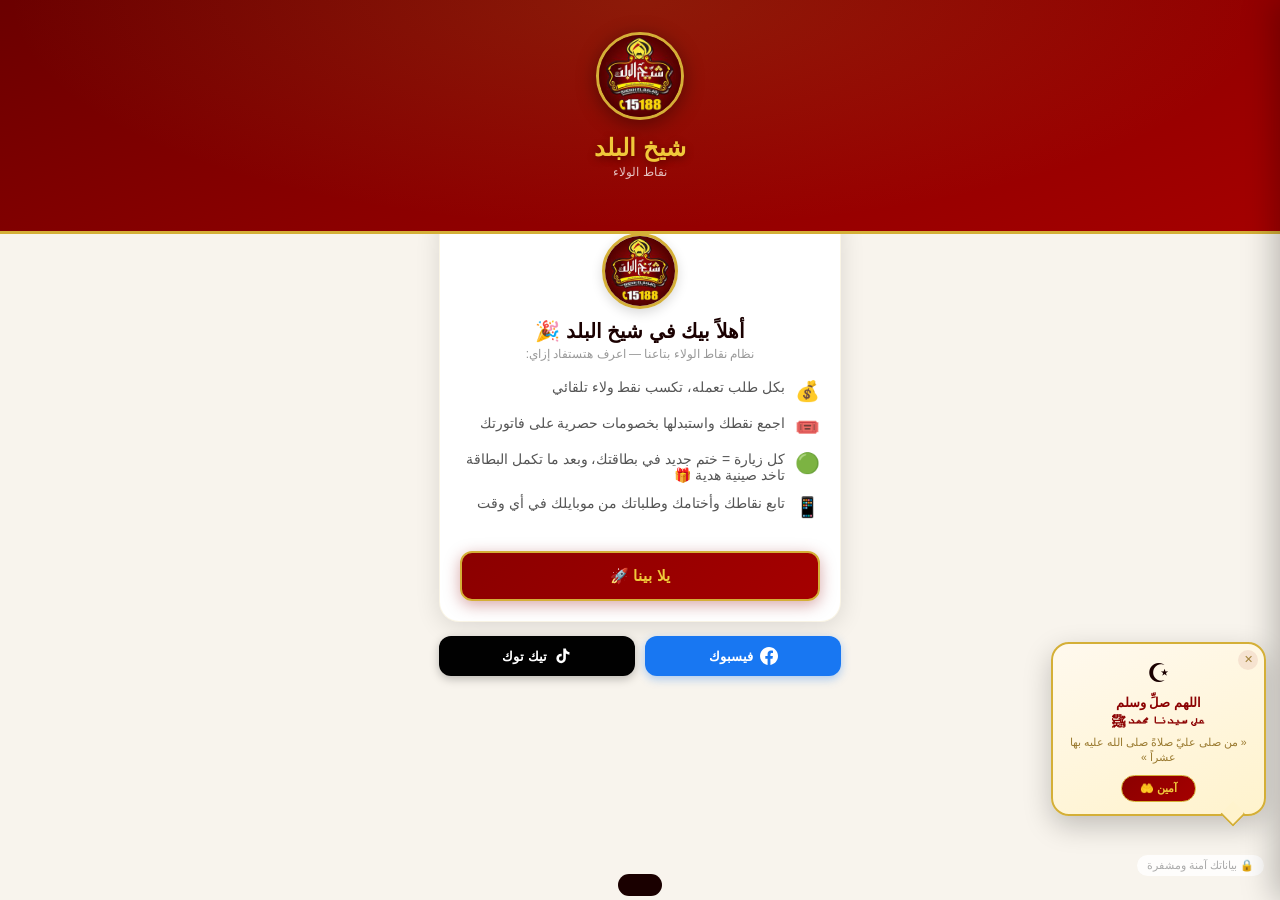
==== index.html @ 35f4decd "Add files via upload" ====
<!DOCTYPE html>
<html lang="ar" dir="rtl">
<head>
  <meta charset="UTF-8">
  <meta name="viewport" content="width=device-width, initial-scale=1.0">
  <meta http-equiv="Content-Security-Policy" content="default-src 'self'; connect-src 'self' https://script.google.com https://script.googleusercontent.com; img-src 'self' data: blob:; style-src 'self' 'unsafe-inline' https://fonts.googleapis.com; font-src 'self' https://fonts.gstatic.com; script-src 'self'; form-action 'none'">
  <meta http-equiv="X-Content-Type-Options" content="nosniff">
  <meta name="referrer" content="strict-origin-when-cross-origin">
  <title id="pageTitle">شيخ البلد - نقاط الولاء</title>
  <link rel="manifest" href="manifest.json">
  <meta name="theme-color" id="themeColorMeta" content="#8B0000">
  <meta name="apple-mobile-web-app-capable" content="yes">
  <meta name="apple-mobile-web-app-status-bar-style" content="black-translucent">
  <meta name="apple-mobile-web-app-title" id="appleTitleMeta" content="شيخ البلد">
  <link rel="apple-touch-icon" href="icon-192x192.png">
  <link href="https://fonts.googleapis.com/css2?family=Cairo:wght@400;600;700;900&display=swap" rel="stylesheet">
  <style>
    :root {
      --red: #8B0000; --red2: #A50000; --gold: #D4AF37; --gold2: #F0C93A;
      --cream: #F8F4ED; --dark: #1a0000; --green: #27AE60; --shadow: 0 4px 24px rgba(0,0,0,0.12);
    }
    * { margin:0; padding:0; box-sizing:border-box; }
    body { font-family:'Cairo',sans-serif; background:var(--cream); color:var(--dark); min-height:100vh; }

    header {
      background: linear-gradient(160deg, #6B0000 0%, #8B0000 50%, #A50000 100%);
      padding: 32px 20px 52px;
      text-align: center; position: relative; overflow: hidden;
      border-bottom: 3px solid var(--gold);
    }
    header::before {
      content:''; position:absolute; inset:0;
      background: radial-gradient(ellipse at 50% 0%, rgba(212,175,55,0.15) 0%, transparent 70%);
    }
    .header-logo {
      width:88px; height:88px; border-radius:50%;
      border:3px solid var(--gold); object-fit:cover;
      margin-bottom:10px; box-shadow:0 4px 20px rgba(0,0,0,0.4);
      position:relative;
    }
    header h1 { color:var(--gold2); font-size:24px; font-weight:900; position:relative; text-shadow:0 2px 8px rgba(0,0,0,0.4); }
    header p { color:rgba(255,255,255,0.75); font-size:12px; margin-top:3px; position:relative; }

    main { max-width:430px; margin:-22px auto 0; padding:0 14px 96px; }

    .card {
      background:#fff; border-radius:20px; box-shadow:var(--shadow);
      padding:20px; margin-bottom:14px;
      border:1px solid rgba(212,175,55,0.12);
    }
    .card-title {
      font-size:14px; font-weight:700; color:var(--dark);
      margin-bottom:14px; display:flex; align-items:center; gap:7px;
    }

    .logo-img {
      width:76px; height:76px; border-radius:50%; object-fit:cover;
      display:block; margin:0 auto 10px;
      border:3px solid var(--gold); box-shadow:0 4px 12px rgba(0,0,0,0.15);
    }
    .login-title { text-align:center; font-size:20px; font-weight:900; color:var(--dark); margin-bottom:4px; }
    .login-sub { text-align:center; color:#999; font-size:12px; margin-bottom:20px; }

    input[type="text"], input[type="file"] {
      width:100%; border:2px solid #eee; border-radius:12px;
      padding:13px 16px; font-size:15px; font-family:'Cairo',sans-serif;
      text-align:center; transition:border-color 0.2s; outline:none; color:var(--dark);
    }
    input:focus { border-color:var(--gold); }
    input.error { border-color:#e74c3c; background:#fdf2f2; }
    .field-error { color:#e74c3c; font-size:12px; margin-top:4px; text-align:center; display:none; }

    .btn-primary {
      width:100%; background:linear-gradient(135deg, var(--red), var(--red2));
      color:var(--gold2); border:2px solid var(--gold); border-radius:12px;
      padding:14px; font-size:15px; font-weight:700; font-family:'Cairo',sans-serif;
      cursor:pointer; margin-top:10px; transition:transform 0.15s, box-shadow 0.15s;
      box-shadow:0 4px 16px rgba(139,0,0,0.35);
    }
    .btn-primary:hover { transform:translateY(-1px); }
    .btn-primary:active { transform:translateY(0); }
    .btn-primary:disabled { opacity:0.6; cursor:not-allowed; transform:none; }

    .points-hero {
      background:linear-gradient(150deg, #6B0000 0%, #8B0000 50%, #A50000 100%);
      border-radius:20px; padding:24px 20px; text-align:center; color:#fff;
      margin-bottom:14px; position:relative; overflow:hidden;
      border:2px solid rgba(212,175,55,0.6);
      box-shadow:0 8px 32px rgba(139,0,0,0.35);
    }
    .points-hero::before {
      content:''; position:absolute; inset:0;
      background:radial-gradient(ellipse at 50% -20%, rgba(212,175,55,0.2) 0%, transparent 65%);
    }
    .points-name { font-size:15px; font-weight:600; opacity:0.9; margin-bottom:6px; position:relative; }
    .points-number {
      font-size:72px; font-weight:900; line-height:1;
      margin-bottom:2px; color:var(--gold2); position:relative;
      text-shadow:0 2px 12px rgba(0,0,0,0.3);
    }
    .points-label { font-size:13px; opacity:0.8; position:relative; }
    .level-badge {
      display:inline-flex; align-items:center; gap:5px;
      padding:5px 14px; border-radius:99px; font-size:12px; font-weight:700;
      margin:8px auto 0; position:relative;
    }
    .level-bronze { background:rgba(205,133,63,0.25); color:#FFD89A; border:1.5px solid #CD853F; }
    .level-silver  { background:rgba(192,192,192,0.2); color:#ddd; border:1.5px solid #aaa; }
    .level-gold    { background:rgba(212,175,55,0.25); color:var(--gold2); border:1.5px solid var(--gold); }
    .level-plat    { background:rgba(52,152,219,0.2); color:#a8d8f0; border:1.5px solid #3498DB; }

    .progress-section { margin-top:14px; position:relative; }
    .progress-label {
      display:flex; justify-content:space-between;
      font-size:12px; margin-bottom:6px; color:rgba(255,255,255,0.85); position:relative;
    }
    .progress-track { height:9px; background:rgba(255,255,255,0.18); border-radius:99px; overflow:hidden; }
    .progress-fill {
      height:100%; background:linear-gradient(90deg,var(--gold),var(--gold2));
      border-radius:99px; transition:width 1.2s cubic-bezier(.4,0,.2,1);
    }
    .last-visit { font-size:11px; color:rgba(255,255,255,0.6); margin-top:5px; position:relative; }

    .reward-ready {
      background:linear-gradient(135deg,#27AE60,#2ECC71);
      color:#fff; border-radius:18px; padding:18px 16px; text-align:center;
      margin-bottom:14px; animation:pulse 2s infinite;
    }
    @keyframes pulse {
      0%,100% { box-shadow:0 0 0 0 rgba(39,174,96,0.4); }
      50%      { box-shadow:0 0 0 10px rgba(39,174,96,0); }
    }
    .reward-ready .icon { font-size:32px; margin-bottom:6px; }
    .reward-ready h3 { font-size:16px; font-weight:900; margin-bottom:3px; }
    .reward-ready p  { font-size:12px; opacity:0.9; margin-bottom:10px; }
    .btn-green {
      width:100%; background:#fff; color:#27AE60;
      border:none; border-radius:10px; padding:12px;
      font-size:14px; font-weight:700; font-family:'Cairo',sans-serif;
      cursor:pointer; box-shadow:0 3px 10px rgba(0,0,0,0.15);
    }
    .btn-green:disabled { opacity:0.6; cursor:not-allowed; }
    .pending-badge {
      background:#FFF8E1; border:2px solid var(--gold); border-radius:16px;
      padding:14px 16px; text-align:center; margin-bottom:14px;
    }
    .pending-badge .icon { font-size:26px; margin-bottom:4px; }
    .pending-badge p { font-size:12px; color:#856404; }

    .stamp-card {
      background:linear-gradient(135deg,#fffdf5,#fff8e7);
      border:2px solid var(--gold); border-radius:20px;
      padding:18px; margin-bottom:14px;
      box-shadow:0 4px 20px rgba(212,175,55,0.18);
    }
    .stamp-card-title { text-align:center; font-size:15px; font-weight:900; color:var(--dark); margin-bottom:3px; }
    .stamp-card-sub { text-align:center; font-size:11px; color:#aaa; margin-bottom:14px; }
    .stamps-grid {
      display:grid; grid-template-columns:repeat(5,1fr);
      gap:8px; margin-bottom:12px;
    }
    .stamp {
      aspect-ratio:1; border-radius:10px; border:2px dashed #ddd;
      display:flex; align-items:center; justify-content:center;
      font-size:22px; background:#f7f7f7; transition:all 0.3s;
    }
    .stamp.filled {
      border:2px solid var(--gold);
      background:linear-gradient(135deg,#fff3cd,#fff8e7);
      box-shadow:0 2px 8px rgba(212,175,55,0.3);
      animation:stampPop 0.4s ease;
    }
    @keyframes stampPop {
      0% { transform:scale(0.5); opacity:0; }
      70% { transform:scale(1.15); }
      100% { transform:scale(1); opacity:1; }
    }
    .stamp-count { text-align:center; font-size:12px; color:#999; margin-bottom:10px; }
    .stamp-count strong { color:var(--red); font-size:14px; }
    .btn-stamp {
      width:100%; background:linear-gradient(135deg,var(--gold),var(--gold2));
      color:var(--dark); border:none; border-radius:12px;
      padding:12px; font-size:14px; font-weight:700;
      font-family:'Cairo',sans-serif; cursor:pointer;
      box-shadow:0 4px 14px rgba(212,175,55,0.4); transition:transform 0.15s;
    }
    .btn-stamp:hover { transform:translateY(-1px); }
    .btn-stamp:disabled { opacity:0.6; cursor:not-allowed; transform:none; }
    .stamp-reward {
      background:linear-gradient(135deg,var(--gold),var(--gold2));
      color:var(--dark); border-radius:14px; padding:14px;
      text-align:center; margin-top:10px; font-weight:700; font-size:14px; display:none;
    }
    .stamp-pending-msg {
      background:#fff3cd; color:#856404; border-radius:10px; padding:10px;
      text-align:center; font-size:12px; margin-top:8px; display:none;
    }
    .btn-claim-reward {
      width:100%; background:linear-gradient(135deg,var(--green),#2ECC71);
      color:#fff; border:none; border-radius:12px;
      padding:13px; font-size:14px; font-weight:700;
      font-family:'Cairo',sans-serif; cursor:pointer; margin-top:10px;
      box-shadow:0 4px 14px rgba(39,174,96,0.35); transition:transform 0.15s;
      display:none;
    }
    .btn-claim-reward:hover { transform:translateY(-1px); }
    .btn-claim-reward:disabled { opacity:0.6; cursor:not-allowed; transform:none; }

    .completed-card {
      background:linear-gradient(135deg,#fffdf5,#fff3cd);
      border:3px solid var(--gold); border-radius:22px;
      padding:24px; text-align:center; position:relative; overflow:hidden;
      box-shadow:0 8px 28px rgba(212,175,55,0.3);
    }
    .completed-card .stamps-grid { margin-top:16px; }
    .completed-seal {
      position:absolute; top:50%; left:50%;
      transform:translate(-50%,-50%) rotate(-18deg);
      border:6px solid var(--red); color:var(--red);
      border-radius:16px; padding:10px 24px;
      font-size:28px; font-weight:900; letter-spacing:2px;
      opacity:0.85; pointer-events:none;
      text-shadow:0 2px 4px rgba(0,0,0,0.1);
      box-shadow:0 0 0 4px rgba(139,0,0,0.08);
      font-family:'Cairo',sans-serif;
      animation:sealPop 0.5s cubic-bezier(.34,1.56,.64,1);
    }
    @keyframes sealPop {
      0% { transform:translate(-50%,-50%) rotate(-18deg) scale(0); opacity:0; }
      70% { transform:translate(-50%,-50%) rotate(-18deg) scale(1.15); }
      100% { transform:translate(-50%,-50%) rotate(-18deg) scale(1); opacity:0.85; }
    }
    .completed-title { font-size:17px; font-weight:900; color:var(--dark); margin-bottom:4px; }
    .completed-sub { font-size:12px; color:#999; margin-bottom:4px; }

    .tx-item { display:flex; align-items:center; gap:10px; padding:10px 0; border-bottom:1px solid #f0f0f0; }
    .tx-item:last-child { border-bottom:none; }
    .tx-icon { font-size:22px; flex-shrink:0; }
    .tx-info { flex:1; }
    .tx-type { font-size:12px; font-weight:600; color:var(--dark); }
    .tx-date { font-size:10px; color:#bbb; margin-top:1px; }
    .tx-points { font-size:14px; font-weight:900; }
    .tx-points.earn   { color:var(--green); }
    .tx-points.redeem { color:var(--red); }

    .leader-item { display:flex; align-items:center; gap:10px; padding:9px 0; border-bottom:1px solid #f5f5f5; }
    .leader-item:last-child { border-bottom:none; }
    .leader-rank {
      width:30px; height:30px; border-radius:50%;
      display:flex; align-items:center; justify-content:center;
      font-weight:900; font-size:13px; flex-shrink:0;
    }
    .rank-1 { background:#FFD700; color:#8B4513; }
    .rank-2 { background:#C0C0C0; color:#333; }
    .rank-3 { background:#CD853F; color:#fff; }
    .rank-other { background:#f0f0f0; color:#888; }
    .leader-name { flex:1; font-weight:600; font-size:13px; }
    .leader-pts  { font-weight:900; color:var(--red); font-size:13px; }

    .warning-80 {
      background:#fffbeb; border:2px solid var(--gold); border-radius:14px;
      padding:12px; text-align:center; margin-bottom:14px;
      font-size:12px; color:#856404; font-weight:600;
    }

    .btn-share {
      width:100%; background:#25D366; color:#fff; border:none;
      border-radius:12px; padding:12px; font-size:14px; font-weight:700;
      font-family:'Cairo',sans-serif; cursor:pointer; margin-top:6px;
      display:flex; align-items:center; justify-content:center; gap:7px;
    }

    .logout-btn {
      display:block; margin:4px auto 0;
      background:transparent; border:2px solid #e0e0e0; color:#ccc;
      font-family:'Cairo',sans-serif; font-size:12px;
      padding:9px 24px; border-radius:99px; cursor:pointer;
    }

    #toast {
      position:fixed; bottom:84px; left:50%;
      transform:translateX(-50%) translateY(80px);
      background:var(--dark); color:#fff;
      padding:11px 22px; border-radius:99px; font-size:13px; font-weight:600;
      transition:transform 0.3s; z-index:999; white-space:nowrap;
    }
    #toast.show    { transform:translateX(-50%) translateY(0); }
    #toast.success { background:var(--green); }
    #toast.error   { background:#c0392b; }

    .confetti-piece {
      position:fixed; width:10px; height:10px; top:-20px;
      border-radius:2px; animation:confettiFall linear forwards;
      pointer-events:none; z-index:9999;
    }
    @keyframes confettiFall {
      0%   { transform:translateY(0) rotate(0deg); opacity:1; }
      100% { transform:translateY(110vh) rotate(720deg); opacity:0; }
    }

    body.dark { background:#1a0a0a; color:#f0e6d3; }
    body.dark .card { background:#2a1010; border-color:rgba(212,175,55,0.15); }
    body.dark .stat-card { background:#2a1010; }
    body.dark input[type="text"] { background:#2a1010; border-color:#444; color:#f0e6d3; }
    body.dark .tx-item { border-color:#333; }
    body.dark .tx-type { color:#f0e6d3; }
    body.dark .leader-item { border-color:#2a2a2a; }
    body.dark .stamp-card { background:#1e1208; border-color:rgba(212,175,55,0.4); }
    body.dark .stamp { background:#2a2a2a; border-color:#444; }
    body.dark .stamp.filled { background:#2a1e00; }
    body.dark .invoice-card { background:#0a1e2a; border-color:#3498DB; }

    #installBanner {
      display:none; background:linear-gradient(135deg,var(--red),var(--red2));
      color:#fff; padding:10px 14px; text-align:center; font-size:12px;
      border-bottom:2px solid var(--gold); gap:8px;
      align-items:center; justify-content:center;
    }
    #installBanner.show { display:flex; }
    #installBanner button {
      background:var(--gold2); color:var(--dark); border:none; border-radius:7px;
      padding:5px 12px; font-size:11px; font-weight:700;
      font-family:'Cairo',sans-serif; cursor:pointer;
    }

    .dark-toggle {
      position:fixed; bottom:84px; left:16px;
      width:38px; height:38px; border-radius:50%;
      background:var(--red); border:2px solid var(--gold);
      color:#fff; font-size:16px; cursor:pointer;
      display:flex; align-items:center; justify-content:center;
      box-shadow:0 4px 16px rgba(0,0,0,0.3); z-index:100;
    }

    .tab-page { display:none; }
    .tab-page.active { display:block; }

    .menu-btn {
      position:fixed; top:18px; right:14px; z-index:300;
      width:44px; height:44px; border-radius:50%;
      background:rgba(0,0,0,0.25); border:2px solid var(--gold);
      color:#fff; font-size:20px; cursor:pointer;
      display:flex; align-items:center; justify-content:center;
      box-shadow:0 4px 14px rgba(0,0,0,0.25);
    }
    body.dark .menu-btn { background:rgba(0,0,0,0.4); }

    /* BOTTOM TAB BAR */
    .bottom-nav {
      position:fixed; bottom:0; left:0; right:0; z-index:300;
      background:#fff; border-top:1px solid #eee;
      display:flex; padding:6px 4px calc(6px + env(safe-area-inset-bottom));
      box-shadow:0 -4px 16px rgba(0,0,0,0.06);
    }
    body.dark .bottom-nav { background:#1e1208; border-color:#2a2a2a; }
    .bn-item {
      flex:1; display:flex; flex-direction:column; align-items:center; gap:3px;
      background:none; border:none; font-family:'Cairo',sans-serif;
      padding:6px 2px; cursor:pointer; color:#aaa;
    }
    .bn-item .bn-icon { display:flex; align-items:center; justify-content:center; width:22px; height:22px; }
    .bn-item .bn-icon svg { width:22px; height:22px; display:block; }
    .bn-item .bn-label { font-size:10px; font-weight:600; }
    .bn-item.active { color:var(--red); }
    body.dark .bn-item.active { color:var(--gold2); }
    .bn-item .bn-dot {
      position:absolute; top:2px; inset-inline-end:22%;
      width:8px; height:8px; border-radius:50%; background:#e74c3c;
      border:1.5px solid #fff; display:none;
    }
    .bn-item { position:relative; }
    .bn-item.has-badge .bn-dot { display:block; }

    .drawer-overlay {
      position:fixed; inset:0; background:rgba(0,0,0,0.5);
      z-index:400; opacity:0; pointer-events:none; transition:opacity 0.3s;
    }
    .drawer-overlay.show { opacity:1; pointer-events:auto; }

    .drawer {
      position:fixed; top:0; right:0; height:100%; width:78%; max-width:300px;
      background:#fff; z-index:401; padding:24px 18px;
      transform:translateX(100%); transition:transform 0.3s cubic-bezier(.4,0,.2,1);
      box-shadow:-6px 0 30px rgba(0,0,0,0.25);
      display:flex; flex-direction:column; gap:6px;
    }
    .drawer.open { transform:translateX(0); }
    body.dark .drawer { background:#1e1208; }
    .drawer-header {
      font-size:17px; font-weight:900; color:var(--red);
      margin-bottom:6px; padding-bottom:14px;
      border-bottom:1px solid #eee;
    }
    body.dark .drawer-header { color:var(--gold2); border-color:#333; }
    .drawer-item {
      display:flex; align-items:center; justify-content:space-between; gap:12px;
      background:none; border:none; border-bottom:1px solid #f2f2f2; cursor:pointer;
      font-family:'Cairo',sans-serif; font-size:14px; font-weight:600;
      color:var(--dark); padding:15px 2px; border-radius:0;
      text-align:right; transition:opacity 0.15s;
    }
    .drawer-item .d-left { display:flex; align-items:center; gap:12px; }
    .drawer-item .d-chevron { color:#ccc; font-size:13px; }
    body.dark .drawer-item { color:#f0e6d3; border-color:#2a2a2a; }
    .drawer-item .d-icon {
      font-size:16px; width:34px; height:34px; border-radius:50%;
      background:rgba(212,175,55,0.12); display:flex; align-items:center; justify-content:center;
      flex-shrink:0;
    }
    .drawer-item:active { opacity:0.6; }
    .drawer-item.active .d-icon { background:var(--red); }
    .drawer-item.active { color:var(--red); }
    body.dark .drawer-item.active { color:var(--gold2); }
    .drawer-logout {
      margin-top:10px; color:#c0392b !important; border-bottom:none;
    }
    .drawer-dev { color:#1aa64c !important; }

    .spinner {
      display:inline-block; width:18px; height:18px;
      border:2.5px solid rgba(255,255,255,0.3);
      border-top-color:#fff; border-radius:50%;
      animation:spin 0.7s linear infinite;
      vertical-align:middle; margin-left:5px;
    }
    @keyframes spin { to { transform:rotate(360deg); } }
    .hidden { display:none !important; }

    /* SALAH — floating bubble, non-blocking */
    #salahOverlay {
      position:fixed; bottom:84px; right:14px; z-index:500;
      max-width:215px; display:none; pointer-events:none;
    }
    #salahOverlay.show { display:block; }
    #salahBox {
      position:relative; pointer-events:auto;
      background:linear-gradient(160deg,#fff9ee 0%,#fff3cd 100%);
      border:2px solid var(--gold); border-radius:18px;
      padding:14px 14px 12px; text-align:center;
      box-shadow:0 10px 28px rgba(0,0,0,0.22);
      animation:bubbleIn 0.45s cubic-bezier(0.34,1.56,0.64,1);
    }
    #salahBox::after {
      content:''; position:absolute; bottom:-9px; right:22px;
      width:16px; height:16px;
      background:#fff3cd; border-left:2px solid var(--gold); border-bottom:2px solid var(--gold);
      transform:rotate(-45deg); border-radius:0 0 3px 0;
    }
    @keyframes bubbleIn { from { transform:translateY(16px) scale(0.85); opacity:0 } to { transform:translateY(0) scale(1); opacity:1 } }
    #salahBox .s-close {
      position:absolute; top:6px; right:6px;
      width:20px; height:20px; border-radius:50%; border:none;
      background:rgba(139,0,0,0.08); color:#a3833a; font-size:11px;
      display:flex; align-items:center; justify-content:center; cursor:pointer;
    }
    #salahBox .s-icon { font-size:26px; margin-bottom:4px; display:block; }
    #salahBox .s-main { font-size:13px; font-weight:800; color:var(--red); line-height:1.5; margin-bottom:3px; }
    #salahBox .s-sub  { font-size:10.5px; color:#9a7a30; margin-bottom:9px; line-height:1.5; }
    #salahBox .s-btn  {
      background:linear-gradient(135deg,var(--red),var(--red2));
      color:var(--gold2); border:1.5px solid var(--gold);
      border-radius:99px; padding:6px 18px;
      font-size:11px; font-weight:700; font-family:'Cairo',sans-serif;
      cursor:pointer; transition:transform 0.15s;
    }
    #salahBox .s-btn:hover { transform:translateY(-1px); }
    body.dark #salahBox { background:linear-gradient(160deg,#241808,#1e1208); }
    body.dark #salahBox::after { background:#1e1208; }

    .lockout-msg {
      background:#fde8e8; color:#c0392b; border-radius:10px;
      padding:10px; text-align:center; font-size:13px; margin-top:8px;
      display:none;
    }
    .security-badge {
      position:fixed; bottom:24px; right:16px;
      font-size:11px; color:#aaa; z-index:100;
      background:rgba(255,255,255,0.8); padding:4px 10px;
      border-radius:99px; backdrop-filter:blur(4px);
    }
    body.dark .security-badge { background:rgba(0,0,0,0.5); color:#888; }

    /* ── Multi Cards Tab ── */
    .cards-list { display:flex; flex-direction:column; gap:14px; }
    .multi-card {
      background:#fff;
      border:1.5px solid rgba(139,0,0,0.15);
      border-radius:18px;
      padding:16px;
      box-shadow:0 2px 10px rgba(139,0,0,0.07);
    }
    .multi-card-header {
      display:flex; justify-content:space-between; align-items:center;
      margin-bottom:10px;
    }
    .multi-card-name { font-size:15px; font-weight:900; color:var(--dark); }
    .multi-card-reward {
      font-size:11px; color:#fff;
      background:var(--red); border-radius:20px;
      padding:3px 10px; font-weight:700;
    }
    .multi-stamps-grid {
      display:flex; flex-wrap:wrap; gap:6px;
      justify-content:center; margin:10px 0;
    }
    .multi-stamp {
      width:32px; height:32px; border-radius:50%;
      border:2px solid #ddd;
      background:#f5f5f5;
      display:flex; align-items:center; justify-content:center;
      font-size:14px; transition:all 0.3s;
    }
    .multi-stamp.filled {
      background:linear-gradient(135deg,#8B0000,#D4AF37);
      border-color:var(--gold);
      animation:stampPop 0.4s ease;
    }
    .multi-card-count { text-align:center; font-size:12px; color:#999; margin-bottom:8px; }
    .multi-card-count strong { color:var(--red); }
    .btn-card-reward {
      width:100%; padding:10px; border:none; border-radius:12px;
      background:linear-gradient(135deg,var(--red),var(--gold));
      color:#fff; font-weight:800; font-size:13px;
      cursor:pointer; margin-top:4px;
    }
    .btn-card-reward:disabled { opacity:0.5; cursor:not-allowed; }
    .card-pending-msg {
      text-align:center; font-size:12px; color:#F59E0B;
      background:#FFFBEB; border-radius:8px; padding:8px; margin-top:6px;
    }
    .cards-mini-summary {
      display:flex; gap:8px; margin-bottom:16px; overflow-x:auto;
      padding-bottom:4px;
    }
    .card-mini {
      flex-shrink:0; background:#fff; border:1.5px solid rgba(139,0,0,0.15);
      border-radius:14px; padding:10px 14px; text-align:center;
      min-width:90px; cursor:pointer;
    }
    .card-mini-name { font-size:11px; font-weight:700; color:var(--dark); }
    .card-mini-progress { font-size:13px; font-weight:900; color:var(--red); margin-top:2px; }
    body.dark .multi-card { background:#1e1208; border-color:rgba(212,175,55,0.2); }
    body.dark .multi-stamp { background:#2a2a2a; border-color:#444; }
    body.dark .card-mini { background:#1e1208; border-color:rgba(212,175,55,0.2); }
  </style>
</head>
<body>

<!-- SALAH FLOATING BUBBLE -->
<div id="salahOverlay">
  <div id="salahBox">
    <button class="s-close" id="salahCloseX" aria-label="إغلاق">&#x2715;</button>
    <span class="s-icon">&#x262A;</span>
    <div class="s-main">اللهم صلِّ وسلم<br>على سيدنا محمد ﷺ</div>
    <div class="s-sub">&laquo; من صلى عليّ صلاةً صلى الله عليه بها عشراً &raquo;</div>
    <button class="s-btn" id="salahCloseBtn">آمين &#x1F932;</button>
  </div>
</div>

<div id="installBanner">
  <span>حمّل التطبيق على موبايلك!</span>
  <button id="installBtn">تثبيت</button>
  <button id="dismissInstallBtn" style="background:rgba(255,255,255,0.2);color:#fff;">&#x2715;</button>
</div>

<header>
  <img src="icon-192x192.png" class="header-logo" alt="شيخ البلد" onerror="this.style.display='none'">
  <h1>شيخ البلد</h1>
  <p>نقاط الولاء</p>
</header>

<main>

  <!-- SPLASH / INTRO SCREEN -->
  <div id="splashScreen" class="card">
    <img src="icon-192x192.png" class="logo-img" alt="شيخ البلد" onerror="this.style.display='none'">
    <div class="login-title">أهلاً بيك في شيخ البلد 🎉</div>
    <div class="login-sub" style="margin-bottom:18px;">نظام نقاط الولاء بتاعنا — اعرف هتستفاد إزاي:</div>

    <div style="text-align:right;display:flex;flex-direction:column;gap:12px;margin-bottom:22px;">
      <div style="display:flex;align-items:flex-start;gap:10px;">
        <span style="font-size:20px;">💰</span>
        <span style="font-size:14px;color:#555;">بكل طلب تعمله، تكسب نقط ولاء تلقائي</span>
      </div>
      <div style="display:flex;align-items:flex-start;gap:10px;">
        <span style="font-size:20px;">🎟️</span>
        <span style="font-size:14px;color:#555;">اجمع نقطك واستبدلها بخصومات حصرية على فاتورتك</span>
      </div>
      <div style="display:flex;align-items:flex-start;gap:10px;">
        <span style="font-size:20px;">🟢</span>
        <span style="font-size:14px;color:#555;">كل زيارة = ختم جديد في بطاقتك، وبعد ما تكمل البطاقة تاخد صينية هدية 🎁</span>
      </div>
      <div style="display:flex;align-items:flex-start;gap:10px;">
        <span style="font-size:20px;">📱</span>
        <span style="font-size:14px;color:#555;">تابع نقاطك وأختامك وطلباتك من موبايلك في أي وقت</span>
      </div>
    </div>

    <button class="btn-primary" id="splashStartBtn">
      <span>يلا بينا 🚀</span>
    </button>
  </div>

  <!-- LOGIN CARD -->
  <div id="loginCard" class="card hidden">
    <img src="icon-192x192.png" class="logo-img" alt="شيخ البلد" onerror="this.style.display='none'">
    <div class="login-title">أهلاً بك!</div>
    <div class="login-sub">ادخل رقم تليفونك عشان تشوف نقاطك</div>
    <input type="text" id="phoneInput" placeholder="01XXXXXXXXX" maxlength="11" inputmode="numeric" autocomplete="off" autocorrect="off" autocapitalize="off" spellcheck="false">
    <div class="field-error" id="phoneError">ادخل رقم مصري صحيح (11 رقم يبدأ بـ 01)</div>
    <button class="btn-primary" id="lookupBtn">
      <span id="loginBtnText">عرض نقاطي</span>
    </button>
    <div class="lockout-msg" id="lockoutMsg">تم تأمين الحساب مؤقتاً بسبب محاولات كثيرة. انتظر <span id="lockoutTimer">15</span> دقيقة.</div>

    <div class="hidden" id="registerPrompt" style="margin-top:16px;padding-top:16px;border-top:1px dashed #eee;">
      <div class="login-sub" style="margin-bottom:10px;">الرقم ده مش مسجل عندنا، اكتب اسمك وسجل دلوقتي 👇</div>
      <input type="text" id="registerNameInput" placeholder="اسمك بالكامل" maxlength="50" autocomplete="off" autocorrect="off" spellcheck="false">
      <div class="field-error" id="registerNameError">اكتب اسم صحيح (حرفين على الأقل)</div>
      <button class="btn-primary" id="registerBtn">
        <span id="registerBtnText">سجلني دلوقتي 🎉</span>
      </button>
    </div>
  </div>

  <div style="display:flex;gap:10px;margin-top:4px;margin-bottom:10px;">
    <a href="https://www.facebook.com/share/1DhbKDUUra/" target="_blank" rel="noopener noreferrer"
       style="display:flex;align-items:center;gap:7px;background:#1877F2;color:#fff;border-radius:12px;padding:11px 16px;font-size:13px;font-weight:700;font-family:'Cairo',sans-serif;text-decoration:none;flex:1;justify-content:center;box-shadow:0 3px 10px rgba(24,119,242,0.35);">
      <svg width="18" height="18" viewBox="0 0 24 24" fill="white"><path d="M24 12.073c0-6.627-5.373-12-12-12s-12 5.373-12 12c0 5.99 4.388 10.954 10.125 11.854v-8.385H7.078v-3.47h3.047V9.43c0-3.007 1.792-4.669 4.533-4.669 1.312 0 2.686.235 2.686.235v2.953H15.83c-1.491 0-1.956.925-1.956 1.874v2.25h3.328l-.532 3.47h-2.796v8.385C19.612 23.027 24 18.062 24 12.073z"/></svg>
      فيسبوك
    </a>
    <a href="https://www.tiktok.com/@skeikh.el.balad" target="_blank" rel="noopener noreferrer"
       style="display:flex;align-items:center;gap:7px;background:#010101;color:#fff;border-radius:12px;padding:11px 16px;font-size:13px;font-weight:700;font-family:'Cairo',sans-serif;text-decoration:none;flex:1;justify-content:center;box-shadow:0 3px 10px rgba(0,0,0,0.25);">
      <svg width="18" height="18" viewBox="0 0 24 24" fill="white"><path d="M19.59 6.69a4.83 4.83 0 01-3.77-4.25V2h-3.45v13.67a2.89 2.89 0 01-2.88 2.5 2.89 2.89 0 01-2.89-2.89 2.89 2.89 0 012.89-2.89c.28 0 .54.04.79.1V9.01a6.33 6.33 0 00-.79-.05 6.34 6.34 0 00-6.34 6.34 6.34 6.34 0 006.34 6.34 6.34 6.34 0 006.33-6.34V8.69a8.18 8.18 0 004.78 1.52V6.76a4.85 4.85 0 01-1.02-.07z"/></svg>
      تيك توك
    </a>
  </div>

  <!-- DASHBOARD -->
  <div id="dashboard" class="hidden">

    <div id="tab-home" class="tab-page active">
      <!-- POINTS HERO -->
      <div class="points-hero">
        <div class="points-name" id="custName">—</div>
        <div class="points-number" id="custPoints">0</div>
        <div class="points-label">نقطة مجمّعة</div>
        <div id="levelBadge" style="margin-top:8px;"></div>
        <div class="last-visit" id="lastVisitTxt"></div>
        <div class="progress-section">
          <div class="progress-label">
            <span>نحو مكافأتك</span>
            <span id="progressText">0 / 100</span>
          </div>
          <div class="progress-track">
            <div class="progress-fill" id="progressBar" style="width:0%"></div>
          </div>
        </div>
        <div style="display:flex;gap:8px;margin-top:12px;position:relative;">
          <div style="flex:1;background:rgba(255,255,255,0.12);border-radius:10px;padding:8px 6px;text-align:center;">
            <div style="font-size:10px;opacity:0.7;margin-bottom:2px;">المرحلة</div>
            <div style="font-size:12px;font-weight:700;" id="statLevel">مشترك جديد</div>
          </div>
          <div style="flex:1;background:rgba(255,255,255,0.12);border-radius:10px;padding:8px 6px;text-align:center;">
            <div style="font-size:10px;opacity:0.7;margin-bottom:2px;">التقدم</div>
            <div style="font-size:12px;font-weight:700;" id="statProgress">0%</div>
          </div>
          <div style="flex:1;background:rgba(255,255,255,0.12);border-radius:10px;padding:8px 6px;text-align:center;">
            <div style="font-size:10px;opacity:0.7;margin-bottom:2px;">الأختام</div>
            <div style="font-size:12px;font-weight:700;" id="statStamps">0/10</div>
          </div>
        </div>
      </div>

      <!-- REWARD READY -->
      <div id="rewardReady" class="reward-ready hidden">
        <div class="icon">&#x1F389;</div>
        <h3>مبروك! معاك خصم جاهز</h3>
        <p>اضغط واطلب خصم <span id="discountPercent">15</span>% على طلبك</p>
        <button class="btn-green" id="redeemBtn">استخدم الخصم &#x1F381;</button>
      </div>

      <!-- PENDING REDEMPTION -->
      <div id="pendingBadge" class="pending-badge hidden">
        <div class="icon">&#x23F3;</div>
        <p>طلب الخصم بيتراجع دلوقتي.. انتظر الموافقة من الكاشير</p>
      </div>

      <!-- WARNING 80% -->
      <div id="warning80" class="warning-80 hidden">
        &#x26A0; اقتربت! بعدك بس <strong id="warning80pts"></strong> نقطة للمكافأة
      </div>

      <!-- CARDS MINI (اختصار) -->
      <div id="homeMiniCards" style="margin-bottom:8px;"></div>

      <!-- STAMP CARD -->
      <div class="stamp-card">
        <div class="stamp-card-title">&#x1F37D; بطاقة الصواني</div>
        <div class="stamp-card-sub">اجمع 10 أختام واحصل على صينية هدية!</div>
        <div class="stamps-grid" id="stampsGrid"></div>
        <div class="stamp-count">عندك <strong id="stampCount">0</strong> من 10 أختام</div>
        <button class="btn-stamp" id="stampRequestBtn">&#x1FA84; طلب ختم جديد</button>
        <div class="stamp-reward" id="stampRewardReady">
          &#x1F389; مبروك! اكتملت البطاقة — صينية هدية في انتظارك!<br>
          <small style="font-weight:400;font-size:11px;">أبلّغ الكاشير عشان تاخد هديتك &#x1F381;</small>
        </div>
        <div class="stamp-pending-msg" id="stampPending">
          &#x23F3; طلب الختم بيتراجع من الأدمن...
        </div>
        <button class="btn-claim-reward" id="claimRewardBtn">&#x1F3C6; المطالبة بالمكافأة</button>
        <div class="stamp-pending-msg" id="rewardClaimPending">
          &#x23F3; طلب المكافأة بيتراجع من الأدمن...
        </div>
      </div>

      <!-- HOW IT WORKS -->
      <div class="card">
        <div class="card-title">&#x2B50; كيف يشتغل النظام؟</div>
        <div style="font-size:12px;color:#777;line-height:2.2;" id="howItWorks">
          <div style="display:flex;align-items:flex-start;gap:10px;margin-bottom:10px;">
            <span style="font-size:18px;flex-shrink:0;">&#x1F4B3;</span>
            <span>ادفع فاتورتك عادي في أي فرع من فروع شيخ البلد</span>
          </div>
          <div style="display:flex;align-items:flex-start;gap:10px;margin-bottom:10px;">
            <span style="font-size:18px;flex-shrink:0;">&#x2B50;</span>
            <span>الكاشير هيضيفلك نقاط على كل مشترياتك (10% من قيمة الفاتورة)</span>
          </div>
          <div style="display:flex;align-items:flex-start;gap:10px;margin-bottom:10px;">
            <span style="font-size:18px;flex-shrink:0;">&#x1F37D;</span>
            <span>اجمع 10 أختام على بطاقة الصواني وخد صينية هدية مجاناً!</span>
          </div>
          <div style="display:flex;align-items:flex-start;gap:10px;margin-bottom:10px;">
            <span style="font-size:18px;flex-shrink:0;">&#x1F381;</span>
            <span>لما توصل <strong id="howItWorksThreshold">100</strong> نقطة، تقدر تطلب خصم <strong id="howItWorksDiscount">15</strong>% على طلبك</span>
          </div>
          <div style="display:flex;align-items:flex-start;gap:10px;">
            <span style="font-size:18px;flex-shrink:0;">&#x1F3C6;</span>
            <span>كل ما تزود نقاطك، تطلع مراحل أعلى: برونزي &#x2192; فضي &#x2192; ذهبي &#x2192; بلاتيني</span>
          </div>
        </div>
      </div>

      <button class="logout-btn" id="logoutBtn">&#x21A9; تسجيل خروج</button>
    </div>
    <!-- END tab-home -->

    <div id="tab-history" class="tab-page">
      <div class="card">
        <div class="card-title">&#x1F4CB; آخر المعاملات</div>
        <div id="txList">
          <p style="text-align:center;color:#ccc;font-size:12px;padding:14px;">جاري التحميل...</p>
        </div>
      </div>
    </div>
    <!-- END tab-history -->

    <div id="tab-leader" class="tab-page">
      <div class="card">
        <div class="card-title">&#x1F3C5; أكثر العملاء ولاءً</div>
        <div id="leaderboardList">
          <p style="text-align:center;color:#ccc;font-size:12px;padding:14px;">جاري التحميل...</p>
        </div>
      </div>

      <!-- SHARE -->
      <div class="card" id="shareCard" style="display:none;">
        <div class="card-title">&#x1F4F2; شارك نقاطك</div>
        <button class="btn-share" id="shareBtn">
          <svg width="18" height="18" viewBox="0 0 24 24" fill="white"><path d="M17.472 14.382c-.297-.149-1.758-.867-2.03-.967-.273-.099-.471-.148-.67.15-.197.297-.767.966-.94 1.164-.173.199-.347.223-.644.075-.297-.15-1.255-.463-2.39-1.475-.883-.788-1.48-1.761-1.653-2.059-.173-.297-.018-.458.13-.606.134-.133.298-.347.446-.52.149-.174.198-.298.298-.497.099-.198.05-.371-.025-.52-.075-.149-.669-1.612-.916-2.207-.242-.579-.487-.5-.669-.51-.173-.008-.371-.01-.57-.01-.198 0-.52.074-.792.372-.272.297-1.04 1.016-1.04 2.479 0 1.462 1.065 2.875 1.213 3.074.149.198 2.096 3.2 5.077 4.487.709.306 1.262.489 1.694.625.712.227 1.36.195 1.871.118.571-.085 1.758-.719 2.006-1.413.248-.694.248-1.289.173-1.413-.074-.124-.272-.198-.57-.347m-5.421 7.403h-.004a9.87 9.87 0 01-5.031-1.378l-.361-.214-3.741.982.998-3.648-.235-.374a9.86 9.86 0 01-1.51-5.26c.001-5.45 4.436-9.884 9.888-9.884 2.64 0 5.122 1.03 6.988 2.898a9.825 9.825 0 012.893 6.994c-.003 5.45-4.437 9.884-9.885 9.884m8.413-18.297A11.815 11.815 0 0012.05 0C5.495 0 .16 5.335.157 11.892c0 2.096.547 4.142 1.588 5.945L.057 24l6.305-1.654a11.882 11.882 0 005.683 1.448h.005c6.554 0 11.89-5.335 11.893-11.893a11.821 11.821 0 00-3.48-8.413z"/></svg>
          شارك على واتساب
        </button>
      </div>
    </div>
    <!-- END tab-leader -->


    <div id="tab-cards" class="tab-page">
      <!-- ملخص سريع -->
      <div class="cards-mini-summary" id="cardsMiniSummary"></div>

      <!-- البطاقات -->
      <div class="cards-list" id="cardsList">
        <div style="text-align:center;padding:30px;color:#ccc;font-size:13px;">
          جاري تحميل البطاقات...
        </div>
      </div>
    </div>
    <!-- END tab-cards -->

    <div id="tab-completed" class="tab-page">
      <div class="completed-card">
        <div class="completed-seal">مكتمل &#x2705;</div>
        <div class="completed-title">&#x1F37D; بطاقة الصواني — مكتملة</div>
        <div class="completed-sub">تهانينا! استلمت صينية الهدية &#x1F381;</div>
        <div class="stamps-grid" id="completedStampsGrid"></div>
      </div>
    </div>
    <!-- END tab-completed -->

  </div>

</main>

<!-- HAMBURGER MENU (legacy, kept hidden) -->
<button class="menu-btn hidden" id="menuBtn">&#x2630;</button>

<div class="drawer-overlay" id="drawerOverlay"></div>
<div class="drawer" id="drawer">
  <div class="drawer-header">المزيد &#x1F37D;</div>
  <button class="drawer-item hidden" id="drawerCompletedBtn" data-tab="tab-completed">
    <span class="d-left"><span class="d-icon">&#x1F3C6;</span><span>بطاقة مكتملة</span></span>
    <span class="d-chevron">&#x276E;</span>
  </button>
  <button class="drawer-item" id="nav-darkmode">
    <span class="d-left"><span class="d-icon" id="darkIconSpan">&#x1F319;</span><span id="darkLabelSpan">المظهر الليلي</span></span>
    <span class="d-chevron">&#x276E;</span>
  </button>
  <button class="drawer-item drawer-dev" id="nav-contact">
    <span class="d-left"><span class="d-icon">&#x1F4AC;</span><span>اتصل بالمطور</span></span>
    <span class="d-chevron">&#x276E;</span>
  </button>
  <button class="drawer-item drawer-logout" id="nav-logout">
    <span class="d-left"><span class="d-icon">&#x21A9;</span><span>تسجيل خروج</span></span>
    <span class="d-chevron">&#x276E;</span>
  </button>
</div>

<!-- BOTTOM TAB BAR -->
<nav class="bottom-nav hidden" id="bottomNav">
  <button class="bn-item active" data-tab="tab-home" id="bn-home">
    <span class="bn-icon"><svg viewBox="0 0 24 24" fill="none" stroke="currentColor" stroke-width="1.8" stroke-linecap="round" stroke-linejoin="round"><path d="M3 10.5 12 3l9 7.5"/><path d="M5.5 9.5V20a1 1 0 0 0 1 1h11a1 1 0 0 0 1-1V9.5"/><path d="M9.5 21v-6h5v6"/></svg></span><span class="bn-label">الرئيسية</span>
  </button>
  <button class="bn-item" data-tab="tab-history" id="bn-history">
    <span class="bn-icon"><svg viewBox="0 0 24 24" fill="none" stroke="currentColor" stroke-width="1.8" stroke-linecap="round" stroke-linejoin="round"><rect x="5" y="4" width="14" height="17" rx="2"/><path d="M9 3h6v3H9z"/><path d="M8.5 11h7M8.5 15h7M8.5 19h4"/></svg></span><span class="bn-label">السجل</span>
  </button>
  <button class="bn-item" data-tab="tab-leader" id="bn-leader">
    <span class="bn-icon"><svg viewBox="0 0 24 24" fill="none" stroke="currentColor" stroke-width="1.8" stroke-linecap="round" stroke-linejoin="round"><circle cx="12" cy="15" r="6"/><path d="M9 9.5 7 3M15 9.5l2-6.5"/><path d="M12 12v6M9.5 15h5"/></svg></span><span class="bn-label">الترتيب</span>
  </button>
  <button class="bn-item" data-tab="tab-cards" id="bn-cards">
    <span class="bn-icon"><svg viewBox="0 0 24 24" fill="none" stroke="currentColor" stroke-width="1.8" stroke-linecap="round" stroke-linejoin="round"><rect x="3" y="7" width="14" height="10" rx="2"/><path d="M7 4.5h11a2 2 0 0 1 2 2V14"/></svg></span><span class="bn-label">البطاقات</span>
  </button>
  <button class="bn-item" id="bn-more">
    <span class="bn-icon"><svg viewBox="0 0 24 24" fill="currentColor"><circle cx="5" cy="12" r="1.8"/><circle cx="12" cy="12" r="1.8"/><circle cx="19" cy="12" r="1.8"/></svg></span><span class="bn-label">المزيد</span>
    <span class="bn-dot" id="bnMoreDot"></span>
  </button>
</nav>

<div id="toast"></div>
<div id="confettiContainer"></div>
<div class="security-badge">&#x1F512; TLS Secured</div>

<script src="config.js"></script>
<script src="app.js"></script>
</body>
</html>
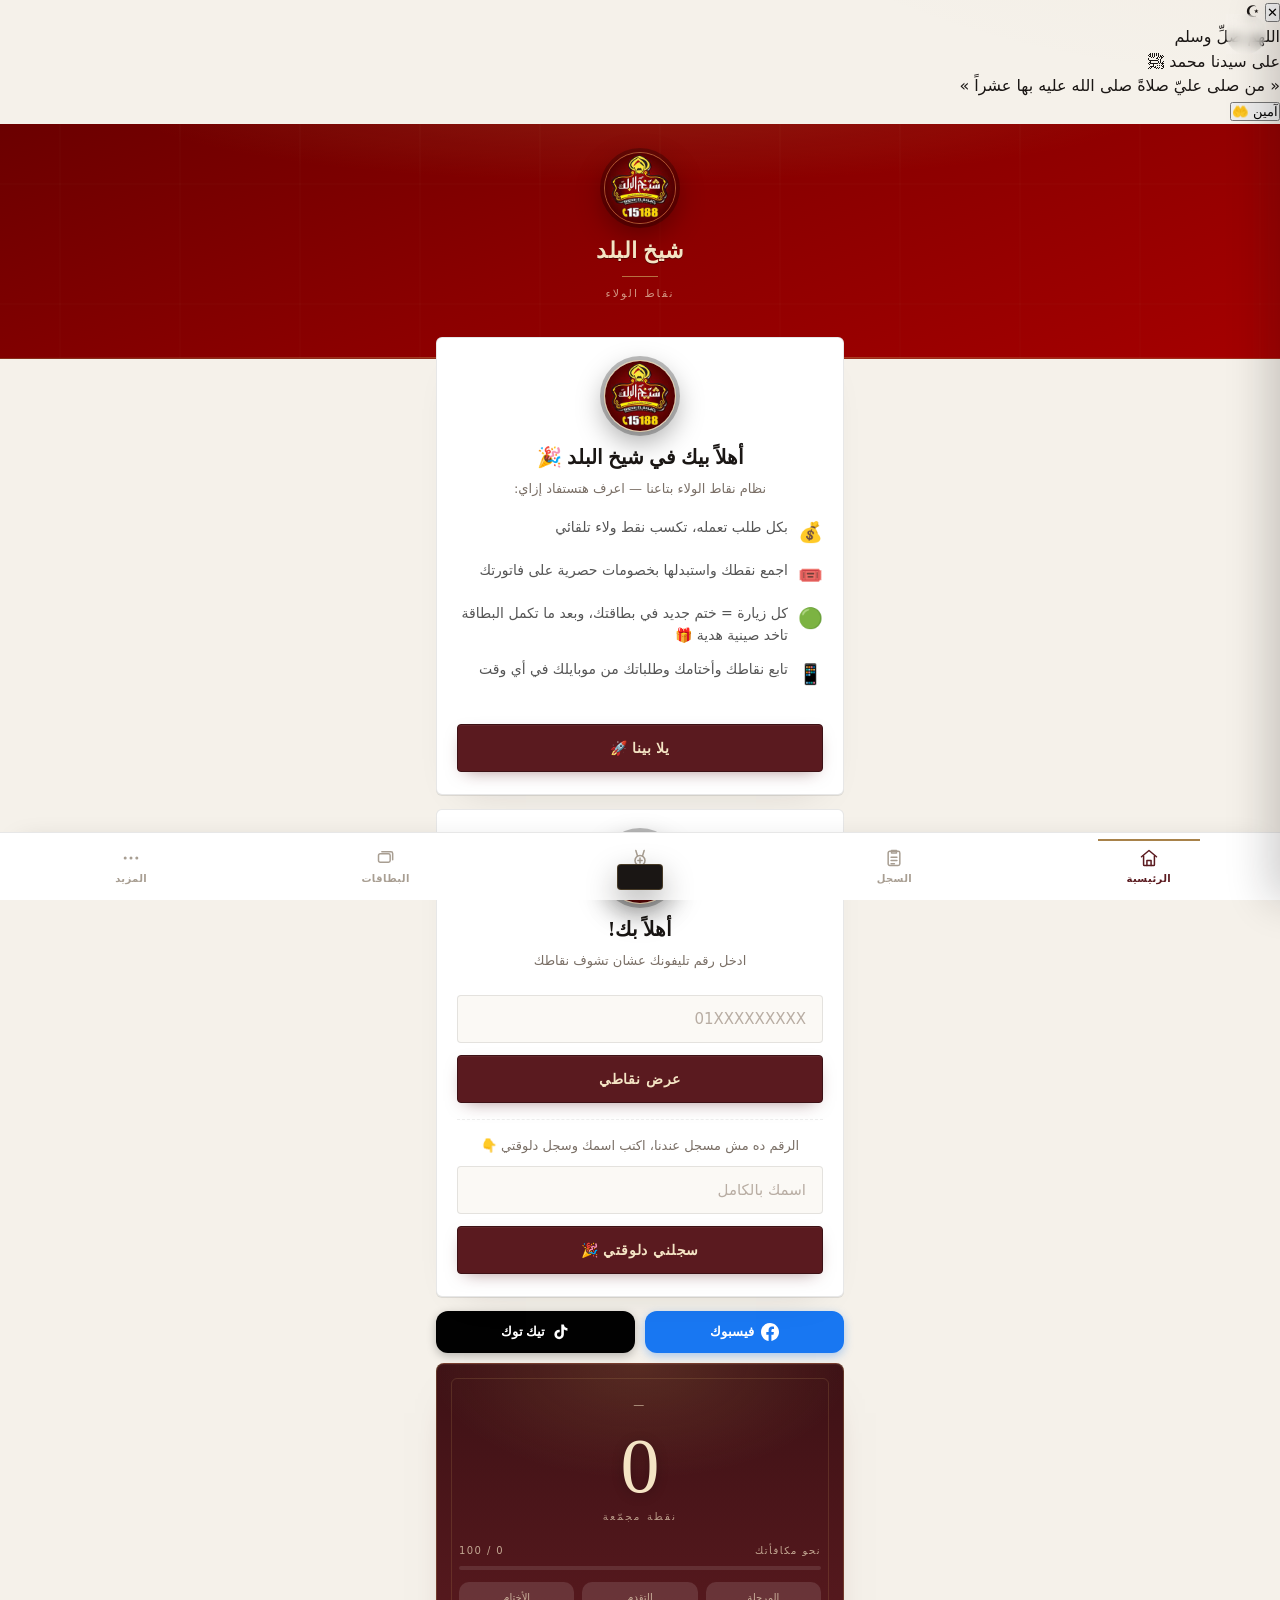
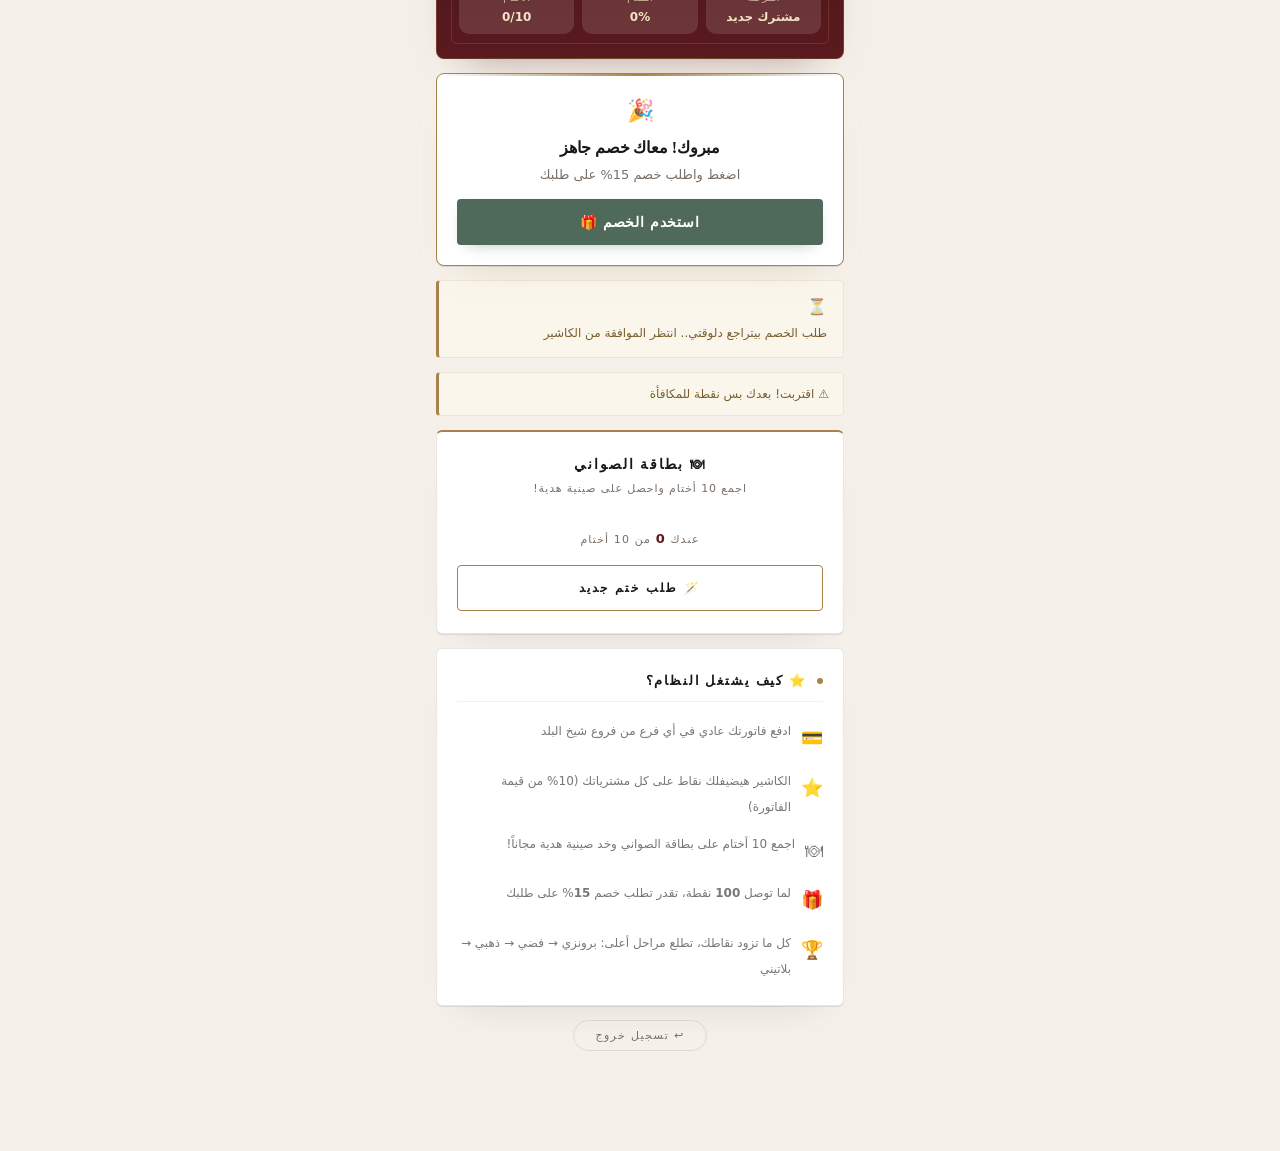
==== commit 8b9d9482: "Add files via upload" ====
--- a/index.html
+++ b/index.html
@@ -8,541 +8,876 @@
   <meta name="referrer" content="strict-origin-when-cross-origin">
   <title id="pageTitle">شيخ البلد - نقاط الولاء</title>
   <link rel="manifest" href="manifest.json">
-  <meta name="theme-color" id="themeColorMeta" content="#8B0000">
+  <meta name="theme-color" id="themeColorMeta" content="#1a1614">
   <meta name="apple-mobile-web-app-capable" content="yes">
   <meta name="apple-mobile-web-app-status-bar-style" content="black-translucent">
   <meta name="apple-mobile-web-app-title" id="appleTitleMeta" content="شيخ البلد">
   <link rel="apple-touch-icon" href="icon-192x192.png">
-  <link href="https://fonts.googleapis.com/css2?family=Cairo:wght@400;600;700;900&display=swap" rel="stylesheet">
+  <link rel="preconnect" href="https://fonts.googleapis.com"><link rel="preconnect" href="https://fonts.gstatic.com" crossorigin><link href="https://fonts.googleapis.com/css2?family=Reem+Kufi:wght@400;500;600;700&family=IBM+Plex+Sans+Arabic:wght@300;400;500;600;700&display=swap" rel="stylesheet">
   <style>
-    :root {
-      --red: #8B0000; --red2: #A50000; --gold: #D4AF37; --gold2: #F0C93A;
-      --cream: #F8F4ED; --dark: #1a0000; --green: #27AE60; --shadow: 0 4px 24px rgba(0,0,0,0.12);
-    }
-    * { margin:0; padding:0; box-sizing:border-box; }
-    body { font-family:'Cairo',sans-serif; background:var(--cream); color:var(--dark); min-height:100vh; }
-
-    header {
-      background: linear-gradient(160deg, #6B0000 0%, #8B0000 50%, #A50000 100%);
-      padding: 32px 20px 52px;
-      text-align: center; position: relative; overflow: hidden;
-      border-bottom: 3px solid var(--gold);
-    }
-    header::before {
-      content:''; position:absolute; inset:0;
-      background: radial-gradient(ellipse at 50% 0%, rgba(212,175,55,0.15) 0%, transparent 70%);
-    }
-    .header-logo {
-      width:88px; height:88px; border-radius:50%;
-      border:3px solid var(--gold); object-fit:cover;
-      margin-bottom:10px; box-shadow:0 4px 20px rgba(0,0,0,0.4);
-      position:relative;
-    }
-    header h1 { color:var(--gold2); font-size:24px; font-weight:900; position:relative; text-shadow:0 2px 8px rgba(0,0,0,0.4); }
-    header p { color:rgba(255,255,255,0.75); font-size:12px; margin-top:3px; position:relative; }
-
-    main { max-width:430px; margin:-22px auto 0; padding:0 14px 96px; }
-
-    .card {
-      background:#fff; border-radius:20px; box-shadow:var(--shadow);
-      padding:20px; margin-bottom:14px;
-      border:1px solid rgba(212,175,55,0.12);
-    }
-    .card-title {
-      font-size:14px; font-weight:700; color:var(--dark);
-      margin-bottom:14px; display:flex; align-items:center; gap:7px;
-    }
-
-    .logo-img {
-      width:76px; height:76px; border-radius:50%; object-fit:cover;
-      display:block; margin:0 auto 10px;
-      border:3px solid var(--gold); box-shadow:0 4px 12px rgba(0,0,0,0.15);
-    }
-    .login-title { text-align:center; font-size:20px; font-weight:900; color:var(--dark); margin-bottom:4px; }
-    .login-sub { text-align:center; color:#999; font-size:12px; margin-bottom:20px; }
-
-    input[type="text"], input[type="file"] {
-      width:100%; border:2px solid #eee; border-radius:12px;
-      padding:13px 16px; font-size:15px; font-family:'Cairo',sans-serif;
-      text-align:center; transition:border-color 0.2s; outline:none; color:var(--dark);
-    }
-    input:focus { border-color:var(--gold); }
-    input.error { border-color:#e74c3c; background:#fdf2f2; }
-    .field-error { color:#e74c3c; font-size:12px; margin-top:4px; text-align:center; display:none; }
-
-    .btn-primary {
-      width:100%; background:linear-gradient(135deg, var(--red), var(--red2));
-      color:var(--gold2); border:2px solid var(--gold); border-radius:12px;
-      padding:14px; font-size:15px; font-weight:700; font-family:'Cairo',sans-serif;
-      cursor:pointer; margin-top:10px; transition:transform 0.15s, box-shadow 0.15s;
-      box-shadow:0 4px 16px rgba(139,0,0,0.35);
-    }
-    .btn-primary:hover { transform:translateY(-1px); }
-    .btn-primary:active { transform:translateY(0); }
-    .btn-primary:disabled { opacity:0.6; cursor:not-allowed; transform:none; }
-
-    .points-hero {
-      background:linear-gradient(150deg, #6B0000 0%, #8B0000 50%, #A50000 100%);
-      border-radius:20px; padding:24px 20px; text-align:center; color:#fff;
-      margin-bottom:14px; position:relative; overflow:hidden;
-      border:2px solid rgba(212,175,55,0.6);
-      box-shadow:0 8px 32px rgba(139,0,0,0.35);
-    }
-    .points-hero::before {
-      content:''; position:absolute; inset:0;
-      background:radial-gradient(ellipse at 50% -20%, rgba(212,175,55,0.2) 0%, transparent 65%);
-    }
-    .points-name { font-size:15px; font-weight:600; opacity:0.9; margin-bottom:6px; position:relative; }
-    .points-number {
-      font-size:72px; font-weight:900; line-height:1;
-      margin-bottom:2px; color:var(--gold2); position:relative;
-      text-shadow:0 2px 12px rgba(0,0,0,0.3);
-    }
-    .points-label { font-size:13px; opacity:0.8; position:relative; }
-    .level-badge {
-      display:inline-flex; align-items:center; gap:5px;
-      padding:5px 14px; border-radius:99px; font-size:12px; font-weight:700;
-      margin:8px auto 0; position:relative;
-    }
-    .level-bronze { background:rgba(205,133,63,0.25); color:#FFD89A; border:1.5px solid #CD853F; }
-    .level-silver  { background:rgba(192,192,192,0.2); color:#ddd; border:1.5px solid #aaa; }
-    .level-gold    { background:rgba(212,175,55,0.25); color:var(--gold2); border:1.5px solid var(--gold); }
-    .level-plat    { background:rgba(52,152,219,0.2); color:#a8d8f0; border:1.5px solid #3498DB; }
-
-    .progress-section { margin-top:14px; position:relative; }
-    .progress-label {
-      display:flex; justify-content:space-between;
-      font-size:12px; margin-bottom:6px; color:rgba(255,255,255,0.85); position:relative;
-    }
-    .progress-track { height:9px; background:rgba(255,255,255,0.18); border-radius:99px; overflow:hidden; }
-    .progress-fill {
-      height:100%; background:linear-gradient(90deg,var(--gold),var(--gold2));
-      border-radius:99px; transition:width 1.2s cubic-bezier(.4,0,.2,1);
-    }
-    .last-visit { font-size:11px; color:rgba(255,255,255,0.6); margin-top:5px; position:relative; }
-
-    .reward-ready {
-      background:linear-gradient(135deg,#27AE60,#2ECC71);
-      color:#fff; border-radius:18px; padding:18px 16px; text-align:center;
-      margin-bottom:14px; animation:pulse 2s infinite;
-    }
-    @keyframes pulse {
-      0%,100% { box-shadow:0 0 0 0 rgba(39,174,96,0.4); }
-      50%      { box-shadow:0 0 0 10px rgba(39,174,96,0); }
-    }
-    .reward-ready .icon { font-size:32px; margin-bottom:6px; }
-    .reward-ready h3 { font-size:16px; font-weight:900; margin-bottom:3px; }
-    .reward-ready p  { font-size:12px; opacity:0.9; margin-bottom:10px; }
-    .btn-green {
-      width:100%; background:#fff; color:#27AE60;
-      border:none; border-radius:10px; padding:12px;
-      font-size:14px; font-weight:700; font-family:'Cairo',sans-serif;
-      cursor:pointer; box-shadow:0 3px 10px rgba(0,0,0,0.15);
-    }
-    .btn-green:disabled { opacity:0.6; cursor:not-allowed; }
-    .pending-badge {
-      background:#FFF8E1; border:2px solid var(--gold); border-radius:16px;
-      padding:14px 16px; text-align:center; margin-bottom:14px;
-    }
-    .pending-badge .icon { font-size:26px; margin-bottom:4px; }
-    .pending-badge p { font-size:12px; color:#856404; }
-
-    .stamp-card {
-      background:linear-gradient(135deg,#fffdf5,#fff8e7);
-      border:2px solid var(--gold); border-radius:20px;
-      padding:18px; margin-bottom:14px;
-      box-shadow:0 4px 20px rgba(212,175,55,0.18);
-    }
-    .stamp-card-title { text-align:center; font-size:15px; font-weight:900; color:var(--dark); margin-bottom:3px; }
-    .stamp-card-sub { text-align:center; font-size:11px; color:#aaa; margin-bottom:14px; }
-    .stamps-grid {
-      display:grid; grid-template-columns:repeat(5,1fr);
-      gap:8px; margin-bottom:12px;
-    }
-    .stamp {
-      aspect-ratio:1; border-radius:10px; border:2px dashed #ddd;
-      display:flex; align-items:center; justify-content:center;
-      font-size:22px; background:#f7f7f7; transition:all 0.3s;
-    }
-    .stamp.filled {
-      border:2px solid var(--gold);
-      background:linear-gradient(135deg,#fff3cd,#fff8e7);
-      box-shadow:0 2px 8px rgba(212,175,55,0.3);
-      animation:stampPop 0.4s ease;
-    }
-    @keyframes stampPop {
-      0% { transform:scale(0.5); opacity:0; }
-      70% { transform:scale(1.15); }
-      100% { transform:scale(1); opacity:1; }
-    }
-    .stamp-count { text-align:center; font-size:12px; color:#999; margin-bottom:10px; }
-    .stamp-count strong { color:var(--red); font-size:14px; }
-    .btn-stamp {
-      width:100%; background:linear-gradient(135deg,var(--gold),var(--gold2));
-      color:var(--dark); border:none; border-radius:12px;
-      padding:12px; font-size:14px; font-weight:700;
-      font-family:'Cairo',sans-serif; cursor:pointer;
-      box-shadow:0 4px 14px rgba(212,175,55,0.4); transition:transform 0.15s;
-    }
-    .btn-stamp:hover { transform:translateY(-1px); }
-    .btn-stamp:disabled { opacity:0.6; cursor:not-allowed; transform:none; }
-    .stamp-reward {
-      background:linear-gradient(135deg,var(--gold),var(--gold2));
-      color:var(--dark); border-radius:14px; padding:14px;
-      text-align:center; margin-top:10px; font-weight:700; font-size:14px; display:none;
-    }
-    .stamp-pending-msg {
-      background:#fff3cd; color:#856404; border-radius:10px; padding:10px;
-      text-align:center; font-size:12px; margin-top:8px; display:none;
-    }
-    .btn-claim-reward {
-      width:100%; background:linear-gradient(135deg,var(--green),#2ECC71);
-      color:#fff; border:none; border-radius:12px;
-      padding:13px; font-size:14px; font-weight:700;
-      font-family:'Cairo',sans-serif; cursor:pointer; margin-top:10px;
-      box-shadow:0 4px 14px rgba(39,174,96,0.35); transition:transform 0.15s;
-      display:none;
-    }
-    .btn-claim-reward:hover { transform:translateY(-1px); }
-    .btn-claim-reward:disabled { opacity:0.6; cursor:not-allowed; transform:none; }
-
-    .completed-card {
-      background:linear-gradient(135deg,#fffdf5,#fff3cd);
-      border:3px solid var(--gold); border-radius:22px;
-      padding:24px; text-align:center; position:relative; overflow:hidden;
-      box-shadow:0 8px 28px rgba(212,175,55,0.3);
-    }
-    .completed-card .stamps-grid { margin-top:16px; }
-    .completed-seal {
-      position:absolute; top:50%; left:50%;
-      transform:translate(-50%,-50%) rotate(-18deg);
-      border:6px solid var(--red); color:var(--red);
-      border-radius:16px; padding:10px 24px;
-      font-size:28px; font-weight:900; letter-spacing:2px;
-      opacity:0.85; pointer-events:none;
-      text-shadow:0 2px 4px rgba(0,0,0,0.1);
-      box-shadow:0 0 0 4px rgba(139,0,0,0.08);
-      font-family:'Cairo',sans-serif;
-      animation:sealPop 0.5s cubic-bezier(.34,1.56,.64,1);
-    }
-    @keyframes sealPop {
-      0% { transform:translate(-50%,-50%) rotate(-18deg) scale(0); opacity:0; }
-      70% { transform:translate(-50%,-50%) rotate(-18deg) scale(1.15); }
-      100% { transform:translate(-50%,-50%) rotate(-18deg) scale(1); opacity:0.85; }
-    }
-    .completed-title { font-size:17px; font-weight:900; color:var(--dark); margin-bottom:4px; }
-    .completed-sub { font-size:12px; color:#999; margin-bottom:4px; }
-
-    .tx-item { display:flex; align-items:center; gap:10px; padding:10px 0; border-bottom:1px solid #f0f0f0; }
-    .tx-item:last-child { border-bottom:none; }
-    .tx-icon { font-size:22px; flex-shrink:0; }
-    .tx-info { flex:1; }
-    .tx-type { font-size:12px; font-weight:600; color:var(--dark); }
-    .tx-date { font-size:10px; color:#bbb; margin-top:1px; }
-    .tx-points { font-size:14px; font-weight:900; }
-    .tx-points.earn   { color:var(--green); }
-    .tx-points.redeem { color:var(--red); }
-
-    .leader-item { display:flex; align-items:center; gap:10px; padding:9px 0; border-bottom:1px solid #f5f5f5; }
-    .leader-item:last-child { border-bottom:none; }
-    .leader-rank {
-      width:30px; height:30px; border-radius:50%;
-      display:flex; align-items:center; justify-content:center;
-      font-weight:900; font-size:13px; flex-shrink:0;
-    }
-    .rank-1 { background:#FFD700; color:#8B4513; }
-    .rank-2 { background:#C0C0C0; color:#333; }
-    .rank-3 { background:#CD853F; color:#fff; }
-    .rank-other { background:#f0f0f0; color:#888; }
-    .leader-name { flex:1; font-weight:600; font-size:13px; }
-    .leader-pts  { font-weight:900; color:var(--red); font-size:13px; }
-
-    .warning-80 {
-      background:#fffbeb; border:2px solid var(--gold); border-radius:14px;
-      padding:12px; text-align:center; margin-bottom:14px;
-      font-size:12px; color:#856404; font-weight:600;
-    }
-
-    .btn-share {
-      width:100%; background:#25D366; color:#fff; border:none;
-      border-radius:12px; padding:12px; font-size:14px; font-weight:700;
-      font-family:'Cairo',sans-serif; cursor:pointer; margin-top:6px;
-      display:flex; align-items:center; justify-content:center; gap:7px;
-    }
-
-    .logout-btn {
-      display:block; margin:4px auto 0;
-      background:transparent; border:2px solid #e0e0e0; color:#ccc;
-      font-family:'Cairo',sans-serif; font-size:12px;
-      padding:9px 24px; border-radius:99px; cursor:pointer;
-    }
-
-    #toast {
-      position:fixed; bottom:84px; left:50%;
-      transform:translateX(-50%) translateY(80px);
-      background:var(--dark); color:#fff;
-      padding:11px 22px; border-radius:99px; font-size:13px; font-weight:600;
-      transition:transform 0.3s; z-index:999; white-space:nowrap;
-    }
-    #toast.show    { transform:translateX(-50%) translateY(0); }
-    #toast.success { background:var(--green); }
-    #toast.error   { background:#c0392b; }
-
-    .confetti-piece {
-      position:fixed; width:10px; height:10px; top:-20px;
-      border-radius:2px; animation:confettiFall linear forwards;
-      pointer-events:none; z-index:9999;
-    }
-    @keyframes confettiFall {
-      0%   { transform:translateY(0) rotate(0deg); opacity:1; }
-      100% { transform:translateY(110vh) rotate(720deg); opacity:0; }
-    }
-
-    body.dark { background:#1a0a0a; color:#f0e6d3; }
-    body.dark .card { background:#2a1010; border-color:rgba(212,175,55,0.15); }
-    body.dark .stat-card { background:#2a1010; }
-    body.dark input[type="text"] { background:#2a1010; border-color:#444; color:#f0e6d3; }
-    body.dark .tx-item { border-color:#333; }
-    body.dark .tx-type { color:#f0e6d3; }
-    body.dark .leader-item { border-color:#2a2a2a; }
-    body.dark .stamp-card { background:#1e1208; border-color:rgba(212,175,55,0.4); }
-    body.dark .stamp { background:#2a2a2a; border-color:#444; }
-    body.dark .stamp.filled { background:#2a1e00; }
-    body.dark .invoice-card { background:#0a1e2a; border-color:#3498DB; }
-
-    #installBanner {
-      display:none; background:linear-gradient(135deg,var(--red),var(--red2));
-      color:#fff; padding:10px 14px; text-align:center; font-size:12px;
-      border-bottom:2px solid var(--gold); gap:8px;
-      align-items:center; justify-content:center;
-    }
-    #installBanner.show { display:flex; }
-    #installBanner button {
-      background:var(--gold2); color:var(--dark); border:none; border-radius:7px;
-      padding:5px 12px; font-size:11px; font-weight:700;
-      font-family:'Cairo',sans-serif; cursor:pointer;
-    }
-
-    .dark-toggle {
-      position:fixed; bottom:84px; left:16px;
-      width:38px; height:38px; border-radius:50%;
-      background:var(--red); border:2px solid var(--gold);
-      color:#fff; font-size:16px; cursor:pointer;
-      display:flex; align-items:center; justify-content:center;
-      box-shadow:0 4px 16px rgba(0,0,0,0.3); z-index:100;
-    }
-
-    .tab-page { display:none; }
-    .tab-page.active { display:block; }
-
-    .menu-btn {
-      position:fixed; top:18px; right:14px; z-index:300;
-      width:44px; height:44px; border-radius:50%;
-      background:rgba(0,0,0,0.25); border:2px solid var(--gold);
-      color:#fff; font-size:20px; cursor:pointer;
-      display:flex; align-items:center; justify-content:center;
-      box-shadow:0 4px 14px rgba(0,0,0,0.25);
-    }
-    body.dark .menu-btn { background:rgba(0,0,0,0.4); }
-
-    /* BOTTOM TAB BAR */
-    .bottom-nav {
-      position:fixed; bottom:0; left:0; right:0; z-index:300;
-      background:#fff; border-top:1px solid #eee;
-      display:flex; padding:6px 4px calc(6px + env(safe-area-inset-bottom));
-      box-shadow:0 -4px 16px rgba(0,0,0,0.06);
-    }
-    body.dark .bottom-nav { background:#1e1208; border-color:#2a2a2a; }
-    .bn-item {
-      flex:1; display:flex; flex-direction:column; align-items:center; gap:3px;
-      background:none; border:none; font-family:'Cairo',sans-serif;
-      padding:6px 2px; cursor:pointer; color:#aaa;
-    }
-    .bn-item .bn-icon { display:flex; align-items:center; justify-content:center; width:22px; height:22px; }
-    .bn-item .bn-icon svg { width:22px; height:22px; display:block; }
-    .bn-item .bn-label { font-size:10px; font-weight:600; }
-    .bn-item.active { color:var(--red); }
-    body.dark .bn-item.active { color:var(--gold2); }
-    .bn-item .bn-dot {
-      position:absolute; top:2px; inset-inline-end:22%;
-      width:8px; height:8px; border-radius:50%; background:#e74c3c;
-      border:1.5px solid #fff; display:none;
-    }
-    .bn-item { position:relative; }
-    .bn-item.has-badge .bn-dot { display:block; }
-
-    .drawer-overlay {
-      position:fixed; inset:0; background:rgba(0,0,0,0.5);
-      z-index:400; opacity:0; pointer-events:none; transition:opacity 0.3s;
-    }
-    .drawer-overlay.show { opacity:1; pointer-events:auto; }
-
-    .drawer {
-      position:fixed; top:0; right:0; height:100%; width:78%; max-width:300px;
-      background:#fff; z-index:401; padding:24px 18px;
-      transform:translateX(100%); transition:transform 0.3s cubic-bezier(.4,0,.2,1);
-      box-shadow:-6px 0 30px rgba(0,0,0,0.25);
-      display:flex; flex-direction:column; gap:6px;
-    }
-    .drawer.open { transform:translateX(0); }
-    body.dark .drawer { background:#1e1208; }
-    .drawer-header {
-      font-size:17px; font-weight:900; color:var(--red);
-      margin-bottom:6px; padding-bottom:14px;
-      border-bottom:1px solid #eee;
-    }
-    body.dark .drawer-header { color:var(--gold2); border-color:#333; }
-    .drawer-item {
-      display:flex; align-items:center; justify-content:space-between; gap:12px;
-      background:none; border:none; border-bottom:1px solid #f2f2f2; cursor:pointer;
-      font-family:'Cairo',sans-serif; font-size:14px; font-weight:600;
-      color:var(--dark); padding:15px 2px; border-radius:0;
-      text-align:right; transition:opacity 0.15s;
-    }
-    .drawer-item .d-left { display:flex; align-items:center; gap:12px; }
-    .drawer-item .d-chevron { color:#ccc; font-size:13px; }
-    body.dark .drawer-item { color:#f0e6d3; border-color:#2a2a2a; }
-    .drawer-item .d-icon {
-      font-size:16px; width:34px; height:34px; border-radius:50%;
-      background:rgba(212,175,55,0.12); display:flex; align-items:center; justify-content:center;
-      flex-shrink:0;
-    }
-    .drawer-item:active { opacity:0.6; }
-    .drawer-item.active .d-icon { background:var(--red); }
-    .drawer-item.active { color:var(--red); }
-    body.dark .drawer-item.active { color:var(--gold2); }
-    .drawer-logout {
-      margin-top:10px; color:#c0392b !important; border-bottom:none;
-    }
-    .drawer-dev { color:#1aa64c !important; }
-
-    .spinner {
-      display:inline-block; width:18px; height:18px;
-      border:2.5px solid rgba(255,255,255,0.3);
-      border-top-color:#fff; border-radius:50%;
-      animation:spin 0.7s linear infinite;
-      vertical-align:middle; margin-left:5px;
-    }
-    @keyframes spin { to { transform:rotate(360deg); } }
-    .hidden { display:none !important; }
-
-    /* SALAH — floating bubble, non-blocking */
-    #salahOverlay {
-      position:fixed; bottom:84px; right:14px; z-index:500;
-      max-width:215px; display:none; pointer-events:none;
-    }
-    #salahOverlay.show { display:block; }
-    #salahBox {
-      position:relative; pointer-events:auto;
-      background:linear-gradient(160deg,#fff9ee 0%,#fff3cd 100%);
-      border:2px solid var(--gold); border-radius:18px;
-      padding:14px 14px 12px; text-align:center;
-      box-shadow:0 10px 28px rgba(0,0,0,0.22);
-      animation:bubbleIn 0.45s cubic-bezier(0.34,1.56,0.64,1);
-    }
-    #salahBox::after {
-      content:''; position:absolute; bottom:-9px; right:22px;
-      width:16px; height:16px;
-      background:#fff3cd; border-left:2px solid var(--gold); border-bottom:2px solid var(--gold);
-      transform:rotate(-45deg); border-radius:0 0 3px 0;
-    }
-    @keyframes bubbleIn { from { transform:translateY(16px) scale(0.85); opacity:0 } to { transform:translateY(0) scale(1); opacity:1 } }
-    #salahBox .s-close {
-      position:absolute; top:6px; right:6px;
-      width:20px; height:20px; border-radius:50%; border:none;
-      background:rgba(139,0,0,0.08); color:#a3833a; font-size:11px;
-      display:flex; align-items:center; justify-content:center; cursor:pointer;
-    }
-    #salahBox .s-icon { font-size:26px; margin-bottom:4px; display:block; }
-    #salahBox .s-main { font-size:13px; font-weight:800; color:var(--red); line-height:1.5; margin-bottom:3px; }
-    #salahBox .s-sub  { font-size:10.5px; color:#9a7a30; margin-bottom:9px; line-height:1.5; }
-    #salahBox .s-btn  {
-      background:linear-gradient(135deg,var(--red),var(--red2));
-      color:var(--gold2); border:1.5px solid var(--gold);
-      border-radius:99px; padding:6px 18px;
-      font-size:11px; font-weight:700; font-family:'Cairo',sans-serif;
-      cursor:pointer; transition:transform 0.15s;
-    }
-    #salahBox .s-btn:hover { transform:translateY(-1px); }
-    body.dark #salahBox { background:linear-gradient(160deg,#241808,#1e1208); }
-    body.dark #salahBox::after { background:#1e1208; }
-
-    .lockout-msg {
-      background:#fde8e8; color:#c0392b; border-radius:10px;
-      padding:10px; text-align:center; font-size:13px; margin-top:8px;
-      display:none;
-    }
-    .security-badge {
-      position:fixed; bottom:24px; right:16px;
-      font-size:11px; color:#aaa; z-index:100;
-      background:rgba(255,255,255,0.8); padding:4px 10px;
-      border-radius:99px; backdrop-filter:blur(4px);
-    }
-    body.dark .security-badge { background:rgba(0,0,0,0.5); color:#888; }
-
-    /* ── Multi Cards Tab ── */
-    .cards-list { display:flex; flex-direction:column; gap:14px; }
-    .multi-card {
-      background:#fff;
-      border:1.5px solid rgba(139,0,0,0.15);
-      border-radius:18px;
-      padding:16px;
-      box-shadow:0 2px 10px rgba(139,0,0,0.07);
-    }
-    .multi-card-header {
-      display:flex; justify-content:space-between; align-items:center;
-      margin-bottom:10px;
-    }
-    .multi-card-name { font-size:15px; font-weight:900; color:var(--dark); }
-    .multi-card-reward {
-      font-size:11px; color:#fff;
-      background:var(--red); border-radius:20px;
-      padding:3px 10px; font-weight:700;
-    }
-    .multi-stamps-grid {
-      display:flex; flex-wrap:wrap; gap:6px;
-      justify-content:center; margin:10px 0;
-    }
-    .multi-stamp {
-      width:32px; height:32px; border-radius:50%;
-      border:2px solid #ddd;
-      background:#f5f5f5;
-      display:flex; align-items:center; justify-content:center;
-      font-size:14px; transition:all 0.3s;
-    }
-    .multi-stamp.filled {
-      background:linear-gradient(135deg,#8B0000,#D4AF37);
-      border-color:var(--gold);
-      animation:stampPop 0.4s ease;
-    }
-    .multi-card-count { text-align:center; font-size:12px; color:#999; margin-bottom:8px; }
-    .multi-card-count strong { color:var(--red); }
-    .btn-card-reward {
-      width:100%; padding:10px; border:none; border-radius:12px;
-      background:linear-gradient(135deg,var(--red),var(--gold));
-      color:#fff; font-weight:800; font-size:13px;
-      cursor:pointer; margin-top:4px;
-    }
-    .btn-card-reward:disabled { opacity:0.5; cursor:not-allowed; }
-    .card-pending-msg {
-      text-align:center; font-size:12px; color:#F59E0B;
-      background:#FFFBEB; border-radius:8px; padding:8px; margin-top:6px;
-    }
-    .cards-mini-summary {
-      display:flex; gap:8px; margin-bottom:16px; overflow-x:auto;
-      padding-bottom:4px;
-    }
-    .card-mini {
-      flex-shrink:0; background:#fff; border:1.5px solid rgba(139,0,0,0.15);
-      border-radius:14px; padding:10px 14px; text-align:center;
-      min-width:90px; cursor:pointer;
-    }
-    .card-mini-name { font-size:11px; font-weight:700; color:var(--dark); }
-    .card-mini-progress { font-size:13px; font-weight:900; color:var(--red); margin-top:2px; }
-    body.dark .multi-card { background:#1e1208; border-color:rgba(212,175,55,0.2); }
-    body.dark .multi-stamp { background:#2a2a2a; border-color:#444; }
-    body.dark .card-mini { background:#1e1208; border-color:rgba(212,175,55,0.2); }
-  </style>
+
+/* ============================================================
+   شيخ البلد — Editorial restaurant design system
+   Bordeaux ink · warm parchment · brushed brass
+   ============================================================ */
+:root{
+  --ink:#1a1614;
+  --ink-2:#3a322d;
+  --muted:#7a6f66;
+  --line:rgba(26,22,20,0.10);
+  --line-2:rgba(26,22,20,0.06);
+  --paper:#f5f1ea;
+  --paper-2:#ebe5d9;
+  --surface:#ffffff;
+  --bordeaux:#5a1a1f;
+  --bordeaux-2:#3d1115;
+  --bordeaux-3:#7a2630;
+  --brass:#a8824a;
+  --brass-2:#c9a25e;
+  --brass-soft:rgba(168,130,74,0.14);
+  --sage:#4f6a5a;
+  --sage-2:#3d5447;
+  --rust:#a14a32;
+  --error:#a83232;
+
+  /* legacy aliases kept so existing class names keep working */
+  --red:var(--bordeaux);
+  --red2:var(--bordeaux-2);
+  --gold:var(--brass);
+  --gold2:var(--brass-2);
+  --cream:var(--paper);
+  --dark:var(--ink);
+  --green:var(--sage);
+  --blue:#3a5a7a;
+  --shadow:0 1px 0 var(--line), 0 12px 32px -20px rgba(26,22,20,0.18);
+}
+
+*{margin:0;padding:0;box-sizing:border-box;-webkit-tap-highlight-color:transparent}
+html,body{background:var(--paper);color:var(--ink)}
+body{
+  font-family:'IBM Plex Sans Arabic','Reem Kufi',system-ui,sans-serif;
+  font-weight:400; font-feature-settings:"kern","liga","calt";
+  min-height:100vh; line-height:1.55;
+  background:
+    radial-gradient(1100px 600px at 100% -10%, rgba(168,130,74,0.06), transparent 60%),
+    radial-gradient(900px 500px at -10% 110%, rgba(90,26,31,0.04), transparent 60%),
+    var(--paper);
+}
+h1,h2,h3,h4,.display{font-family:'Reem Kufi','IBM Plex Sans Arabic',serif;font-weight:600;letter-spacing:-.01em}
+a{color:inherit}
+
+/* ============================================================
+   HEADER (used by index + login)
+   ============================================================ */
+header,.header{
+  background:linear-gradient(180deg,#2a0f12 0%,var(--bordeaux-2) 55%,var(--bordeaux) 100%);
+  padding:28px 20px 56px; text-align:center; position:relative; overflow:hidden;
+  border-bottom:1px solid rgba(201,162,94,0.28);
+}
+header::before,.header::before{
+  content:''; position:absolute; inset:0; pointer-events:none;
+  background:
+    radial-gradient(ellipse 70% 60% at 50% -10%, rgba(201,162,94,0.18), transparent 60%),
+    url("data:image/svg+xml;utf8,<svg xmlns='http://www.w3.org/2000/svg' width='120' height='120'><g fill='none' stroke='rgba(201,162,94,0.05)' stroke-width='1'><path d='M0 60 H120 M60 0 V120'/></g></svg>");
+  background-size:auto, 120px 120px; opacity:.9;
+}
+header::after,.header::after{
+  content:''; position:absolute; left:0; right:0; bottom:0; height:1px;
+  background:linear-gradient(90deg,transparent,rgba(201,162,94,0.55),transparent);
+}
+.header-logo,.logo-img{
+  width:72px; height:72px; border-radius:50%; object-fit:cover;
+  display:block; margin:0 auto 10px;
+  border:1px solid rgba(201,162,94,0.55);
+  box-shadow:0 0 0 4px rgba(0,0,0,0.25), 0 10px 28px rgba(0,0,0,0.35);
+  position:relative;
+}
+.logo-container{display:inline-block;position:relative;margin-bottom:8px}
+.logo-ring{display:none} /* drop pulsing AI ring */
+
+header h1,.header h1{
+  color:#f4e4c4; font-size:22px; font-weight:600;
+  font-family:'Reem Kufi',serif; letter-spacing:.02em;
+  position:relative; text-shadow:0 1px 0 rgba(0,0,0,0.4);
+}
+header h1::after,.header h1::after{
+  content:''; display:block; width:36px; height:1px; margin:8px auto 0;
+  background:rgba(201,162,94,0.7);
+}
+header p,.header p{
+  color:rgba(244,228,196,0.65); font-size:11px; margin-top:8px; position:relative;
+  letter-spacing:.18em; text-transform:uppercase;
+}
+
+main,.main-content{max-width:440px; margin:-22px auto 0; padding:0 16px 100px; position:relative; z-index:2}
+.page-wrapper{position:relative; z-index:1; min-height:100vh; display:flex; flex-direction:column}
+
+/* Kill noisy background animations from login.html */
+.bg-animation,.particles{display:none !important}
+
+/* ============================================================
+   CARDS
+   ============================================================ */
+.card{
+  background:var(--surface); border-radius:6px;
+  padding:22px 20px; margin-bottom:14px;
+  border:1px solid var(--line);
+  box-shadow:0 1px 0 var(--line), 0 18px 40px -28px rgba(26,22,20,0.18);
+  position:relative;
+}
+.card-title{
+  font-family:'Reem Kufi',serif; font-size:13px; font-weight:600;
+  color:var(--ink); margin-bottom:16px;
+  display:flex; align-items:center; gap:10px;
+  text-transform:uppercase; letter-spacing:.14em;
+  padding-bottom:10px; border-bottom:1px solid var(--line-2);
+}
+.card-title::before{
+  content:''; width:6px; height:6px; background:var(--brass); border-radius:50%;
+}
+
+/* ============================================================
+   LOGIN CARD (login.html)
+   ============================================================ */
+.login-card{
+  background:var(--surface); border-radius:8px;
+  padding:36px 28px; border:1px solid var(--line);
+  box-shadow:0 1px 0 var(--line), 0 30px 60px -36px rgba(26,22,20,0.25);
+  position:relative; overflow:hidden;
+}
+.login-card::before{
+  content:''; position:absolute; top:0; left:0; right:0; height:2px;
+  background:linear-gradient(90deg,transparent,var(--brass),transparent);
+}
+.login-title,.login-box h2{
+  text-align:center; font-family:'Reem Kufi',serif;
+  font-size:20px; font-weight:600; color:var(--ink); margin-bottom:6px;
+}
+.login-sub,.login-box p{
+  text-align:center; color:var(--muted); font-size:13px;
+  margin-bottom:24px; font-weight:300;
+}
+
+/* ============================================================
+   FORM CONTROLS
+   ============================================================ */
+input[type="text"],input[type="password"],input[type="number"],input[type="tel"],input[type="file"],select,textarea{
+  width:100%; border:1px solid var(--line);
+  background:#fbf9f5; border-radius:4px;
+  padding:14px 16px; font-size:15px;
+  font-family:inherit; color:var(--ink);
+  text-align:right; outline:none;
+  transition:border-color .2s, background .2s, box-shadow .2s;
+}
+input::placeholder,textarea::placeholder{color:#b8ada3; font-weight:300}
+input:focus,select:focus,textarea:focus{
+  border-color:var(--brass); background:#fff;
+  box-shadow:0 0 0 3px rgba(168,130,74,0.12);
+}
+input.error{border-color:var(--error); background:#fbf2f2}
+.field-error{
+  color:var(--error); font-size:12px; margin-top:6px;
+  text-align:right; display:none; font-weight:500;
+}
+
+.input-group{position:relative; margin-bottom:8px}
+.input-icon{
+  position:absolute; right:14px; top:50%; transform:translateY(-50%);
+  font-size:16px; color:#c4b9ad; pointer-events:none; transition:color .2s;
+}
+.input-group:focus-within .input-icon{color:var(--brass)}
+/* drop the phone emoji feel: monochrome */
+.input-icon{filter:grayscale(1) opacity(.7)}
+
+/* ============================================================
+   BUTTONS
+   ============================================================ */
+.btn,.btn-primary,.btn-red,.btn-green,.btn-blue,.btn-danger,.btn-outline,.btn-stamp,.btn-claim-reward,.btn-share{
+  width:100%; border:none; border-radius:4px;
+  padding:15px 18px; font-size:14px; font-weight:600;
+  font-family:'Reem Kufi','IBM Plex Sans Arabic',sans-serif;
+  letter-spacing:.06em; cursor:pointer;
+  transition:transform .15s, box-shadow .2s, background .2s, opacity .2s;
+}
+.btn:hover,.btn-primary:hover,.btn-red:hover,.btn-green:hover,.btn-blue:hover,.btn-stamp:hover,.btn-claim-reward:hover{
+  transform:translateY(-1px);
+}
+.btn:active,.btn-primary:active{transform:translateY(0)}
+.btn:disabled,.btn-primary:disabled{opacity:.5; cursor:not-allowed; transform:none}
+
+.btn-primary,.btn-red{
+  background:var(--bordeaux); color:#f4e4c4;
+  border:1px solid var(--bordeaux-2);
+  box-shadow:0 1px 0 rgba(255,255,255,0.05) inset, 0 6px 18px -8px rgba(90,26,31,0.55);
+  margin-top:12px;
+}
+.btn-primary:hover,.btn-red:hover{background:var(--bordeaux-3)}
+
+.btn-green{
+  background:var(--sage); color:#fff;
+  box-shadow:0 6px 18px -10px rgba(79,106,90,0.6);
+}
+.btn-green:hover{background:var(--sage-2)}
+
+.btn-blue{
+  background:#3a5a7a; color:#fff;
+  box-shadow:0 6px 18px -10px rgba(58,90,122,0.5);
+}
+
+.btn-danger{background:var(--error); color:#fff}
+.btn-outline{background:transparent; border:1px solid var(--bordeaux); color:var(--bordeaux)}
+.btn-outline:hover{background:rgba(90,26,31,0.06)}
+
+.btn-stamp{
+  background:transparent; color:var(--ink);
+  border:1px solid var(--brass);
+  letter-spacing:.18em; text-transform:uppercase; font-size:12px;
+  margin-top:4px;
+}
+.btn-stamp:hover{background:var(--brass-soft)}
+
+.btn-claim-reward{
+  display:none; background:var(--sage); color:#fff; margin-top:10px;
+  box-shadow:0 6px 18px -10px rgba(79,106,90,0.6);
+}
+
+.btn-share{
+  background:#25652f; color:#fff; margin-top:8px;
+  display:flex; align-items:center; justify-content:center; gap:8px;
+  font-weight:600;
+}
+
+.btn-sm{width:auto; padding:8px 14px; font-size:12px; letter-spacing:.04em}
+
+/* shimmer removed */
+.btn-primary::before{display:none !important}
+
+/* ============================================================
+   POINTS HERO (index)
+   ============================================================ */
+.points-hero{
+  background:
+    radial-gradient(ellipse 80% 60% at 50% 0%, rgba(201,162,94,0.18), transparent 65%),
+    linear-gradient(180deg, var(--bordeaux-2) 0%, var(--bordeaux) 100%);
+  border-radius:8px; padding:32px 22px 24px; text-align:center; color:#f4e4c4;
+  margin-bottom:14px; position:relative; overflow:hidden;
+  border:1px solid rgba(201,162,94,0.25);
+  box-shadow:0 1px 0 rgba(255,255,255,0.04) inset, 0 22px 40px -28px rgba(90,26,31,0.5);
+}
+.points-hero::before{
+  content:''; position:absolute; inset:14px;
+  border:1px solid rgba(201,162,94,0.18); border-radius:6px; pointer-events:none;
+}
+.points-name{
+  font-size:11px; font-weight:500; opacity:.7;
+  letter-spacing:.22em; text-transform:uppercase; margin-bottom:14px; position:relative;
+}
+.points-number{
+  font-family:'Reem Kufi',serif;
+  font-size:78px; font-weight:500; line-height:1;
+  margin:6px 0 4px; color:#f4e4c4; position:relative;
+  text-shadow:0 2px 12px rgba(0,0,0,0.25);
+}
+.points-label{
+  font-size:10px; opacity:.65; position:relative;
+  letter-spacing:.22em; text-transform:uppercase;
+}
+
+.level-badge{
+  display:inline-flex; align-items:center; gap:6px;
+  padding:5px 14px; border-radius:99px; font-size:11px; font-weight:600;
+  margin:14px auto 0; position:relative;
+  letter-spacing:.14em; text-transform:uppercase;
+}
+.level-bronze{background:rgba(161,74,50,0.18); color:#f0c4a8; border:1px solid rgba(161,74,50,0.55)}
+.level-silver{background:rgba(200,200,200,0.12); color:#e2e2e2; border:1px solid rgba(200,200,200,0.45)}
+.level-gold  {background:rgba(201,162,94,0.18); color:#f0d398; border:1px solid rgba(201,162,94,0.6)}
+.level-plat  {background:rgba(58,90,122,0.22); color:#a8c0d4; border:1px solid rgba(58,90,122,0.6)}
+
+.progress-section{margin-top:18px; position:relative}
+.progress-label{
+  display:flex; justify-content:space-between;
+  font-size:10px; margin-bottom:8px; color:rgba(244,228,196,0.7);
+  letter-spacing:.14em; text-transform:uppercase; position:relative;
+}
+.progress-track{height:4px; background:rgba(255,255,255,0.10); border-radius:99px; overflow:hidden}
+.progress-fill{height:100%; background:var(--brass-2); border-radius:99px; transition:width 1.2s cubic-bezier(.4,0,.2,1)}
+.last-visit{font-size:10px; color:rgba(244,228,196,0.5); margin-top:8px; letter-spacing:.08em; position:relative}
+
+/* ============================================================
+   REWARD READY (calm, no pulse)
+   ============================================================ */
+.reward-ready{
+  background:#fff; color:var(--ink); border:1px solid var(--brass);
+  border-radius:8px; padding:20px; text-align:center; margin-bottom:14px;
+  box-shadow:0 1px 0 var(--line), 0 18px 40px -28px rgba(168,130,74,0.4);
+  animation:none;
+  position:relative;
+}
+.reward-ready::before{
+  content:''; position:absolute; top:0; left:0; right:0; height:2px;
+  background:linear-gradient(90deg,transparent,var(--brass),transparent);
+}
+.reward-ready .icon{font-size:22px; margin-bottom:8px; opacity:.85}
+.reward-ready h3{font-family:'Reem Kufi',serif; font-size:16px; font-weight:600; margin-bottom:4px}
+.reward-ready p{font-size:13px; color:var(--muted); margin-bottom:14px; font-weight:300}
+@keyframes pulse{0%,100%{box-shadow:none}50%{box-shadow:none}}
+
+.pending-badge{
+  background:#fbf6ec; border:1px solid var(--brass-soft); border-left:3px solid var(--brass);
+  border-radius:4px; padding:14px 16px; text-align:right; margin-bottom:14px;
+}
+.pending-badge .icon{font-size:16px; margin-bottom:4px; opacity:.7; display:block}
+.pending-badge p{font-size:12px; color:#7a5f2e; font-weight:500}
+
+/* ============================================================
+   STAMP CARD
+   ============================================================ */
+.stamp-card{
+  background:var(--surface);
+  border:1px solid var(--line); border-top:2px solid var(--brass);
+  border-radius:6px; padding:22px 20px; margin-bottom:14px;
+  box-shadow:0 1px 0 var(--line), 0 18px 40px -28px rgba(26,22,20,0.18);
+}
+.stamp-card-title{
+  text-align:center; font-family:'Reem Kufi',serif;
+  font-size:14px; font-weight:600; color:var(--ink); margin-bottom:4px;
+  letter-spacing:.14em; text-transform:uppercase;
+}
+.stamp-card-sub{
+  text-align:center; font-size:11px; color:var(--muted); margin-bottom:18px;
+  letter-spacing:.08em;
+}
+.stamps-grid{display:grid; grid-template-columns:repeat(5,1fr); gap:8px; margin-bottom:14px}
+.stamp{
+  aspect-ratio:1; border-radius:4px; border:1px solid var(--line);
+  display:flex; align-items:center; justify-content:center;
+  font-size:18px; background:#fbf9f5;
+  color:#cdc4b8; transition:all .25s;
+}
+.stamp.filled{
+  border:1px solid var(--brass);
+  background:linear-gradient(180deg,#fbf3df,#f3e6c3);
+  color:var(--bordeaux);
+  box-shadow:inset 0 0 0 2px #fff, 0 2px 6px rgba(168,130,74,0.2);
+  animation:stampPop .35s ease;
+}
+@keyframes stampPop{0%{transform:scale(.7);opacity:0}70%{transform:scale(1.08)}100%{transform:scale(1);opacity:1}}
+.stamp-count{text-align:center; font-size:11px; color:var(--muted); margin-bottom:12px; letter-spacing:.1em}
+.stamp-count strong{color:var(--bordeaux); font-size:13px; font-weight:600}
+.stamp-reward{
+  background:#fbf6ec; color:var(--ink);
+  border:1px solid var(--brass);
+  border-radius:4px; padding:14px; text-align:center; margin-top:10px;
+  font-family:'Reem Kufi',serif; font-weight:600; font-size:14px; display:none;
+}
+.stamp-pending-msg{
+  background:#fbf6ec; color:#7a5f2e; border:1px solid var(--brass-soft);
+  border-radius:4px; padding:10px; text-align:center; font-size:12px; margin-top:8px; display:none;
+}
+
+.completed-card{
+  background:linear-gradient(180deg,#fff,#fbf3df);
+  border:1px solid var(--brass); border-radius:8px;
+  padding:26px 22px; text-align:center; position:relative; overflow:hidden;
+  box-shadow:0 1px 0 var(--line), 0 22px 40px -28px rgba(168,130,74,0.35);
+}
+.completed-card .stamps-grid{margin-top:16px}
+.completed-seal{
+  position:absolute; top:50%; left:50%;
+  transform:translate(-50%,-50%) rotate(-14deg);
+  border:3px solid var(--bordeaux); color:var(--bordeaux);
+  border-radius:4px; padding:8px 22px;
+  font-family:'Reem Kufi',serif;
+  font-size:22px; font-weight:700; letter-spacing:.18em;
+  opacity:.7; pointer-events:none;
+  background:rgba(255,255,255,0.4);
+  animation:sealPop .45s cubic-bezier(.34,1.56,.64,1);
+}
+@keyframes sealPop{0%{transform:translate(-50%,-50%) rotate(-14deg) scale(0);opacity:0}70%{transform:translate(-50%,-50%) rotate(-14deg) scale(1.1)}100%{transform:translate(-50%,-50%) rotate(-14deg) scale(1);opacity:.7}}
+.completed-title{font-family:'Reem Kufi',serif; font-size:16px; font-weight:600; margin-bottom:4px}
+.completed-sub{font-size:11px; color:var(--muted); letter-spacing:.08em}
+
+/* ============================================================
+   TRANSACTIONS / LEADERBOARD
+   ============================================================ */
+.tx-item{display:flex; align-items:center; gap:12px; padding:12px 0; border-bottom:1px solid var(--line-2)}
+.tx-item:last-child{border-bottom:none}
+.tx-icon{font-size:18px; flex-shrink:0; opacity:.65; width:32px; height:32px; display:flex; align-items:center; justify-content:center; background:var(--paper-2); border-radius:50%}
+.tx-info{flex:1}
+.tx-type{font-size:13px; font-weight:600; color:var(--ink)}
+.tx-date{font-size:10px; color:#b0a59a; margin-top:2px; letter-spacing:.06em}
+.tx-points{font-family:'Reem Kufi',serif; font-size:15px; font-weight:600}
+.tx-points.earn{color:var(--sage)}
+.tx-points.redeem{color:var(--bordeaux)}
+
+.leader-item{display:flex; align-items:center; gap:12px; padding:11px 0; border-bottom:1px solid var(--line-2)}
+.leader-item:last-child{border-bottom:none}
+.leader-rank{
+  width:26px; height:26px; border-radius:50%;
+  display:flex; align-items:center; justify-content:center;
+  font-family:'Reem Kufi',serif; font-weight:600; font-size:12px;
+  flex-shrink:0; border:1px solid var(--line);
+}
+.rank-1{background:var(--brass); color:#fff; border-color:var(--brass)}
+.rank-2{background:#d9d2c7; color:var(--ink)}
+.rank-3{background:#c4937a; color:#fff; border-color:#a87760}
+.rank-other{background:transparent; color:var(--muted)}
+.leader-name{flex:1; font-weight:500; font-size:13px}
+.leader-pts{font-family:'Reem Kufi',serif; font-weight:600; color:var(--bordeaux); font-size:13px}
+
+.warning-80{
+  background:#fbf6ec; border:1px solid var(--brass-soft); border-left:3px solid var(--brass);
+  border-radius:4px; padding:12px 14px; text-align:right; margin-bottom:14px;
+  font-size:12px; color:#7a5f2e; font-weight:500;
+}
+
+.logout-btn{
+  display:block; margin:8px auto 0;
+  background:transparent; border:1px solid var(--line); color:var(--muted);
+  font-family:inherit; font-size:11px;
+  padding:8px 22px; border-radius:99px; cursor:pointer;
+  letter-spacing:.12em; text-transform:uppercase;
+  transition:color .2s, border-color .2s;
+}
+.logout-btn:hover{color:var(--bordeaux); border-color:var(--bordeaux)}
+
+/* ============================================================
+   TOAST
+   ============================================================ */
+#toast{
+  position:fixed; bottom:90px; left:50%;
+  transform:translateX(-50%) translateY(80px);
+  background:var(--ink); color:#f4e4c4;
+  padding:12px 22px; border-radius:4px; font-size:13px; font-weight:500;
+  transition:transform .3s; z-index:9999; white-space:nowrap;
+  box-shadow:0 12px 30px rgba(26,22,20,0.35); border:1px solid rgba(201,162,94,0.25);
+  letter-spacing:.04em;
+}
+#toast.show{transform:translateX(-50%) translateY(0)}
+#toast.success{background:var(--sage-2); color:#fff}
+#toast.error{background:var(--error); color:#fff}
+
+/* Confetti tone-down */
+.confetti-piece{
+  position:fixed; width:6px; height:10px; top:-20px;
+  animation:confettiFall linear forwards;
+  pointer-events:none; z-index:9999;
+}
+@keyframes confettiFall{0%{transform:translateY(0) rotate(0)}100%{transform:translateY(110vh) rotate(720deg);opacity:0}}
+
+/* ============================================================
+   INSTALL BANNER + DARK TOGGLE
+   ============================================================ */
+#installBanner{
+  display:none; background:var(--ink); color:#f4e4c4;
+  padding:10px 14px; text-align:center; font-size:12px;
+  border-bottom:1px solid rgba(201,162,94,0.3); gap:10px;
+  align-items:center; justify-content:center; letter-spacing:.04em;
+}
+#installBanner.show{display:flex}
+#installBanner button{
+  background:var(--brass); color:var(--ink); border:none; border-radius:3px;
+  padding:5px 14px; font-size:11px; font-weight:600;
+  font-family:inherit; cursor:pointer; letter-spacing:.08em;
+}
+
+.dark-toggle{
+  position:fixed; bottom:90px; left:16px;
+  width:38px; height:38px; border-radius:50%;
+  background:var(--surface); border:1px solid var(--line);
+  color:var(--ink); font-size:14px; cursor:pointer;
+  display:flex; align-items:center; justify-content:center;
+  box-shadow:0 8px 20px -10px rgba(26,22,20,0.3); z-index:100;
+}
+
+/* ============================================================
+   TABS / NAV (index)
+   ============================================================ */
+.tab-page{display:none}
+.tab-page.active{display:block}
+
+.menu-btn{
+  position:fixed; top:14px; right:14px; z-index:300;
+  width:40px; height:40px; border-radius:50%;
+  background:rgba(255,255,255,0.10); border:1px solid rgba(201,162,94,0.45);
+  color:#f4e4c4; font-size:18px; cursor:pointer;
+  display:flex; align-items:center; justify-content:center;
+  backdrop-filter:blur(6px);
+}
+.bottom-nav{
+  position:fixed; bottom:0; left:0; right:0; z-index:300;
+  background:var(--surface); border-top:1px solid var(--line);
+  display:flex; padding:6px 4px calc(8px + env(safe-area-inset-bottom));
+  box-shadow:0 -8px 28px -20px rgba(26,22,20,0.18);
+}
+.bn-item{
+  flex:1; display:flex; flex-direction:column; align-items:center; gap:4px;
+  background:none; border:none; font-family:inherit;
+  padding:8px 2px; cursor:pointer; color:#a89e92; position:relative;
+  transition:color .2s;
+}
+.bn-item .bn-icon{display:flex; align-items:center; justify-content:center; width:22px; height:22px}
+.bn-item .bn-icon svg{width:20px; height:20px; display:block}
+.bn-item .bn-label{font-size:10px; font-weight:600; letter-spacing:.04em}
+.bn-item.active{color:var(--bordeaux)}
+.bn-item.active::before{
+  content:''; position:absolute; top:0; left:30%; right:30%; height:2px; background:var(--brass);
+}
+.bn-item .bn-dot{
+  position:absolute; top:4px; inset-inline-end:22%;
+  width:7px; height:7px; border-radius:50%; background:var(--bordeaux);
+  border:1.5px solid var(--surface); display:none;
+}
+.bn-item.has-badge .bn-dot{display:block}
+
+/* ============================================================
+   DRAWER
+   ============================================================ */
+.drawer-overlay{
+  position:fixed; inset:0; background:rgba(26,22,20,0.5);
+  z-index:400; opacity:0; pointer-events:none; transition:opacity .3s;
+  backdrop-filter:blur(2px);
+}
+.drawer-overlay.show{opacity:1; pointer-events:auto}
+.drawer{
+  position:fixed; top:0; right:0; height:100%; width:80%; max-width:320px;
+  background:var(--surface); z-index:401; padding:28px 22px;
+  transform:translateX(100%); transition:transform .35s cubic-bezier(.4,0,.2,1);
+  box-shadow:-12px 0 40px rgba(26,22,20,0.2);
+  display:flex; flex-direction:column; gap:4px; overflow-y:auto;
+  border-left:1px solid var(--line);
+}
+.drawer.open{transform:translateX(0)}
+.drawer-header{
+  font-family:'Reem Kufi',serif;
+  font-size:16px; font-weight:600; color:var(--bordeaux);
+  margin-bottom:14px; padding-bottom:14px;
+  border-bottom:1px solid var(--line);
+  letter-spacing:.14em; text-transform:uppercase;
+}
+.drawer-item{
+  display:flex; align-items:center; gap:14px;
+  background:none; border:none; cursor:pointer;
+  font-family:inherit; font-size:14px; font-weight:500;
+  color:var(--ink); padding:13px 12px; border-radius:4px;
+  text-align:right; transition:background .15s, color .15s;
+}
+.drawer-item .d-icon{font-size:16px; opacity:.7; width:22px}
+.drawer-item:hover{background:var(--paper)}
+.drawer-item.active{background:var(--paper); color:var(--bordeaux)}
+.drawer-item.active .d-icon{opacity:1}
+.drawer-logout{color:var(--error) !important}
+.drawer-dev{color:var(--sage-2) !important}
+
+/* ============================================================
+   LOGIN.HTML extras (social, divider, footer)
+   ============================================================ */
+.divider{
+  display:flex; align-items:center; gap:14px;
+  margin:26px 0 18px; color:#b8ada3; font-size:10px; font-weight:600;
+  letter-spacing:.22em; text-transform:uppercase;
+}
+.divider::before,.divider::after{
+  content:''; flex:1; height:1px;
+  background:linear-gradient(90deg,transparent,var(--line),transparent);
+}
+.social-title{
+  text-align:center; font-size:11px; color:var(--muted);
+  margin-bottom:14px; letter-spacing:.16em; text-transform:uppercase;
+}
+.social-grid{display:grid; grid-template-columns:1fr 1fr; gap:10px}
+.social-btn{
+  display:flex; align-items:center; justify-content:center; gap:8px;
+  padding:13px 14px; border-radius:4px;
+  font-size:13px; font-weight:600; font-family:inherit;
+  text-decoration:none; transition:transform .15s, background .2s, color .2s;
+  border:1px solid var(--line); background:#fff; color:var(--ink); cursor:pointer;
+}
+.social-btn:hover{transform:translateY(-1px)}
+.btn-facebook{background:#fff; color:#1877F2; border-color:rgba(24,119,242,0.25)}
+.btn-facebook:hover{background:#1877F2; color:#fff}
+.btn-facebook svg{fill:currentColor}
+.btn-tiktok{background:#fff; color:var(--ink); border-color:var(--line)}
+.btn-tiktok:hover{background:var(--ink); color:#fff}
+.btn-tiktok svg{fill:currentColor}
+
+.footer{
+  text-align:center; padding:24px 20px;
+  font-size:10px; color:#b0a59a;
+  letter-spacing:.14em; text-transform:uppercase;
+  position:relative; z-index:1;
+}
+.footer a{color:var(--bordeaux); text-decoration:none; font-weight:600}
+
+.lockout-msg,.lockout-banner{
+  background:#fbf2f2; color:var(--error);
+  border:1px solid rgba(168,50,50,0.25); border-left:3px solid var(--error);
+  border-radius:4px; padding:12px; text-align:right; font-size:12px;
+  margin-top:12px; display:none; font-weight:500;
+}
+
+/* Spinner */
+.spinner{
+  display:inline-block; width:16px; height:16px;
+  border:2px solid rgba(244,228,196,0.3);
+  border-top-color:#f4e4c4;
+  border-radius:50%; animation:spin .7s linear infinite;
+  vertical-align:middle; margin-inline-start:6px;
+}
+@keyframes spin{to{transform:rotate(360deg)}}
+
+/* Entrance */
+.fade-in-up{animation:fadeInUp .6s ease forwards; opacity:0}
+@keyframes fadeInUp{from{opacity:0; transform:translateY(16px)}to{opacity:1; transform:translateY(0)}}
+.delay-1{animation-delay:.08s}.delay-2{animation-delay:.16s}.delay-3{animation-delay:.24s}.delay-4{animation-delay:.32s}
+
+/* ============================================================
+   ADMIN — login screen
+   ============================================================ */
+#loginScreen{
+  min-height:100vh; display:flex; align-items:center; justify-content:center;
+  background:
+    radial-gradient(ellipse 80% 60% at 50% 0%, rgba(201,162,94,0.10), transparent 60%),
+    linear-gradient(180deg, #1a0a0c 0%, var(--bordeaux-2) 100%);
+  padding:24px;
+}
+.login-box{
+  background:var(--surface); border-radius:8px;
+  padding:40px 30px; width:100%; max-width:380px; text-align:center;
+  box-shadow:0 30px 80px rgba(0,0,0,0.4);
+  border:1px solid var(--line); border-top:2px solid var(--brass);
+}
+.login-box .logo-emoji{
+  display:inline-flex; width:48px; height:48px;
+  align-items:center; justify-content:center;
+  font-size:24px; margin-bottom:14px;
+  border:1px solid var(--brass); border-radius:50%;
+  color:var(--bordeaux); background:var(--paper);
+}
+.security-hint{
+  font-size:10px; color:#b0a59a; margin-top:18px; line-height:1.7;
+  letter-spacing:.08em;
+}
+
+#adminScreen{display:none}
+
+/* Admin topbar */
+.topbar{
+  background:var(--ink); color:#f4e4c4;
+  padding:14px 22px; display:flex; justify-content:space-between; align-items:center;
+  position:sticky; top:0; z-index:100;
+  border-bottom:1px solid rgba(201,162,94,0.25);
+}
+.topbar h1{
+  font-family:'Reem Kufi',serif; font-size:15px; font-weight:600;
+  color:#f4e4c4; letter-spacing:.14em; text-transform:uppercase;
+}
+.topbar-right{display:flex; align-items:center; gap:12px}
+.topbar .logout-btn{
+  background:transparent; border:1px solid rgba(201,162,94,0.4);
+  color:#f4e4c4; font-size:11px; padding:6px 14px;
+}
+.topbar .logout-btn:hover{background:rgba(201,162,94,0.1)}
+
+/* Tabs */
+.tabs{
+  background:var(--surface); display:flex; border-bottom:1px solid var(--line);
+  position:sticky; top:51px; z-index:99; overflow-x:auto;
+}
+.tab{
+  flex:1; min-width:90px; padding:14px 10px;
+  text-align:center; font-size:12px; font-weight:600;
+  color:var(--muted); cursor:pointer;
+  border-bottom:2px solid transparent; transition:color .2s, border-color .2s;
+  white-space:nowrap; letter-spacing:.1em; text-transform:uppercase;
+  font-family:inherit;
+}
+.tab.active{color:var(--bordeaux); border-bottom-color:var(--bordeaux)}
+.tab:hover{color:var(--ink)}
+.tab-content{display:none; padding:20px 16px; max-width:680px; margin:0 auto}
+.tab-content.active{display:block}
+
+/* Admin stats */
+.stats-grid{display:grid; grid-template-columns:1fr 1fr; gap:12px; margin-bottom:16px}
+.stat-card{
+  background:var(--surface); border-radius:6px; padding:20px 16px;
+  text-align:center; border:1px solid var(--line); border-top:2px solid var(--brass);
+  box-shadow:0 1px 0 var(--line);
+}
+.stat-icon{font-size:18px; margin-bottom:10px; opacity:.6; display:block}
+.stat-num{font-family:'Reem Kufi',serif; font-size:28px; font-weight:600; color:var(--bordeaux); line-height:1}
+.stat-lbl{font-size:10px; color:var(--muted); margin-top:8px; letter-spacing:.16em; text-transform:uppercase}
+
+/* Tables */
+.table-wrap{overflow-x:auto; border:1px solid var(--line); border-radius:4px}
+table{width:100%; border-collapse:collapse; font-size:13px}
+th{
+  background:var(--paper); padding:11px 12px; text-align:right;
+  font-weight:600; color:var(--ink); font-size:11px;
+  letter-spacing:.12em; text-transform:uppercase;
+  border-bottom:1px solid var(--line);
+}
+td{padding:13px 12px; border-bottom:1px solid var(--line-2)}
+tr:last-child td{border-bottom:none}
+tr:hover td{background:var(--paper)}
+
+.badge{
+  display:inline-block; padding:3px 10px; border-radius:99px;
+  font-size:10px; font-weight:600;
+  letter-spacing:.1em; text-transform:uppercase;
+}
+.badge-green{background:rgba(79,106,90,0.12); color:var(--sage-2); border:1px solid rgba(79,106,90,0.3)}
+.badge-gold{background:var(--brass-soft); color:#7a5f2e; border:1px solid rgba(168,130,74,0.35)}
+.badge-active{background:rgba(79,106,90,0.12); color:var(--sage-2); border:1px solid rgba(79,106,90,0.3)}
+
+.pending-item{
+  display:flex; justify-content:space-between; align-items:center;
+  padding:14px 0; border-bottom:1px solid var(--line-2); gap:12px;
+}
+.pending-item:last-child{border-bottom:none}
+.pending-info .name{font-weight:600; font-size:14px; color:var(--ink)}
+.pending-info .phone{font-size:11px; color:var(--muted); letter-spacing:.04em}
+.pending-info .pts{font-family:'Reem Kufi',serif; font-size:13px; color:var(--bordeaux); font-weight:600; margin-top:2px}
+.pending-actions{display:flex; gap:8px; flex-shrink:0}
+
+.adj-cell{display:flex; align-items:center; gap:8px; justify-content:center; white-space:nowrap}
+.adj-btn{
+  width:26px; height:26px; border:1px solid var(--line); border-radius:4px;
+  font-size:14px; font-weight:600; cursor:pointer; line-height:1;
+  background:var(--surface); transition:background .15s;
+}
+.adj-btn.plus{color:var(--sage-2); border-color:rgba(79,106,90,0.3)}
+.adj-btn.plus:hover{background:rgba(79,106,90,0.08)}
+.adj-btn.minus{color:var(--error); border-color:rgba(168,50,50,0.3)}
+.adj-btn.minus:hover{background:rgba(168,50,50,0.06)}
+.adj-val{min-width:28px; text-align:center; font-weight:600; font-family:'Reem Kufi',serif}
+
+/* Admin stamp mini */
+.stamp-mini{display:inline-flex; gap:3px; flex-wrap:wrap; margin-top:4px}
+.stamp-dot{
+  width:13px; height:13px; border-radius:3px;
+  border:1px solid var(--line); background:#fbf9f5;
+  font-size:9px; display:flex; align-items:center; justify-content:center; color:#cdc4b8;
+}
+.stamp-dot.filled{background:#fbf3df; border-color:var(--brass); color:var(--bordeaux)}
+
+.empty-state{text-align:center; padding:36px 20px; color:#b8ada3; font-size:13px}
+.empty-state .icon{font-size:32px; margin-bottom:10px; opacity:.4; display:block}
+
+/* Chart */
+.chart-bar-wrap{display:flex; align-items:flex-end; gap:10px; height:130px; margin-top:14px}
+.chart-bar-item{flex:1; display:flex; flex-direction:column; align-items:center; gap:6px; height:100%; justify-content:flex-end}
+.chart-bar{width:100%; background:linear-gradient(180deg,var(--bordeaux-3),var(--bordeaux)); border-radius:2px 2px 0 0; min-height:3px; transition:height .8s}
+.chart-bar-lbl{font-size:10px; color:var(--muted); letter-spacing:.06em}
+.chart-bar-val{font-family:'Reem Kufi',serif; font-size:11px; font-weight:600; color:var(--bordeaux)}
+
+/* Log */
+.log-item{display:flex; gap:12px; padding:11px 0; border-bottom:1px solid var(--line-2); font-size:13px}
+.log-item:last-child{border-bottom:none}
+.log-time{color:#b0a59a; font-size:10px; flex-shrink:0; letter-spacing:.06em}
+.log-user{font-weight:600; color:var(--bordeaux)}
+
+/* Users */
+.user-item{display:flex; justify-content:space-between; align-items:center; padding:13px 0; border-bottom:1px solid var(--line-2)}
+.user-item:last-child{border-bottom:none}
+.user-role{font-size:10px; padding:3px 10px; border-radius:99px; font-weight:600; letter-spacing:.1em; text-transform:uppercase}
+.role-super{background:var(--brass-soft); color:#7a5f2e; border:1px solid rgba(168,130,74,0.35)}
+.role-cashier{background:rgba(79,106,90,0.12); color:var(--sage-2); border:1px solid rgba(79,106,90,0.3)}
+.perm-check{display:flex; gap:8px; flex-wrap:wrap; margin-top:8px}
+.perm-tag{background:var(--paper); border:1px solid var(--line); border-radius:3px; padding:4px 10px; font-size:11px; color:var(--ink-2)}
+
+/* Modal */
+#changePassModal{display:none; position:fixed; inset:0; background:rgba(26,22,20,0.6); z-index:9999; align-items:center; justify-content:center; padding:20px; backdrop-filter:blur(3px)}
+.modal-box{background:var(--surface); border-radius:8px; padding:32px 28px; width:100%; max-width:360px; border:1px solid var(--line); border-top:2px solid var(--brass); box-shadow:0 30px 80px rgba(0,0,0,0.3)}
+.modal-title{font-family:'Reem Kufi',serif; font-size:20px; font-weight:600; text-align:center; margin-bottom:6px; color:var(--ink)}
+.modal-sub{text-align:center; color:var(--muted); font-size:12px; margin-bottom:22px}
+
+/* Card items */
+.card-item{
+  border:1px solid var(--line); border-radius:6px; padding:16px;
+  margin-bottom:12px; background:var(--surface);
+  display:flex; flex-direction:column; gap:10px;
+  border-right:3px solid var(--brass);
+}
+.card-item-header{display:flex; justify-content:space-between; align-items:center}
+.card-item-name{font-family:'Reem Kufi',serif; font-weight:600; font-size:14px; color:var(--ink)}
+.card-item-badge{font-size:10px; padding:3px 10px; border-radius:20px; font-weight:600; letter-spacing:.1em; text-transform:uppercase}
+
+/* Salah bubble */
+#salahOverlay2{position:fixed; bottom:22px; right:14px; z-index:500; max-width:230px; display:none; pointer-events:none}
+#salahOverlay2.show{display:block}
+#salahBox2{
+  position:relative; pointer-events:auto;
+  background:var(--surface); border:1px solid var(--line); border-top:2px solid var(--brass);
+  border-radius:8px; padding:16px 14px 14px; text-align:center;
+  box-shadow:0 18px 40px -16px rgba(26,22,20,0.25);
+  animation:bubbleIn2 .4s cubic-bezier(.34,1.56,.64,1);
+}
+@keyframes bubbleIn2{from{transform:translateY(12px) scale(.9);opacity:0}to{transform:translateY(0) scale(1);opacity:1}}
+#salahBox2 .salah-close{
+  position:absolute; top:6px; left:6px;
+  width:22px; height:22px; border-radius:50%; border:none;
+  background:var(--paper); color:var(--muted); font-size:12px;
+  display:flex; align-items:center; justify-content:center; cursor:pointer;
+}
+#salahBox2 .salah-icon{font-size:20px; margin-bottom:6px; display:block; opacity:.7}
+#salahBox2 .salah-main{font-family:'Reem Kufi',serif; font-size:13px; font-weight:600; color:var(--bordeaux); line-height:1.5; margin-bottom:4px}
+#salahBox2 .salah-sub{font-size:10px; color:var(--muted); margin-bottom:10px; line-height:1.5; letter-spacing:.04em}
+#salahBox2 .salah-btn{
+  background:var(--bordeaux); color:#f4e4c4; border:none;
+  border-radius:99px; padding:6px 18px;
+  font-size:11px; font-weight:600; font-family:inherit; cursor:pointer;
+  letter-spacing:.08em;
+}
+
+.security-badge{
+  position:fixed; bottom:22px; left:68px;
+  font-size:10px; color:var(--muted); z-index:100;
+  background:rgba(255,255,255,0.85); padding:4px 12px;
+  border-radius:99px; backdrop-filter:blur(6px);
+  border:1px solid var(--line); letter-spacing:.08em;
+}
+
+/* ============================================================
+   DARK MODE
+   ============================================================ */
+body.dark{
+  --ink:#f0e6d3; --ink-2:#d8ccb6; --muted:#9c907f;
+  --line:rgba(244,228,196,0.10); --line-2:rgba(244,228,196,0.06);
+  --paper:#15110f; --paper-2:#1f1916; --surface:#1d1715;
+  --bordeaux:#7a2630; --bordeaux-2:#5a1a1f; --bordeaux-3:#9a3340;
+  background:var(--paper); color:var(--ink);
+}
+body.dark .stamp{background:var(--paper-2); border-color:var(--line); color:#5a5046}
+body.dark .stamp.filled{background:linear-gradient(180deg,#3a2f1a,#2a2014); color:var(--brass-2)}
+body.dark th{background:var(--paper-2)}
+body.dark tr:hover td{background:var(--paper-2)}
+body.dark .stat-card{background:var(--surface)}
+body.dark .tabs{background:var(--surface)}
+body.dark input,body.dark select,body.dark textarea{background:var(--paper-2); color:var(--ink)}
+body.dark .menu-btn{background:rgba(0,0,0,0.4)}
+body.dark .completed-card{background:linear-gradient(180deg,var(--surface),#2a2014)}
+body.dark .reward-ready{background:var(--surface)}
+body.dark .login-box{background:var(--surface)}
+body.dark #salahBox2{background:var(--surface)}
+body.dark #salahBox2 .salah-close{background:var(--paper-2)}
+body.dark .drawer{background:var(--surface)}
+body.dark .modal-box{background:var(--surface)}
+body.dark .security-badge{background:rgba(0,0,0,0.5); color:var(--muted)}
+
+/* ============================================================
+   Responsive
+   ============================================================ */
+@media (max-width:480px){
+  header,.header{padding:24px 16px 56px}
+  header h1,.header h1{font-size:20px}
+  .main-content,main{padding:0 12px 90px}
+  .login-card{padding:28px 20px}
+  .points-number{font-size:64px}
+}
+
+</style>
 </head>
 <body>
 
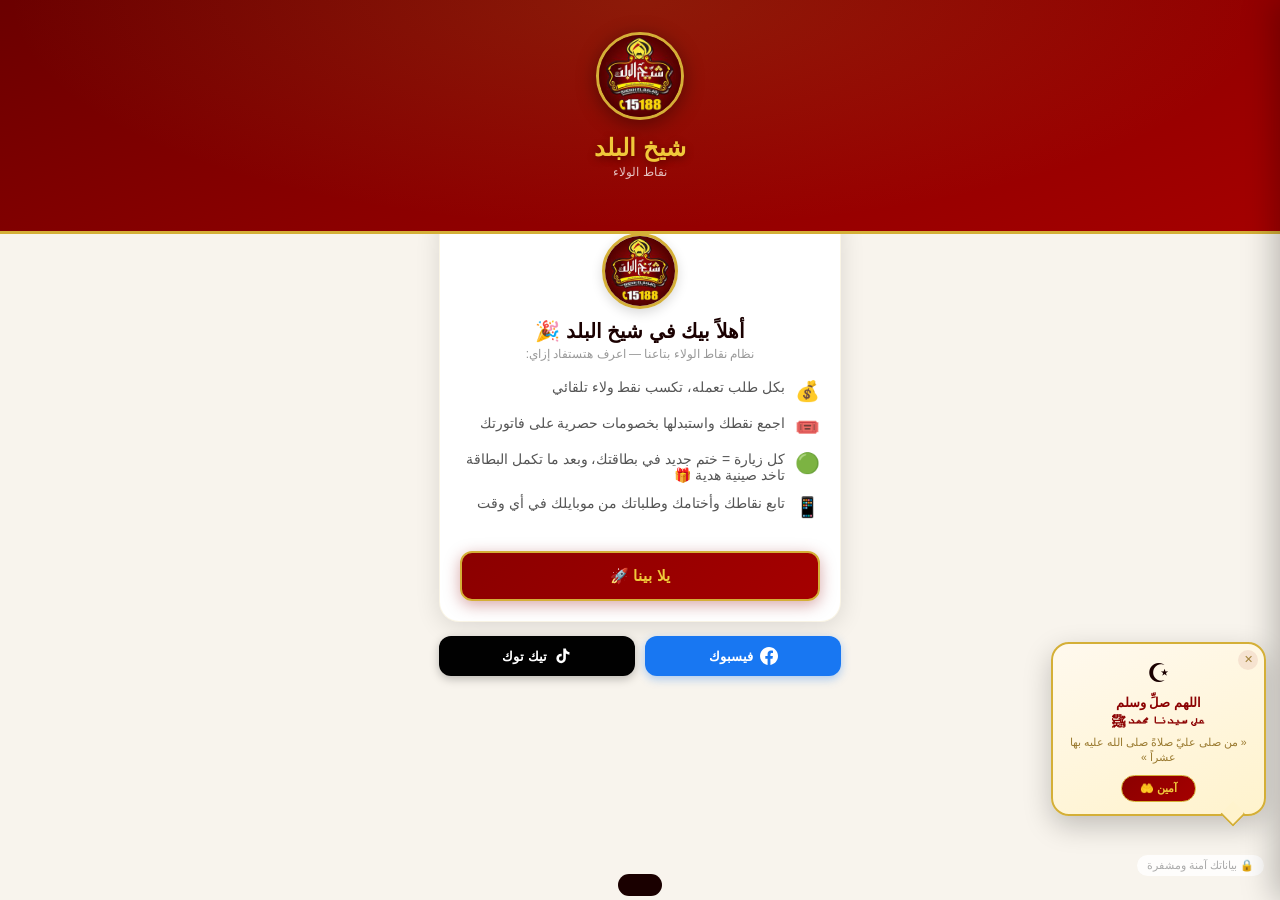
==== commit d772689f: "Add files via upload" ====
--- a/index.html
+++ b/index.html
@@ -8,876 +8,541 @@
   <meta name="referrer" content="strict-origin-when-cross-origin">
   <title id="pageTitle">شيخ البلد - نقاط الولاء</title>
   <link rel="manifest" href="manifest.json">
-  <meta name="theme-color" id="themeColorMeta" content="#1a1614">
+  <meta name="theme-color" id="themeColorMeta" content="#8B0000">
   <meta name="apple-mobile-web-app-capable" content="yes">
   <meta name="apple-mobile-web-app-status-bar-style" content="black-translucent">
   <meta name="apple-mobile-web-app-title" id="appleTitleMeta" content="شيخ البلد">
   <link rel="apple-touch-icon" href="icon-192x192.png">
-  <link rel="preconnect" href="https://fonts.googleapis.com"><link rel="preconnect" href="https://fonts.gstatic.com" crossorigin><link href="https://fonts.googleapis.com/css2?family=Reem+Kufi:wght@400;500;600;700&family=IBM+Plex+Sans+Arabic:wght@300;400;500;600;700&display=swap" rel="stylesheet">
+  <link href="https://fonts.googleapis.com/css2?family=Cairo:wght@400;600;700;900&display=swap" rel="stylesheet">
   <style>
-
-/* ============================================================
-   شيخ البلد — Editorial restaurant design system
-   Bordeaux ink · warm parchment · brushed brass
-   ============================================================ */
-:root{
-  --ink:#1a1614;
-  --ink-2:#3a322d;
-  --muted:#7a6f66;
-  --line:rgba(26,22,20,0.10);
-  --line-2:rgba(26,22,20,0.06);
-  --paper:#f5f1ea;
-  --paper-2:#ebe5d9;
-  --surface:#ffffff;
-  --bordeaux:#5a1a1f;
-  --bordeaux-2:#3d1115;
-  --bordeaux-3:#7a2630;
-  --brass:#a8824a;
-  --brass-2:#c9a25e;
-  --brass-soft:rgba(168,130,74,0.14);
-  --sage:#4f6a5a;
-  --sage-2:#3d5447;
-  --rust:#a14a32;
-  --error:#a83232;
-
-  /* legacy aliases kept so existing class names keep working */
-  --red:var(--bordeaux);
-  --red2:var(--bordeaux-2);
-  --gold:var(--brass);
-  --gold2:var(--brass-2);
-  --cream:var(--paper);
-  --dark:var(--ink);
-  --green:var(--sage);
-  --blue:#3a5a7a;
-  --shadow:0 1px 0 var(--line), 0 12px 32px -20px rgba(26,22,20,0.18);
-}
-
-*{margin:0;padding:0;box-sizing:border-box;-webkit-tap-highlight-color:transparent}
-html,body{background:var(--paper);color:var(--ink)}
-body{
-  font-family:'IBM Plex Sans Arabic','Reem Kufi',system-ui,sans-serif;
-  font-weight:400; font-feature-settings:"kern","liga","calt";
-  min-height:100vh; line-height:1.55;
-  background:
-    radial-gradient(1100px 600px at 100% -10%, rgba(168,130,74,0.06), transparent 60%),
-    radial-gradient(900px 500px at -10% 110%, rgba(90,26,31,0.04), transparent 60%),
-    var(--paper);
-}
-h1,h2,h3,h4,.display{font-family:'Reem Kufi','IBM Plex Sans Arabic',serif;font-weight:600;letter-spacing:-.01em}
-a{color:inherit}
-
-/* ============================================================
-   HEADER (used by index + login)
-   ============================================================ */
-header,.header{
-  background:linear-gradient(180deg,#2a0f12 0%,var(--bordeaux-2) 55%,var(--bordeaux) 100%);
-  padding:28px 20px 56px; text-align:center; position:relative; overflow:hidden;
-  border-bottom:1px solid rgba(201,162,94,0.28);
-}
-header::before,.header::before{
-  content:''; position:absolute; inset:0; pointer-events:none;
-  background:
-    radial-gradient(ellipse 70% 60% at 50% -10%, rgba(201,162,94,0.18), transparent 60%),
-    url("data:image/svg+xml;utf8,<svg xmlns='http://www.w3.org/2000/svg' width='120' height='120'><g fill='none' stroke='rgba(201,162,94,0.05)' stroke-width='1'><path d='M0 60 H120 M60 0 V120'/></g></svg>");
-  background-size:auto, 120px 120px; opacity:.9;
-}
-header::after,.header::after{
-  content:''; position:absolute; left:0; right:0; bottom:0; height:1px;
-  background:linear-gradient(90deg,transparent,rgba(201,162,94,0.55),transparent);
-}
-.header-logo,.logo-img{
-  width:72px; height:72px; border-radius:50%; object-fit:cover;
-  display:block; margin:0 auto 10px;
-  border:1px solid rgba(201,162,94,0.55);
-  box-shadow:0 0 0 4px rgba(0,0,0,0.25), 0 10px 28px rgba(0,0,0,0.35);
-  position:relative;
-}
-.logo-container{display:inline-block;position:relative;margin-bottom:8px}
-.logo-ring{display:none} /* drop pulsing AI ring */
-
-header h1,.header h1{
-  color:#f4e4c4; font-size:22px; font-weight:600;
-  font-family:'Reem Kufi',serif; letter-spacing:.02em;
-  position:relative; text-shadow:0 1px 0 rgba(0,0,0,0.4);
-}
-header h1::after,.header h1::after{
-  content:''; display:block; width:36px; height:1px; margin:8px auto 0;
-  background:rgba(201,162,94,0.7);
-}
-header p,.header p{
-  color:rgba(244,228,196,0.65); font-size:11px; margin-top:8px; position:relative;
-  letter-spacing:.18em; text-transform:uppercase;
-}
-
-main,.main-content{max-width:440px; margin:-22px auto 0; padding:0 16px 100px; position:relative; z-index:2}
-.page-wrapper{position:relative; z-index:1; min-height:100vh; display:flex; flex-direction:column}
-
-/* Kill noisy background animations from login.html */
-.bg-animation,.particles{display:none !important}
-
-/* ============================================================
-   CARDS
-   ============================================================ */
-.card{
-  background:var(--surface); border-radius:6px;
-  padding:22px 20px; margin-bottom:14px;
-  border:1px solid var(--line);
-  box-shadow:0 1px 0 var(--line), 0 18px 40px -28px rgba(26,22,20,0.18);
-  position:relative;
-}
-.card-title{
-  font-family:'Reem Kufi',serif; font-size:13px; font-weight:600;
-  color:var(--ink); margin-bottom:16px;
-  display:flex; align-items:center; gap:10px;
-  text-transform:uppercase; letter-spacing:.14em;
-  padding-bottom:10px; border-bottom:1px solid var(--line-2);
-}
-.card-title::before{
-  content:''; width:6px; height:6px; background:var(--brass); border-radius:50%;
-}
-
-/* ============================================================
-   LOGIN CARD (login.html)
-   ============================================================ */
-.login-card{
-  background:var(--surface); border-radius:8px;
-  padding:36px 28px; border:1px solid var(--line);
-  box-shadow:0 1px 0 var(--line), 0 30px 60px -36px rgba(26,22,20,0.25);
-  position:relative; overflow:hidden;
-}
-.login-card::before{
-  content:''; position:absolute; top:0; left:0; right:0; height:2px;
-  background:linear-gradient(90deg,transparent,var(--brass),transparent);
-}
-.login-title,.login-box h2{
-  text-align:center; font-family:'Reem Kufi',serif;
-  font-size:20px; font-weight:600; color:var(--ink); margin-bottom:6px;
-}
-.login-sub,.login-box p{
-  text-align:center; color:var(--muted); font-size:13px;
-  margin-bottom:24px; font-weight:300;
-}
-
-/* ============================================================
-   FORM CONTROLS
-   ============================================================ */
-input[type="text"],input[type="password"],input[type="number"],input[type="tel"],input[type="file"],select,textarea{
-  width:100%; border:1px solid var(--line);
-  background:#fbf9f5; border-radius:4px;
-  padding:14px 16px; font-size:15px;
-  font-family:inherit; color:var(--ink);
-  text-align:right; outline:none;
-  transition:border-color .2s, background .2s, box-shadow .2s;
-}
-input::placeholder,textarea::placeholder{color:#b8ada3; font-weight:300}
-input:focus,select:focus,textarea:focus{
-  border-color:var(--brass); background:#fff;
-  box-shadow:0 0 0 3px rgba(168,130,74,0.12);
-}
-input.error{border-color:var(--error); background:#fbf2f2}
-.field-error{
-  color:var(--error); font-size:12px; margin-top:6px;
-  text-align:right; display:none; font-weight:500;
-}
-
-.input-group{position:relative; margin-bottom:8px}
-.input-icon{
-  position:absolute; right:14px; top:50%; transform:translateY(-50%);
-  font-size:16px; color:#c4b9ad; pointer-events:none; transition:color .2s;
-}
-.input-group:focus-within .input-icon{color:var(--brass)}
-/* drop the phone emoji feel: monochrome */
-.input-icon{filter:grayscale(1) opacity(.7)}
-
-/* ============================================================
-   BUTTONS
-   ============================================================ */
-.btn,.btn-primary,.btn-red,.btn-green,.btn-blue,.btn-danger,.btn-outline,.btn-stamp,.btn-claim-reward,.btn-share{
-  width:100%; border:none; border-radius:4px;
-  padding:15px 18px; font-size:14px; font-weight:600;
-  font-family:'Reem Kufi','IBM Plex Sans Arabic',sans-serif;
-  letter-spacing:.06em; cursor:pointer;
-  transition:transform .15s, box-shadow .2s, background .2s, opacity .2s;
-}
-.btn:hover,.btn-primary:hover,.btn-red:hover,.btn-green:hover,.btn-blue:hover,.btn-stamp:hover,.btn-claim-reward:hover{
-  transform:translateY(-1px);
-}
-.btn:active,.btn-primary:active{transform:translateY(0)}
-.btn:disabled,.btn-primary:disabled{opacity:.5; cursor:not-allowed; transform:none}
-
-.btn-primary,.btn-red{
-  background:var(--bordeaux); color:#f4e4c4;
-  border:1px solid var(--bordeaux-2);
-  box-shadow:0 1px 0 rgba(255,255,255,0.05) inset, 0 6px 18px -8px rgba(90,26,31,0.55);
-  margin-top:12px;
-}
-.btn-primary:hover,.btn-red:hover{background:var(--bordeaux-3)}
-
-.btn-green{
-  background:var(--sage); color:#fff;
-  box-shadow:0 6px 18px -10px rgba(79,106,90,0.6);
-}
-.btn-green:hover{background:var(--sage-2)}
-
-.btn-blue{
-  background:#3a5a7a; color:#fff;
-  box-shadow:0 6px 18px -10px rgba(58,90,122,0.5);
-}
-
-.btn-danger{background:var(--error); color:#fff}
-.btn-outline{background:transparent; border:1px solid var(--bordeaux); color:var(--bordeaux)}
-.btn-outline:hover{background:rgba(90,26,31,0.06)}
-
-.btn-stamp{
-  background:transparent; color:var(--ink);
-  border:1px solid var(--brass);
-  letter-spacing:.18em; text-transform:uppercase; font-size:12px;
-  margin-top:4px;
-}
-.btn-stamp:hover{background:var(--brass-soft)}
-
-.btn-claim-reward{
-  display:none; background:var(--sage); color:#fff; margin-top:10px;
-  box-shadow:0 6px 18px -10px rgba(79,106,90,0.6);
-}
-
-.btn-share{
-  background:#25652f; color:#fff; margin-top:8px;
-  display:flex; align-items:center; justify-content:center; gap:8px;
-  font-weight:600;
-}
-
-.btn-sm{width:auto; padding:8px 14px; font-size:12px; letter-spacing:.04em}
-
-/* shimmer removed */
-.btn-primary::before{display:none !important}
-
-/* ============================================================
-   POINTS HERO (index)
-   ============================================================ */
-.points-hero{
-  background:
-    radial-gradient(ellipse 80% 60% at 50% 0%, rgba(201,162,94,0.18), transparent 65%),
-    linear-gradient(180deg, var(--bordeaux-2) 0%, var(--bordeaux) 100%);
-  border-radius:8px; padding:32px 22px 24px; text-align:center; color:#f4e4c4;
-  margin-bottom:14px; position:relative; overflow:hidden;
-  border:1px solid rgba(201,162,94,0.25);
-  box-shadow:0 1px 0 rgba(255,255,255,0.04) inset, 0 22px 40px -28px rgba(90,26,31,0.5);
-}
-.points-hero::before{
-  content:''; position:absolute; inset:14px;
-  border:1px solid rgba(201,162,94,0.18); border-radius:6px; pointer-events:none;
-}
-.points-name{
-  font-size:11px; font-weight:500; opacity:.7;
-  letter-spacing:.22em; text-transform:uppercase; margin-bottom:14px; position:relative;
-}
-.points-number{
-  font-family:'Reem Kufi',serif;
-  font-size:78px; font-weight:500; line-height:1;
-  margin:6px 0 4px; color:#f4e4c4; position:relative;
-  text-shadow:0 2px 12px rgba(0,0,0,0.25);
-}
-.points-label{
-  font-size:10px; opacity:.65; position:relative;
-  letter-spacing:.22em; text-transform:uppercase;
-}
-
-.level-badge{
-  display:inline-flex; align-items:center; gap:6px;
-  padding:5px 14px; border-radius:99px; font-size:11px; font-weight:600;
-  margin:14px auto 0; position:relative;
-  letter-spacing:.14em; text-transform:uppercase;
-}
-.level-bronze{background:rgba(161,74,50,0.18); color:#f0c4a8; border:1px solid rgba(161,74,50,0.55)}
-.level-silver{background:rgba(200,200,200,0.12); color:#e2e2e2; border:1px solid rgba(200,200,200,0.45)}
-.level-gold  {background:rgba(201,162,94,0.18); color:#f0d398; border:1px solid rgba(201,162,94,0.6)}
-.level-plat  {background:rgba(58,90,122,0.22); color:#a8c0d4; border:1px solid rgba(58,90,122,0.6)}
-
-.progress-section{margin-top:18px; position:relative}
-.progress-label{
-  display:flex; justify-content:space-between;
-  font-size:10px; margin-bottom:8px; color:rgba(244,228,196,0.7);
-  letter-spacing:.14em; text-transform:uppercase; position:relative;
-}
-.progress-track{height:4px; background:rgba(255,255,255,0.10); border-radius:99px; overflow:hidden}
-.progress-fill{height:100%; background:var(--brass-2); border-radius:99px; transition:width 1.2s cubic-bezier(.4,0,.2,1)}
-.last-visit{font-size:10px; color:rgba(244,228,196,0.5); margin-top:8px; letter-spacing:.08em; position:relative}
-
-/* ============================================================
-   REWARD READY (calm, no pulse)
-   ============================================================ */
-.reward-ready{
-  background:#fff; color:var(--ink); border:1px solid var(--brass);
-  border-radius:8px; padding:20px; text-align:center; margin-bottom:14px;
-  box-shadow:0 1px 0 var(--line), 0 18px 40px -28px rgba(168,130,74,0.4);
-  animation:none;
-  position:relative;
-}
-.reward-ready::before{
-  content:''; position:absolute; top:0; left:0; right:0; height:2px;
-  background:linear-gradient(90deg,transparent,var(--brass),transparent);
-}
-.reward-ready .icon{font-size:22px; margin-bottom:8px; opacity:.85}
-.reward-ready h3{font-family:'Reem Kufi',serif; font-size:16px; font-weight:600; margin-bottom:4px}
-.reward-ready p{font-size:13px; color:var(--muted); margin-bottom:14px; font-weight:300}
-@keyframes pulse{0%,100%{box-shadow:none}50%{box-shadow:none}}
-
-.pending-badge{
-  background:#fbf6ec; border:1px solid var(--brass-soft); border-left:3px solid var(--brass);
-  border-radius:4px; padding:14px 16px; text-align:right; margin-bottom:14px;
-}
-.pending-badge .icon{font-size:16px; margin-bottom:4px; opacity:.7; display:block}
-.pending-badge p{font-size:12px; color:#7a5f2e; font-weight:500}
-
-/* ============================================================
-   STAMP CARD
-   ============================================================ */
-.stamp-card{
-  background:var(--surface);
-  border:1px solid var(--line); border-top:2px solid var(--brass);
-  border-radius:6px; padding:22px 20px; margin-bottom:14px;
-  box-shadow:0 1px 0 var(--line), 0 18px 40px -28px rgba(26,22,20,0.18);
-}
-.stamp-card-title{
-  text-align:center; font-family:'Reem Kufi',serif;
-  font-size:14px; font-weight:600; color:var(--ink); margin-bottom:4px;
-  letter-spacing:.14em; text-transform:uppercase;
-}
-.stamp-card-sub{
-  text-align:center; font-size:11px; color:var(--muted); margin-bottom:18px;
-  letter-spacing:.08em;
-}
-.stamps-grid{display:grid; grid-template-columns:repeat(5,1fr); gap:8px; margin-bottom:14px}
-.stamp{
-  aspect-ratio:1; border-radius:4px; border:1px solid var(--line);
-  display:flex; align-items:center; justify-content:center;
-  font-size:18px; background:#fbf9f5;
-  color:#cdc4b8; transition:all .25s;
-}
-.stamp.filled{
-  border:1px solid var(--brass);
-  background:linear-gradient(180deg,#fbf3df,#f3e6c3);
-  color:var(--bordeaux);
-  box-shadow:inset 0 0 0 2px #fff, 0 2px 6px rgba(168,130,74,0.2);
-  animation:stampPop .35s ease;
-}
-@keyframes stampPop{0%{transform:scale(.7);opacity:0}70%{transform:scale(1.08)}100%{transform:scale(1);opacity:1}}
-.stamp-count{text-align:center; font-size:11px; color:var(--muted); margin-bottom:12px; letter-spacing:.1em}
-.stamp-count strong{color:var(--bordeaux); font-size:13px; font-weight:600}
-.stamp-reward{
-  background:#fbf6ec; color:var(--ink);
-  border:1px solid var(--brass);
-  border-radius:4px; padding:14px; text-align:center; margin-top:10px;
-  font-family:'Reem Kufi',serif; font-weight:600; font-size:14px; display:none;
-}
-.stamp-pending-msg{
-  background:#fbf6ec; color:#7a5f2e; border:1px solid var(--brass-soft);
-  border-radius:4px; padding:10px; text-align:center; font-size:12px; margin-top:8px; display:none;
-}
-
-.completed-card{
-  background:linear-gradient(180deg,#fff,#fbf3df);
-  border:1px solid var(--brass); border-radius:8px;
-  padding:26px 22px; text-align:center; position:relative; overflow:hidden;
-  box-shadow:0 1px 0 var(--line), 0 22px 40px -28px rgba(168,130,74,0.35);
-}
-.completed-card .stamps-grid{margin-top:16px}
-.completed-seal{
-  position:absolute; top:50%; left:50%;
-  transform:translate(-50%,-50%) rotate(-14deg);
-  border:3px solid var(--bordeaux); color:var(--bordeaux);
-  border-radius:4px; padding:8px 22px;
-  font-family:'Reem Kufi',serif;
-  font-size:22px; font-weight:700; letter-spacing:.18em;
-  opacity:.7; pointer-events:none;
-  background:rgba(255,255,255,0.4);
-  animation:sealPop .45s cubic-bezier(.34,1.56,.64,1);
-}
-@keyframes sealPop{0%{transform:translate(-50%,-50%) rotate(-14deg) scale(0);opacity:0}70%{transform:translate(-50%,-50%) rotate(-14deg) scale(1.1)}100%{transform:translate(-50%,-50%) rotate(-14deg) scale(1);opacity:.7}}
-.completed-title{font-family:'Reem Kufi',serif; font-size:16px; font-weight:600; margin-bottom:4px}
-.completed-sub{font-size:11px; color:var(--muted); letter-spacing:.08em}
-
-/* ============================================================
-   TRANSACTIONS / LEADERBOARD
-   ============================================================ */
-.tx-item{display:flex; align-items:center; gap:12px; padding:12px 0; border-bottom:1px solid var(--line-2)}
-.tx-item:last-child{border-bottom:none}
-.tx-icon{font-size:18px; flex-shrink:0; opacity:.65; width:32px; height:32px; display:flex; align-items:center; justify-content:center; background:var(--paper-2); border-radius:50%}
-.tx-info{flex:1}
-.tx-type{font-size:13px; font-weight:600; color:var(--ink)}
-.tx-date{font-size:10px; color:#b0a59a; margin-top:2px; letter-spacing:.06em}
-.tx-points{font-family:'Reem Kufi',serif; font-size:15px; font-weight:600}
-.tx-points.earn{color:var(--sage)}
-.tx-points.redeem{color:var(--bordeaux)}
-
-.leader-item{display:flex; align-items:center; gap:12px; padding:11px 0; border-bottom:1px solid var(--line-2)}
-.leader-item:last-child{border-bottom:none}
-.leader-rank{
-  width:26px; height:26px; border-radius:50%;
-  display:flex; align-items:center; justify-content:center;
-  font-family:'Reem Kufi',serif; font-weight:600; font-size:12px;
-  flex-shrink:0; border:1px solid var(--line);
-}
-.rank-1{background:var(--brass); color:#fff; border-color:var(--brass)}
-.rank-2{background:#d9d2c7; color:var(--ink)}
-.rank-3{background:#c4937a; color:#fff; border-color:#a87760}
-.rank-other{background:transparent; color:var(--muted)}
-.leader-name{flex:1; font-weight:500; font-size:13px}
-.leader-pts{font-family:'Reem Kufi',serif; font-weight:600; color:var(--bordeaux); font-size:13px}
-
-.warning-80{
-  background:#fbf6ec; border:1px solid var(--brass-soft); border-left:3px solid var(--brass);
-  border-radius:4px; padding:12px 14px; text-align:right; margin-bottom:14px;
-  font-size:12px; color:#7a5f2e; font-weight:500;
-}
-
-.logout-btn{
-  display:block; margin:8px auto 0;
-  background:transparent; border:1px solid var(--line); color:var(--muted);
-  font-family:inherit; font-size:11px;
-  padding:8px 22px; border-radius:99px; cursor:pointer;
-  letter-spacing:.12em; text-transform:uppercase;
-  transition:color .2s, border-color .2s;
-}
-.logout-btn:hover{color:var(--bordeaux); border-color:var(--bordeaux)}
-
-/* ============================================================
-   TOAST
-   ============================================================ */
-#toast{
-  position:fixed; bottom:90px; left:50%;
-  transform:translateX(-50%) translateY(80px);
-  background:var(--ink); color:#f4e4c4;
-  padding:12px 22px; border-radius:4px; font-size:13px; font-weight:500;
-  transition:transform .3s; z-index:9999; white-space:nowrap;
-  box-shadow:0 12px 30px rgba(26,22,20,0.35); border:1px solid rgba(201,162,94,0.25);
-  letter-spacing:.04em;
-}
-#toast.show{transform:translateX(-50%) translateY(0)}
-#toast.success{background:var(--sage-2); color:#fff}
-#toast.error{background:var(--error); color:#fff}
-
-/* Confetti tone-down */
-.confetti-piece{
-  position:fixed; width:6px; height:10px; top:-20px;
-  animation:confettiFall linear forwards;
-  pointer-events:none; z-index:9999;
-}
-@keyframes confettiFall{0%{transform:translateY(0) rotate(0)}100%{transform:translateY(110vh) rotate(720deg);opacity:0}}
-
-/* ============================================================
-   INSTALL BANNER + DARK TOGGLE
-   ============================================================ */
-#installBanner{
-  display:none; background:var(--ink); color:#f4e4c4;
-  padding:10px 14px; text-align:center; font-size:12px;
-  border-bottom:1px solid rgba(201,162,94,0.3); gap:10px;
-  align-items:center; justify-content:center; letter-spacing:.04em;
-}
-#installBanner.show{display:flex}
-#installBanner button{
-  background:var(--brass); color:var(--ink); border:none; border-radius:3px;
-  padding:5px 14px; font-size:11px; font-weight:600;
-  font-family:inherit; cursor:pointer; letter-spacing:.08em;
-}
-
-.dark-toggle{
-  position:fixed; bottom:90px; left:16px;
-  width:38px; height:38px; border-radius:50%;
-  background:var(--surface); border:1px solid var(--line);
-  color:var(--ink); font-size:14px; cursor:pointer;
-  display:flex; align-items:center; justify-content:center;
-  box-shadow:0 8px 20px -10px rgba(26,22,20,0.3); z-index:100;
-}
-
-/* ============================================================
-   TABS / NAV (index)
-   ============================================================ */
-.tab-page{display:none}
-.tab-page.active{display:block}
-
-.menu-btn{
-  position:fixed; top:14px; right:14px; z-index:300;
-  width:40px; height:40px; border-radius:50%;
-  background:rgba(255,255,255,0.10); border:1px solid rgba(201,162,94,0.45);
-  color:#f4e4c4; font-size:18px; cursor:pointer;
-  display:flex; align-items:center; justify-content:center;
-  backdrop-filter:blur(6px);
-}
-.bottom-nav{
-  position:fixed; bottom:0; left:0; right:0; z-index:300;
-  background:var(--surface); border-top:1px solid var(--line);
-  display:flex; padding:6px 4px calc(8px + env(safe-area-inset-bottom));
-  box-shadow:0 -8px 28px -20px rgba(26,22,20,0.18);
-}
-.bn-item{
-  flex:1; display:flex; flex-direction:column; align-items:center; gap:4px;
-  background:none; border:none; font-family:inherit;
-  padding:8px 2px; cursor:pointer; color:#a89e92; position:relative;
-  transition:color .2s;
-}
-.bn-item .bn-icon{display:flex; align-items:center; justify-content:center; width:22px; height:22px}
-.bn-item .bn-icon svg{width:20px; height:20px; display:block}
-.bn-item .bn-label{font-size:10px; font-weight:600; letter-spacing:.04em}
-.bn-item.active{color:var(--bordeaux)}
-.bn-item.active::before{
-  content:''; position:absolute; top:0; left:30%; right:30%; height:2px; background:var(--brass);
-}
-.bn-item .bn-dot{
-  position:absolute; top:4px; inset-inline-end:22%;
-  width:7px; height:7px; border-radius:50%; background:var(--bordeaux);
-  border:1.5px solid var(--surface); display:none;
-}
-.bn-item.has-badge .bn-dot{display:block}
-
-/* ============================================================
-   DRAWER
-   ============================================================ */
-.drawer-overlay{
-  position:fixed; inset:0; background:rgba(26,22,20,0.5);
-  z-index:400; opacity:0; pointer-events:none; transition:opacity .3s;
-  backdrop-filter:blur(2px);
-}
-.drawer-overlay.show{opacity:1; pointer-events:auto}
-.drawer{
-  position:fixed; top:0; right:0; height:100%; width:80%; max-width:320px;
-  background:var(--surface); z-index:401; padding:28px 22px;
-  transform:translateX(100%); transition:transform .35s cubic-bezier(.4,0,.2,1);
-  box-shadow:-12px 0 40px rgba(26,22,20,0.2);
-  display:flex; flex-direction:column; gap:4px; overflow-y:auto;
-  border-left:1px solid var(--line);
-}
-.drawer.open{transform:translateX(0)}
-.drawer-header{
-  font-family:'Reem Kufi',serif;
-  font-size:16px; font-weight:600; color:var(--bordeaux);
-  margin-bottom:14px; padding-bottom:14px;
-  border-bottom:1px solid var(--line);
-  letter-spacing:.14em; text-transform:uppercase;
-}
-.drawer-item{
-  display:flex; align-items:center; gap:14px;
-  background:none; border:none; cursor:pointer;
-  font-family:inherit; font-size:14px; font-weight:500;
-  color:var(--ink); padding:13px 12px; border-radius:4px;
-  text-align:right; transition:background .15s, color .15s;
-}
-.drawer-item .d-icon{font-size:16px; opacity:.7; width:22px}
-.drawer-item:hover{background:var(--paper)}
-.drawer-item.active{background:var(--paper); color:var(--bordeaux)}
-.drawer-item.active .d-icon{opacity:1}
-.drawer-logout{color:var(--error) !important}
-.drawer-dev{color:var(--sage-2) !important}
-
-/* ============================================================
-   LOGIN.HTML extras (social, divider, footer)
-   ============================================================ */
-.divider{
-  display:flex; align-items:center; gap:14px;
-  margin:26px 0 18px; color:#b8ada3; font-size:10px; font-weight:600;
-  letter-spacing:.22em; text-transform:uppercase;
-}
-.divider::before,.divider::after{
-  content:''; flex:1; height:1px;
-  background:linear-gradient(90deg,transparent,var(--line),transparent);
-}
-.social-title{
-  text-align:center; font-size:11px; color:var(--muted);
-  margin-bottom:14px; letter-spacing:.16em; text-transform:uppercase;
-}
-.social-grid{display:grid; grid-template-columns:1fr 1fr; gap:10px}
-.social-btn{
-  display:flex; align-items:center; justify-content:center; gap:8px;
-  padding:13px 14px; border-radius:4px;
-  font-size:13px; font-weight:600; font-family:inherit;
-  text-decoration:none; transition:transform .15s, background .2s, color .2s;
-  border:1px solid var(--line); background:#fff; color:var(--ink); cursor:pointer;
-}
-.social-btn:hover{transform:translateY(-1px)}
-.btn-facebook{background:#fff; color:#1877F2; border-color:rgba(24,119,242,0.25)}
-.btn-facebook:hover{background:#1877F2; color:#fff}
-.btn-facebook svg{fill:currentColor}
-.btn-tiktok{background:#fff; color:var(--ink); border-color:var(--line)}
-.btn-tiktok:hover{background:var(--ink); color:#fff}
-.btn-tiktok svg{fill:currentColor}
-
-.footer{
-  text-align:center; padding:24px 20px;
-  font-size:10px; color:#b0a59a;
-  letter-spacing:.14em; text-transform:uppercase;
-  position:relative; z-index:1;
-}
-.footer a{color:var(--bordeaux); text-decoration:none; font-weight:600}
-
-.lockout-msg,.lockout-banner{
-  background:#fbf2f2; color:var(--error);
-  border:1px solid rgba(168,50,50,0.25); border-left:3px solid var(--error);
-  border-radius:4px; padding:12px; text-align:right; font-size:12px;
-  margin-top:12px; display:none; font-weight:500;
-}
-
-/* Spinner */
-.spinner{
-  display:inline-block; width:16px; height:16px;
-  border:2px solid rgba(244,228,196,0.3);
-  border-top-color:#f4e4c4;
-  border-radius:50%; animation:spin .7s linear infinite;
-  vertical-align:middle; margin-inline-start:6px;
-}
-@keyframes spin{to{transform:rotate(360deg)}}
-
-/* Entrance */
-.fade-in-up{animation:fadeInUp .6s ease forwards; opacity:0}
-@keyframes fadeInUp{from{opacity:0; transform:translateY(16px)}to{opacity:1; transform:translateY(0)}}
-.delay-1{animation-delay:.08s}.delay-2{animation-delay:.16s}.delay-3{animation-delay:.24s}.delay-4{animation-delay:.32s}
-
-/* ============================================================
-   ADMIN — login screen
-   ============================================================ */
-#loginScreen{
-  min-height:100vh; display:flex; align-items:center; justify-content:center;
-  background:
-    radial-gradient(ellipse 80% 60% at 50% 0%, rgba(201,162,94,0.10), transparent 60%),
-    linear-gradient(180deg, #1a0a0c 0%, var(--bordeaux-2) 100%);
-  padding:24px;
-}
-.login-box{
-  background:var(--surface); border-radius:8px;
-  padding:40px 30px; width:100%; max-width:380px; text-align:center;
-  box-shadow:0 30px 80px rgba(0,0,0,0.4);
-  border:1px solid var(--line); border-top:2px solid var(--brass);
-}
-.login-box .logo-emoji{
-  display:inline-flex; width:48px; height:48px;
-  align-items:center; justify-content:center;
-  font-size:24px; margin-bottom:14px;
-  border:1px solid var(--brass); border-radius:50%;
-  color:var(--bordeaux); background:var(--paper);
-}
-.security-hint{
-  font-size:10px; color:#b0a59a; margin-top:18px; line-height:1.7;
-  letter-spacing:.08em;
-}
-
-#adminScreen{display:none}
-
-/* Admin topbar */
-.topbar{
-  background:var(--ink); color:#f4e4c4;
-  padding:14px 22px; display:flex; justify-content:space-between; align-items:center;
-  position:sticky; top:0; z-index:100;
-  border-bottom:1px solid rgba(201,162,94,0.25);
-}
-.topbar h1{
-  font-family:'Reem Kufi',serif; font-size:15px; font-weight:600;
-  color:#f4e4c4; letter-spacing:.14em; text-transform:uppercase;
-}
-.topbar-right{display:flex; align-items:center; gap:12px}
-.topbar .logout-btn{
-  background:transparent; border:1px solid rgba(201,162,94,0.4);
-  color:#f4e4c4; font-size:11px; padding:6px 14px;
-}
-.topbar .logout-btn:hover{background:rgba(201,162,94,0.1)}
-
-/* Tabs */
-.tabs{
-  background:var(--surface); display:flex; border-bottom:1px solid var(--line);
-  position:sticky; top:51px; z-index:99; overflow-x:auto;
-}
-.tab{
-  flex:1; min-width:90px; padding:14px 10px;
-  text-align:center; font-size:12px; font-weight:600;
-  color:var(--muted); cursor:pointer;
-  border-bottom:2px solid transparent; transition:color .2s, border-color .2s;
-  white-space:nowrap; letter-spacing:.1em; text-transform:uppercase;
-  font-family:inherit;
-}
-.tab.active{color:var(--bordeaux); border-bottom-color:var(--bordeaux)}
-.tab:hover{color:var(--ink)}
-.tab-content{display:none; padding:20px 16px; max-width:680px; margin:0 auto}
-.tab-content.active{display:block}
-
-/* Admin stats */
-.stats-grid{display:grid; grid-template-columns:1fr 1fr; gap:12px; margin-bottom:16px}
-.stat-card{
-  background:var(--surface); border-radius:6px; padding:20px 16px;
-  text-align:center; border:1px solid var(--line); border-top:2px solid var(--brass);
-  box-shadow:0 1px 0 var(--line);
-}
-.stat-icon{font-size:18px; margin-bottom:10px; opacity:.6; display:block}
-.stat-num{font-family:'Reem Kufi',serif; font-size:28px; font-weight:600; color:var(--bordeaux); line-height:1}
-.stat-lbl{font-size:10px; color:var(--muted); margin-top:8px; letter-spacing:.16em; text-transform:uppercase}
-
-/* Tables */
-.table-wrap{overflow-x:auto; border:1px solid var(--line); border-radius:4px}
-table{width:100%; border-collapse:collapse; font-size:13px}
-th{
-  background:var(--paper); padding:11px 12px; text-align:right;
-  font-weight:600; color:var(--ink); font-size:11px;
-  letter-spacing:.12em; text-transform:uppercase;
-  border-bottom:1px solid var(--line);
-}
-td{padding:13px 12px; border-bottom:1px solid var(--line-2)}
-tr:last-child td{border-bottom:none}
-tr:hover td{background:var(--paper)}
-
-.badge{
-  display:inline-block; padding:3px 10px; border-radius:99px;
-  font-size:10px; font-weight:600;
-  letter-spacing:.1em; text-transform:uppercase;
-}
-.badge-green{background:rgba(79,106,90,0.12); color:var(--sage-2); border:1px solid rgba(79,106,90,0.3)}
-.badge-gold{background:var(--brass-soft); color:#7a5f2e; border:1px solid rgba(168,130,74,0.35)}
-.badge-active{background:rgba(79,106,90,0.12); color:var(--sage-2); border:1px solid rgba(79,106,90,0.3)}
-
-.pending-item{
-  display:flex; justify-content:space-between; align-items:center;
-  padding:14px 0; border-bottom:1px solid var(--line-2); gap:12px;
-}
-.pending-item:last-child{border-bottom:none}
-.pending-info .name{font-weight:600; font-size:14px; color:var(--ink)}
-.pending-info .phone{font-size:11px; color:var(--muted); letter-spacing:.04em}
-.pending-info .pts{font-family:'Reem Kufi',serif; font-size:13px; color:var(--bordeaux); font-weight:600; margin-top:2px}
-.pending-actions{display:flex; gap:8px; flex-shrink:0}
-
-.adj-cell{display:flex; align-items:center; gap:8px; justify-content:center; white-space:nowrap}
-.adj-btn{
-  width:26px; height:26px; border:1px solid var(--line); border-radius:4px;
-  font-size:14px; font-weight:600; cursor:pointer; line-height:1;
-  background:var(--surface); transition:background .15s;
-}
-.adj-btn.plus{color:var(--sage-2); border-color:rgba(79,106,90,0.3)}
-.adj-btn.plus:hover{background:rgba(79,106,90,0.08)}
-.adj-btn.minus{color:var(--error); border-color:rgba(168,50,50,0.3)}
-.adj-btn.minus:hover{background:rgba(168,50,50,0.06)}
-.adj-val{min-width:28px; text-align:center; font-weight:600; font-family:'Reem Kufi',serif}
-
-/* Admin stamp mini */
-.stamp-mini{display:inline-flex; gap:3px; flex-wrap:wrap; margin-top:4px}
-.stamp-dot{
-  width:13px; height:13px; border-radius:3px;
-  border:1px solid var(--line); background:#fbf9f5;
-  font-size:9px; display:flex; align-items:center; justify-content:center; color:#cdc4b8;
-}
-.stamp-dot.filled{background:#fbf3df; border-color:var(--brass); color:var(--bordeaux)}
-
-.empty-state{text-align:center; padding:36px 20px; color:#b8ada3; font-size:13px}
-.empty-state .icon{font-size:32px; margin-bottom:10px; opacity:.4; display:block}
-
-/* Chart */
-.chart-bar-wrap{display:flex; align-items:flex-end; gap:10px; height:130px; margin-top:14px}
-.chart-bar-item{flex:1; display:flex; flex-direction:column; align-items:center; gap:6px; height:100%; justify-content:flex-end}
-.chart-bar{width:100%; background:linear-gradient(180deg,var(--bordeaux-3),var(--bordeaux)); border-radius:2px 2px 0 0; min-height:3px; transition:height .8s}
-.chart-bar-lbl{font-size:10px; color:var(--muted); letter-spacing:.06em}
-.chart-bar-val{font-family:'Reem Kufi',serif; font-size:11px; font-weight:600; color:var(--bordeaux)}
-
-/* Log */
-.log-item{display:flex; gap:12px; padding:11px 0; border-bottom:1px solid var(--line-2); font-size:13px}
-.log-item:last-child{border-bottom:none}
-.log-time{color:#b0a59a; font-size:10px; flex-shrink:0; letter-spacing:.06em}
-.log-user{font-weight:600; color:var(--bordeaux)}
-
-/* Users */
-.user-item{display:flex; justify-content:space-between; align-items:center; padding:13px 0; border-bottom:1px solid var(--line-2)}
-.user-item:last-child{border-bottom:none}
-.user-role{font-size:10px; padding:3px 10px; border-radius:99px; font-weight:600; letter-spacing:.1em; text-transform:uppercase}
-.role-super{background:var(--brass-soft); color:#7a5f2e; border:1px solid rgba(168,130,74,0.35)}
-.role-cashier{background:rgba(79,106,90,0.12); color:var(--sage-2); border:1px solid rgba(79,106,90,0.3)}
-.perm-check{display:flex; gap:8px; flex-wrap:wrap; margin-top:8px}
-.perm-tag{background:var(--paper); border:1px solid var(--line); border-radius:3px; padding:4px 10px; font-size:11px; color:var(--ink-2)}
-
-/* Modal */
-#changePassModal{display:none; position:fixed; inset:0; background:rgba(26,22,20,0.6); z-index:9999; align-items:center; justify-content:center; padding:20px; backdrop-filter:blur(3px)}
-.modal-box{background:var(--surface); border-radius:8px; padding:32px 28px; width:100%; max-width:360px; border:1px solid var(--line); border-top:2px solid var(--brass); box-shadow:0 30px 80px rgba(0,0,0,0.3)}
-.modal-title{font-family:'Reem Kufi',serif; font-size:20px; font-weight:600; text-align:center; margin-bottom:6px; color:var(--ink)}
-.modal-sub{text-align:center; color:var(--muted); font-size:12px; margin-bottom:22px}
-
-/* Card items */
-.card-item{
-  border:1px solid var(--line); border-radius:6px; padding:16px;
-  margin-bottom:12px; background:var(--surface);
-  display:flex; flex-direction:column; gap:10px;
-  border-right:3px solid var(--brass);
-}
-.card-item-header{display:flex; justify-content:space-between; align-items:center}
-.card-item-name{font-family:'Reem Kufi',serif; font-weight:600; font-size:14px; color:var(--ink)}
-.card-item-badge{font-size:10px; padding:3px 10px; border-radius:20px; font-weight:600; letter-spacing:.1em; text-transform:uppercase}
-
-/* Salah bubble */
-#salahOverlay2{position:fixed; bottom:22px; right:14px; z-index:500; max-width:230px; display:none; pointer-events:none}
-#salahOverlay2.show{display:block}
-#salahBox2{
-  position:relative; pointer-events:auto;
-  background:var(--surface); border:1px solid var(--line); border-top:2px solid var(--brass);
-  border-radius:8px; padding:16px 14px 14px; text-align:center;
-  box-shadow:0 18px 40px -16px rgba(26,22,20,0.25);
-  animation:bubbleIn2 .4s cubic-bezier(.34,1.56,.64,1);
-}
-@keyframes bubbleIn2{from{transform:translateY(12px) scale(.9);opacity:0}to{transform:translateY(0) scale(1);opacity:1}}
-#salahBox2 .salah-close{
-  position:absolute; top:6px; left:6px;
-  width:22px; height:22px; border-radius:50%; border:none;
-  background:var(--paper); color:var(--muted); font-size:12px;
-  display:flex; align-items:center; justify-content:center; cursor:pointer;
-}
-#salahBox2 .salah-icon{font-size:20px; margin-bottom:6px; display:block; opacity:.7}
-#salahBox2 .salah-main{font-family:'Reem Kufi',serif; font-size:13px; font-weight:600; color:var(--bordeaux); line-height:1.5; margin-bottom:4px}
-#salahBox2 .salah-sub{font-size:10px; color:var(--muted); margin-bottom:10px; line-height:1.5; letter-spacing:.04em}
-#salahBox2 .salah-btn{
-  background:var(--bordeaux); color:#f4e4c4; border:none;
-  border-radius:99px; padding:6px 18px;
-  font-size:11px; font-weight:600; font-family:inherit; cursor:pointer;
-  letter-spacing:.08em;
-}
-
-.security-badge{
-  position:fixed; bottom:22px; left:68px;
-  font-size:10px; color:var(--muted); z-index:100;
-  background:rgba(255,255,255,0.85); padding:4px 12px;
-  border-radius:99px; backdrop-filter:blur(6px);
-  border:1px solid var(--line); letter-spacing:.08em;
-}
-
-/* ============================================================
-   DARK MODE
-   ============================================================ */
-body.dark{
-  --ink:#f0e6d3; --ink-2:#d8ccb6; --muted:#9c907f;
-  --line:rgba(244,228,196,0.10); --line-2:rgba(244,228,196,0.06);
-  --paper:#15110f; --paper-2:#1f1916; --surface:#1d1715;
-  --bordeaux:#7a2630; --bordeaux-2:#5a1a1f; --bordeaux-3:#9a3340;
-  background:var(--paper); color:var(--ink);
-}
-body.dark .stamp{background:var(--paper-2); border-color:var(--line); color:#5a5046}
-body.dark .stamp.filled{background:linear-gradient(180deg,#3a2f1a,#2a2014); color:var(--brass-2)}
-body.dark th{background:var(--paper-2)}
-body.dark tr:hover td{background:var(--paper-2)}
-body.dark .stat-card{background:var(--surface)}
-body.dark .tabs{background:var(--surface)}
-body.dark input,body.dark select,body.dark textarea{background:var(--paper-2); color:var(--ink)}
-body.dark .menu-btn{background:rgba(0,0,0,0.4)}
-body.dark .completed-card{background:linear-gradient(180deg,var(--surface),#2a2014)}
-body.dark .reward-ready{background:var(--surface)}
-body.dark .login-box{background:var(--surface)}
-body.dark #salahBox2{background:var(--surface)}
-body.dark #salahBox2 .salah-close{background:var(--paper-2)}
-body.dark .drawer{background:var(--surface)}
-body.dark .modal-box{background:var(--surface)}
-body.dark .security-badge{background:rgba(0,0,0,0.5); color:var(--muted)}
-
-/* ============================================================
-   Responsive
-   ============================================================ */
-@media (max-width:480px){
-  header,.header{padding:24px 16px 56px}
-  header h1,.header h1{font-size:20px}
-  .main-content,main{padding:0 12px 90px}
-  .login-card{padding:28px 20px}
-  .points-number{font-size:64px}
-}
-
-</style>
+    :root {
+      --red: #8B0000; --red2: #A50000; --gold: #D4AF37; --gold2: #F0C93A;
+      --cream: #F8F4ED; --dark: #1a0000; --green: #27AE60; --shadow: 0 4px 24px rgba(0,0,0,0.12);
+    }
+    * { margin:0; padding:0; box-sizing:border-box; }
+    body { font-family:'Cairo',sans-serif; background:var(--cream); color:var(--dark); min-height:100vh; }
+
+    header {
+      background: linear-gradient(160deg, #6B0000 0%, #8B0000 50%, #A50000 100%);
+      padding: 32px 20px 52px;
+      text-align: center; position: relative; overflow: hidden;
+      border-bottom: 3px solid var(--gold);
+    }
+    header::before {
+      content:''; position:absolute; inset:0;
+      background: radial-gradient(ellipse at 50% 0%, rgba(212,175,55,0.15) 0%, transparent 70%);
+    }
+    .header-logo {
+      width:88px; height:88px; border-radius:50%;
+      border:3px solid var(--gold); object-fit:cover;
+      margin-bottom:10px; box-shadow:0 4px 20px rgba(0,0,0,0.4);
+      position:relative;
+    }
+    header h1 { color:var(--gold2); font-size:24px; font-weight:900; position:relative; text-shadow:0 2px 8px rgba(0,0,0,0.4); }
+    header p { color:rgba(255,255,255,0.75); font-size:12px; margin-top:3px; position:relative; }
+
+    main { max-width:430px; margin:-22px auto 0; padding:0 14px 96px; }
+
+    .card {
+      background:#fff; border-radius:20px; box-shadow:var(--shadow);
+      padding:20px; margin-bottom:14px;
+      border:1px solid rgba(212,175,55,0.12);
+    }
+    .card-title {
+      font-size:14px; font-weight:700; color:var(--dark);
+      margin-bottom:14px; display:flex; align-items:center; gap:7px;
+    }
+
+    .logo-img {
+      width:76px; height:76px; border-radius:50%; object-fit:cover;
+      display:block; margin:0 auto 10px;
+      border:3px solid var(--gold); box-shadow:0 4px 12px rgba(0,0,0,0.15);
+    }
+    .login-title { text-align:center; font-size:20px; font-weight:900; color:var(--dark); margin-bottom:4px; }
+    .login-sub { text-align:center; color:#999; font-size:12px; margin-bottom:20px; }
+
+    input[type="text"], input[type="file"] {
+      width:100%; border:2px solid #eee; border-radius:12px;
+      padding:13px 16px; font-size:15px; font-family:'Cairo',sans-serif;
+      text-align:center; transition:border-color 0.2s; outline:none; color:var(--dark);
+    }
+    input:focus { border-color:var(--gold); }
+    input.error { border-color:#e74c3c; background:#fdf2f2; }
+    .field-error { color:#e74c3c; font-size:12px; margin-top:4px; text-align:center; display:none; }
+
+    .btn-primary {
+      width:100%; background:linear-gradient(135deg, var(--red), var(--red2));
+      color:var(--gold2); border:2px solid var(--gold); border-radius:12px;
+      padding:14px; font-size:15px; font-weight:700; font-family:'Cairo',sans-serif;
+      cursor:pointer; margin-top:10px; transition:transform 0.15s, box-shadow 0.15s;
+      box-shadow:0 4px 16px rgba(139,0,0,0.35);
+    }
+    .btn-primary:hover { transform:translateY(-1px); }
+    .btn-primary:active { transform:translateY(0); }
+    .btn-primary:disabled { opacity:0.6; cursor:not-allowed; transform:none; }
+
+    .points-hero {
+      background:linear-gradient(150deg, #6B0000 0%, #8B0000 50%, #A50000 100%);
+      border-radius:20px; padding:24px 20px; text-align:center; color:#fff;
+      margin-bottom:14px; position:relative; overflow:hidden;
+      border:2px solid rgba(212,175,55,0.6);
+      box-shadow:0 8px 32px rgba(139,0,0,0.35);
+    }
+    .points-hero::before {
+      content:''; position:absolute; inset:0;
+      background:radial-gradient(ellipse at 50% -20%, rgba(212,175,55,0.2) 0%, transparent 65%);
+    }
+    .points-name { font-size:15px; font-weight:600; opacity:0.9; margin-bottom:6px; position:relative; }
+    .points-number {
+      font-size:72px; font-weight:900; line-height:1;
+      margin-bottom:2px; color:var(--gold2); position:relative;
+      text-shadow:0 2px 12px rgba(0,0,0,0.3);
+    }
+    .points-label { font-size:13px; opacity:0.8; position:relative; }
+    .level-badge {
+      display:inline-flex; align-items:center; gap:5px;
+      padding:5px 14px; border-radius:99px; font-size:12px; font-weight:700;
+      margin:8px auto 0; position:relative;
+    }
+    .level-bronze { background:rgba(205,133,63,0.25); color:#FFD89A; border:1.5px solid #CD853F; }
+    .level-silver  { background:rgba(192,192,192,0.2); color:#ddd; border:1.5px solid #aaa; }
+    .level-gold    { background:rgba(212,175,55,0.25); color:var(--gold2); border:1.5px solid var(--gold); }
+    .level-plat    { background:rgba(52,152,219,0.2); color:#a8d8f0; border:1.5px solid #3498DB; }
+
+    .progress-section { margin-top:14px; position:relative; }
+    .progress-label {
+      display:flex; justify-content:space-between;
+      font-size:12px; margin-bottom:6px; color:rgba(255,255,255,0.85); position:relative;
+    }
+    .progress-track { height:9px; background:rgba(255,255,255,0.18); border-radius:99px; overflow:hidden; }
+    .progress-fill {
+      height:100%; background:linear-gradient(90deg,var(--gold),var(--gold2));
+      border-radius:99px; transition:width 1.2s cubic-bezier(.4,0,.2,1);
+    }
+    .last-visit { font-size:11px; color:rgba(255,255,255,0.6); margin-top:5px; position:relative; }
+
+    .reward-ready {
+      background:linear-gradient(135deg,#27AE60,#2ECC71);
+      color:#fff; border-radius:18px; padding:18px 16px; text-align:center;
+      margin-bottom:14px; animation:pulse 2s infinite;
+    }
+    @keyframes pulse {
+      0%,100% { box-shadow:0 0 0 0 rgba(39,174,96,0.4); }
+      50%      { box-shadow:0 0 0 10px rgba(39,174,96,0); }
+    }
+    .reward-ready .icon { font-size:32px; margin-bottom:6px; }
+    .reward-ready h3 { font-size:16px; font-weight:900; margin-bottom:3px; }
+    .reward-ready p  { font-size:12px; opacity:0.9; margin-bottom:10px; }
+    .btn-green {
+      width:100%; background:#fff; color:#27AE60;
+      border:none; border-radius:10px; padding:12px;
+      font-size:14px; font-weight:700; font-family:'Cairo',sans-serif;
+      cursor:pointer; box-shadow:0 3px 10px rgba(0,0,0,0.15);
+    }
+    .btn-green:disabled { opacity:0.6; cursor:not-allowed; }
+    .pending-badge {
+      background:#FFF8E1; border:2px solid var(--gold); border-radius:16px;
+      padding:14px 16px; text-align:center; margin-bottom:14px;
+    }
+    .pending-badge .icon { font-size:26px; margin-bottom:4px; }
+    .pending-badge p { font-size:12px; color:#856404; }
+
+    .stamp-card {
+      background:linear-gradient(135deg,#fffdf5,#fff8e7);
+      border:2px solid var(--gold); border-radius:20px;
+      padding:18px; margin-bottom:14px;
+      box-shadow:0 4px 20px rgba(212,175,55,0.18);
+    }
+    .stamp-card-title { text-align:center; font-size:15px; font-weight:900; color:var(--dark); margin-bottom:3px; }
+    .stamp-card-sub { text-align:center; font-size:11px; color:#aaa; margin-bottom:14px; }
+    .stamps-grid {
+      display:grid; grid-template-columns:repeat(5,1fr);
+      gap:8px; margin-bottom:12px;
+    }
+    .stamp {
+      aspect-ratio:1; border-radius:10px; border:2px dashed #ddd;
+      display:flex; align-items:center; justify-content:center;
+      font-size:22px; background:#f7f7f7; transition:all 0.3s;
+    }
+    .stamp.filled {
+      border:2px solid var(--gold);
+      background:linear-gradient(135deg,#fff3cd,#fff8e7);
+      box-shadow:0 2px 8px rgba(212,175,55,0.3);
+      animation:stampPop 0.4s ease;
+    }
+    @keyframes stampPop {
+      0% { transform:scale(0.5); opacity:0; }
+      70% { transform:scale(1.15); }
+      100% { transform:scale(1); opacity:1; }
+    }
+    .stamp-count { text-align:center; font-size:12px; color:#999; margin-bottom:10px; }
+    .stamp-count strong { color:var(--red); font-size:14px; }
+    .btn-stamp {
+      width:100%; background:linear-gradient(135deg,var(--gold),var(--gold2));
+      color:var(--dark); border:none; border-radius:12px;
+      padding:12px; font-size:14px; font-weight:700;
+      font-family:'Cairo',sans-serif; cursor:pointer;
+      box-shadow:0 4px 14px rgba(212,175,55,0.4); transition:transform 0.15s;
+    }
+    .btn-stamp:hover { transform:translateY(-1px); }
+    .btn-stamp:disabled { opacity:0.6; cursor:not-allowed; transform:none; }
+    .stamp-reward {
+      background:linear-gradient(135deg,var(--gold),var(--gold2));
+      color:var(--dark); border-radius:14px; padding:14px;
+      text-align:center; margin-top:10px; font-weight:700; font-size:14px; display:none;
+    }
+    .stamp-pending-msg {
+      background:#fff3cd; color:#856404; border-radius:10px; padding:10px;
+      text-align:center; font-size:12px; margin-top:8px; display:none;
+    }
+    .btn-claim-reward {
+      width:100%; background:linear-gradient(135deg,var(--green),#2ECC71);
+      color:#fff; border:none; border-radius:12px;
+      padding:13px; font-size:14px; font-weight:700;
+      font-family:'Cairo',sans-serif; cursor:pointer; margin-top:10px;
+      box-shadow:0 4px 14px rgba(39,174,96,0.35); transition:transform 0.15s;
+      display:none;
+    }
+    .btn-claim-reward:hover { transform:translateY(-1px); }
+    .btn-claim-reward:disabled { opacity:0.6; cursor:not-allowed; transform:none; }
+
+    .completed-card {
+      background:linear-gradient(135deg,#fffdf5,#fff3cd);
+      border:3px solid var(--gold); border-radius:22px;
+      padding:24px; text-align:center; position:relative; overflow:hidden;
+      box-shadow:0 8px 28px rgba(212,175,55,0.3);
+    }
+    .completed-card .stamps-grid { margin-top:16px; }
+    .completed-seal {
+      position:absolute; top:50%; left:50%;
+      transform:translate(-50%,-50%) rotate(-18deg);
+      border:6px solid var(--red); color:var(--red);
+      border-radius:16px; padding:10px 24px;
+      font-size:28px; font-weight:900; letter-spacing:2px;
+      opacity:0.85; pointer-events:none;
+      text-shadow:0 2px 4px rgba(0,0,0,0.1);
+      box-shadow:0 0 0 4px rgba(139,0,0,0.08);
+      font-family:'Cairo',sans-serif;
+      animation:sealPop 0.5s cubic-bezier(.34,1.56,.64,1);
+    }
+    @keyframes sealPop {
+      0% { transform:translate(-50%,-50%) rotate(-18deg) scale(0); opacity:0; }
+      70% { transform:translate(-50%,-50%) rotate(-18deg) scale(1.15); }
+      100% { transform:translate(-50%,-50%) rotate(-18deg) scale(1); opacity:0.85; }
+    }
+    .completed-title { font-size:17px; font-weight:900; color:var(--dark); margin-bottom:4px; }
+    .completed-sub { font-size:12px; color:#999; margin-bottom:4px; }
+
+    .tx-item { display:flex; align-items:center; gap:10px; padding:10px 0; border-bottom:1px solid #f0f0f0; }
+    .tx-item:last-child { border-bottom:none; }
+    .tx-icon { font-size:22px; flex-shrink:0; }
+    .tx-info { flex:1; }
+    .tx-type { font-size:12px; font-weight:600; color:var(--dark); }
+    .tx-date { font-size:10px; color:#bbb; margin-top:1px; }
+    .tx-points { font-size:14px; font-weight:900; }
+    .tx-points.earn   { color:var(--green); }
+    .tx-points.redeem { color:var(--red); }
+
+    .leader-item { display:flex; align-items:center; gap:10px; padding:9px 0; border-bottom:1px solid #f5f5f5; }
+    .leader-item:last-child { border-bottom:none; }
+    .leader-rank {
+      width:30px; height:30px; border-radius:50%;
+      display:flex; align-items:center; justify-content:center;
+      font-weight:900; font-size:13px; flex-shrink:0;
+    }
+    .rank-1 { background:#FFD700; color:#8B4513; }
+    .rank-2 { background:#C0C0C0; color:#333; }
+    .rank-3 { background:#CD853F; color:#fff; }
+    .rank-other { background:#f0f0f0; color:#888; }
+    .leader-name { flex:1; font-weight:600; font-size:13px; }
+    .leader-pts  { font-weight:900; color:var(--red); font-size:13px; }
+
+    .warning-80 {
+      background:#fffbeb; border:2px solid var(--gold); border-radius:14px;
+      padding:12px; text-align:center; margin-bottom:14px;
+      font-size:12px; color:#856404; font-weight:600;
+    }
+
+    .btn-share {
+      width:100%; background:#25D366; color:#fff; border:none;
+      border-radius:12px; padding:12px; font-size:14px; font-weight:700;
+      font-family:'Cairo',sans-serif; cursor:pointer; margin-top:6px;
+      display:flex; align-items:center; justify-content:center; gap:7px;
+    }
+
+    .logout-btn {
+      display:block; margin:4px auto 0;
+      background:transparent; border:2px solid #e0e0e0; color:#ccc;
+      font-family:'Cairo',sans-serif; font-size:12px;
+      padding:9px 24px; border-radius:99px; cursor:pointer;
+    }
+
+    #toast {
+      position:fixed; bottom:84px; left:50%;
+      transform:translateX(-50%) translateY(80px);
+      background:var(--dark); color:#fff;
+      padding:11px 22px; border-radius:99px; font-size:13px; font-weight:600;
+      transition:transform 0.3s; z-index:999; white-space:nowrap;
+    }
+    #toast.show    { transform:translateX(-50%) translateY(0); }
+    #toast.success { background:var(--green); }
+    #toast.error   { background:#c0392b; }
+
+    .confetti-piece {
+      position:fixed; width:10px; height:10px; top:-20px;
+      border-radius:2px; animation:confettiFall linear forwards;
+      pointer-events:none; z-index:9999;
+    }
+    @keyframes confettiFall {
+      0%   { transform:translateY(0) rotate(0deg); opacity:1; }
+      100% { transform:translateY(110vh) rotate(720deg); opacity:0; }
+    }
+
+    body.dark { background:#1a0a0a; color:#f0e6d3; }
+    body.dark .card { background:#2a1010; border-color:rgba(212,175,55,0.15); }
+    body.dark .stat-card { background:#2a1010; }
+    body.dark input[type="text"] { background:#2a1010; border-color:#444; color:#f0e6d3; }
+    body.dark .tx-item { border-color:#333; }
+    body.dark .tx-type { color:#f0e6d3; }
+    body.dark .leader-item { border-color:#2a2a2a; }
+    body.dark .stamp-card { background:#1e1208; border-color:rgba(212,175,55,0.4); }
+    body.dark .stamp { background:#2a2a2a; border-color:#444; }
+    body.dark .stamp.filled { background:#2a1e00; }
+    body.dark .invoice-card { background:#0a1e2a; border-color:#3498DB; }
+
+    #installBanner {
+      display:none; background:linear-gradient(135deg,var(--red),var(--red2));
+      color:#fff; padding:10px 14px; text-align:center; font-size:12px;
+      border-bottom:2px solid var(--gold); gap:8px;
+      align-items:center; justify-content:center;
+    }
+    #installBanner.show { display:flex; }
+    #installBanner button {
+      background:var(--gold2); color:var(--dark); border:none; border-radius:7px;
+      padding:5px 12px; font-size:11px; font-weight:700;
+      font-family:'Cairo',sans-serif; cursor:pointer;
+    }
+
+    .dark-toggle {
+      position:fixed; bottom:84px; left:16px;
+      width:38px; height:38px; border-radius:50%;
+      background:var(--red); border:2px solid var(--gold);
+      color:#fff; font-size:16px; cursor:pointer;
+      display:flex; align-items:center; justify-content:center;
+      box-shadow:0 4px 16px rgba(0,0,0,0.3); z-index:100;
+    }
+
+    .tab-page { display:none; }
+    .tab-page.active { display:block; }
+
+    .menu-btn {
+      position:fixed; top:18px; right:14px; z-index:300;
+      width:44px; height:44px; border-radius:50%;
+      background:rgba(0,0,0,0.25); border:2px solid var(--gold);
+      color:#fff; font-size:20px; cursor:pointer;
+      display:flex; align-items:center; justify-content:center;
+      box-shadow:0 4px 14px rgba(0,0,0,0.25);
+    }
+    body.dark .menu-btn { background:rgba(0,0,0,0.4); }
+
+    /* BOTTOM TAB BAR */
+    .bottom-nav {
+      position:fixed; bottom:0; left:0; right:0; z-index:300;
+      background:#fff; border-top:1px solid #eee;
+      display:flex; padding:6px 4px calc(6px + env(safe-area-inset-bottom));
+      box-shadow:0 -4px 16px rgba(0,0,0,0.06);
+    }
+    body.dark .bottom-nav { background:#1e1208; border-color:#2a2a2a; }
+    .bn-item {
+      flex:1; display:flex; flex-direction:column; align-items:center; gap:3px;
+      background:none; border:none; font-family:'Cairo',sans-serif;
+      padding:6px 2px; cursor:pointer; color:#aaa;
+    }
+    .bn-item .bn-icon { display:flex; align-items:center; justify-content:center; width:22px; height:22px; }
+    .bn-item .bn-icon svg { width:22px; height:22px; display:block; }
+    .bn-item .bn-label { font-size:10px; font-weight:600; }
+    .bn-item.active { color:var(--red); }
+    body.dark .bn-item.active { color:var(--gold2); }
+    .bn-item .bn-dot {
+      position:absolute; top:2px; inset-inline-end:22%;
+      width:8px; height:8px; border-radius:50%; background:#e74c3c;
+      border:1.5px solid #fff; display:none;
+    }
+    .bn-item { position:relative; }
+    .bn-item.has-badge .bn-dot { display:block; }
+
+    .drawer-overlay {
+      position:fixed; inset:0; background:rgba(0,0,0,0.5);
+      z-index:400; opacity:0; pointer-events:none; transition:opacity 0.3s;
+    }
+    .drawer-overlay.show { opacity:1; pointer-events:auto; }
+
+    .drawer {
+      position:fixed; top:0; right:0; height:100%; width:78%; max-width:300px;
+      background:#fff; z-index:401; padding:24px 18px;
+      transform:translateX(100%); transition:transform 0.3s cubic-bezier(.4,0,.2,1);
+      box-shadow:-6px 0 30px rgba(0,0,0,0.25);
+      display:flex; flex-direction:column; gap:6px;
+    }
+    .drawer.open { transform:translateX(0); }
+    body.dark .drawer { background:#1e1208; }
+    .drawer-header {
+      font-size:17px; font-weight:900; color:var(--red);
+      margin-bottom:6px; padding-bottom:14px;
+      border-bottom:1px solid #eee;
+    }
+    body.dark .drawer-header { color:var(--gold2); border-color:#333; }
+    .drawer-item {
+      display:flex; align-items:center; justify-content:space-between; gap:12px;
+      background:none; border:none; border-bottom:1px solid #f2f2f2; cursor:pointer;
+      font-family:'Cairo',sans-serif; font-size:14px; font-weight:600;
+      color:var(--dark); padding:15px 2px; border-radius:0;
+      text-align:right; transition:opacity 0.15s;
+    }
+    .drawer-item .d-left { display:flex; align-items:center; gap:12px; }
+    .drawer-item .d-chevron { color:#ccc; font-size:13px; }
+    body.dark .drawer-item { color:#f0e6d3; border-color:#2a2a2a; }
+    .drawer-item .d-icon {
+      font-size:16px; width:34px; height:34px; border-radius:50%;
+      background:rgba(212,175,55,0.12); display:flex; align-items:center; justify-content:center;
+      flex-shrink:0;
+    }
+    .drawer-item:active { opacity:0.6; }
+    .drawer-item.active .d-icon { background:var(--red); }
+    .drawer-item.active { color:var(--red); }
+    body.dark .drawer-item.active { color:var(--gold2); }
+    .drawer-logout {
+      margin-top:10px; color:#c0392b !important; border-bottom:none;
+    }
+    .drawer-dev { color:#1aa64c !important; }
+
+    .spinner {
+      display:inline-block; width:18px; height:18px;
+      border:2.5px solid rgba(255,255,255,0.3);
+      border-top-color:#fff; border-radius:50%;
+      animation:spin 0.7s linear infinite;
+      vertical-align:middle; margin-left:5px;
+    }
+    @keyframes spin { to { transform:rotate(360deg); } }
+    .hidden { display:none !important; }
+
+    /* SALAH — floating bubble, non-blocking */
+    #salahOverlay {
+      position:fixed; bottom:84px; right:14px; z-index:500;
+      max-width:215px; display:none; pointer-events:none;
+    }
+    #salahOverlay.show { display:block; }
+    #salahBox {
+      position:relative; pointer-events:auto;
+      background:linear-gradient(160deg,#fff9ee 0%,#fff3cd 100%);
+      border:2px solid var(--gold); border-radius:18px;
+      padding:14px 14px 12px; text-align:center;
+      box-shadow:0 10px 28px rgba(0,0,0,0.22);
+      animation:bubbleIn 0.45s cubic-bezier(0.34,1.56,0.64,1);
+    }
+    #salahBox::after {
+      content:''; position:absolute; bottom:-9px; right:22px;
+      width:16px; height:16px;
+      background:#fff3cd; border-left:2px solid var(--gold); border-bottom:2px solid var(--gold);
+      transform:rotate(-45deg); border-radius:0 0 3px 0;
+    }
+    @keyframes bubbleIn { from { transform:translateY(16px) scale(0.85); opacity:0 } to { transform:translateY(0) scale(1); opacity:1 } }
+    #salahBox .s-close {
+      position:absolute; top:6px; right:6px;
+      width:20px; height:20px; border-radius:50%; border:none;
+      background:rgba(139,0,0,0.08); color:#a3833a; font-size:11px;
+      display:flex; align-items:center; justify-content:center; cursor:pointer;
+    }
+    #salahBox .s-icon { font-size:26px; margin-bottom:4px; display:block; }
+    #salahBox .s-main { font-size:13px; font-weight:800; color:var(--red); line-height:1.5; margin-bottom:3px; }
+    #salahBox .s-sub  { font-size:10.5px; color:#9a7a30; margin-bottom:9px; line-height:1.5; }
+    #salahBox .s-btn  {
+      background:linear-gradient(135deg,var(--red),var(--red2));
+      color:var(--gold2); border:1.5px solid var(--gold);
+      border-radius:99px; padding:6px 18px;
+      font-size:11px; font-weight:700; font-family:'Cairo',sans-serif;
+      cursor:pointer; transition:transform 0.15s;
+    }
+    #salahBox .s-btn:hover { transform:translateY(-1px); }
+    body.dark #salahBox { background:linear-gradient(160deg,#241808,#1e1208); }
+    body.dark #salahBox::after { background:#1e1208; }
+
+    .lockout-msg {
+      background:#fde8e8; color:#c0392b; border-radius:10px;
+      padding:10px; text-align:center; font-size:13px; margin-top:8px;
+      display:none;
+    }
+    .security-badge {
+      position:fixed; bottom:24px; right:16px;
+      font-size:11px; color:#aaa; z-index:100;
+      background:rgba(255,255,255,0.8); padding:4px 10px;
+      border-radius:99px; backdrop-filter:blur(4px);
+    }
+    body.dark .security-badge { background:rgba(0,0,0,0.5); color:#888; }
+
+    /* ── Multi Cards Tab ── */
+    .cards-list { display:flex; flex-direction:column; gap:14px; }
+    .multi-card {
+      background:#fff;
+      border:1.5px solid rgba(139,0,0,0.15);
+      border-radius:18px;
+      padding:16px;
+      box-shadow:0 2px 10px rgba(139,0,0,0.07);
+    }
+    .multi-card-header {
+      display:flex; justify-content:space-between; align-items:center;
+      margin-bottom:10px;
+    }
+    .multi-card-name { font-size:15px; font-weight:900; color:var(--dark); }
+    .multi-card-reward {
+      font-size:11px; color:#fff;
+      background:var(--red); border-radius:20px;
+      padding:3px 10px; font-weight:700;
+    }
+    .multi-stamps-grid {
+      display:flex; flex-wrap:wrap; gap:6px;
+      justify-content:center; margin:10px 0;
+    }
+    .multi-stamp {
+      width:32px; height:32px; border-radius:50%;
+      border:2px solid #ddd;
+      background:#f5f5f5;
+      display:flex; align-items:center; justify-content:center;
+      font-size:14px; transition:all 0.3s;
+    }
+    .multi-stamp.filled {
+      background:linear-gradient(135deg,#8B0000,#D4AF37);
+      border-color:var(--gold);
+      animation:stampPop 0.4s ease;
+    }
+    .multi-card-count { text-align:center; font-size:12px; color:#999; margin-bottom:8px; }
+    .multi-card-count strong { color:var(--red); }
+    .btn-card-reward {
+      width:100%; padding:10px; border:none; border-radius:12px;
+      background:linear-gradient(135deg,var(--red),var(--gold));
+      color:#fff; font-weight:800; font-size:13px;
+      cursor:pointer; margin-top:4px;
+    }
+    .btn-card-reward:disabled { opacity:0.5; cursor:not-allowed; }
+    .card-pending-msg {
+      text-align:center; font-size:12px; color:#F59E0B;
+      background:#FFFBEB; border-radius:8px; padding:8px; margin-top:6px;
+    }
+    .cards-mini-summary {
+      display:flex; gap:8px; margin-bottom:16px; overflow-x:auto;
+      padding-bottom:4px;
+    }
+    .card-mini {
+      flex-shrink:0; background:#fff; border:1.5px solid rgba(139,0,0,0.15);
+      border-radius:14px; padding:10px 14px; text-align:center;
+      min-width:90px; cursor:pointer;
+    }
+    .card-mini-name { font-size:11px; font-weight:700; color:var(--dark); }
+    .card-mini-progress { font-size:13px; font-weight:900; color:var(--red); margin-top:2px; }
+    body.dark .multi-card { background:#1e1208; border-color:rgba(212,175,55,0.2); }
+    body.dark .multi-stamp { background:#2a2a2a; border-color:#444; }
+    body.dark .card-mini { background:#1e1208; border-color:rgba(212,175,55,0.2); }
+  </style>
 </head>
 <body>
 
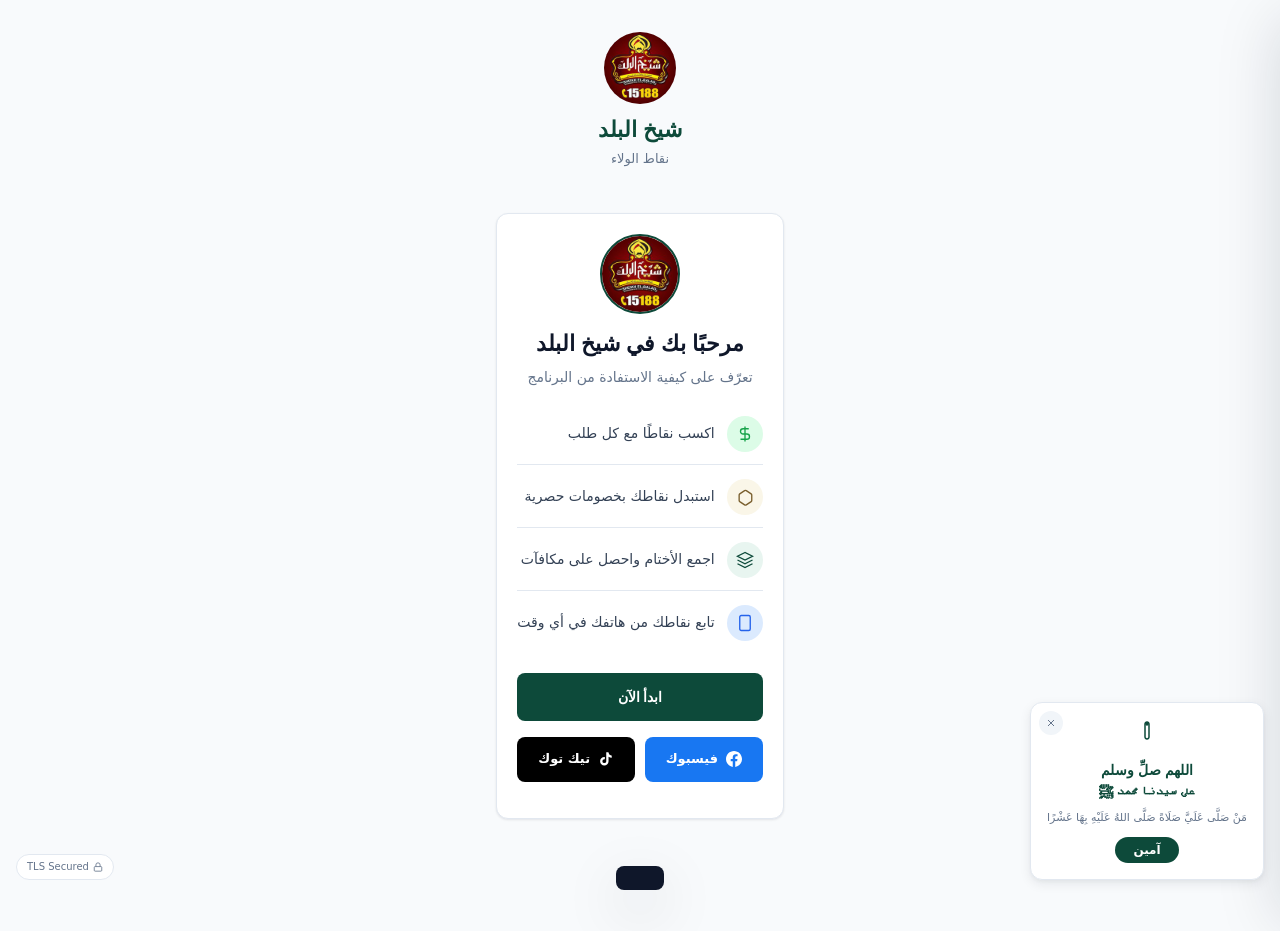
==== commit c72b73d9: "Add files via upload" ====
--- a/index.html
+++ b/index.html
@@ -8,847 +8,394 @@
   <meta name="referrer" content="strict-origin-when-cross-origin">
   <title id="pageTitle">شيخ البلد - نقاط الولاء</title>
   <link rel="manifest" href="manifest.json">
-  <meta name="theme-color" id="themeColorMeta" content="#8B0000">
+  <meta name="theme-color" id="themeColorMeta" content="#0d4a3a">
   <meta name="apple-mobile-web-app-capable" content="yes">
   <meta name="apple-mobile-web-app-status-bar-style" content="black-translucent">
   <meta name="apple-mobile-web-app-title" id="appleTitleMeta" content="شيخ البلد">
   <link rel="apple-touch-icon" href="icon-192x192.png">
-  <link href="https://fonts.googleapis.com/css2?family=Cairo:wght@400;600;700;900&display=swap" rel="stylesheet">
-  <style>
-    :root {
-      --red: #8B0000; --red2: #A50000; --gold: #D4AF37; --gold2: #F0C93A;
-      --cream: #F8F4ED; --dark: #1a0000; --green: #27AE60; --shadow: 0 4px 24px rgba(0,0,0,0.12);
-    }
-    * { margin:0; padding:0; box-sizing:border-box; }
-    body { font-family:'Cairo',sans-serif; background:var(--cream); color:var(--dark); min-height:100vh; }
-
-    header {
-      background: linear-gradient(160deg, #6B0000 0%, #8B0000 50%, #A50000 100%);
-      padding: 32px 20px 52px;
-      text-align: center; position: relative; overflow: hidden;
-      border-bottom: 3px solid var(--gold);
-    }
-    header::before {
-      content:''; position:absolute; inset:0;
-      background: radial-gradient(ellipse at 50% 0%, rgba(212,175,55,0.15) 0%, transparent 70%);
-    }
-    .header-logo {
-      width:88px; height:88px; border-radius:50%;
-      border:3px solid var(--gold); object-fit:cover;
-      margin-bottom:10px; box-shadow:0 4px 20px rgba(0,0,0,0.4);
-      position:relative;
-    }
-    header h1 { color:var(--gold2); font-size:24px; font-weight:900; position:relative; text-shadow:0 2px 8px rgba(0,0,0,0.4); }
-    header p { color:rgba(255,255,255,0.75); font-size:12px; margin-top:3px; position:relative; }
-
-    main { max-width:430px; margin:-22px auto 0; padding:0 14px 96px; }
-
-    .card {
-      background:#fff; border-radius:20px; box-shadow:var(--shadow);
-      padding:20px; margin-bottom:14px;
-      border:1px solid rgba(212,175,55,0.12);
-    }
-    .card-title {
-      font-size:14px; font-weight:700; color:var(--dark);
-      margin-bottom:14px; display:flex; align-items:center; gap:7px;
-    }
-
-    .logo-img {
-      width:76px; height:76px; border-radius:50%; object-fit:cover;
-      display:block; margin:0 auto 10px;
-      border:3px solid var(--gold); box-shadow:0 4px 12px rgba(0,0,0,0.15);
-    }
-    .login-title { text-align:center; font-size:20px; font-weight:900; color:var(--dark); margin-bottom:4px; }
-    .login-sub { text-align:center; color:#999; font-size:12px; margin-bottom:20px; }
-
-    input[type="text"], input[type="file"] {
-      width:100%; border:2px solid #eee; border-radius:12px;
-      padding:13px 16px; font-size:15px; font-family:'Cairo',sans-serif;
-      text-align:center; transition:border-color 0.2s; outline:none; color:var(--dark);
-    }
-    input:focus { border-color:var(--gold); }
-    input.error { border-color:#e74c3c; background:#fdf2f2; }
-    .field-error { color:#e74c3c; font-size:12px; margin-top:4px; text-align:center; display:none; }
-
-    .btn-primary {
-      width:100%; background:linear-gradient(135deg, var(--red), var(--red2));
-      color:var(--gold2); border:2px solid var(--gold); border-radius:12px;
-      padding:14px; font-size:15px; font-weight:700; font-family:'Cairo',sans-serif;
-      cursor:pointer; margin-top:10px; transition:transform 0.15s, box-shadow 0.15s;
-      box-shadow:0 4px 16px rgba(139,0,0,0.35);
-    }
-    .btn-primary:hover { transform:translateY(-1px); }
-    .btn-primary:active { transform:translateY(0); }
-    .btn-primary:disabled { opacity:0.6; cursor:not-allowed; transform:none; }
-
-    .points-hero {
-      background:linear-gradient(150deg, #6B0000 0%, #8B0000 50%, #A50000 100%);
-      border-radius:20px; padding:24px 20px; text-align:center; color:#fff;
-      margin-bottom:14px; position:relative; overflow:hidden;
-      border:2px solid rgba(212,175,55,0.6);
-      box-shadow:0 8px 32px rgba(139,0,0,0.35);
-    }
-    .points-hero::before {
-      content:''; position:absolute; inset:0;
-      background:radial-gradient(ellipse at 50% -20%, rgba(212,175,55,0.2) 0%, transparent 65%);
-    }
-    .points-name { font-size:15px; font-weight:600; opacity:0.9; margin-bottom:6px; position:relative; }
-    .points-number {
-      font-size:72px; font-weight:900; line-height:1;
-      margin-bottom:2px; color:var(--gold2); position:relative;
-      text-shadow:0 2px 12px rgba(0,0,0,0.3);
-    }
-    .points-label { font-size:13px; opacity:0.8; position:relative; }
-    .level-badge {
-      display:inline-flex; align-items:center; gap:5px;
-      padding:5px 14px; border-radius:99px; font-size:12px; font-weight:700;
-      margin:8px auto 0; position:relative;
-    }
-    .level-bronze { background:rgba(205,133,63,0.25); color:#FFD89A; border:1.5px solid #CD853F; }
-    .level-silver  { background:rgba(192,192,192,0.2); color:#ddd; border:1.5px solid #aaa; }
-    .level-gold    { background:rgba(212,175,55,0.25); color:var(--gold2); border:1.5px solid var(--gold); }
-    .level-plat    { background:rgba(52,152,219,0.2); color:#a8d8f0; border:1.5px solid #3498DB; }
-
-    .progress-section { margin-top:14px; position:relative; }
-    .progress-label {
-      display:flex; justify-content:space-between;
-      font-size:12px; margin-bottom:6px; color:rgba(255,255,255,0.85); position:relative;
-    }
-    .progress-track { height:9px; background:rgba(255,255,255,0.18); border-radius:99px; overflow:hidden; }
-    .progress-fill {
-      height:100%; background:linear-gradient(90deg,var(--gold),var(--gold2));
-      border-radius:99px; transition:width 1.2s cubic-bezier(.4,0,.2,1);
-    }
-    .last-visit { font-size:11px; color:rgba(255,255,255,0.6); margin-top:5px; position:relative; }
-
-    .reward-ready {
-      background:linear-gradient(135deg,#27AE60,#2ECC71);
-      color:#fff; border-radius:18px; padding:18px 16px; text-align:center;
-      margin-bottom:14px; animation:pulse 2s infinite;
-    }
-    @keyframes pulse {
-      0%,100% { box-shadow:0 0 0 0 rgba(39,174,96,0.4); }
-      50%      { box-shadow:0 0 0 10px rgba(39,174,96,0); }
-    }
-    .reward-ready .icon { font-size:32px; margin-bottom:6px; }
-    .reward-ready h3 { font-size:16px; font-weight:900; margin-bottom:3px; }
-    .reward-ready p  { font-size:12px; opacity:0.9; margin-bottom:10px; }
-    .btn-green {
-      width:100%; background:#fff; color:#27AE60;
-      border:none; border-radius:10px; padding:12px;
-      font-size:14px; font-weight:700; font-family:'Cairo',sans-serif;
-      cursor:pointer; box-shadow:0 3px 10px rgba(0,0,0,0.15);
-    }
-    .btn-green:disabled { opacity:0.6; cursor:not-allowed; }
-    .pending-badge {
-      background:#FFF8E1; border:2px solid var(--gold); border-radius:16px;
-      padding:14px 16px; text-align:center; margin-bottom:14px;
-    }
-    .pending-badge .icon { font-size:26px; margin-bottom:4px; }
-    .pending-badge p { font-size:12px; color:#856404; }
-
-    .stamp-card {
-      background:linear-gradient(135deg,#fffdf5,#fff8e7);
-      border:2px solid var(--gold); border-radius:20px;
-      padding:18px; margin-bottom:14px;
-      box-shadow:0 4px 20px rgba(212,175,55,0.18);
-    }
-    .stamp-card-title { text-align:center; font-size:15px; font-weight:900; color:var(--dark); margin-bottom:3px; }
-    .stamp-card-sub { text-align:center; font-size:11px; color:#aaa; margin-bottom:14px; }
-    .stamps-grid {
-      display:grid; grid-template-columns:repeat(5,1fr);
-      gap:8px; margin-bottom:12px;
-    }
-    .stamp {
-      aspect-ratio:1; border-radius:10px; border:2px dashed #ddd;
-      display:flex; align-items:center; justify-content:center;
-      font-size:22px; background:#f7f7f7; transition:all 0.3s;
-    }
-    .stamp.filled {
-      border:2px solid var(--gold);
-      background:linear-gradient(135deg,#fff3cd,#fff8e7);
-      box-shadow:0 2px 8px rgba(212,175,55,0.3);
-      animation:stampPop 0.4s ease;
-    }
-    @keyframes stampPop {
-      0% { transform:scale(0.5); opacity:0; }
-      70% { transform:scale(1.15); }
-      100% { transform:scale(1); opacity:1; }
-    }
-    .stamp-count { text-align:center; font-size:12px; color:#999; margin-bottom:10px; }
-    .stamp-count strong { color:var(--red); font-size:14px; }
-    .btn-stamp {
-      width:100%; background:linear-gradient(135deg,var(--gold),var(--gold2));
-      color:var(--dark); border:none; border-radius:12px;
-      padding:12px; font-size:14px; font-weight:700;
-      font-family:'Cairo',sans-serif; cursor:pointer;
-      box-shadow:0 4px 14px rgba(212,175,55,0.4); transition:transform 0.15s;
-    }
-    .btn-stamp:hover { transform:translateY(-1px); }
-    .btn-stamp:disabled { opacity:0.6; cursor:not-allowed; transform:none; }
-    .stamp-reward {
-      background:linear-gradient(135deg,var(--gold),var(--gold2));
-      color:var(--dark); border-radius:14px; padding:14px;
-      text-align:center; margin-top:10px; font-weight:700; font-size:14px; display:none;
-    }
-    .stamp-pending-msg {
-      background:#fff3cd; color:#856404; border-radius:10px; padding:10px;
-      text-align:center; font-size:12px; margin-top:8px; display:none;
-    }
-    .btn-claim-reward {
-      width:100%; background:linear-gradient(135deg,var(--green),#2ECC71);
-      color:#fff; border:none; border-radius:12px;
-      padding:13px; font-size:14px; font-weight:700;
-      font-family:'Cairo',sans-serif; cursor:pointer; margin-top:10px;
-      box-shadow:0 4px 14px rgba(39,174,96,0.35); transition:transform 0.15s;
-      display:none;
-    }
-    .btn-claim-reward:hover { transform:translateY(-1px); }
-    .btn-claim-reward:disabled { opacity:0.6; cursor:not-allowed; transform:none; }
-
-    .completed-card {
-      background:linear-gradient(135deg,#fffdf5,#fff3cd);
-      border:3px solid var(--gold); border-radius:22px;
-      padding:24px; text-align:center; position:relative; overflow:hidden;
-      box-shadow:0 8px 28px rgba(212,175,55,0.3);
-    }
-    .completed-card .stamps-grid { margin-top:16px; }
-    .completed-seal {
-      position:absolute; top:50%; left:50%;
-      transform:translate(-50%,-50%) rotate(-18deg);
-      border:6px solid var(--red); color:var(--red);
-      border-radius:16px; padding:10px 24px;
-      font-size:28px; font-weight:900; letter-spacing:2px;
-      opacity:0.85; pointer-events:none;
-      text-shadow:0 2px 4px rgba(0,0,0,0.1);
-      box-shadow:0 0 0 4px rgba(139,0,0,0.08);
-      font-family:'Cairo',sans-serif;
-      animation:sealPop 0.5s cubic-bezier(.34,1.56,.64,1);
-    }
-    @keyframes sealPop {
-      0% { transform:translate(-50%,-50%) rotate(-18deg) scale(0); opacity:0; }
-      70% { transform:translate(-50%,-50%) rotate(-18deg) scale(1.15); }
-      100% { transform:translate(-50%,-50%) rotate(-18deg) scale(1); opacity:0.85; }
-    }
-    .completed-title { font-size:17px; font-weight:900; color:var(--dark); margin-bottom:4px; }
-    .completed-sub { font-size:12px; color:#999; margin-bottom:4px; }
-
-    .tx-item { display:flex; align-items:center; gap:10px; padding:10px 0; border-bottom:1px solid #f0f0f0; }
-    .tx-item:last-child { border-bottom:none; }
-    .tx-icon { font-size:22px; flex-shrink:0; }
-    .tx-info { flex:1; }
-    .tx-type { font-size:12px; font-weight:600; color:var(--dark); }
-    .tx-date { font-size:10px; color:#bbb; margin-top:1px; }
-    .tx-points { font-size:14px; font-weight:900; }
-    .tx-points.earn   { color:var(--green); }
-    .tx-points.redeem { color:var(--red); }
-
-    .leader-item { display:flex; align-items:center; gap:10px; padding:9px 0; border-bottom:1px solid #f5f5f5; }
-    .leader-item:last-child { border-bottom:none; }
-    .leader-rank {
-      width:30px; height:30px; border-radius:50%;
-      display:flex; align-items:center; justify-content:center;
-      font-weight:900; font-size:13px; flex-shrink:0;
-    }
-    .rank-1 { background:#FFD700; color:#8B4513; }
-    .rank-2 { background:#C0C0C0; color:#333; }
-    .rank-3 { background:#CD853F; color:#fff; }
-    .rank-other { background:#f0f0f0; color:#888; }
-    .leader-name { flex:1; font-weight:600; font-size:13px; }
-    .leader-pts  { font-weight:900; color:var(--red); font-size:13px; }
-
-    .warning-80 {
-      background:#fffbeb; border:2px solid var(--gold); border-radius:14px;
-      padding:12px; text-align:center; margin-bottom:14px;
-      font-size:12px; color:#856404; font-weight:600;
-    }
-
-    .btn-share {
-      width:100%; background:#25D366; color:#fff; border:none;
-      border-radius:12px; padding:12px; font-size:14px; font-weight:700;
-      font-family:'Cairo',sans-serif; cursor:pointer; margin-top:6px;
-      display:flex; align-items:center; justify-content:center; gap:7px;
-    }
-
-    .logout-btn {
-      display:block; margin:4px auto 0;
-      background:transparent; border:2px solid #e0e0e0; color:#ccc;
-      font-family:'Cairo',sans-serif; font-size:12px;
-      padding:9px 24px; border-radius:99px; cursor:pointer;
-    }
-
-    #toast {
-      position:fixed; bottom:84px; left:50%;
-      transform:translateX(-50%) translateY(80px);
-      background:var(--dark); color:#fff;
-      padding:11px 22px; border-radius:99px; font-size:13px; font-weight:600;
-      transition:transform 0.3s; z-index:999; white-space:nowrap;
-    }
-    #toast.show    { transform:translateX(-50%) translateY(0); }
-    #toast.success { background:var(--green); }
-    #toast.error   { background:#c0392b; }
-
-    .confetti-piece {
-      position:fixed; width:10px; height:10px; top:-20px;
-      border-radius:2px; animation:confettiFall linear forwards;
-      pointer-events:none; z-index:9999;
-    }
-    @keyframes confettiFall {
-      0%   { transform:translateY(0) rotate(0deg); opacity:1; }
-      100% { transform:translateY(110vh) rotate(720deg); opacity:0; }
-    }
-
-    body.dark { background:#1a0a0a; color:#f0e6d3; }
-    body.dark .card { background:#2a1010; border-color:rgba(212,175,55,0.15); }
-    body.dark .stat-card { background:#2a1010; }
-    body.dark input[type="text"] { background:#2a1010; border-color:#444; color:#f0e6d3; }
-    body.dark .tx-item { border-color:#333; }
-    body.dark .tx-type { color:#f0e6d3; }
-    body.dark .leader-item { border-color:#2a2a2a; }
-    body.dark .stamp-card { background:#1e1208; border-color:rgba(212,175,55,0.4); }
-    body.dark .stamp { background:#2a2a2a; border-color:#444; }
-    body.dark .stamp.filled { background:#2a1e00; }
-    body.dark .invoice-card { background:#0a1e2a; border-color:#3498DB; }
-
-    #installBanner {
-      display:none; background:linear-gradient(135deg,var(--red),var(--red2));
-      color:#fff; padding:10px 14px; text-align:center; font-size:12px;
-      border-bottom:2px solid var(--gold); gap:8px;
-      align-items:center; justify-content:center;
-    }
-    #installBanner.show { display:flex; }
-    #installBanner button {
-      background:var(--gold2); color:var(--dark); border:none; border-radius:7px;
-      padding:5px 12px; font-size:11px; font-weight:700;
-      font-family:'Cairo',sans-serif; cursor:pointer;
-    }
-
-    .dark-toggle {
-      position:fixed; bottom:84px; left:16px;
-      width:38px; height:38px; border-radius:50%;
-      background:var(--red); border:2px solid var(--gold);
-      color:#fff; font-size:16px; cursor:pointer;
-      display:flex; align-items:center; justify-content:center;
-      box-shadow:0 4px 16px rgba(0,0,0,0.3); z-index:100;
-    }
-
-    .tab-page { display:none; }
-    .tab-page.active { display:block; }
-
-    .menu-btn {
-      position:fixed; top:18px; right:14px; z-index:300;
-      width:44px; height:44px; border-radius:50%;
-      background:rgba(0,0,0,0.25); border:2px solid var(--gold);
-      color:#fff; font-size:20px; cursor:pointer;
-      display:flex; align-items:center; justify-content:center;
-      box-shadow:0 4px 14px rgba(0,0,0,0.25);
-    }
-    body.dark .menu-btn { background:rgba(0,0,0,0.4); }
-
-    /* BOTTOM TAB BAR */
-    .bottom-nav {
-      position:fixed; bottom:0; left:0; right:0; z-index:300;
-      background:#fff; border-top:1px solid #eee;
-      display:flex; padding:6px 4px calc(6px + env(safe-area-inset-bottom));
-      box-shadow:0 -4px 16px rgba(0,0,0,0.06);
-    }
-    body.dark .bottom-nav { background:#1e1208; border-color:#2a2a2a; }
-    .bn-item {
-      flex:1; display:flex; flex-direction:column; align-items:center; gap:3px;
-      background:none; border:none; font-family:'Cairo',sans-serif;
-      padding:6px 2px; cursor:pointer; color:#aaa;
-    }
-    .bn-item .bn-icon { display:flex; align-items:center; justify-content:center; width:22px; height:22px; }
-    .bn-item .bn-icon svg { width:22px; height:22px; display:block; }
-    .bn-item .bn-label { font-size:10px; font-weight:600; }
-    .bn-item.active { color:var(--red); }
-    body.dark .bn-item.active { color:var(--gold2); }
-    .bn-item .bn-dot {
-      position:absolute; top:2px; inset-inline-end:22%;
-      width:8px; height:8px; border-radius:50%; background:#e74c3c;
-      border:1.5px solid #fff; display:none;
-    }
-    .bn-item { position:relative; }
-    .bn-item.has-badge .bn-dot { display:block; }
-
-    .drawer-overlay {
-      position:fixed; inset:0; background:rgba(0,0,0,0.5);
-      z-index:400; opacity:0; pointer-events:none; transition:opacity 0.3s;
-    }
-    .drawer-overlay.show { opacity:1; pointer-events:auto; }
-
-    .drawer {
-      position:fixed; top:0; right:0; height:100%; width:78%; max-width:300px;
-      background:#fff; z-index:401; padding:24px 18px;
-      transform:translateX(100%); transition:transform 0.3s cubic-bezier(.4,0,.2,1);
-      box-shadow:-6px 0 30px rgba(0,0,0,0.25);
-      display:flex; flex-direction:column; gap:6px;
-    }
-    .drawer.open { transform:translateX(0); }
-    body.dark .drawer { background:#1e1208; }
-    .drawer-header {
-      font-size:17px; font-weight:900; color:var(--red);
-      margin-bottom:6px; padding-bottom:14px;
-      border-bottom:1px solid #eee;
-    }
-    body.dark .drawer-header { color:var(--gold2); border-color:#333; }
-    .drawer-item {
-      display:flex; align-items:center; justify-content:space-between; gap:12px;
-      background:none; border:none; border-bottom:1px solid #f2f2f2; cursor:pointer;
-      font-family:'Cairo',sans-serif; font-size:14px; font-weight:600;
-      color:var(--dark); padding:15px 2px; border-radius:0;
-      text-align:right; transition:opacity 0.15s;
-    }
-    .drawer-item .d-left { display:flex; align-items:center; gap:12px; }
-    .drawer-item .d-chevron { color:#ccc; font-size:13px; }
-    body.dark .drawer-item { color:#f0e6d3; border-color:#2a2a2a; }
-    .drawer-item .d-icon {
-      font-size:16px; width:34px; height:34px; border-radius:50%;
-      background:rgba(212,175,55,0.12); display:flex; align-items:center; justify-content:center;
-      flex-shrink:0;
-    }
-    .drawer-item:active { opacity:0.6; }
-    .drawer-item.active .d-icon { background:var(--red); }
-    .drawer-item.active { color:var(--red); }
-    body.dark .drawer-item.active { color:var(--gold2); }
-    .drawer-logout {
-      margin-top:10px; color:#c0392b !important; border-bottom:none;
-    }
-    .drawer-dev { color:#1aa64c !important; }
-
-    .spinner {
-      display:inline-block; width:18px; height:18px;
-      border:2.5px solid rgba(255,255,255,0.3);
-      border-top-color:#fff; border-radius:50%;
-      animation:spin 0.7s linear infinite;
-      vertical-align:middle; margin-left:5px;
-    }
-    @keyframes spin { to { transform:rotate(360deg); } }
-    .hidden { display:none !important; }
-
-    /* SALAH — floating bubble, non-blocking */
-    #salahOverlay {
-      position:fixed; bottom:84px; right:14px; z-index:500;
-      max-width:215px; display:none; pointer-events:none;
-    }
-    #salahOverlay.show { display:block; }
-    #salahBox {
-      position:relative; pointer-events:auto;
-      background:linear-gradient(160deg,#fff9ee 0%,#fff3cd 100%);
-      border:2px solid var(--gold); border-radius:18px;
-      padding:14px 14px 12px; text-align:center;
-      box-shadow:0 10px 28px rgba(0,0,0,0.22);
-      animation:bubbleIn 0.45s cubic-bezier(0.34,1.56,0.64,1);
-    }
-    #salahBox::after {
-      content:''; position:absolute; bottom:-9px; right:22px;
-      width:16px; height:16px;
-      background:#fff3cd; border-left:2px solid var(--gold); border-bottom:2px solid var(--gold);
-      transform:rotate(-45deg); border-radius:0 0 3px 0;
-    }
-    @keyframes bubbleIn { from { transform:translateY(16px) scale(0.85); opacity:0 } to { transform:translateY(0) scale(1); opacity:1 } }
-    #salahBox .s-close {
-      position:absolute; top:6px; right:6px;
-      width:20px; height:20px; border-radius:50%; border:none;
-      background:rgba(139,0,0,0.08); color:#a3833a; font-size:11px;
-      display:flex; align-items:center; justify-content:center; cursor:pointer;
-    }
-    #salahBox .s-icon { font-size:26px; margin-bottom:4px; display:block; }
-    #salahBox .s-main { font-size:13px; font-weight:800; color:var(--red); line-height:1.5; margin-bottom:3px; }
-    #salahBox .s-sub  { font-size:10.5px; color:#9a7a30; margin-bottom:9px; line-height:1.5; }
-    #salahBox .s-btn  {
-      background:linear-gradient(135deg,var(--red),var(--red2));
-      color:var(--gold2); border:1.5px solid var(--gold);
-      border-radius:99px; padding:6px 18px;
-      font-size:11px; font-weight:700; font-family:'Cairo',sans-serif;
-      cursor:pointer; transition:transform 0.15s;
-    }
-    #salahBox .s-btn:hover { transform:translateY(-1px); }
-    body.dark #salahBox { background:linear-gradient(160deg,#241808,#1e1208); }
-    body.dark #salahBox::after { background:#1e1208; }
-
-    .lockout-msg {
-      background:#fde8e8; color:#c0392b; border-radius:10px;
-      padding:10px; text-align:center; font-size:13px; margin-top:8px;
-      display:none;
-    }
-    .security-badge {
-      position:fixed; bottom:24px; right:16px;
-      font-size:11px; color:#aaa; z-index:100;
-      background:rgba(255,255,255,0.8); padding:4px 10px;
-      border-radius:99px; backdrop-filter:blur(4px);
-    }
-    body.dark .security-badge { background:rgba(0,0,0,0.5); color:#888; }
-
-    /* ── Multi Cards Tab ── */
-    .cards-list { display:flex; flex-direction:column; gap:14px; }
-    .multi-card {
-      background:#fff;
-      border:1.5px solid rgba(139,0,0,0.15);
-      border-radius:18px;
-      padding:16px;
-      box-shadow:0 2px 10px rgba(139,0,0,0.07);
-    }
-    .multi-card-header {
-      display:flex; justify-content:space-between; align-items:center;
-      margin-bottom:10px;
-    }
-    .multi-card-name { font-size:15px; font-weight:900; color:var(--dark); }
-    .multi-card-reward {
-      font-size:11px; color:#fff;
-      background:var(--red); border-radius:20px;
-      padding:3px 10px; font-weight:700;
-    }
-    .multi-stamps-grid {
-      display:flex; flex-wrap:wrap; gap:6px;
-      justify-content:center; margin:10px 0;
-    }
-    .multi-stamp {
-      width:32px; height:32px; border-radius:50%;
-      border:2px solid #ddd;
-      background:#f5f5f5;
-      display:flex; align-items:center; justify-content:center;
-      font-size:14px; transition:all 0.3s;
-    }
-    .multi-stamp.filled {
-      background:linear-gradient(135deg,#8B0000,#D4AF37);
-      border-color:var(--gold);
-      animation:stampPop 0.4s ease;
-    }
-    .multi-card-count { text-align:center; font-size:12px; color:#999; margin-bottom:8px; }
-    .multi-card-count strong { color:var(--red); }
-    .btn-card-reward {
-      width:100%; padding:10px; border:none; border-radius:12px;
-      background:linear-gradient(135deg,var(--red),var(--gold));
-      color:#fff; font-weight:800; font-size:13px;
-      cursor:pointer; margin-top:4px;
-    }
-    .btn-card-reward:disabled { opacity:0.5; cursor:not-allowed; }
-    .card-pending-msg {
-      text-align:center; font-size:12px; color:#F59E0B;
-      background:#FFFBEB; border-radius:8px; padding:8px; margin-top:6px;
-    }
-    .cards-mini-summary {
-      display:flex; gap:8px; margin-bottom:16px; overflow-x:auto;
-      padding-bottom:4px;
-    }
-    .card-mini {
-      flex-shrink:0; background:#fff; border:1.5px solid rgba(139,0,0,0.15);
-      border-radius:14px; padding:10px 14px; text-align:center;
-      min-width:90px; cursor:pointer;
-    }
-    .card-mini-name { font-size:11px; font-weight:700; color:var(--dark); }
-    .card-mini-progress { font-size:13px; font-weight:900; color:var(--red); margin-top:2px; }
-    body.dark .multi-card { background:#1e1208; border-color:rgba(212,175,55,0.2); }
-    body.dark .multi-stamp { background:#2a2a2a; border-color:#444; }
-    body.dark .card-mini { background:#1e1208; border-color:rgba(212,175,55,0.2); }
-  </style>
+  <link rel="preconnect" href="https://fonts.googleapis.com">
+  <link rel="preconnect" href="https://fonts.gstatic.com" crossorigin>
+  <link href="https://fonts.googleapis.com/css2?family=Cairo:wght@400;500;600;700&family=IBM+Plex+Sans+Arabic:wght@300;400;500;600;700&display=swap" rel="stylesheet">
+  <link rel="stylesheet" href="style.css">
 </head>
 <body>
 
-<!-- SALAH FLOATING BUBBLE -->
+<!-- INSTALL BANNER -->
+<div id="installBanner">
+  <span>ثبّت التطبيق على هاتفك</span>
+  <button id="installBtn">تثبيت</button>
+  <button class="close-btn" id="dismissInstallBtn">
+    <svg width="14" height="14" viewBox="0 0 24 24" fill="none" stroke="currentColor" stroke-width="2"><path d="M18 6L6 18M6 6l12 12"/></svg>
+  </button>
+</div>
+
+<!-- SALAH POPUP -->
 <div id="salahOverlay">
-  <div id="salahBox">
-    <button class="s-close" id="salahCloseX" aria-label="إغلاق">&#x2715;</button>
-    <span class="s-icon">&#x262A;</span>
-    <div class="s-main">اللهم صلِّ وسلم<br>على سيدنا محمد ﷺ</div>
-    <div class="s-sub">&laquo; من صلى عليّ صلاةً صلى الله عليه بها عشراً &raquo;</div>
-    <button class="s-btn" id="salahCloseBtn">آمين &#x1F932;</button>
+  <div class="salah-box">
+    <button class="salah-close" id="salahCloseX" aria-label="إغلاق">
+      <svg width="12" height="12" viewBox="0 0 24 24" fill="none" stroke="currentColor" stroke-width="2"><path d="M18 6L6 18M6 6l12 12"/></svg>
+    </button>
+    <span class="salah-icon">
+      <svg width="24" height="24" viewBox="0 0 24 24" fill="none" stroke="currentColor" stroke-width="1.5"><path d="M12 3c.5 0 1 .2 1.4.6.4.4.6.9.6 1.4v13c0 .5-.2 1-.6 1.4-.4.4-.9.6-1.4.6s-1-.2-1.4-.6c-.4-.4-.6-.9-.6-1.4V5c0-.5.2-1 .6-1.4C11 3.2 11.5 3 12 3z"/><circle cx="12" cy="5" r="1" fill="currentColor"/></svg>
+    </span>
+    <div class="salah-main">اللهم صلِّ وسلم<br>على سيدنا محمد ﷺ</div>
+    <div class="salah-sub">مَنْ صَلَّى عَلَيَّ صَلَاةً صَلَّى اللهُ عَلَيْهِ بِهَا عَشْرًا</div>
+    <button class="salah-btn" id="salahCloseBtn">آمين</button>
   </div>
 </div>
 
-<div id="installBanner">
-  <span>حمّل التطبيق على موبايلك!</span>
-  <button id="installBtn">تثبيت</button>
-  <button id="dismissInstallBtn" style="background:rgba(255,255,255,0.2);color:#fff;">&#x2715;</button>
+<div class="page-wrapper">
+
+  <!-- HEADER -->
+  <header class="header">
+    <img src="icon-192x192.png" class="header-logo" alt="شيخ البلد" id="headerLogo">
+    <h1 id="headerTitle">شيخ البلد</h1>
+    <p id="headerTagline">نقاط الولاء</p>
+  </header>
+
+  <main>
+
+    <!-- SPLASH SCREEN -->
+    <div id="splashScreen" class="card">
+      <div class="text-center mb-4">
+        <img src="icon-192x192.png" style="width:80px;height:80px;border-radius:50%;margin:0 auto 12px;border:2px solid var(--brand);" alt="شيخ البلد">
+        <div class="login-title" id="splashTitle">مرحبًا بك في نظام الولاء</div>
+        <div class="login-sub" style="margin-bottom:8px;">تعرّف على كيفية الاستفادة من البرنامج</div>
+      </div>
+
+      <div class="info-list">
+        <div class="info-row">
+          <div class="info-icon" style="background:var(--success-soft);color:var(--success);">
+            <svg viewBox="0 0 24 24" fill="none" stroke="currentColor" stroke-width="1.8"><path d="M12 2v20M17 5H9.5a3.5 3.5 0 000 7h5a3.5 3.5 0 010 7H6"/></svg>
+          </div>
+          <span class="info-text">اكسب نقاطًا مع كل طلب</span>
+        </div>
+        <div class="info-row">
+          <div class="info-icon" style="background:var(--accent-soft);color:#7a5f2e;">
+            <svg viewBox="0 0 24 24" fill="none" stroke="currentColor" stroke-width="1.8"><path d="M20.2 7.8l-6.5-4.3a2 2 0 00-2.2 0L5 7.8a2 2 0 00-.8 1.6v7.2a2 2 0 00.8 1.6l6.5 4.3a2 2 0 002.2 0l6.5-4.3a2 2 0 00.8-1.6V9.4a2 2 0 00-.8-1.6z"/><path d="M12 12v.01"/></svg>
+          </div>
+          <span class="info-text">استبدل نقاطك بخصومات حصرية</span>
+        </div>
+        <div class="info-row">
+          <div class="info-icon" style="background:var(--brand-soft);color:var(--brand);">
+            <svg viewBox="0 0 24 24" fill="none" stroke="currentColor" stroke-width="1.8"><path d="M12 2L2 7l10 5 10-5-10-5z"/><path d="M2 17l10 5 10-5"/><path d="M2 12l10 5 10-5"/></svg>
+          </div>
+          <span class="info-text">اجمع الأختام واحصل على مكافآت</span>
+        </div>
+        <div class="info-row">
+          <div class="info-icon" style="background:#dbeafe;color:#2563eb;">
+            <svg viewBox="0 0 24 24" fill="none" stroke="currentColor" stroke-width="1.8"><rect x="5" y="2" width="14" height="20" rx="2" ry="2"/><path d="M12 18h.01"/></svg>
+          </div>
+          <span class="info-text">تابع نقاطك من هاتفك في أي وقت</span>
+        </div>
+      </div>
+
+      <button class="btn btn-primary btn-full" id="splashStartBtn">ابدأ الآن</button>
+
+      <div class="social-grid mt-4">
+        <a href="https://www.facebook.com/share/1DhbKDUUra/" target="_blank" rel="noopener noreferrer" class="social-btn btn-facebook" id="fbLink">
+          <svg width="16" height="16" viewBox="0 0 24 24" fill="currentColor"><path d="M24 12.073c0-6.627-5.373-12-12-12s-12 5.373-12 12c0 5.99 4.388 10.954 10.125 11.854v-8.385H7.078v-3.47h3.047V9.43c0-3.007 1.792-4.669 4.533-4.669 1.312 0 2.686.235 2.686.235v2.953H15.83c-1.491 0-1.956.925-1.956 1.874v2.25h3.328l-.532 3.47h-2.796v8.385C19.612 23.027 24 18.062 24 12.073z"/></svg>
+          فيسبوك
+        </a>
+        <a href="https://www.tiktok.com/@skeikh.el.balad" target="_blank" rel="noopener noreferrer" class="social-btn btn-tiktok" id="ttLink">
+          <svg width="16" height="16" viewBox="0 0 24 24" fill="currentColor"><path d="M19.59 6.69a4.83 4.83 0 01-3.77-4.25V2h-3.45v13.67a2.89 2.89 0 01-2.88 2.5 2.89 2.89 0 01-2.89-2.89 2.89 2.89 0 012.89-2.89c.28 0 .54.04.79.1V9.01a6.33 6.33 0 00-.79-.05 6.34 6.34 0 00-6.34 6.34 6.34 6.34 0 006.34 6.34 6.34 6.34 0 006.33-6.34V8.69a8.18 8.18 0 004.78 1.52V6.76a4.85 4.85 0 01-1.02-.07z"/></svg>
+          تيك توك
+        </a>
+      </div>
+    </div>
+
+    <!-- LOGIN CARD -->
+    <div id="loginCard" class="card hidden">
+      <div class="text-center mb-4">
+        <img src="icon-192x192.png" style="width:64px;height:64px;border-radius:50%;margin:0 auto 12px;" alt="شيخ البلد">
+        <div class="login-title">تسجيل الدخول</div>
+        <div class="login-sub">أدخل رقم هاتفك لعرض نقاطك</div>
+      </div>
+
+      <div class="input-group">
+        <input type="text" id="phoneInput" placeholder="01XXXXXXXXX" maxlength="11" inputmode="numeric" autocomplete="off" autocorrect="off" autocapitalize="off" spellcheck="false">
+        <span class="input-icon">
+          <svg width="18" height="18" viewBox="0 0 24 24" fill="none" stroke="currentColor" stroke-width="1.8"><path d="M22 16.92v3a2 2 0 01-2.18 2 19.79 19.79 0 01-8.63-3.07 19.5 19.5 0 01-6-6 19.79 19.79 0 01-3.07-8.67A2 2 0 014.11 2h3a2 2 0 012 1.72c.127.96.361 1.903.7 2.81a2 2 0 01-.45 2.11L8.09 9.91a16 16 0 006 6l1.27-1.27a2 2 0 012.11-.45c.907.339 1.85.573 2.81.7A2 2 0 0122 16.92z"/></svg>
+        </span>
+      </div>
+      <div class="field-error" id="phoneError">أدخل رقمًا مصريًا صحيحًا (11 رقمًا يبدأ بـ 01)</div>
+
+      <button class="btn btn-primary btn-full" id="lookupBtn">
+        <span id="loginBtnText">عرض النقاط</span>
+      </button>
+
+      <div class="lockout-msg" id="lockoutMsg">تم قفل الحساب مؤقتًا. انتظر <span id="lockoutTimer">15</span> دقيقة.</div>
+
+      <div class="register-prompt hidden" id="registerPrompt">
+        <div class="login-sub" style="margin-bottom:10px;">هذا الرقم غير مسجل. أدخل اسمك للتسجيل.</div>
+        <input type="text" id="registerNameInput" placeholder="الاسم الكامل" maxlength="50" autocomplete="off" autocorrect="off" spellcheck="false">
+        <div class="field-error" id="registerNameError">أدخل اسمًا صحيحًا (حرفان على الأقل)</div>
+        <button class="btn btn-primary btn-full" id="registerBtn">
+          <span id="registerBtnText">تسجيل</span>
+        </button>
+      </div>
+    </div>
+
+    <!-- DASHBOARD -->
+    <div id="dashboard" class="hidden">
+
+      <div id="tab-home" class="tab-page active">
+
+        <!-- POINTS HERO -->
+        <div class="hero-card">
+          <div class="hero-name" id="custName">—</div>
+          <div class="hero-points" id="custPoints">0</div>
+          <div class="hero-label">نقطة مجمّعة</div>
+          <div id="levelBadge" style="margin-top:10px;"></div>
+          <div class="last-visit" id="lastVisitTxt"></div>
+
+          <div class="progress-section">
+            <div class="progress-label">
+              <span>التقدم نحو المكافأة</span>
+              <span id="progressText">0 / 100</span>
+            </div>
+            <div class="progress-track">
+              <div class="progress-fill" id="progressBar" style="width:0%"></div>
+            </div>
+          </div>
+
+          <div class="hero-stats">
+            <div class="hero-stat">
+              <div class="hero-stat-label">المرحلة</div>
+              <div class="hero-stat-value" id="statLevel">مشترك جديد</div>
+            </div>
+            <div class="hero-stat">
+              <div class="hero-stat-label">التقدم</div>
+              <div class="hero-stat-value" id="statProgress">0%</div>
+            </div>
+            <div class="hero-stat">
+              <div class="hero-stat-label">الأختام</div>
+              <div class="hero-stat-value" id="statStamps">0/10</div>
+            </div>
+          </div>
+        </div>
+
+        <!-- REWARD READY -->
+        <div id="rewardReady" class="reward-card hidden">
+          <svg width="32" height="32" viewBox="0 0 24 24" fill="none" stroke="var(--accent)" stroke-width="1.5" style="margin:0 auto 8px;"><path d="M20 12v10H4V12M22 7H2v5h20V7zM12 22V7M12 7H7.5a2.5 2.5 0 010-5C11 2 12 7 12 7zM12 7h4.5a2.5 2.5 0 000-5C13 2 12 7 12 7z"/></svg>
+          <h3 style="font-size:18px;margin-bottom:4px;">مبروك! لديك خصم جاهز</h3>
+          <p style="font-size:14px;color:var(--ink-soft);margin-bottom:16px;">اضغط لطلب خصم <span id="discountPercent">15</span>% على طلبك</p>
+          <button class="btn btn-success btn-full" id="redeemBtn">استخدم الخصم</button>
+        </div>
+
+        <!-- PENDING REDEMPTION -->
+        <div id="pendingBadge" class="alert-card hidden">
+          <svg width="18" height="18" viewBox="0 0 24 24" fill="none" stroke="currentColor" stroke-width="2" style="flex-shrink:0;"><circle cx="12" cy="12" r="10"/><path d="M12 6v6l4 2"/></svg>
+          <span>طلب الخصم قيد المراجعة... انتظر الموافقة</span>
+        </div>
+
+        <!-- WARNING 80% -->
+        <div id="warning80" class="alert-card hidden" style="background:var(--accent-soft);border-left-color:var(--accent);color:#7a5f2e;">
+          <svg width="18" height="18" viewBox="0 0 24 24" fill="none" stroke="currentColor" stroke-width="2" style="flex-shrink:0;"><path d="M10.29 3.86L1.82 18a2 2 0 001.71 3h16.94a2 2 0 001.71-3L13.71 3.86a2 2 0 00-3.42 0z"/><path d="M12 9v4"/><path d="M12 17h.01"/></svg>
+          <span>اقتربت! متبقي <strong id="warning80pts"></strong> نقاط فقط للمكافأة</span>
+        </div>
+
+        <!-- CARDS MINI -->
+        <div id="homeMiniCards" style="margin-bottom:8px;"></div>
+
+        <!-- STAMP CARD -->
+        <div class="card">
+          <div class="card-header-bar"></div>
+          <div class="card-title">
+            <svg width="18" height="18" viewBox="0 0 24 24" fill="none" stroke="currentColor" stroke-width="1.8" style="margin-left:4px;"><path d="M12 2L2 7l10 5 10-5-10-5z"/><path d="M2 17l10 5 10-5"/><path d="M2 12l10 5 10-5"/></svg>
+            بطاقة الأختام
+          </div>
+          <div class="stamp-card-sub" style="text-align:center;font-size:13px;color:var(--muted);margin-bottom:18px;">اجمع 10 أختام واحصل على مكافأة</div>
+          <div class="stamps-grid" id="stampsGrid"></div>
+          <div class="stamp-count">لديك <strong id="stampCount">0</strong> من 10 أختام</div>
+          <button class="btn btn-secondary btn-full" id="stampRequestBtn">طلب ختم جديد</button>
+          <div class="stamp-reward hidden" id="stampRewardReady" style="background:var(--accent-soft);border:1px solid var(--accent);border-radius:8px;padding:14px;text-align:center;margin-top:10px;font-family:'Cairo',sans-serif;font-weight:600;font-size:14px;">
+            تهانينا! اكتملت البطاقة — أبلغ الكاشير لتسلم مكافأتك
+          </div>
+          <div class="stamp-pending-msg hidden" id="stampPending" style="background:var(--warning-soft);color:#92400e;border:1px solid var(--warning);border-radius:8px;padding:10px;text-align:center;font-size:12px;margin-top:8px;">
+            طلب الختم قيد المراجعة...
+          </div>
+          <button class="btn btn-success btn-full hidden" id="claimRewardBtn" style="margin-top:10px;">المطالبة بالمكافأة</button>
+          <div class="stamp-pending-msg hidden" id="rewardClaimPending" style="background:var(--warning-soft);color:#92400e;border:1px solid var(--warning);border-radius:8px;padding:10px;text-align:center;font-size:12px;margin-top:8px;">
+            طلب المكافأة قيد المراجعة...
+          </div>
+        </div>
+
+        <!-- HOW IT WORKS -->
+        <div class="card">
+          <div class="card-title">كيف يعمل النظام؟</div>
+          <div class="how-row">
+            <svg viewBox="0 0 24 24" fill="none" stroke="currentColor" stroke-width="1.8"><rect x="1" y="4" width="22" height="16" rx="2" ry="2"/><path d="M1 10h22"/></svg>
+            <span>ادفع فاتورتك في أي فرع من فروع شيخ البلد</span>
+          </div>
+          <div class="how-row">
+            <svg viewBox="0 0 24 24" fill="none" stroke="currentColor" stroke-width="1.8"><polygon points="12 2 15.09 8.26 22 9.27 17 14.14 18.18 21.02 12 17.77 5.82 21.02 7 14.14 2 9.27 8.91 8.26 12 2"/></svg>
+            <span>يضيف الكاشير نقاطًا على كل مشترياتك (10% من قيمة الفاتورة)</span>
+          </div>
+          <div class="how-row">
+            <svg viewBox="0 0 24 24" fill="none" stroke="currentColor" stroke-width="1.8"><path d="M12 2L2 7l10 5 10-5-10-5z"/><path d="M2 17l10 5 10-5"/><path d="M2 12l10 5 10-5"/></svg>
+            <span>اجمع 10 أختام على بطاقة الأختام واحصل على مكافأة</span>
+          </div>
+          <div class="how-row">
+            <svg viewBox="0 0 24 24" fill="none" stroke="currentColor" stroke-width="1.8"><path d="M20.2 7.8l-6.5-4.3a2 2 0 00-2.2 0L5 7.8a2 2 0 00-.8 1.6v7.2a2 2 0 00.8 1.6l6.5 4.3a2 2 0 002.2 0l6.5-4.3a2 2 0 00.8-1.6V9.4a2 2 0 00-.8-1.6z"/><path d="M12 12v.01"/></svg>
+            <span>عند الوصول إلى <strong id="howItWorksThreshold">100</strong> نقطة، يمكنك طلب خصم <strong id="howItWorksDiscount">15</strong>%</span>
+          </div>
+          <div class="how-row">
+            <svg viewBox="0 0 24 24" fill="none" stroke="currentColor" stroke-width="1.8"><circle cx="12" cy="8" r="7"/><path d="M8.21 13.89L7 23l5-3 5 3-1.21-9.12"/></svg>
+            <span>كلما زادت نقاطك، ارتقِ بمراحل أعلى: برونزي → فضي → ذهبي → بلاتيني</span>
+          </div>
+        </div>
+
+        <button class="btn btn-ghost" id="logoutBtn" style="display:block;margin:8px auto 0;width:auto;">
+          <svg width="16" height="16" viewBox="0 0 24 24" fill="none" stroke="currentColor" stroke-width="2" style="margin-left:4px;"><path d="M9 21H5a2 2 0 01-2-2V5a2 2 0 012-2h4"/><path d="M16 17l5-5-5-5"/><path d="M21 12H9"/></svg>
+          تسجيل خروج
+        </button>
+      </div>
+      <!-- END tab-home -->
+
+      <!-- HISTORY TAB -->
+      <div id="tab-history" class="tab-page">
+        <div class="card">
+          <div class="card-title">سجل المعاملات</div>
+          <div id="txList">
+            <div class="empty-state">لا توجد معاملات حتى الآن</div>
+          </div>
+        </div>
+      </div>
+      <!-- END tab-history -->
+
+      <!-- LEADERBOARD TAB -->
+      <div id="tab-leader" class="tab-page">
+        <div class="card">
+          <div class="card-title">أكثر العملاء ولاءً</div>
+          <div id="leaderboardList">
+            <div class="empty-state">لا توجد بيانات</div>
+          </div>
+        </div>
+
+        <!-- SHARE -->
+        <div class="card hidden" id="shareCard">
+          <div class="card-title">شارك نقاطك</div>
+          <button class="btn btn-success btn-full" id="shareBtn">
+            <svg width="18" height="18" viewBox="0 0 24 24" fill="currentColor"><path d="M17.472 14.382c-.297-.149-1.758-.867-2.03-.967-.273-.099-.471-.148-.67.15-.197.297-.767.966-.94 1.164-.173.199-.347.223-.644.075-.297-.15-1.255-.463-2.39-1.475-.883-.788-1.48-1.761-1.653-2.059-.173-.297-.018-.458.13-.606.134-.133.298-.347.446-.52.149-.174.198-.298.298-.497.099-.198.05-.371-.025-.52-.075-.149-.669-1.612-.916-2.207-.242-.579-.487-.5-.669-.51-.173-.008-.371-.01-.57-.01-.198 0-.52.074-.792.372-.272.297-1.04 1.016-1.04 2.479 0 1.462 1.065 2.875 1.213 3.074.149.198 2.096 3.2 5.077 4.487.709.306 1.262.489 1.694.625.712.227 1.36.195 1.871.118.571-.085 1.758-.719 2.006-1.413.248-.694.248-1.289.173-1.413-.074-.124-.272-.198-.57-.347m-5.421 7.403h-.004a9.87 9.87 0 01-5.031-1.378l-.361-.214-3.741.982.998-3.648-.235-.374a9.86 9.86 0 01-1.51-5.26c.001-5.45 4.436-9.884 9.888-9.884 2.64 0 5.122 1.03 6.988 2.898a9.825 9.825 0 012.893 6.994c-.003 5.45-4.437 9.884-9.885 9.884m8.413-18.297A11.815 11.815 0 0012.05 0C5.495 0 .16 5.335.157 11.892c0 2.096.547 4.142 1.588 5.945L.057 24l6.305-1.654a11.882 11.882 0 005.683 1.448h.005c6.554 0 11.89-5.335 11.893-11.893a11.821 11.821 0 00-3.48-8.413z"/></svg>
+            مشاركة على واتساب
+          </button>
+        </div>
+      </div>
+      <!-- END tab-leader -->
+
+      <!-- CARDS TAB -->
+      <div id="tab-cards" class="tab-page">
+        <div class="cards-mini-summary" id="cardsMiniSummary"></div>
+        <div class="cards-list" id="cardsList">
+          <div class="empty-state" style="padding:30px;">جاري تحميل البطاقات...</div>
+        </div>
+      </div>
+      <!-- END tab-cards -->
+
+      <!-- COMPLETED TAB -->
+      <div id="tab-completed" class="tab-page">
+        <div class="completed-card">
+          <div class="completed-seal">مكتمل</div>
+          <div class="completed-title">بطاقة الأختام — مكتملة</div>
+          <div class="completed-sub">تهانينا! استلمت مكافأتك</div>
+          <div class="stamps-grid" id="completedStampsGrid"></div>
+        </div>
+      </div>
+      <!-- END tab-completed -->
+
+    </div>
+    <!-- END dashboard -->
+
+  </main>
+
+  <!-- HAMBURGER MENU (hidden, kept for JS compatibility) -->
+  <button class="menu-btn hidden" id="menuBtn" style="position:fixed;top:14px;right:14px;z-index:300;width:40px;height:40px;border-radius:50%;background:var(--surface);border:1px solid var(--line);color:var(--ink);cursor:pointer;display:flex;align-items:center;justify-content:center;">
+    <svg width="18" height="18" viewBox="0 0 24 24" fill="none" stroke="currentColor" stroke-width="2"><path d="M3 12h18M3 6h18M3 18h18"/></svg>
+  </button>
+
+  <!-- DRAWER OVERLAY -->
+  <div class="drawer-overlay" id="drawerOverlay"></div>
+
+  <!-- DRAWER -->
+  <div class="drawer" id="drawer">
+    <div class="drawer-header" id="drawerHeader">المزيد</div>
+    <button class="drawer-item drawer-item-chevron hidden" id="drawerCompletedBtn" data-tab="tab-completed">
+      <span class="d-left">
+        <span class="d-icon">
+          <svg viewBox="0 0 24 24" fill="none" stroke="currentColor" stroke-width="1.8"><circle cx="12" cy="8" r="7"/><path d="M8.21 13.89L7 23l5-3 5 3-1.21-9.12"/></svg>
+        </span>
+        <span>بطاقة مكتملة</span>
+      </span>
+      <span class="d-chevron">&#x276E;</span>
+    </button>
+    <button class="drawer-item drawer-item-chevron" id="nav-darkmode">
+      <span class="d-left">
+        <span class="d-icon" id="darkIconSpan">
+          <svg viewBox="0 0 24 24" fill="none" stroke="currentColor" stroke-width="1.8"><path d="M21 12.79A9 9 0 1111.21 3 7 7 0 0021 12.79z"/></svg>
+        </span>
+        <span id="darkLabelSpan">المظهر الليلي</span>
+      </span>
+      <span class="d-chevron">&#x276E;</span>
+    </button>
+    <button class="drawer-item drawer-item-chevron drawer-dev" id="nav-contact">
+      <span class="d-left">
+        <span class="d-icon">
+          <svg viewBox="0 0 24 24" fill="none" stroke="currentColor" stroke-width="1.8"><path d="M21 11.5a8.38 8.38 0 01-.9 3.8 8.5 8.5 0 01-7.6 4.7 8.38 8.38 0 01-3.8-.9L3 21l1.9-5.7a8.38 8.38 0 01-.9-3.8 8.5 8.5 0 014.7-7.6 8.38 8.38 0 013.8-.9h.5a8.48 8.48 0 018 8v.5z"/></svg>
+        </span>
+        <span>اتصل بالمطور</span>
+      </span>
+      <span class="d-chevron">&#x276E;</span>
+    </button>
+    <button class="drawer-item drawer-item-chevron drawer-logout" id="nav-logout">
+      <span class="d-left">
+        <span class="d-icon">
+          <svg viewBox="0 0 24 24" fill="none" stroke="currentColor" stroke-width="1.8"><path d="M9 21H5a2 2 0 01-2-2V5a2 2 0 012-2h4"/><path d="M16 17l5-5-5-5"/><path d="M21 12H9"/></svg>
+        </span>
+        <span>تسجيل خروج</span>
+      </span>
+      <span class="d-chevron">&#x276E;</span>
+    </button>
+  </div>
+
+  <!-- BOTTOM NAV -->
+  <nav class="bottom-nav hidden" id="bottomNav">
+    <button class="bn-item active" data-tab="tab-home" id="bn-home">
+      <span class="bn-icon"><svg viewBox="0 0 24 24" fill="none" stroke="currentColor" stroke-width="1.8" stroke-linecap="round" stroke-linejoin="round"><path d="M3 10.5L12 3l9 7.5"/><path d="M5.5 9.5V20a1 1 0 001 1h11a1 1 0 001-1V9.5"/><path d="M9.5 21v-6h5v6"/></svg></span>
+      <span class="bn-label">الرئيسية</span>
+    </button>
+    <button class="bn-item" data-tab="tab-history" id="bn-history">
+      <span class="bn-icon"><svg viewBox="0 0 24 24" fill="none" stroke="currentColor" stroke-width="1.8" stroke-linecap="round" stroke-linejoin="round"><rect x="5" y="4" width="14" height="17" rx="2"/><path d="M9 3h6v3H9z"/><path d="M8.5 11h7M8.5 15h7M8.5 19h4"/></svg></span>
+      <span class="bn-label">السجل</span>
+    </button>
+    <button class="bn-item" data-tab="tab-leader" id="bn-leader">
+      <span class="bn-icon"><svg viewBox="0 0 24 24" fill="none" stroke="currentColor" stroke-width="1.8" stroke-linecap="round" stroke-linejoin="round"><circle cx="12" cy="15" r="6"/><path d="M9 9.5L7 3M15 9.5l2-6.5"/><path d="M12 12v6M9.5 15h5"/></svg></span>
+      <span class="bn-label">الترتيب</span>
+    </button>
+    <button class="bn-item" data-tab="tab-cards" id="bn-cards">
+      <span class="bn-icon"><svg viewBox="0 0 24 24" fill="none" stroke="currentColor" stroke-width="1.8" stroke-linecap="round" stroke-linejoin="round"><rect x="3" y="7" width="14" height="10" rx="2"/><path d="M7 4.5h11a2 2 0 012 2V14"/></svg></span>
+      <span class="bn-label">البطاقات</span>
+    </button>
+    <button class="bn-item" id="bn-more">
+      <span class="bn-icon"><svg viewBox="0 0 24 24" fill="currentColor"><circle cx="5" cy="12" r="1.8"/><circle cx="12" cy="12" r="1.8"/><circle cx="19" cy="12" r="1.8"/></svg></span>
+      <span class="bn-label">المزيد</span>
+      <span class="bn-dot" id="bnMoreDot"></span>
+    </button>
+  </nav>
+
+  <!-- TOAST -->
+  <div id="toast"></div>
+
+  <!-- CONFETTI CONTAINER -->
+  <div id="confettiContainer"></div>
+
+  <!-- SECURITY BADGE -->
+  <div class="security-badge">
+    <svg width="10" height="10" viewBox="0 0 24 24" fill="none" stroke="currentColor" stroke-width="2"><rect x="3" y="11" width="18" height="11" rx="2" ry="2"/><path d="M7 11V7a5 5 0 0110 0v4"/></svg>
+    TLS Secured
+  </div>
+
 </div>
-
-<header>
-  <img src="icon-192x192.png" class="header-logo" alt="شيخ البلد" onerror="this.style.display='none'">
-  <h1>شيخ البلد</h1>
-  <p>نقاط الولاء</p>
-</header>
-
-<main>
-
-  <!-- SPLASH / INTRO SCREEN -->
-  <div id="splashScreen" class="card">
-    <img src="icon-192x192.png" class="logo-img" alt="شيخ البلد" onerror="this.style.display='none'">
-    <div class="login-title">أهلاً بيك في شيخ البلد 🎉</div>
-    <div class="login-sub" style="margin-bottom:18px;">نظام نقاط الولاء بتاعنا — اعرف هتستفاد إزاي:</div>
-
-    <div style="text-align:right;display:flex;flex-direction:column;gap:12px;margin-bottom:22px;">
-      <div style="display:flex;align-items:flex-start;gap:10px;">
-        <span style="font-size:20px;">💰</span>
-        <span style="font-size:14px;color:#555;">بكل طلب تعمله، تكسب نقط ولاء تلقائي</span>
-      </div>
-      <div style="display:flex;align-items:flex-start;gap:10px;">
-        <span style="font-size:20px;">🎟️</span>
-        <span style="font-size:14px;color:#555;">اجمع نقطك واستبدلها بخصومات حصرية على فاتورتك</span>
-      </div>
-      <div style="display:flex;align-items:flex-start;gap:10px;">
-        <span style="font-size:20px;">🟢</span>
-        <span style="font-size:14px;color:#555;">كل زيارة = ختم جديد في بطاقتك، وبعد ما تكمل البطاقة تاخد صينية هدية 🎁</span>
-      </div>
-      <div style="display:flex;align-items:flex-start;gap:10px;">
-        <span style="font-size:20px;">📱</span>
-        <span style="font-size:14px;color:#555;">تابع نقاطك وأختامك وطلباتك من موبايلك في أي وقت</span>
-      </div>
-    </div>
-
-    <button class="btn-primary" id="splashStartBtn">
-      <span>يلا بينا 🚀</span>
-    </button>
-  </div>
-
-  <!-- LOGIN CARD -->
-  <div id="loginCard" class="card hidden">
-    <img src="icon-192x192.png" class="logo-img" alt="شيخ البلد" onerror="this.style.display='none'">
-    <div class="login-title">أهلاً بك!</div>
-    <div class="login-sub">ادخل رقم تليفونك عشان تشوف نقاطك</div>
-    <input type="text" id="phoneInput" placeholder="01XXXXXXXXX" maxlength="11" inputmode="numeric" autocomplete="off" autocorrect="off" autocapitalize="off" spellcheck="false">
-    <div class="field-error" id="phoneError">ادخل رقم مصري صحيح (11 رقم يبدأ بـ 01)</div>
-    <button class="btn-primary" id="lookupBtn">
-      <span id="loginBtnText">عرض نقاطي</span>
-    </button>
-    <div class="lockout-msg" id="lockoutMsg">تم تأمين الحساب مؤقتاً بسبب محاولات كثيرة. انتظر <span id="lockoutTimer">15</span> دقيقة.</div>
-
-    <div class="hidden" id="registerPrompt" style="margin-top:16px;padding-top:16px;border-top:1px dashed #eee;">
-      <div class="login-sub" style="margin-bottom:10px;">الرقم ده مش مسجل عندنا، اكتب اسمك وسجل دلوقتي 👇</div>
-      <input type="text" id="registerNameInput" placeholder="اسمك بالكامل" maxlength="50" autocomplete="off" autocorrect="off" spellcheck="false">
-      <div class="field-error" id="registerNameError">اكتب اسم صحيح (حرفين على الأقل)</div>
-      <button class="btn-primary" id="registerBtn">
-        <span id="registerBtnText">سجلني دلوقتي 🎉</span>
-      </button>
-    </div>
-  </div>
-
-  <div style="display:flex;gap:10px;margin-top:4px;margin-bottom:10px;">
-    <a href="https://www.facebook.com/share/1DhbKDUUra/" target="_blank" rel="noopener noreferrer"
-       style="display:flex;align-items:center;gap:7px;background:#1877F2;color:#fff;border-radius:12px;padding:11px 16px;font-size:13px;font-weight:700;font-family:'Cairo',sans-serif;text-decoration:none;flex:1;justify-content:center;box-shadow:0 3px 10px rgba(24,119,242,0.35);">
-      <svg width="18" height="18" viewBox="0 0 24 24" fill="white"><path d="M24 12.073c0-6.627-5.373-12-12-12s-12 5.373-12 12c0 5.99 4.388 10.954 10.125 11.854v-8.385H7.078v-3.47h3.047V9.43c0-3.007 1.792-4.669 4.533-4.669 1.312 0 2.686.235 2.686.235v2.953H15.83c-1.491 0-1.956.925-1.956 1.874v2.25h3.328l-.532 3.47h-2.796v8.385C19.612 23.027 24 18.062 24 12.073z"/></svg>
-      فيسبوك
-    </a>
-    <a href="https://www.tiktok.com/@skeikh.el.balad" target="_blank" rel="noopener noreferrer"
-       style="display:flex;align-items:center;gap:7px;background:#010101;color:#fff;border-radius:12px;padding:11px 16px;font-size:13px;font-weight:700;font-family:'Cairo',sans-serif;text-decoration:none;flex:1;justify-content:center;box-shadow:0 3px 10px rgba(0,0,0,0.25);">
-      <svg width="18" height="18" viewBox="0 0 24 24" fill="white"><path d="M19.59 6.69a4.83 4.83 0 01-3.77-4.25V2h-3.45v13.67a2.89 2.89 0 01-2.88 2.5 2.89 2.89 0 01-2.89-2.89 2.89 2.89 0 012.89-2.89c.28 0 .54.04.79.1V9.01a6.33 6.33 0 00-.79-.05 6.34 6.34 0 00-6.34 6.34 6.34 6.34 0 006.34 6.34 6.34 6.34 0 006.33-6.34V8.69a8.18 8.18 0 004.78 1.52V6.76a4.85 4.85 0 01-1.02-.07z"/></svg>
-      تيك توك
-    </a>
-  </div>
-
-  <!-- DASHBOARD -->
-  <div id="dashboard" class="hidden">
-
-    <div id="tab-home" class="tab-page active">
-      <!-- POINTS HERO -->
-      <div class="points-hero">
-        <div class="points-name" id="custName">—</div>
-        <div class="points-number" id="custPoints">0</div>
-        <div class="points-label">نقطة مجمّعة</div>
-        <div id="levelBadge" style="margin-top:8px;"></div>
-        <div class="last-visit" id="lastVisitTxt"></div>
-        <div class="progress-section">
-          <div class="progress-label">
-            <span>نحو مكافأتك</span>
-            <span id="progressText">0 / 100</span>
-          </div>
-          <div class="progress-track">
-            <div class="progress-fill" id="progressBar" style="width:0%"></div>
-          </div>
-        </div>
-        <div style="display:flex;gap:8px;margin-top:12px;position:relative;">
-          <div style="flex:1;background:rgba(255,255,255,0.12);border-radius:10px;padding:8px 6px;text-align:center;">
-            <div style="font-size:10px;opacity:0.7;margin-bottom:2px;">المرحلة</div>
-            <div style="font-size:12px;font-weight:700;" id="statLevel">مشترك جديد</div>
-          </div>
-          <div style="flex:1;background:rgba(255,255,255,0.12);border-radius:10px;padding:8px 6px;text-align:center;">
-            <div style="font-size:10px;opacity:0.7;margin-bottom:2px;">التقدم</div>
-            <div style="font-size:12px;font-weight:700;" id="statProgress">0%</div>
-          </div>
-          <div style="flex:1;background:rgba(255,255,255,0.12);border-radius:10px;padding:8px 6px;text-align:center;">
-            <div style="font-size:10px;opacity:0.7;margin-bottom:2px;">الأختام</div>
-            <div style="font-size:12px;font-weight:700;" id="statStamps">0/10</div>
-          </div>
-        </div>
-      </div>
-
-      <!-- REWARD READY -->
-      <div id="rewardReady" class="reward-ready hidden">
-        <div class="icon">&#x1F389;</div>
-        <h3>مبروك! معاك خصم جاهز</h3>
-        <p>اضغط واطلب خصم <span id="discountPercent">15</span>% على طلبك</p>
-        <button class="btn-green" id="redeemBtn">استخدم الخصم &#x1F381;</button>
-      </div>
-
-      <!-- PENDING REDEMPTION -->
-      <div id="pendingBadge" class="pending-badge hidden">
-        <div class="icon">&#x23F3;</div>
-        <p>طلب الخصم بيتراجع دلوقتي.. انتظر الموافقة من الكاشير</p>
-      </div>
-
-      <!-- WARNING 80% -->
-      <div id="warning80" class="warning-80 hidden">
-        &#x26A0; اقتربت! بعدك بس <strong id="warning80pts"></strong> نقطة للمكافأة
-      </div>
-
-      <!-- CARDS MINI (اختصار) -->
-      <div id="homeMiniCards" style="margin-bottom:8px;"></div>
-
-      <!-- STAMP CARD -->
-      <div class="stamp-card">
-        <div class="stamp-card-title">&#x1F37D; بطاقة الصواني</div>
-        <div class="stamp-card-sub">اجمع 10 أختام واحصل على صينية هدية!</div>
-        <div class="stamps-grid" id="stampsGrid"></div>
-        <div class="stamp-count">عندك <strong id="stampCount">0</strong> من 10 أختام</div>
-        <button class="btn-stamp" id="stampRequestBtn">&#x1FA84; طلب ختم جديد</button>
-        <div class="stamp-reward" id="stampRewardReady">
-          &#x1F389; مبروك! اكتملت البطاقة — صينية هدية في انتظارك!<br>
-          <small style="font-weight:400;font-size:11px;">أبلّغ الكاشير عشان تاخد هديتك &#x1F381;</small>
-        </div>
-        <div class="stamp-pending-msg" id="stampPending">
-          &#x23F3; طلب الختم بيتراجع من الأدمن...
-        </div>
-        <button class="btn-claim-reward" id="claimRewardBtn">&#x1F3C6; المطالبة بالمكافأة</button>
-        <div class="stamp-pending-msg" id="rewardClaimPending">
-          &#x23F3; طلب المكافأة بيتراجع من الأدمن...
-        </div>
-      </div>
-
-      <!-- HOW IT WORKS -->
-      <div class="card">
-        <div class="card-title">&#x2B50; كيف يشتغل النظام؟</div>
-        <div style="font-size:12px;color:#777;line-height:2.2;" id="howItWorks">
-          <div style="display:flex;align-items:flex-start;gap:10px;margin-bottom:10px;">
-            <span style="font-size:18px;flex-shrink:0;">&#x1F4B3;</span>
-            <span>ادفع فاتورتك عادي في أي فرع من فروع شيخ البلد</span>
-          </div>
-          <div style="display:flex;align-items:flex-start;gap:10px;margin-bottom:10px;">
-            <span style="font-size:18px;flex-shrink:0;">&#x2B50;</span>
-            <span>الكاشير هيضيفلك نقاط على كل مشترياتك (10% من قيمة الفاتورة)</span>
-          </div>
-          <div style="display:flex;align-items:flex-start;gap:10px;margin-bottom:10px;">
-            <span style="font-size:18px;flex-shrink:0;">&#x1F37D;</span>
-            <span>اجمع 10 أختام على بطاقة الصواني وخد صينية هدية مجاناً!</span>
-          </div>
-          <div style="display:flex;align-items:flex-start;gap:10px;margin-bottom:10px;">
-            <span style="font-size:18px;flex-shrink:0;">&#x1F381;</span>
-            <span>لما توصل <strong id="howItWorksThreshold">100</strong> نقطة، تقدر تطلب خصم <strong id="howItWorksDiscount">15</strong>% على طلبك</span>
-          </div>
-          <div style="display:flex;align-items:flex-start;gap:10px;">
-            <span style="font-size:18px;flex-shrink:0;">&#x1F3C6;</span>
-            <span>كل ما تزود نقاطك، تطلع مراحل أعلى: برونزي &#x2192; فضي &#x2192; ذهبي &#x2192; بلاتيني</span>
-          </div>
-        </div>
-      </div>
-
-      <button class="logout-btn" id="logoutBtn">&#x21A9; تسجيل خروج</button>
-    </div>
-    <!-- END tab-home -->
-
-    <div id="tab-history" class="tab-page">
-      <div class="card">
-        <div class="card-title">&#x1F4CB; آخر المعاملات</div>
-        <div id="txList">
-          <p style="text-align:center;color:#ccc;font-size:12px;padding:14px;">جاري التحميل...</p>
-        </div>
-      </div>
-    </div>
-    <!-- END tab-history -->
-
-    <div id="tab-leader" class="tab-page">
-      <div class="card">
-        <div class="card-title">&#x1F3C5; أكثر العملاء ولاءً</div>
-        <div id="leaderboardList">
-          <p style="text-align:center;color:#ccc;font-size:12px;padding:14px;">جاري التحميل...</p>
-        </div>
-      </div>
-
-      <!-- SHARE -->
-      <div class="card" id="shareCard" style="display:none;">
-        <div class="card-title">&#x1F4F2; شارك نقاطك</div>
-        <button class="btn-share" id="shareBtn">
-          <svg width="18" height="18" viewBox="0 0 24 24" fill="white"><path d="M17.472 14.382c-.297-.149-1.758-.867-2.03-.967-.273-.099-.471-.148-.67.15-.197.297-.767.966-.94 1.164-.173.199-.347.223-.644.075-.297-.15-1.255-.463-2.39-1.475-.883-.788-1.48-1.761-1.653-2.059-.173-.297-.018-.458.13-.606.134-.133.298-.347.446-.52.149-.174.198-.298.298-.497.099-.198.05-.371-.025-.52-.075-.149-.669-1.612-.916-2.207-.242-.579-.487-.5-.669-.51-.173-.008-.371-.01-.57-.01-.198 0-.52.074-.792.372-.272.297-1.04 1.016-1.04 2.479 0 1.462 1.065 2.875 1.213 3.074.149.198 2.096 3.2 5.077 4.487.709.306 1.262.489 1.694.625.712.227 1.36.195 1.871.118.571-.085 1.758-.719 2.006-1.413.248-.694.248-1.289.173-1.413-.074-.124-.272-.198-.57-.347m-5.421 7.403h-.004a9.87 9.87 0 01-5.031-1.378l-.361-.214-3.741.982.998-3.648-.235-.374a9.86 9.86 0 01-1.51-5.26c.001-5.45 4.436-9.884 9.888-9.884 2.64 0 5.122 1.03 6.988 2.898a9.825 9.825 0 012.893 6.994c-.003 5.45-4.437 9.884-9.885 9.884m8.413-18.297A11.815 11.815 0 0012.05 0C5.495 0 .16 5.335.157 11.892c0 2.096.547 4.142 1.588 5.945L.057 24l6.305-1.654a11.882 11.882 0 005.683 1.448h.005c6.554 0 11.89-5.335 11.893-11.893a11.821 11.821 0 00-3.48-8.413z"/></svg>
-          شارك على واتساب
-        </button>
-      </div>
-    </div>
-    <!-- END tab-leader -->
-
-
-    <div id="tab-cards" class="tab-page">
-      <!-- ملخص سريع -->
-      <div class="cards-mini-summary" id="cardsMiniSummary"></div>
-
-      <!-- البطاقات -->
-      <div class="cards-list" id="cardsList">
-        <div style="text-align:center;padding:30px;color:#ccc;font-size:13px;">
-          جاري تحميل البطاقات...
-        </div>
-      </div>
-    </div>
-    <!-- END tab-cards -->
-
-    <div id="tab-completed" class="tab-page">
-      <div class="completed-card">
-        <div class="completed-seal">مكتمل &#x2705;</div>
-        <div class="completed-title">&#x1F37D; بطاقة الصواني — مكتملة</div>
-        <div class="completed-sub">تهانينا! استلمت صينية الهدية &#x1F381;</div>
-        <div class="stamps-grid" id="completedStampsGrid"></div>
-      </div>
-    </div>
-    <!-- END tab-completed -->
-
-  </div>
-
-</main>
-
-<!-- HAMBURGER MENU (legacy, kept hidden) -->
-<button class="menu-btn hidden" id="menuBtn">&#x2630;</button>
-
-<div class="drawer-overlay" id="drawerOverlay"></div>
-<div class="drawer" id="drawer">
-  <div class="drawer-header">المزيد &#x1F37D;</div>
-  <button class="drawer-item hidden" id="drawerCompletedBtn" data-tab="tab-completed">
-    <span class="d-left"><span class="d-icon">&#x1F3C6;</span><span>بطاقة مكتملة</span></span>
-    <span class="d-chevron">&#x276E;</span>
-  </button>
-  <button class="drawer-item" id="nav-darkmode">
-    <span class="d-left"><span class="d-icon" id="darkIconSpan">&#x1F319;</span><span id="darkLabelSpan">المظهر الليلي</span></span>
-    <span class="d-chevron">&#x276E;</span>
-  </button>
-  <button class="drawer-item drawer-dev" id="nav-contact">
-    <span class="d-left"><span class="d-icon">&#x1F4AC;</span><span>اتصل بالمطور</span></span>
-    <span class="d-chevron">&#x276E;</span>
-  </button>
-  <button class="drawer-item drawer-logout" id="nav-logout">
-    <span class="d-left"><span class="d-icon">&#x21A9;</span><span>تسجيل خروج</span></span>
-    <span class="d-chevron">&#x276E;</span>
-  </button>
-</div>
-
-<!-- BOTTOM TAB BAR -->
-<nav class="bottom-nav hidden" id="bottomNav">
-  <button class="bn-item active" data-tab="tab-home" id="bn-home">
-    <span class="bn-icon"><svg viewBox="0 0 24 24" fill="none" stroke="currentColor" stroke-width="1.8" stroke-linecap="round" stroke-linejoin="round"><path d="M3 10.5 12 3l9 7.5"/><path d="M5.5 9.5V20a1 1 0 0 0 1 1h11a1 1 0 0 0 1-1V9.5"/><path d="M9.5 21v-6h5v6"/></svg></span><span class="bn-label">الرئيسية</span>
-  </button>
-  <button class="bn-item" data-tab="tab-history" id="bn-history">
-    <span class="bn-icon"><svg viewBox="0 0 24 24" fill="none" stroke="currentColor" stroke-width="1.8" stroke-linecap="round" stroke-linejoin="round"><rect x="5" y="4" width="14" height="17" rx="2"/><path d="M9 3h6v3H9z"/><path d="M8.5 11h7M8.5 15h7M8.5 19h4"/></svg></span><span class="bn-label">السجل</span>
-  </button>
-  <button class="bn-item" data-tab="tab-leader" id="bn-leader">
-    <span class="bn-icon"><svg viewBox="0 0 24 24" fill="none" stroke="currentColor" stroke-width="1.8" stroke-linecap="round" stroke-linejoin="round"><circle cx="12" cy="15" r="6"/><path d="M9 9.5 7 3M15 9.5l2-6.5"/><path d="M12 12v6M9.5 15h5"/></svg></span><span class="bn-label">الترتيب</span>
-  </button>
-  <button class="bn-item" data-tab="tab-cards" id="bn-cards">
-    <span class="bn-icon"><svg viewBox="0 0 24 24" fill="none" stroke="currentColor" stroke-width="1.8" stroke-linecap="round" stroke-linejoin="round"><rect x="3" y="7" width="14" height="10" rx="2"/><path d="M7 4.5h11a2 2 0 0 1 2 2V14"/></svg></span><span class="bn-label">البطاقات</span>
-  </button>
-  <button class="bn-item" id="bn-more">
-    <span class="bn-icon"><svg viewBox="0 0 24 24" fill="currentColor"><circle cx="5" cy="12" r="1.8"/><circle cx="12" cy="12" r="1.8"/><circle cx="19" cy="12" r="1.8"/></svg></span><span class="bn-label">المزيد</span>
-    <span class="bn-dot" id="bnMoreDot"></span>
-  </button>
-</nav>
-
-<div id="toast"></div>
-<div id="confettiContainer"></div>
-<div class="security-badge">&#x1F512; TLS Secured</div>
 
 <script src="config.js"></script>
 <script src="app.js"></script>
--- a/style.css
+++ b/style.css
@@ -0,0 +1,2202 @@
+/* ═══════════════════════════════════════════
+   شيخ البلد — نظام نقاط الولاء
+   Shared Stylesheet
+   ═══════════════════════════════════════════ */
+
+/* ─── CSS Variables ─────────────────────── */
+:root {
+  --ink: #0f172a;
+  --ink-soft: #334155;
+  --muted: #64748b;
+  --line: #e2e8f0;
+  --line-soft: #f1f5f9;
+  --paper: #f8fafc;
+  --surface: #ffffff;
+  --brand: #0d4a3a;
+  --brand-soft: #e8f5f0;
+  --brand-dark: #083328;
+  --accent: #c9a84c;
+  --accent-soft: #faf6e8;
+  --success: #16a34a;
+  --success-soft: #dcfce7;
+  --warning: #d97706;
+  --warning-soft: #fef3c7;
+  --error: #dc2626;
+  --error-soft: #fee2e2;
+  --shadow-card: 0 1px 3px rgba(15, 23, 42, 0.06), 0 1px 2px rgba(15, 23, 42, 0.04);
+  --shadow-elevated: 0 4px 12px rgba(15, 23, 42, 0.08), 0 2px 4px rgba(15, 23, 42, 0.04);
+  --shadow-modal: 0 20px 60px rgba(15, 23, 42, 0.15);
+}
+
+/* ─── Dark Mode ─────────────────────────── */
+body.dark {
+  --ink: #e2e8f0;
+  --ink-soft: #94a3b8;
+  --muted: #64748b;
+  --line: #334155;
+  --line-soft: #1e293b;
+  --paper: #0f172a;
+  --surface: #1e293b;
+  --brand: #16a34a;
+  --brand-soft: rgba(22, 163, 74, 0.15);
+  --brand-dark: #15803d;
+  --accent: #c9a84c;
+  --accent-soft: rgba(201, 168, 76, 0.15);
+  --success-soft: rgba(22, 163, 74, 0.15);
+  --warning-soft: rgba(217, 119, 6, 0.15);
+  --error-soft: rgba(220, 38, 38, 0.15);
+}
+
+/* ─── Reset ─────────────────────────────── */
+*, *::before, *::after {
+  margin: 0;
+  padding: 0;
+  box-sizing: border-box;
+  -webkit-tap-highlight-color: transparent;
+}
+
+html {
+  scroll-behavior: smooth;
+}
+
+body {
+  font-family: 'IBM Plex Sans Arabic', 'Cairo', system-ui, -apple-system, sans-serif;
+  font-weight: 400;
+  color: var(--ink);
+  background: var(--paper);
+  min-height: 100vh;
+  line-height: 1.6;
+  direction: rtl;
+}
+
+h1, h2, h3, h4, h5, h6 {
+  font-family: 'Cairo', 'IBM Plex Sans Arabic', sans-serif;
+  font-weight: 700;
+  line-height: 1.3;
+  color: var(--ink);
+}
+
+a {
+  color: inherit;
+  text-decoration: none;
+}
+
+img {
+  max-width: 100%;
+  display: block;
+}
+
+button {
+  font-family: inherit;
+}
+
+/* ─── Page Wrapper ──────────────────────── */
+.page-wrapper {
+  min-height: 100vh;
+  display: flex;
+  flex-direction: column;
+  position: relative;
+}
+
+/* ─── Utility Classes ───────────────────── */
+.hidden {
+  display: none !important;
+}
+
+.text-center {
+  text-align: center;
+}
+
+.flex {
+  display: flex;
+}
+
+.flex-col {
+  display: flex;
+  flex-direction: column;
+}
+
+.items-center {
+  align-items: center;
+}
+
+.justify-center {
+  justify-content: center;
+}
+
+.gap-1 {
+  gap: 4px;
+}
+
+.gap-2 {
+  gap: 8px;
+}
+
+.gap-3 {
+  gap: 12px;
+}
+
+.gap-4 {
+  gap: 16px;
+}
+
+.mt-2 {
+  margin-top: 8px;
+}
+
+.mt-3 {
+  margin-top: 12px;
+}
+
+.mt-4 {
+  margin-top: 16px;
+}
+
+.mb-2 {
+  margin-bottom: 8px;
+}
+
+.mb-3 {
+  margin-bottom: 12px;
+}
+
+.mb-4 {
+  margin-bottom: 16px;
+}
+
+/* ─── Animations ────────────────────────── */
+@keyframes fadeIn {
+  from {
+    opacity: 0;
+    transform: translateY(8px);
+  }
+  to {
+    opacity: 1;
+    transform: translateY(0);
+  }
+}
+
+@keyframes slideIn {
+  from {
+    transform: translateX(100%);
+  }
+  to {
+    transform: translateX(0);
+  }
+}
+
+@keyframes slideOut {
+  from {
+    transform: translateX(0);
+  }
+  to {
+    transform: translateX(100%);
+  }
+}
+
+@keyframes stampPop {
+  0% {
+    transform: scale(0.7);
+    opacity: 0;
+  }
+  70% {
+    transform: scale(1.08);
+  }
+  100% {
+    transform: scale(1);
+    opacity: 1;
+  }
+}
+
+@keyframes sealPop {
+  0% {
+    transform: translate(-50%, -50%) rotate(-14deg) scale(0);
+    opacity: 0;
+  }
+  70% {
+    transform: translate(-50%, -50%) rotate(-14deg) scale(1.1);
+  }
+  100% {
+    transform: translate(-50%, -50%) rotate(-14deg) scale(1);
+    opacity: 0.7;
+  }
+}
+
+@keyframes confettiFall {
+  0% {
+    transform: translateY(0) rotate(0deg);
+    opacity: 1;
+  }
+  100% {
+    transform: translateY(110vh) rotate(720deg);
+    opacity: 0;
+  }
+}
+
+@keyframes spin {
+  to {
+    transform: rotate(360deg);
+  }
+}
+
+.fade-in {
+  animation: fadeIn 0.4s ease forwards;
+}
+
+/* ─── Card ──────────────────────────────── */
+.card {
+  background: var(--surface);
+  border: 1px solid var(--line);
+  border-radius: 12px;
+  padding: 20px;
+  margin-bottom: 12px;
+  box-shadow: var(--shadow-card);
+  position: relative;
+  transition: all 0.2s ease;
+}
+
+.card-header-bar {
+  position: absolute;
+  top: 0;
+  left: 20px;
+  right: 20px;
+  height: 3px;
+  background: var(--brand);
+  border-radius: 0 0 3px 3px;
+}
+
+.card-title {
+  font-family: 'Cairo', sans-serif;
+  font-size: 16px;
+  font-weight: 600;
+  color: var(--ink);
+  margin-bottom: 16px;
+  display: flex;
+  align-items: center;
+  gap: 10px;
+}
+
+.card-title::before {
+  content: '';
+  width: 6px;
+  height: 6px;
+  background: var(--brand);
+  border-radius: 50%;
+  flex-shrink: 0;
+}
+
+/* ─── Buttons ───────────────────────────── */
+.btn {
+  display: inline-flex;
+  align-items: center;
+  justify-content: center;
+  gap: 8px;
+  border: none;
+  border-radius: 8px;
+  padding: 14px 20px;
+  font-family: 'IBM Plex Sans Arabic', sans-serif;
+  font-size: 14px;
+  font-weight: 600;
+  cursor: pointer;
+  transition: all 0.2s ease;
+  height: 48px;
+  white-space: nowrap;
+}
+
+.btn:hover {
+  transform: translateY(-1px);
+}
+
+.btn:active {
+  transform: translateY(0);
+}
+
+.btn:disabled {
+  opacity: 0.5;
+  cursor: not-allowed;
+  transform: none;
+}
+
+.btn-primary {
+  background: var(--brand);
+  color: #fff;
+}
+
+.btn-primary:hover {
+  background: var(--brand-dark);
+  box-shadow: var(--shadow-elevated);
+}
+
+.btn-secondary {
+  background: transparent;
+  color: var(--brand);
+  border: 1.5px solid var(--brand);
+}
+
+.btn-secondary:hover {
+  background: var(--brand-soft);
+}
+
+.btn-success {
+  background: var(--success);
+  color: #fff;
+}
+
+.btn-success:hover {
+  background: #15803d;
+  box-shadow: var(--shadow-elevated);
+}
+
+.btn-danger {
+  background: var(--error);
+  color: #fff;
+}
+
+.btn-danger:hover {
+  background: #b91c1c;
+}
+
+.btn-ghost {
+  background: transparent;
+  color: var(--ink-soft);
+  border: none;
+  padding: 8px 12px;
+  height: auto;
+}
+
+.btn-ghost:hover {
+  background: var(--line-soft);
+  transform: none;
+}
+
+.btn-sm {
+  padding: 8px 14px;
+  font-size: 12px;
+  height: 36px;
+}
+
+.btn-full {
+  width: 100%;
+}
+
+/* ─── Inputs ────────────────────────────── */
+input[type="text"],
+input[type="password"],
+input[type="number"],
+input[type="tel"],
+input[type="file"],
+select,
+textarea {
+  width: 100%;
+  background: var(--surface);
+  color: var(--ink);
+  border: 1.5px solid var(--line);
+  border-radius: 8px;
+  padding: 12px 16px;
+  font-family: 'IBM Plex Sans Arabic', sans-serif;
+  font-size: 15px;
+  text-align: right;
+  outline: none;
+  transition: all 0.2s ease;
+  height: 48px;
+}
+
+input::placeholder,
+textarea::placeholder,
+select:invalid {
+  color: var(--muted);
+  font-weight: 300;
+}
+
+input:focus,
+select:focus,
+textarea:focus {
+  border-color: var(--brand);
+  box-shadow: 0 0 0 3px var(--brand-soft);
+}
+
+input.error,
+select.error,
+textarea.error {
+  border-color: var(--error);
+  background: var(--error-soft);
+}
+
+select {
+  cursor: pointer;
+  appearance: none;
+  background-image: url("data:image/svg+xml,%3Csvg xmlns='http://www.w3.org/2000/svg' width='16' height='16' viewBox='0 0 24 24' fill='none' stroke='%2364748b' stroke-width='2'%3E%3Cpath d='M6 9l6 6 6-6'/%3E%3C/svg%3E");
+  background-repeat: no-repeat;
+  background-position: left 12px center;
+  padding-left: 36px;
+}
+
+.input-group {
+  position: relative;
+  margin-bottom: 8px;
+}
+
+.input-icon {
+  position: absolute;
+  left: 14px;
+  top: 50%;
+  transform: translateY(-50%);
+  color: var(--muted);
+  pointer-events: none;
+  transition: color 0.2s ease;
+}
+
+.input-group:focus-within .input-icon {
+  color: var(--brand);
+}
+
+.field-error {
+  color: var(--error);
+  font-size: 12px;
+  margin-top: 6px;
+  text-align: right;
+  display: none;
+  font-weight: 500;
+}
+
+/* ─── Badges ────────────────────────────── */
+.badge {
+  display: inline-flex;
+  align-items: center;
+  padding: 4px 12px;
+  border-radius: 20px;
+  font-size: 11px;
+  font-weight: 600;
+  letter-spacing: 0.02em;
+  white-space: nowrap;
+}
+
+.badge-success {
+  background: var(--success-soft);
+  color: var(--success);
+  border: 1px solid var(--success);
+}
+
+.badge-warning {
+  background: var(--warning-soft);
+  color: var(--warning);
+  border: 1px solid var(--warning);
+}
+
+.badge-error {
+  background: var(--error-soft);
+  color: var(--error);
+  border: 1px solid var(--error);
+}
+
+.badge-accent {
+  background: var(--accent-soft);
+  color: #7a5f2e;
+  border: 1px solid var(--accent);
+}
+
+.badge-neutral {
+  background: var(--line-soft);
+  color: var(--ink-soft);
+  border: 1px solid var(--line);
+}
+
+/* ─── Level Badges ──────────────────────── */
+.level-badge {
+  display: inline-flex;
+  align-items: center;
+  gap: 6px;
+  padding: 6px 16px;
+  border-radius: 20px;
+  font-size: 12px;
+  font-weight: 600;
+}
+
+.level-bronze {
+  background: #fdf2e9;
+  color: #a0522d;
+  border: 1px solid #d4a574;
+}
+
+.level-silver {
+  background: #f1f5f9;
+  color: #475569;
+  border: 1px solid #94a3b8;
+}
+
+.level-gold {
+  background: var(--accent-soft);
+  color: #7a5f2e;
+  border: 1px solid var(--accent);
+}
+
+.level-platinum {
+  background: var(--brand-soft);
+  color: var(--brand);
+  border: 1px solid var(--success);
+}
+
+/* ─── Progress Bar ──────────────────────── */
+.progress-track {
+  height: 6px;
+  background: var(--line);
+  border-radius: 3px;
+  overflow: hidden;
+}
+
+.progress-fill {
+  height: 100%;
+  background: var(--brand);
+  border-radius: 3px;
+  transition: width 0.8s ease;
+}
+
+/* ─── Stat Card ─────────────────────────── */
+.stat-card {
+  background: var(--surface);
+  border: 1px solid var(--line);
+  border-radius: 12px;
+  padding: 20px 16px;
+  text-align: center;
+  box-shadow: var(--shadow-card);
+  position: relative;
+  overflow: hidden;
+}
+
+.stat-card::before {
+  content: '';
+  position: absolute;
+  top: 0;
+  left: 0;
+  right: 0;
+  height: 3px;
+  background: var(--brand);
+}
+
+.stat-icon {
+  font-size: 20px;
+  margin-bottom: 10px;
+  display: block;
+  color: var(--muted);
+}
+
+.stat-num {
+  font-family: 'Cairo', sans-serif;
+  font-size: 32px;
+  font-weight: 700;
+  color: var(--brand);
+  line-height: 1;
+}
+
+.stat-lbl {
+  font-size: 11px;
+  color: var(--muted);
+  margin-top: 10px;
+  font-weight: 500;
+  letter-spacing: 0.03em;
+}
+
+/* ─── Stats Grid ────────────────────────── */
+.stats-grid {
+  display: grid;
+  grid-template-columns: 1fr 1fr;
+  gap: 12px;
+  margin-bottom: 16px;
+}
+
+@media (min-width: 640px) {
+  .stats-grid {
+    grid-template-columns: repeat(4, 1fr);
+  }
+}
+
+/* ─── Toast ─────────────────────────────── */
+#toast {
+  position: fixed;
+  bottom: 90px;
+  left: 50%;
+  transform: translateX(-50%) translateY(80px);
+  background: var(--ink);
+  color: #fff;
+  padding: 12px 24px;
+  border-radius: 8px;
+  font-size: 13px;
+  font-weight: 500;
+  z-index: 9999;
+  white-space: nowrap;
+  max-width: 90vw;
+  overflow: hidden;
+  text-overflow: ellipsis;
+  transition: transform 0.3s ease;
+  box-shadow: var(--shadow-modal);
+}
+
+#toast.show {
+  transform: translateX(-50%) translateY(0);
+}
+
+#toast.success {
+  background: var(--success);
+}
+
+#toast.error {
+  background: var(--error);
+}
+
+/* ─── Bottom Navigation ─────────────────── */
+.bottom-nav {
+  position: fixed;
+  bottom: 0;
+  left: 0;
+  right: 0;
+  z-index: 300;
+  background: var(--surface);
+  border-top: 1px solid var(--line);
+  display: flex;
+  padding: 6px 4px calc(8px + env(safe-area-inset-bottom));
+  box-shadow: 0 -4px 12px rgba(15, 23, 42, 0.04);
+}
+
+.bn-item {
+  flex: 1;
+  display: flex;
+  flex-direction: column;
+  align-items: center;
+  gap: 4px;
+  background: none;
+  border: none;
+  font-family: inherit;
+  padding: 8px 2px;
+  cursor: pointer;
+  color: var(--muted);
+  position: relative;
+  transition: color 0.2s ease;
+}
+
+.bn-item .bn-icon {
+  display: flex;
+  align-items: center;
+  justify-content: center;
+  width: 24px;
+  height: 24px;
+}
+
+.bn-item .bn-icon svg {
+  width: 22px;
+  height: 22px;
+  display: block;
+}
+
+.bn-item .bn-label {
+  font-size: 10px;
+  font-weight: 600;
+  letter-spacing: 0.02em;
+}
+
+.bn-item.active {
+  color: var(--brand);
+}
+
+.bn-item.active::before {
+  content: '';
+  position: absolute;
+  top: 0;
+  left: 30%;
+  right: 30%;
+  height: 2px;
+  background: var(--brand);
+  border-radius: 0 0 2px 2px;
+}
+
+.bn-item .bn-dot {
+  position: absolute;
+  top: 4px;
+  left: 22%;
+  width: 7px;
+  height: 7px;
+  border-radius: 50%;
+  background: var(--brand);
+  border: 1.5px solid var(--surface);
+  display: none;
+}
+
+.bn-item.has-badge .bn-dot {
+  display: block;
+}
+
+/* ─── Drawer ────────────────────────────── */
+.drawer-overlay {
+  position: fixed;
+  inset: 0;
+  background: rgba(15, 23, 42, 0.4);
+  z-index: 400;
+  opacity: 0;
+  pointer-events: none;
+  transition: opacity 0.3s ease;
+  backdrop-filter: blur(4px);
+}
+
+.drawer-overlay.show {
+  opacity: 1;
+  pointer-events: auto;
+}
+
+.drawer {
+  position: fixed;
+  top: 0;
+  right: 0;
+  height: 100%;
+  width: 280px;
+  max-width: 80%;
+  background: var(--surface);
+  z-index: 401;
+  padding: 0;
+  transform: translateX(100%);
+  transition: transform 0.3s cubic-bezier(0.4, 0, 0.2, 1);
+  box-shadow: var(--shadow-modal);
+  display: flex;
+  flex-direction: column;
+  overflow-y: auto;
+}
+
+.drawer.open {
+  transform: translateX(0);
+}
+
+.drawer-header {
+  font-family: 'Cairo', sans-serif;
+  font-size: 18px;
+  font-weight: 700;
+  color: var(--brand);
+  padding: 20px;
+  border-bottom: 1px solid var(--line);
+  display: flex;
+  align-items: center;
+  gap: 10px;
+}
+
+.drawer-item {
+  display: flex;
+  align-items: center;
+  gap: 12px;
+  background: none;
+  border: none;
+  cursor: pointer;
+  font-family: inherit;
+  font-size: 14px;
+  font-weight: 500;
+  color: var(--ink);
+  padding: 14px 20px;
+  text-align: right;
+  transition: all 0.15s ease;
+  width: 100%;
+}
+
+.drawer-item .d-icon {
+  width: 20px;
+  height: 20px;
+  display: flex;
+  align-items: center;
+  justify-content: center;
+  color: var(--muted);
+  flex-shrink: 0;
+}
+
+.drawer-item:hover {
+  background: var(--line-soft);
+}
+
+.drawer-item.active {
+  background: var(--brand-soft);
+  color: var(--brand);
+}
+
+.drawer-item.active .d-icon {
+  color: var(--brand);
+}
+
+.drawer-logout {
+  color: var(--error) !important;
+}
+
+.drawer-logout .d-icon {
+  color: var(--error);
+}
+
+/* ─── Drawer with chevron variant ───────── */
+.drawer-item-chevron {
+  justify-content: space-between;
+}
+
+.drawer-item-chevron .d-left {
+  display: flex;
+  align-items: center;
+  gap: 12px;
+}
+
+.d-chevron {
+  color: var(--muted);
+  font-size: 12px;
+}
+
+/* ─── Tab Pages ─────────────────────────── */
+.tab-page {
+  display: none;
+}
+
+.tab-page.active {
+  display: block;
+}
+
+/* ─── Admin Tab Bar ─────────────────────── */
+.tabs {
+  background: var(--surface);
+  display: flex;
+  border-bottom: 1px solid var(--line);
+  position: sticky;
+  top: 56px;
+  z-index: 99;
+  overflow-x: auto;
+  scrollbar-width: none;
+}
+
+.tabs::-webkit-scrollbar {
+  display: none;
+}
+
+.tab {
+  flex-shrink: 0;
+  padding: 14px 16px;
+  text-align: center;
+  font-size: 12px;
+  font-weight: 600;
+  color: var(--muted);
+  cursor: pointer;
+  border-bottom: 2px solid transparent;
+  transition: all 0.2s ease;
+  white-space: nowrap;
+  font-family: inherit;
+  background: none;
+  border: none;
+  border-bottom: 2px solid transparent;
+  display: flex;
+  align-items: center;
+  gap: 6px;
+}
+
+.tab svg,
+.tab .tab-icon {
+  width: 16px;
+  height: 16px;
+}
+
+.tab.active {
+  color: var(--brand);
+  border-bottom-color: var(--brand);
+}
+
+.tab:hover {
+  color: var(--ink);
+}
+
+.tab-content {
+  display: none;
+  padding: 20px 16px;
+  max-width: 900px;
+  margin: 0 auto;
+}
+
+.tab-content.active {
+  display: block;
+}
+
+/* ─── Admin Topbar ──────────────────────── */
+.topbar {
+  background: var(--ink);
+  color: #fff;
+  padding: 0 20px;
+  display: flex;
+  justify-content: space-between;
+  align-items: center;
+  position: sticky;
+  top: 0;
+  z-index: 100;
+  height: 56px;
+}
+
+.topbar h1 {
+  font-family: 'Cairo', sans-serif;
+  font-size: 16px;
+  font-weight: 700;
+  color: #fff;
+  letter-spacing: 0.05em;
+}
+
+.topbar-right {
+  display: flex;
+  align-items: center;
+  gap: 10px;
+}
+
+.topbar .btn-ghost {
+  color: #fff;
+  border: 1px solid rgba(255, 255, 255, 0.3);
+  font-size: 12px;
+  padding: 6px 12px;
+  height: auto;
+}
+
+.topbar .btn-ghost:hover {
+  background: rgba(255, 255, 255, 0.1);
+}
+
+/* ─── Tables ────────────────────────────── */
+.table-wrap {
+  overflow-x: auto;
+  border: 1px solid var(--line);
+  border-radius: 8px;
+}
+
+table {
+  width: 100%;
+  border-collapse: collapse;
+  font-size: 13px;
+}
+
+th {
+  background: var(--line-soft);
+  padding: 12px;
+  text-align: right;
+  font-weight: 600;
+  color: var(--ink);
+  font-size: 12px;
+  border-bottom: 1px solid var(--line);
+  white-space: nowrap;
+}
+
+td {
+  padding: 12px;
+  border-bottom: 1px solid var(--line);
+  vertical-align: middle;
+}
+
+tr:last-child td {
+  border-bottom: none;
+}
+
+tr:hover td {
+  background: var(--line-soft);
+}
+
+/* ─── Pending Items ─────────────────────── */
+.pending-item {
+  display: flex;
+  justify-content: space-between;
+  align-items: center;
+  padding: 14px 0;
+  border-bottom: 1px solid var(--line);
+  gap: 12px;
+}
+
+.pending-item:last-child {
+  border-bottom: none;
+}
+
+.pending-info {
+  flex: 1;
+  min-width: 0;
+}
+
+.pending-info .name {
+  font-weight: 600;
+  font-size: 14px;
+  color: var(--ink);
+}
+
+.pending-info .phone {
+  font-size: 12px;
+  color: var(--muted);
+  margin-top: 2px;
+}
+
+.pending-info .pts {
+  font-family: 'Cairo', sans-serif;
+  font-size: 13px;
+  color: var(--brand);
+  font-weight: 600;
+  margin-top: 2px;
+}
+
+.pending-actions {
+  display: flex;
+  gap: 8px;
+  flex-shrink: 0;
+}
+
+/* ─── Adjust Cell (+ / -) ───────────────── */
+.adj-cell {
+  display: flex;
+  align-items: center;
+  gap: 8px;
+  justify-content: center;
+  white-space: nowrap;
+}
+
+.adj-btn {
+  width: 28px;
+  height: 28px;
+  border: 1.5px solid var(--line);
+  border-radius: 6px;
+  font-size: 14px;
+  font-weight: 700;
+  cursor: pointer;
+  display: flex;
+  align-items: center;
+  justify-content: center;
+  background: var(--surface);
+  color: var(--ink-soft);
+  transition: all 0.15s ease;
+  line-height: 1;
+  padding: 0;
+}
+
+.adj-btn.plus {
+  color: var(--success);
+  border-color: rgba(22, 163, 74, 0.3);
+}
+
+.adj-btn.plus:hover {
+  background: var(--success-soft);
+}
+
+.adj-btn.minus {
+  color: var(--error);
+  border-color: rgba(220, 38, 38, 0.3);
+}
+
+.adj-btn.minus:hover {
+  background: var(--error-soft);
+}
+
+.adj-val {
+  min-width: 32px;
+  text-align: center;
+  font-weight: 600;
+  font-family: 'Cairo', sans-serif;
+  font-size: 14px;
+}
+
+/* ─── Leader Items ──────────────────────── */
+.leader-item {
+  display: flex;
+  align-items: center;
+  gap: 12px;
+  padding: 12px 0;
+  border-bottom: 1px solid var(--line);
+}
+
+.leader-item:last-child {
+  border-bottom: none;
+}
+
+.leader-rank {
+  width: 28px;
+  height: 28px;
+  border-radius: 50%;
+  display: flex;
+  align-items: center;
+  justify-content: center;
+  font-family: 'Cairo', sans-serif;
+  font-weight: 700;
+  font-size: 12px;
+  flex-shrink: 0;
+  border: 1px solid var(--line);
+}
+
+.rank-1 {
+  background: var(--accent);
+  color: #fff;
+  border-color: var(--accent);
+}
+
+.rank-2 {
+  background: #cbd5e1;
+  color: var(--ink);
+}
+
+.rank-3 {
+  background: #c4937a;
+  color: #fff;
+  border-color: #a87760;
+}
+
+.rank-other {
+  background: transparent;
+  color: var(--muted);
+}
+
+.leader-name {
+  flex: 1;
+  font-weight: 500;
+  font-size: 14px;
+}
+
+.leader-pts {
+  font-family: 'Cairo', sans-serif;
+  font-weight: 700;
+  color: var(--brand);
+  font-size: 14px;
+}
+
+/* ─── TX Items ──────────────────────────── */
+.tx-item {
+  display: flex;
+  align-items: center;
+  gap: 12px;
+  padding: 12px 0;
+  border-bottom: 1px solid var(--line);
+}
+
+.tx-item:last-child {
+  border-bottom: none;
+}
+
+.tx-icon {
+  width: 32px;
+  height: 32px;
+  border-radius: 50%;
+  display: flex;
+  align-items: center;
+  justify-content: center;
+  flex-shrink: 0;
+  font-size: 14px;
+}
+
+.tx-icon.earn {
+  background: var(--success-soft);
+  color: var(--success);
+}
+
+.tx-icon.redeem {
+  background: var(--error-soft);
+  color: var(--error);
+}
+
+.tx-info {
+  flex: 1;
+}
+
+.tx-type {
+  font-size: 14px;
+  font-weight: 600;
+  color: var(--ink);
+}
+
+.tx-date {
+  font-size: 11px;
+  color: var(--muted);
+  margin-top: 2px;
+}
+
+.tx-points {
+  font-family: 'Cairo', sans-serif;
+  font-size: 15px;
+  font-weight: 700;
+}
+
+.tx-points.earn {
+  color: var(--success);
+}
+
+.tx-points.redeem {
+  color: var(--error);
+}
+
+/* ─── Log Items ─────────────────────────── */
+.log-item {
+  display: flex;
+  gap: 12px;
+  padding: 10px 0;
+  border-bottom: 1px solid var(--line);
+  font-size: 13px;
+}
+
+.log-item:last-child {
+  border-bottom: none;
+}
+
+.log-time {
+  color: var(--muted);
+  font-size: 11px;
+  flex-shrink: 0;
+  white-space: nowrap;
+  font-variant-numeric: tabular-nums;
+}
+
+/* ─── Chart Bars ────────────────────────── */
+.chart-bar-wrap {
+  display: flex;
+  align-items: flex-end;
+  gap: 12px;
+  height: 140px;
+  margin-top: 16px;
+  padding: 0 8px;
+}
+
+.chart-bar-item {
+  flex: 1;
+  display: flex;
+  flex-direction: column;
+  align-items: center;
+  gap: 6px;
+  height: 100%;
+  justify-content: flex-end;
+}
+
+.chart-bar {
+  width: 100%;
+  background: linear-gradient(180deg, var(--brand), var(--brand-dark));
+  border-radius: 4px 4px 0 0;
+  min-height: 4px;
+  transition: height 0.8s ease;
+}
+
+.chart-bar-lbl {
+  font-size: 10px;
+  color: var(--muted);
+  text-align: center;
+  white-space: nowrap;
+}
+
+.chart-bar-val {
+  font-family: 'Cairo', sans-serif;
+  font-size: 11px;
+  font-weight: 700;
+  color: var(--brand);
+}
+
+/* ─── Stamp Grid ────────────────────────── */
+.stamps-grid {
+  display: grid;
+  grid-template-columns: repeat(5, 1fr);
+  gap: 8px;
+  margin-bottom: 14px;
+}
+
+.stamp {
+  aspect-ratio: 1;
+  border-radius: 8px;
+  border: 1.5px dashed var(--line);
+  display: flex;
+  align-items: center;
+  justify-content: center;
+  background: var(--line-soft);
+  color: var(--muted);
+  font-size: 16px;
+  transition: all 0.25s ease;
+}
+
+.stamp.filled {
+  border: 1.5px solid var(--brand);
+  background: var(--brand-soft);
+  color: var(--brand);
+  animation: stampPop 0.35s ease;
+}
+
+.stamp-count {
+  text-align: center;
+  font-size: 13px;
+  color: var(--muted);
+  margin-bottom: 12px;
+}
+
+.stamp-count strong {
+  color: var(--brand);
+  font-weight: 700;
+}
+
+/* ─── Completed Card ────────────────────── */
+.completed-card {
+  background: var(--accent-soft);
+  border: 1.5px solid var(--accent);
+  border-radius: 12px;
+  padding: 28px 24px;
+  text-align: center;
+  position: relative;
+  overflow: hidden;
+}
+
+.completed-seal {
+  position: absolute;
+  top: 50%;
+  left: 50%;
+  transform: translate(-50%, -50%) rotate(-14deg);
+  border: 2px solid var(--accent);
+  color: var(--accent);
+  border-radius: 6px;
+  padding: 8px 20px;
+  font-family: 'Cairo', sans-serif;
+  font-size: 18px;
+  font-weight: 700;
+  letter-spacing: 0.1em;
+  opacity: 0.6;
+  pointer-events: none;
+  background: rgba(255, 255, 255, 0.5);
+  animation: sealPop 0.45s cubic-bezier(0.34, 1.56, 0.64, 1);
+}
+
+.completed-title {
+  font-family: 'Cairo', sans-serif;
+  font-size: 18px;
+  font-weight: 700;
+  margin-bottom: 4px;
+}
+
+.completed-sub {
+  font-size: 13px;
+  color: var(--muted);
+}
+
+/* ─── Modal ─────────────────────────────── */
+.modal-overlay {
+  display: none;
+  position: fixed;
+  inset: 0;
+  background: rgba(15, 23, 42, 0.5);
+  z-index: 9999;
+  align-items: center;
+  justify-content: center;
+  padding: 20px;
+  backdrop-filter: blur(4px);
+}
+
+.modal-overlay.show {
+  display: flex;
+}
+
+.modal-box {
+  background: var(--surface);
+  border-radius: 12px;
+  padding: 32px 28px;
+  width: 100%;
+  max-width: 400px;
+  border: 1px solid var(--line);
+  box-shadow: var(--shadow-modal);
+  position: relative;
+}
+
+.modal-box::before {
+  content: '';
+  position: absolute;
+  top: 0;
+  left: 28px;
+  right: 28px;
+  height: 3px;
+  background: var(--brand);
+  border-radius: 0 0 3px 3px;
+}
+
+.modal-title {
+  font-family: 'Cairo', sans-serif;
+  font-size: 20px;
+  font-weight: 700;
+  text-align: center;
+  margin-bottom: 4px;
+  color: var(--ink);
+}
+
+.modal-sub {
+  text-align: center;
+  color: var(--muted);
+  font-size: 13px;
+  margin-bottom: 24px;
+}
+
+/* ─── Install Banner ────────────────────── */
+#installBanner {
+  display: none;
+  background: var(--brand);
+  color: #fff;
+  padding: 10px 16px;
+  align-items: center;
+  justify-content: center;
+  gap: 12px;
+  font-size: 13px;
+  position: sticky;
+  top: 0;
+  z-index: 200;
+}
+
+#installBanner.show {
+  display: flex;
+}
+
+#installBanner button {
+  background: var(--accent);
+  color: var(--ink);
+  border: none;
+  border-radius: 6px;
+  padding: 6px 14px;
+  font-size: 12px;
+  font-weight: 600;
+  font-family: inherit;
+  cursor: pointer;
+}
+
+#installBanner .close-btn {
+  background: rgba(255, 255, 255, 0.2);
+  color: #fff;
+  padding: 4px 8px;
+}
+
+/* ─── Dark Mode Toggle ──────────────────── */
+.dark-toggle {
+  position: fixed;
+  bottom: 90px;
+  left: 16px;
+  width: 40px;
+  height: 40px;
+  border-radius: 50%;
+  background: var(--surface);
+  border: 1px solid var(--line);
+  color: var(--ink);
+  cursor: pointer;
+  display: flex;
+  align-items: center;
+  justify-content: center;
+  box-shadow: var(--shadow-elevated);
+  z-index: 100;
+  font-size: 16px;
+  transition: all 0.2s ease;
+}
+
+.dark-toggle:hover {
+  transform: scale(1.05);
+}
+
+/* ─── Security Badge ────────────────────── */
+.security-badge {
+  position: fixed;
+  bottom: 20px;
+  left: 16px;
+  font-size: 10px;
+  color: var(--muted);
+  z-index: 100;
+  background: var(--surface);
+  padding: 4px 10px;
+  border-radius: 20px;
+  border: 1px solid var(--line);
+  display: flex;
+  align-items: center;
+  gap: 4px;
+}
+
+/* ─── Empty State ───────────────────────── */
+.empty-state {
+  text-align: center;
+  padding: 40px 20px;
+  color: var(--muted);
+  font-size: 14px;
+}
+
+.empty-state .icon {
+  font-size: 32px;
+  margin-bottom: 10px;
+  opacity: 0.4;
+  display: block;
+}
+
+/* ─── Salah Popup ───────────────────────── */
+#salahOverlay {
+  position: fixed;
+  bottom: 20px;
+  right: 16px;
+  z-index: 500;
+  max-width: 260px;
+  display: none;
+}
+
+#salahOverlay.show {
+  display: block;
+}
+
+.salah-box {
+  background: var(--surface);
+  border: 1px solid var(--line);
+  border-radius: 12px;
+  padding: 16px;
+  box-shadow: var(--shadow-elevated);
+  position: relative;
+  text-align: center;
+}
+
+.salah-close {
+  position: absolute;
+  top: 8px;
+  left: 8px;
+  width: 24px;
+  height: 24px;
+  border-radius: 50%;
+  border: none;
+  background: var(--line-soft);
+  color: var(--muted);
+  font-size: 12px;
+  display: flex;
+  align-items: center;
+  justify-content: center;
+  cursor: pointer;
+  transition: all 0.15s ease;
+}
+
+.salah-close:hover {
+  background: var(--line);
+  color: var(--ink);
+}
+
+.salah-icon {
+  display: block;
+  margin-bottom: 8px;
+  color: var(--brand);
+}
+
+.salah-main {
+  font-family: 'Cairo', sans-serif;
+  font-size: 14px;
+  font-weight: 600;
+  color: var(--brand);
+  line-height: 1.6;
+  margin-bottom: 6px;
+}
+
+.salah-sub {
+  font-size: 11px;
+  color: var(--muted);
+  line-height: 1.5;
+  margin-bottom: 10px;
+}
+
+.salah-btn {
+  background: var(--brand);
+  color: #fff;
+  border: none;
+  border-radius: 20px;
+  padding: 6px 18px;
+  font-size: 12px;
+  font-weight: 600;
+  font-family: inherit;
+  cursor: pointer;
+  transition: all 0.2s ease;
+}
+
+.salah-btn:hover {
+  background: var(--brand-dark);
+}
+
+/* ─── Login Screen ──────────────────────── */
+#loginScreen {
+  min-height: 100vh;
+  display: flex;
+  align-items: center;
+  justify-content: center;
+  background:
+    radial-gradient(600px 400px at 0% 0%, rgba(13, 74, 58, 0.04), transparent 60%),
+    radial-gradient(400px 300px at 100% 100%, rgba(201, 168, 76, 0.03), transparent 60%),
+    var(--paper);
+  padding: 24px;
+}
+
+.login-box {
+  background: var(--surface);
+  border-radius: 12px;
+  padding: 40px 32px;
+  width: 100%;
+  max-width: 400px;
+  text-align: center;
+  box-shadow: var(--shadow-modal);
+  border: 1px solid var(--line);
+  position: relative;
+}
+
+.login-box::before {
+  content: '';
+  position: absolute;
+  top: 0;
+  left: 32px;
+  right: 32px;
+  height: 3px;
+  background: var(--brand);
+  border-radius: 0 0 3px 3px;
+}
+
+.login-logo {
+  width: 80px;
+  height: 80px;
+  border-radius: 50%;
+  object-fit: cover;
+  margin: 0 auto 16px;
+  border: 2px solid var(--brand);
+}
+
+.login-title {
+  font-family: 'Cairo', sans-serif;
+  font-size: 22px;
+  font-weight: 700;
+  color: var(--ink);
+  margin-bottom: 4px;
+}
+
+.login-sub {
+  color: var(--muted);
+  font-size: 14px;
+  margin-bottom: 24px;
+  font-weight: 400;
+}
+
+.security-hint {
+  font-size: 11px;
+  color: var(--muted);
+  margin-top: 16px;
+  line-height: 1.7;
+}
+
+/* ─── Main Content ──────────────────────── */
+main,
+.main-content {
+  max-width: 480px;
+  margin: 0 auto;
+  padding: 16px 16px 100px;
+  position: relative;
+  flex: 1;
+}
+
+.admin-content {
+  max-width: 900px;
+  padding: 20px 16px;
+}
+
+/* ─── Header ────────────────────────────── */
+.header {
+  padding: 32px 20px 28px;
+  text-align: center;
+}
+
+.header-logo {
+  width: 72px;
+  height: 72px;
+  border-radius: 50%;
+  object-fit: cover;
+  margin: 0 auto 12px;
+}
+
+.header h1 {
+  font-size: 22px;
+  color: var(--brand);
+}
+
+.header p {
+  color: var(--muted);
+  font-size: 13px;
+  margin-top: 4px;
+}
+
+/* ─── Info List (Splash) ────────────────── */
+.info-list {
+  display: flex;
+  flex-direction: column;
+  gap: 2px;
+  margin-bottom: 20px;
+}
+
+.info-row {
+  display: flex;
+  align-items: center;
+  gap: 12px;
+  padding: 12px 0;
+  border-bottom: 1px solid var(--line);
+}
+
+.info-row:last-child {
+  border-bottom: none;
+}
+
+.info-icon {
+  width: 36px;
+  height: 36px;
+  border-radius: 50%;
+  display: flex;
+  align-items: center;
+  justify-content: center;
+  flex-shrink: 0;
+  font-size: 16px;
+}
+
+.info-icon svg {
+  width: 18px;
+  height: 18px;
+}
+
+.info-text {
+  font-size: 14px;
+  color: var(--ink-soft);
+  line-height: 1.5;
+}
+
+/* ─── Hero Card ─────────────────────────── */
+.hero-card {
+  background: linear-gradient(160deg, var(--brand-dark) 0%, var(--brand) 100%);
+  border-radius: 12px;
+  padding: 28px 22px 20px;
+  text-align: center;
+  color: #fff;
+  margin-bottom: 12px;
+  position: relative;
+  overflow: hidden;
+}
+
+.hero-card .hero-name {
+  font-size: 12px;
+  font-weight: 500;
+  opacity: 0.8;
+  letter-spacing: 0.04em;
+  margin-bottom: 12px;
+}
+
+.hero-card .hero-points {
+  font-family: 'Cairo', sans-serif;
+  font-size: 42px;
+  font-weight: 700;
+  line-height: 1;
+  margin: 4px 0;
+}
+
+.hero-card .hero-label {
+  font-size: 11px;
+  opacity: 0.7;
+  letter-spacing: 0.04em;
+}
+
+.hero-card .progress-section {
+  margin-top: 16px;
+}
+
+.hero-card .progress-label {
+  display: flex;
+  justify-content: space-between;
+  font-size: 10px;
+  margin-bottom: 6px;
+  opacity: 0.8;
+}
+
+.hero-card .hero-stats {
+  display: flex;
+  gap: 8px;
+  margin-top: 12px;
+}
+
+.hero-card .hero-stat {
+  flex: 1;
+  background: rgba(255, 255, 255, 0.12);
+  border-radius: 8px;
+  padding: 8px 4px;
+  text-align: center;
+}
+
+.hero-card .hero-stat-label {
+  font-size: 10px;
+  opacity: 0.7;
+  margin-bottom: 2px;
+}
+
+.hero-card .hero-stat-value {
+  font-size: 12px;
+  font-weight: 700;
+}
+
+.hero-card .last-visit {
+  font-size: 10px;
+  opacity: 0.5;
+  margin-top: 8px;
+}
+
+/* ─── Reward / Alert Cards ──────────────── */
+.reward-card {
+  background: var(--accent-soft);
+  border: 1.5px solid var(--accent);
+  border-radius: 12px;
+  padding: 20px;
+  text-align: center;
+  margin-bottom: 12px;
+}
+
+.alert-card {
+  background: var(--warning-soft);
+  border-left: 3px solid var(--warning);
+  border-radius: 8px;
+  padding: 14px 16px;
+  margin-bottom: 12px;
+  display: flex;
+  align-items: center;
+  gap: 10px;
+  font-size: 13px;
+  color: #92400e;
+}
+
+/* ─── Divider ───────────────────────────── */
+.divider {
+  display: flex;
+  align-items: center;
+  gap: 14px;
+  margin: 24px 0 16px;
+  color: var(--muted);
+  font-size: 11px;
+  font-weight: 600;
+  letter-spacing: 0.06em;
+}
+
+.divider::before,
+.divider::after {
+  content: '';
+  flex: 1;
+  height: 1px;
+  background: var(--line);
+}
+
+/* ─── Social Buttons ────────────────────── */
+.social-grid {
+  display: grid;
+  grid-template-columns: 1fr 1fr;
+  gap: 10px;
+  margin-bottom: 16px;
+}
+
+.social-btn {
+  display: flex;
+  align-items: center;
+  justify-content: center;
+  gap: 8px;
+  padding: 12px 16px;
+  border-radius: 8px;
+  font-size: 13px;
+  font-weight: 600;
+  font-family: inherit;
+  text-decoration: none;
+  transition: all 0.2s ease;
+  border: none;
+  color: #fff;
+  cursor: pointer;
+}
+
+.social-btn:hover {
+  opacity: 0.9;
+  transform: translateY(-1px);
+}
+
+.btn-facebook {
+  background: #1877f2;
+}
+
+.btn-tiktok {
+  background: #000;
+}
+
+/* ─── Footer ────────────────────────────── */
+.footer {
+  text-align: center;
+  padding: 20px;
+  font-size: 12px;
+  color: var(--muted);
+}
+
+/* ─── User Role Badges ──────────────────── */
+.role-super {
+  background: var(--accent-soft);
+  color: #7a5f2e;
+  border: 1px solid rgba(201, 168, 76, 0.35);
+}
+
+.role-cashier {
+  background: var(--success-soft);
+  color: var(--success);
+  border: 1px solid rgba(22, 163, 74, 0.3);
+}
+
+/* ─── Perm Check ────────────────────────── */
+.perm-check {
+  display: grid;
+  grid-template-columns: 1fr 1fr;
+  gap: 8px;
+  margin-top: 8px;
+}
+
+@media (min-width: 640px) {
+  .perm-check {
+    grid-template-columns: repeat(4, 1fr);
+  }
+}
+
+.perm-check label {
+  display: flex;
+  align-items: center;
+  gap: 6px;
+  font-size: 13px;
+  color: var(--ink);
+  cursor: pointer;
+  padding: 4px;
+  border-radius: 4px;
+  transition: background 0.15s ease;
+}
+
+.perm-check label:hover {
+  background: var(--line-soft);
+}
+
+/* ─── Spinner ───────────────────────────── */
+.spinner {
+  display: inline-block;
+  width: 16px;
+  height: 16px;
+  border: 2px solid rgba(255, 255, 255, 0.3);
+  border-top-color: #fff;
+  border-radius: 50%;
+  animation: spin 0.7s linear infinite;
+  vertical-align: middle;
+  margin-inline-start: 6px;
+}
+
+/* ─── Confetti ──────────────────────────── */
+.confetti-piece {
+  position: fixed;
+  width: 6px;
+  height: 10px;
+  top: -20px;
+  animation: confettiFall linear forwards;
+  pointer-events: none;
+  z-index: 9999;
+}
+
+/* ─── Lockout Message ───────────────────── */
+.lockout-msg {
+  background: var(--error-soft);
+  color: var(--error);
+  border: 1px solid rgba(220, 38, 38, 0.25);
+  border-radius: 8px;
+  padding: 12px;
+  text-align: center;
+  font-size: 13px;
+  margin-top: 12px;
+  display: none;
+  font-weight: 500;
+}
+
+/* ─── Cards Mini ────────────────────────── */
+.cards-mini-summary {
+  margin-bottom: 8px;
+}
+
+/* ─── Register Prompt ───────────────────── */
+.register-prompt {
+  margin-top: 16px;
+  padding-top: 16px;
+  border-top: 1px dashed var(--line);
+}
+
+/* ─── Points Hero ───────────────────────── */
+.points-hero {
+  background: linear-gradient(160deg, var(--brand-dark) 0%, var(--brand) 100%);
+  border-radius: 12px;
+  padding: 28px 22px 20px;
+  text-align: center;
+  color: #fff;
+  margin-bottom: 12px;
+}
+
+/* ─── How It Works ──────────────────────── */
+.how-row {
+  display: flex;
+  align-items: flex-start;
+  gap: 10px;
+  padding: 10px 0;
+  border-bottom: 1px solid var(--line);
+}
+
+.how-row:last-child {
+  border-bottom: none;
+}
+
+.how-row svg {
+  width: 20px;
+  height: 20px;
+  color: var(--brand);
+  flex-shrink: 0;
+  margin-top: 2px;
+}
+
+.how-row span {
+  font-size: 13px;
+  color: var(--ink-soft);
+  line-height: 1.6;
+}
+
+/* ─── Responsive ────────────────────────── */
+@media (max-width: 480px) {
+  .header {
+    padding: 24px 16px 20px;
+  }
+
+  .header h1 {
+    font-size: 20px;
+  }
+
+  main,
+  .main-content {
+    padding: 12px 12px 90px;
+  }
+
+  .login-box {
+    padding: 28px 20px;
+  }
+
+  .hero-card .hero-points {
+    font-size: 36px;
+  }
+
+  .stat-num {
+    font-size: 28px;
+  }
+}
+
+/* ─── Admin Screen Toggle ───────────────── */
+#adminScreen {
+  display: none;
+  min-height: 100vh;
+  background: var(--paper);
+}
+
+/* ─── Card Item (Admin) ─────────────────── */
+.card-item {
+  border: 1px solid var(--line);
+  border-radius: 8px;
+  padding: 16px;
+  margin-bottom: 12px;
+  background: var(--surface);
+  display: flex;
+  flex-direction: column;
+  gap: 10px;
+  border-right: 3px solid var(--accent);
+}
+
+.card-item-header {
+  display: flex;
+  justify-content: space-between;
+  align-items: center;
+}
+
+.card-item-name {
+  font-family: 'Cairo', sans-serif;
+  font-weight: 600;
+  font-size: 14px;
+  color: var(--ink);
+}
+
+/* ─── Stamp Mini ────────────────────────── */
+.stamp-mini {
+  display: inline-flex;
+  gap: 3px;
+  flex-wrap: wrap;
+  margin-top: 4px;
+}
+
+.stamp-dot {
+  width: 14px;
+  height: 14px;
+  border-radius: 3px;
+  border: 1px solid var(--line);
+  background: var(--line-soft);
+  font-size: 9px;
+  display: flex;
+  align-items: center;
+  justify-content: center;
+  color: var(--muted);
+}
+
+.stamp-dot.filled {
+  background: var(--brand-soft);
+  border-color: var(--brand);
+  color: var(--brand);
+}
+
+/* ─── Extra Badge Aliases (JS uses these) ─ */
+.badge-gold {
+  background: var(--accent-soft);
+  color: #7a5f2e;
+  border: 1px solid var(--accent);
+}
+
+.badge-green {
+  background: var(--success-soft);
+  color: var(--success);
+  border: 1px solid var(--success);
+}
+
+.badge-active {
+  background: var(--success-soft);
+  color: var(--success);
+  border: 1px solid var(--success);
+}
+
+/* ─── User Item ─────────────────────────── */
+.user-item {
+  display: flex;
+  justify-content: space-between;
+  align-items: center;
+  padding: 12px 0;
+  border-bottom: 1px solid var(--line);
+  font-size: 13px;
+}
+
+.user-item:last-child {
+  border-bottom: none;
+}
+
+.user-role {
+  font-size: 10px;
+  padding: 3px 10px;
+  border-radius: 20px;
+  font-weight: 600;
+  display: inline-block;
+  margin-top: 4px;
+}
+
+/* ─── Perm Tag ──────────────────────────── */
+.perm-tag {
+  background: var(--line-soft);
+  border: 1px solid var(--line);
+  border-radius: 4px;
+  padding: 3px 8px;
+  font-size: 11px;
+  color: var(--ink-soft);
+  display: inline-block;
+}
+
+/* ─── Log User ──────────────────────────── */
+.log-user {
+  font-weight: 600;
+  color: var(--brand);
+}
+
+/* ─── Menu Button ───────────────────────── */
+.menu-btn {
+  display: none;
+}
+
+/* ─── Particles (hidden, kept for JS compat) ─ */
+.particles {
+  display: none !important;
+}
+
+.particle {
+  position: absolute;
+  border-radius: 50%;
+  background: var(--brand);
+  pointer-events: none;
+}
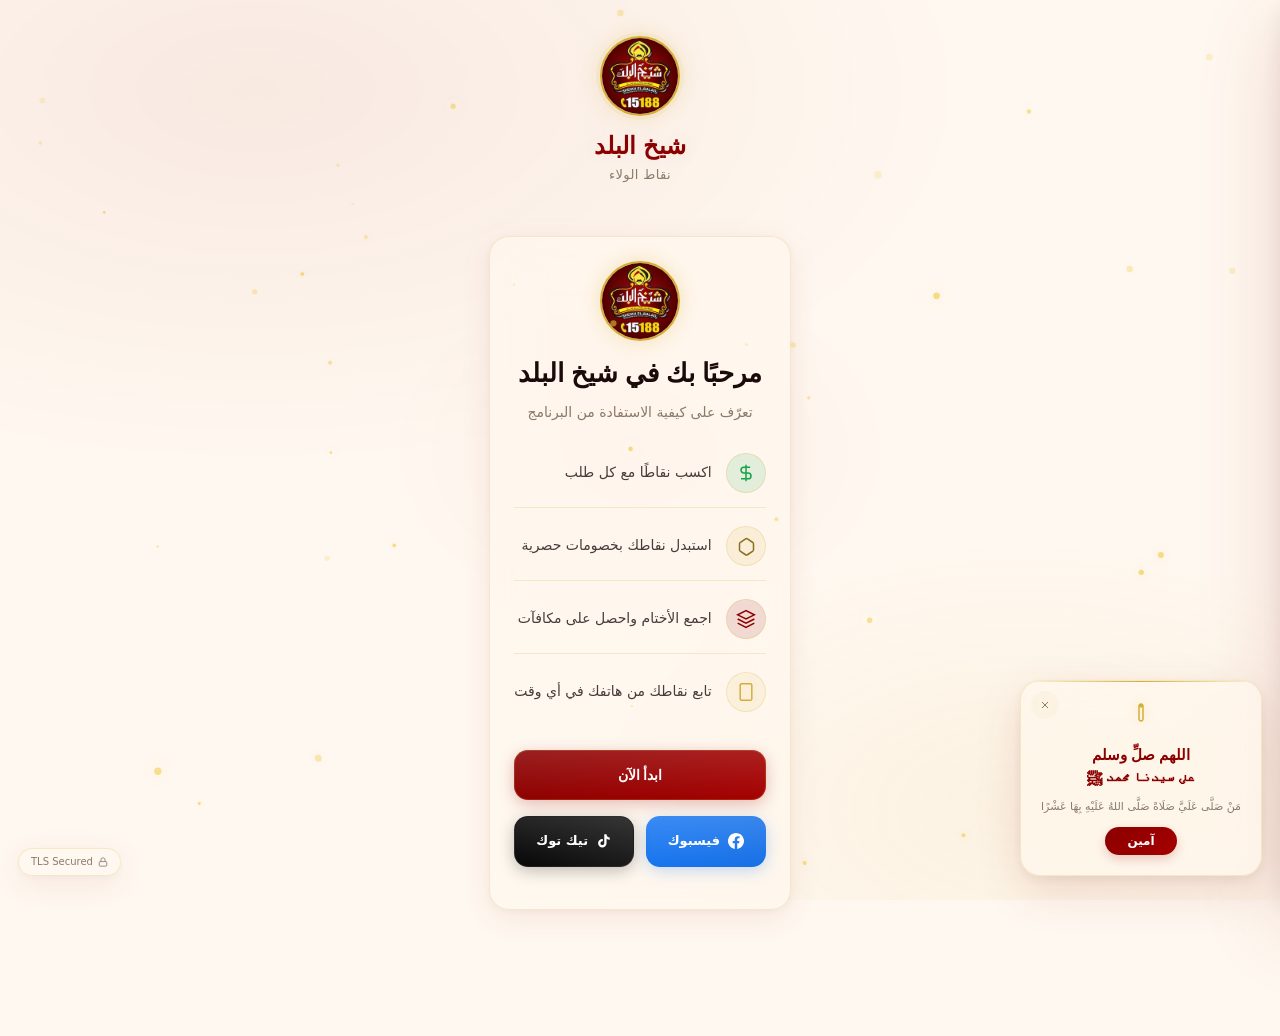
==== commit fb0b1ed5: "Add files via upload" ====
--- a/index.html
+++ b/index.html
@@ -8,17 +8,31 @@
   <meta name="referrer" content="strict-origin-when-cross-origin">
   <title id="pageTitle">شيخ البلد - نقاط الولاء</title>
   <link rel="manifest" href="manifest.json">
-  <meta name="theme-color" id="themeColorMeta" content="#0d4a3a">
+  <meta name="theme-color" id="themeColorMeta" content="#8B0000">
   <meta name="apple-mobile-web-app-capable" content="yes">
   <meta name="apple-mobile-web-app-status-bar-style" content="black-translucent">
   <meta name="apple-mobile-web-app-title" id="appleTitleMeta" content="شيخ البلد">
   <link rel="apple-touch-icon" href="icon-192x192.png">
   <link rel="preconnect" href="https://fonts.googleapis.com">
   <link rel="preconnect" href="https://fonts.gstatic.com" crossorigin>
-  <link href="https://fonts.googleapis.com/css2?family=Cairo:wght@400;500;600;700&family=IBM+Plex+Sans+Arabic:wght@300;400;500;600;700&display=swap" rel="stylesheet">
+  <link href="https://fonts.googleapis.com/css2?family=Cairo:wght@400;500;600;700;800&family=IBM+Plex+Sans+Arabic:wght@300;400;500;600;700&display=swap" rel="stylesheet">
   <link rel="stylesheet" href="style.css">
 </head>
 <body>
+
+<!-- SVG Definitions -->
+<svg style="position:absolute;width:0;height:0;" aria-hidden="true">
+  <defs>
+    <linearGradient id="goldGradient" x1="0%" y1="0%" x2="100%" y2="100%">
+      <stop offset="0%" style="stop-color:#D4AF37;stop-opacity:1" />
+      <stop offset="50%" style="stop-color:#F0C93A;stop-opacity:1" />
+      <stop offset="100%" style="stop-color:#D4AF37;stop-opacity:1" />
+    </linearGradient>
+  </defs>
+</svg>
+
+<!-- GOLD PARTICLES CANVAS -->
+<canvas id="goldParticles"></canvas>
 
 <!-- INSTALL BANNER -->
 <div id="installBanner">
@@ -58,7 +72,7 @@
     <!-- SPLASH SCREEN -->
     <div id="splashScreen" class="card">
       <div class="text-center mb-4">
-        <img src="icon-192x192.png" style="width:80px;height:80px;border-radius:50%;margin:0 auto 12px;border:2px solid var(--brand);" alt="شيخ البلد">
+        <img src="icon-192x192.png" style="width:80px;height:80px;border-radius:50%;margin:0 auto 12px;border:2px solid var(--gold);box-shadow:0 0 20px rgba(212,175,55,0.3);" alt="شيخ البلد">
         <div class="login-title" id="splashTitle">مرحبًا بك في نظام الولاء</div>
         <div class="login-sub" style="margin-bottom:8px;">تعرّف على كيفية الاستفادة من البرنامج</div>
       </div>
@@ -71,19 +85,19 @@
           <span class="info-text">اكسب نقاطًا مع كل طلب</span>
         </div>
         <div class="info-row">
-          <div class="info-icon" style="background:var(--accent-soft);color:#7a5f2e;">
+          <div class="info-icon" style="background:var(--accent-soft);color:#8A7020;">
             <svg viewBox="0 0 24 24" fill="none" stroke="currentColor" stroke-width="1.8"><path d="M20.2 7.8l-6.5-4.3a2 2 0 00-2.2 0L5 7.8a2 2 0 00-.8 1.6v7.2a2 2 0 00.8 1.6l6.5 4.3a2 2 0 002.2 0l6.5-4.3a2 2 0 00.8-1.6V9.4a2 2 0 00-.8-1.6z"/><path d="M12 12v.01"/></svg>
           </div>
           <span class="info-text">استبدل نقاطك بخصومات حصرية</span>
         </div>
         <div class="info-row">
-          <div class="info-icon" style="background:var(--brand-soft);color:var(--brand);">
+          <div class="info-icon" style="background:var(--brand-soft);color:var(--burgundy);">
             <svg viewBox="0 0 24 24" fill="none" stroke="currentColor" stroke-width="1.8"><path d="M12 2L2 7l10 5 10-5-10-5z"/><path d="M2 17l10 5 10-5"/><path d="M2 12l10 5 10-5"/></svg>
           </div>
           <span class="info-text">اجمع الأختام واحصل على مكافآت</span>
         </div>
         <div class="info-row">
-          <div class="info-icon" style="background:#dbeafe;color:#2563eb;">
+          <div class="info-icon" style="background:rgba(212,175,55,0.1);color:var(--gold);">
             <svg viewBox="0 0 24 24" fill="none" stroke="currentColor" stroke-width="1.8"><rect x="5" y="2" width="14" height="20" rx="2" ry="2"/><path d="M12 18h.01"/></svg>
           </div>
           <span class="info-text">تابع نقاطك من هاتفك في أي وقت</span>
@@ -107,7 +121,7 @@
     <!-- LOGIN CARD -->
     <div id="loginCard" class="card hidden">
       <div class="text-center mb-4">
-        <img src="icon-192x192.png" style="width:64px;height:64px;border-radius:50%;margin:0 auto 12px;" alt="شيخ البلد">
+        <img src="icon-192x192.png" style="width:64px;height:64px;border-radius:50%;margin:0 auto 12px;border:2px solid var(--gold);box-shadow:0 0 16px rgba(212,175,55,0.25);" alt="شيخ البلد">
         <div class="login-title">تسجيل الدخول</div>
         <div class="login-sub">أدخل رقم هاتفك لعرض نقاطك</div>
       </div>
@@ -142,11 +156,22 @@
       <div id="tab-home" class="tab-page active">
 
         <!-- POINTS HERO -->
-        <div class="hero-card">
+        <div class="hero-card glass-reflection">
           <div class="hero-name" id="custName">—</div>
-          <div class="hero-points" id="custPoints">0</div>
-          <div class="hero-label">نقطة مجمّعة</div>
-          <div id="levelBadge" style="margin-top:10px;"></div>
+
+          <!-- Circular Progress -->
+          <div class="circular-progress" id="pointsCircle">
+            <svg viewBox="0 0 140 140">
+              <circle class="track" cx="70" cy="70" r="60" />
+              <circle class="progress" cx="70" cy="70" r="60" stroke-dasharray="377" stroke-dashoffset="377" id="progressCircle" />
+            </svg>
+            <div class="value">
+              <div class="value-num" id="custPoints">0</div>
+              <div class="value-label">نقطة</div>
+            </div>
+          </div>
+
+          <div id="levelBadge" style="margin-top:14px;position:relative;z-index:1;"></div>
           <div class="last-visit" id="lastVisitTxt"></div>
 
           <div class="progress-section">
@@ -177,9 +202,9 @@
 
         <!-- REWARD READY -->
         <div id="rewardReady" class="reward-card hidden">
-          <svg width="32" height="32" viewBox="0 0 24 24" fill="none" stroke="var(--accent)" stroke-width="1.5" style="margin:0 auto 8px;"><path d="M20 12v10H4V12M22 7H2v5h20V7zM12 22V7M12 7H7.5a2.5 2.5 0 010-5C11 2 12 7 12 7zM12 7h4.5a2.5 2.5 0 000-5C13 2 12 7 12 7z"/></svg>
-          <h3 style="font-size:18px;margin-bottom:4px;">مبروك! لديك خصم جاهز</h3>
-          <p style="font-size:14px;color:var(--ink-soft);margin-bottom:16px;">اضغط لطلب خصم <span id="discountPercent">15</span>% على طلبك</p>
+          <svg width="40" height="40" viewBox="0 0 24 24" fill="none" stroke="var(--gold)" stroke-width="1.5" style="margin:0 auto 10px;filter:drop-shadow(0 0 8px rgba(212,175,55,0.4));"><path d="M20 12v10H4V12M22 7H2v5h20V7zM12 22V7M12 7H7.5a2.5 2.5 0 010-5C11 2 12 7 12 7zM12 7h4.5a2.5 2.5 0 000-5C13 2 12 7 12 7z"/></svg>
+          <h3 style="font-size:20px;margin-bottom:6px;font-family:'Cairo',sans-serif;font-weight:700;">مبروك! لديك خصم جاهز</h3>
+          <p style="font-size:14px;color:var(--muted);margin-bottom:18px;">اضغط لطلب خصم <span id="discountPercent">15</span>% على طلبك</p>
           <button class="btn btn-success btn-full" id="redeemBtn">استخدم الخصم</button>
         </div>
 
@@ -190,7 +215,7 @@
         </div>
 
         <!-- WARNING 80% -->
-        <div id="warning80" class="alert-card hidden" style="background:var(--accent-soft);border-left-color:var(--accent);color:#7a5f2e;">
+        <div id="warning80" class="alert-card hidden" style="background:var(--accent-soft);border-left-color:var(--gold);color:#8A7020;">
           <svg width="18" height="18" viewBox="0 0 24 24" fill="none" stroke="currentColor" stroke-width="2" style="flex-shrink:0;"><path d="M10.29 3.86L1.82 18a2 2 0 001.71 3h16.94a2 2 0 001.71-3L13.71 3.86a2 2 0 00-3.42 0z"/><path d="M12 9v4"/><path d="M12 17h.01"/></svg>
           <span>اقتربت! متبقي <strong id="warning80pts"></strong> نقاط فقط للمكافأة</span>
         </div>
@@ -209,14 +234,14 @@
           <div class="stamps-grid" id="stampsGrid"></div>
           <div class="stamp-count">لديك <strong id="stampCount">0</strong> من 10 أختام</div>
           <button class="btn btn-secondary btn-full" id="stampRequestBtn">طلب ختم جديد</button>
-          <div class="stamp-reward hidden" id="stampRewardReady" style="background:var(--accent-soft);border:1px solid var(--accent);border-radius:8px;padding:14px;text-align:center;margin-top:10px;font-family:'Cairo',sans-serif;font-weight:600;font-size:14px;">
+          <div class="stamp-reward hidden" id="stampRewardReady" style="background:var(--accent-soft);border:1px solid var(--gold);border-radius:12px;padding:16px;text-align:center;margin-top:12px;font-family:'Cairo',sans-serif;font-weight:700;font-size:14px;box-shadow:0 4px 16px rgba(212,175,55,0.12);">
             تهانينا! اكتملت البطاقة — أبلغ الكاشير لتسلم مكافأتك
           </div>
-          <div class="stamp-pending-msg hidden" id="stampPending" style="background:var(--warning-soft);color:#92400e;border:1px solid var(--warning);border-radius:8px;padding:10px;text-align:center;font-size:12px;margin-top:8px;">
+          <div class="stamp-pending-msg hidden" id="stampPending" style="background:var(--warning-soft);color:#92400e;border:1px solid var(--warning);border-radius:12px;padding:12px;text-align:center;font-size:12px;margin-top:10px;backdrop-filter:blur(4px);">
             طلب الختم قيد المراجعة...
           </div>
-          <button class="btn btn-success btn-full hidden" id="claimRewardBtn" style="margin-top:10px;">المطالبة بالمكافأة</button>
-          <div class="stamp-pending-msg hidden" id="rewardClaimPending" style="background:var(--warning-soft);color:#92400e;border:1px solid var(--warning);border-radius:8px;padding:10px;text-align:center;font-size:12px;margin-top:8px;">
+          <button class="btn btn-success btn-full hidden" id="claimRewardBtn" style="margin-top:12px;">المطالبة بالمكافأة</button>
+          <div class="stamp-pending-msg hidden" id="rewardClaimPending" style="background:var(--warning-soft);color:#92400e;border:1px solid var(--warning);border-radius:12px;padding:12px;text-align:center;font-size:12px;margin-top:10px;backdrop-filter:blur(4px);">
             طلب المكافأة قيد المراجعة...
           </div>
         </div>
@@ -246,7 +271,7 @@
           </div>
         </div>
 
-        <button class="btn btn-ghost" id="logoutBtn" style="display:block;margin:8px auto 0;width:auto;">
+        <button class="btn btn-ghost" id="logoutBtn" style="display:block;margin:10px auto 0;width:auto;">
           <svg width="16" height="16" viewBox="0 0 24 24" fill="none" stroke="currentColor" stroke-width="2" style="margin-left:4px;"><path d="M9 21H5a2 2 0 01-2-2V5a2 2 0 012-2h4"/><path d="M16 17l5-5-5-5"/><path d="M21 12H9"/></svg>
           تسجيل خروج
         </button>
@@ -310,7 +335,7 @@
   </main>
 
   <!-- HAMBURGER MENU (hidden, kept for JS compatibility) -->
-  <button class="menu-btn hidden" id="menuBtn" style="position:fixed;top:14px;right:14px;z-index:300;width:40px;height:40px;border-radius:50%;background:var(--surface);border:1px solid var(--line);color:var(--ink);cursor:pointer;display:flex;align-items:center;justify-content:center;">
+  <button class="menu-btn hidden" id="menuBtn" style="position:fixed;top:14px;right:14px;z-index:300;width:44px;height:44px;border-radius:50%;background:var(--glass-bg);border:1px solid var(--glass-border);color:var(--ink);cursor:pointer;display:flex;align-items:center;justify-content:center;backdrop-filter:blur(12px);box-shadow:var(--shadow-glass);">
     <svg width="18" height="18" viewBox="0 0 24 24" fill="none" stroke="currentColor" stroke-width="2"><path d="M3 12h18M3 6h18M3 18h18"/></svg>
   </button>
 
--- a/style.css
+++ b/style.css
@@ -1,50 +1,83 @@
 /* ═══════════════════════════════════════════
    شيخ البلد — نظام نقاط الولاء
-   Shared Stylesheet
+   PREMIUM GLASSMORPHISM 2026
+   Sheikh El Balad Luxury Design System
    ═══════════════════════════════════════════ */
 
 /* ─── CSS Variables ─────────────────────── */
 :root {
-  --ink: #0f172a;
-  --ink-soft: #334155;
-  --muted: #64748b;
-  --line: #e2e8f0;
-  --line-soft: #f1f5f9;
-  --paper: #f8fafc;
-  --surface: #ffffff;
-  --brand: #0d4a3a;
-  --brand-soft: #e8f5f0;
-  --brand-dark: #083328;
-  --accent: #c9a84c;
-  --accent-soft: #faf6e8;
+  /* Brand Palette */
+  --burgundy: #8B0000;
+  --burgundy-light: #A50000;
+  --gold: #D4AF37;
+  --gold-bright: #F0C93A;
+  --gold-soft: #F5E6A3;
+  --dark: #1A0A0A;
+  --dark-deep: #0D0505;
+  --ivory: #FFF8F0;
+  --ivory-soft: #FFF5E8;
+
+  /* Functional Mapping */
+  --brand: var(--burgundy);
+  --brand-soft: rgba(139, 0, 0, 0.12);
+  --brand-dark: #5C0000;
+  --accent: var(--gold);
+  --accent-soft: rgba(212, 175, 55, 0.12);
+  --accent-glow: rgba(212, 175, 55, 0.35);
   --success: #16a34a;
-  --success-soft: #dcfce7;
+  --success-soft: rgba(22, 163, 74, 0.12);
   --warning: #d97706;
-  --warning-soft: #fef3c7;
+  --warning-soft: rgba(217, 119, 6, 0.12);
   --error: #dc2626;
-  --error-soft: #fee2e2;
-  --shadow-card: 0 1px 3px rgba(15, 23, 42, 0.06), 0 1px 2px rgba(15, 23, 42, 0.04);
-  --shadow-elevated: 0 4px 12px rgba(15, 23, 42, 0.08), 0 2px 4px rgba(15, 23, 42, 0.04);
-  --shadow-modal: 0 20px 60px rgba(15, 23, 42, 0.15);
+  --error-soft: rgba(220, 38, 38, 0.12);
+
+  --ink: var(--dark);
+  --ink-soft: #4A3A3A;
+  --muted: #8A7A6A;
+  --line: rgba(212, 175, 55, 0.18);
+  --line-soft: rgba(212, 175, 55, 0.06);
+  --paper: var(--ivory);
+  --surface: rgba(255, 248, 240, 0.72);
+
+  /* Glass Shadows */
+  --shadow-glass: 0 8px 32px rgba(139, 0, 0, 0.08), 0 2px 8px rgba(0, 0, 0, 0.04);
+  --shadow-glass-elevated: 0 16px 48px rgba(139, 0, 0, 0.12), 0 4px 12px rgba(0, 0, 0, 0.06);
+  --shadow-glass-modal: 0 24px 80px rgba(139, 0, 0, 0.15), 0 8px 24px rgba(0, 0, 0, 0.08);
+  --shadow-gold: 0 0 20px rgba(212, 175, 55, 0.3), 0 0 40px rgba(212, 175, 55, 0.1);
+  --shadow-card: var(--shadow-glass);
+  --shadow-elevated: var(--shadow-glass-elevated);
+  --shadow-modal: var(--shadow-glass-modal);
+
+  /* Glass */
+  --glass-bg: rgba(255, 248, 240, 0.65);
+  --glass-border: rgba(212, 175, 55, 0.22);
+  --glass-highlight: rgba(255, 255, 255, 0.4);
 }
 
 /* ─── Dark Mode ─────────────────────────── */
 body.dark {
-  --ink: #e2e8f0;
-  --ink-soft: #94a3b8;
-  --muted: #64748b;
-  --line: #334155;
-  --line-soft: #1e293b;
-  --paper: #0f172a;
-  --surface: #1e293b;
-  --brand: #16a34a;
-  --brand-soft: rgba(22, 163, 74, 0.15);
-  --brand-dark: #15803d;
-  --accent: #c9a84c;
-  --accent-soft: rgba(201, 168, 76, 0.15);
+  --ink: #FFF8F0;
+  --ink-soft: #D4C4B4;
+  --muted: #A09080;
+  --line: rgba(212, 175, 55, 0.2);
+  --line-soft: rgba(20, 10, 10, 0.5);
+  --paper: #0D0505;
+  --surface: rgba(20, 10, 10, 0.6);
+  --brand: var(--burgundy-light);
+  --brand-soft: rgba(165, 0, 0, 0.2);
+  --brand-dark: var(--burgundy);
+  --accent: var(--gold-bright);
+  --accent-soft: rgba(240, 201, 58, 0.12);
+  --accent-glow: rgba(240, 201, 58, 0.25);
   --success-soft: rgba(22, 163, 74, 0.15);
   --warning-soft: rgba(217, 119, 6, 0.15);
   --error-soft: rgba(220, 38, 38, 0.15);
+  --glass-bg: rgba(20, 10, 10, 0.55);
+  --glass-border: rgba(212, 175, 55, 0.15);
+  --glass-highlight: rgba(255, 255, 255, 0.05);
+  --shadow-glass: 0 8px 32px rgba(0, 0, 0, 0.3), 0 2px 8px rgba(0, 0, 0, 0.15);
+  --shadow-glass-elevated: 0 16px 48px rgba(0, 0, 0, 0.4), 0 4px 12px rgba(0, 0, 0, 0.2);
+  --shadow-glass-modal: 0 24px 80px rgba(0, 0, 0, 0.5), 0 8px 24px rgba(0, 0, 0, 0.25);
 }
 
 /* ─── Reset ─────────────────────────────── */
@@ -67,6 +100,27 @@
   min-height: 100vh;
   line-height: 1.6;
   direction: rtl;
+  overflow-x: hidden;
+}
+
+/* Luxury Background for customer pages */
+body::before {
+  content: '';
+  position: fixed;
+  inset: 0;
+  z-index: -1;
+  background:
+    radial-gradient(ellipse 80% 60% at 20% 10%, rgba(139, 0, 0, 0.06), transparent 70%),
+    radial-gradient(ellipse 60% 50% at 80% 90%, rgba(212, 175, 55, 0.08), transparent 60%),
+    radial-gradient(ellipse 40% 40% at 50% 50%, rgba(165, 0, 0, 0.03), transparent 50%);
+  pointer-events: none;
+}
+
+body.dark::before {
+  background:
+    radial-gradient(ellipse 80% 60% at 20% 10%, rgba(165, 0, 0, 0.1), transparent 70%),
+    radial-gradient(ellipse 60% 50% at 80% 90%, rgba(212, 175, 55, 0.06), transparent 60%),
+    radial-gradient(ellipse 40% 40% at 50% 50%, rgba(139, 0, 0, 0.05), transparent 50%);
 }
 
 h1, h2, h3, h4, h5, h6 {
@@ -76,19 +130,9 @@
   color: var(--ink);
 }
 
-a {
-  color: inherit;
-  text-decoration: none;
-}
-
-img {
-  max-width: 100%;
-  display: block;
-}
-
-button {
-  font-family: inherit;
-}
+a { color: inherit; text-decoration: none; }
+img { max-width: 100%; display: block; }
+button { font-family: inherit; }
 
 /* ─── Page Wrapper ──────────────────────── */
 .page-wrapper {
@@ -99,178 +143,153 @@
 }
 
 /* ─── Utility Classes ───────────────────── */
-.hidden {
-  display: none !important;
-}
-
-.text-center {
-  text-align: center;
-}
-
-.flex {
-  display: flex;
-}
-
-.flex-col {
-  display: flex;
-  flex-direction: column;
-}
-
-.items-center {
-  align-items: center;
-}
-
-.justify-center {
-  justify-content: center;
-}
-
-.gap-1 {
-  gap: 4px;
-}
-
-.gap-2 {
-  gap: 8px;
-}
-
-.gap-3 {
-  gap: 12px;
-}
-
-.gap-4 {
-  gap: 16px;
-}
-
-.mt-2 {
-  margin-top: 8px;
-}
-
-.mt-3 {
-  margin-top: 12px;
-}
-
-.mt-4 {
-  margin-top: 16px;
-}
-
-.mb-2 {
-  margin-bottom: 8px;
-}
-
-.mb-3 {
-  margin-bottom: 12px;
-}
-
-.mb-4 {
-  margin-bottom: 16px;
-}
+.hidden { display: none !important; }
+.text-center { text-align: center; }
+.flex { display: flex; }
+.flex-col { display: flex; flex-direction: column; }
+.items-center { align-items: center; }
+.justify-center { justify-content: center; }
+.gap-1 { gap: 4px; }
+.gap-2 { gap: 8px; }
+.gap-3 { gap: 12px; }
+.gap-4 { gap: 16px; }
+.mt-2 { margin-top: 8px; }
+.mt-3 { margin-top: 12px; }
+.mt-4 { margin-top: 16px; }
+.mb-2 { margin-bottom: 8px; }
+.mb-3 { margin-bottom: 12px; }
+.mb-4 { margin-bottom: 16px; }
 
 /* ─── Animations ────────────────────────── */
 @keyframes fadeIn {
-  from {
-    opacity: 0;
-    transform: translateY(8px);
-  }
-  to {
-    opacity: 1;
-    transform: translateY(0);
-  }
+  from { opacity: 0; transform: translateY(12px); filter: blur(4px); }
+  to { opacity: 1; transform: translateY(0); filter: blur(0); }
+}
+
+@keyframes fadeInScale {
+  from { opacity: 0; transform: scale(0.92); }
+  to { opacity: 1; transform: scale(1); }
 }
 
 @keyframes slideIn {
-  from {
-    transform: translateX(100%);
-  }
-  to {
-    transform: translateX(0);
-  }
+  from { transform: translateX(100%); }
+  to { transform: translateX(0); }
 }
 
 @keyframes slideOut {
-  from {
-    transform: translateX(0);
-  }
-  to {
-    transform: translateX(100%);
-  }
+  from { transform: translateX(0); }
+  to { transform: translateX(100%); }
 }
 
 @keyframes stampPop {
-  0% {
-    transform: scale(0.7);
-    opacity: 0;
-  }
-  70% {
-    transform: scale(1.08);
-  }
-  100% {
-    transform: scale(1);
-    opacity: 1;
-  }
+  0% { transform: scale(0.5); opacity: 0; }
+  60% { transform: scale(1.15); }
+  100% { transform: scale(1); opacity: 1; }
 }
 
 @keyframes sealPop {
-  0% {
-    transform: translate(-50%, -50%) rotate(-14deg) scale(0);
-    opacity: 0;
-  }
-  70% {
-    transform: translate(-50%, -50%) rotate(-14deg) scale(1.1);
-  }
-  100% {
-    transform: translate(-50%, -50%) rotate(-14deg) scale(1);
-    opacity: 0.7;
-  }
+  0% { transform: translate(-50%, -50%) rotate(-14deg) scale(0); opacity: 0; }
+  70% { transform: translate(-50%, -50%) rotate(-14deg) scale(1.15); }
+  100% { transform: translate(-50%, -50%) rotate(-14deg) scale(1); opacity: 0.7; }
 }
 
 @keyframes confettiFall {
-  0% {
-    transform: translateY(0) rotate(0deg);
-    opacity: 1;
-  }
-  100% {
-    transform: translateY(110vh) rotate(720deg);
-    opacity: 0;
-  }
+  0% { transform: translateY(0) rotate(0deg); opacity: 1; }
+  100% { transform: translateY(110vh) rotate(720deg); opacity: 0; }
 }
 
 @keyframes spin {
-  to {
-    transform: rotate(360deg);
-  }
-}
-
-.fade-in {
-  animation: fadeIn 0.4s ease forwards;
-}
-
-/* ─── Card ──────────────────────────────── */
+  to { transform: rotate(360deg); }
+}
+
+@keyframes float {
+  0%, 100% { transform: translateY(0); }
+  50% { transform: translateY(-6px); }
+}
+
+@keyframes pulse-glow {
+  0%, 100% { box-shadow: 0 0 12px rgba(212, 175, 55, 0.2); }
+  50% { box-shadow: 0 0 24px rgba(212, 175, 55, 0.45), 0 0 48px rgba(212, 175, 55, 0.15); }
+}
+
+@keyframes shimmer {
+  0% { background-position: -200% 0; }
+  100% { background-position: 200% 0; }
+}
+
+@keyframes particle-rise {
+  0% { transform: translateY(100vh) scale(0) rotate(0deg); opacity: 0; }
+  10% { opacity: 1; }
+  90% { opacity: 1; }
+  100% { transform: translateY(-10vh) scale(1) rotate(360deg); opacity: 0; }
+}
+
+@keyframes gold-sparkle {
+  0%, 100% { opacity: 0.3; transform: scale(1); }
+  50% { opacity: 1; transform: scale(1.3); }
+}
+
+@keyframes ring-pulse {
+  0% { transform: scale(1); opacity: 0.6; }
+  100% { transform: scale(1.6); opacity: 0; }
+}
+
+@keyframes slide-up-glass {
+  from { opacity: 0; transform: translateY(20px) scale(0.98); }
+  to { opacity: 1; transform: translateY(0) scale(1); }
+}
+
+.fade-in { animation: fadeIn 0.5s cubic-bezier(0.22, 1, 0.36, 1) forwards; }
+
+/* ─── Glass Card Base ───────────────────── */
 .card {
-  background: var(--surface);
-  border: 1px solid var(--line);
-  border-radius: 12px;
-  padding: 20px;
-  margin-bottom: 12px;
-  box-shadow: var(--shadow-card);
+  background: var(--glass-bg);
+  backdrop-filter: blur(24px) saturate(1.4);
+  -webkit-backdrop-filter: blur(24px) saturate(1.4);
+  border: 1px solid var(--glass-border);
+  border-radius: 20px;
+  padding: 24px;
+  margin-bottom: 16px;
+  box-shadow: var(--shadow-glass);
   position: relative;
-  transition: all 0.2s ease;
+  transition: all 0.35s cubic-bezier(0.22, 1, 0.36, 1);
+  overflow: hidden;
+}
+
+.card::before {
+  content: '';
+  position: absolute;
+  top: 0;
+  left: 0;
+  right: 0;
+  height: 1px;
+  background: linear-gradient(90deg, transparent, var(--glass-highlight), transparent);
+  opacity: 0.6;
+}
+
+.card:hover {
+  transform: translateY(-2px);
+  box-shadow: var(--shadow-glass-elevated);
+  border-color: rgba(212, 175, 55, 0.35);
 }
 
 .card-header-bar {
   position: absolute;
   top: 0;
-  left: 20px;
-  right: 20px;
+  left: 24px;
+  right: 24px;
   height: 3px;
-  background: var(--brand);
+  background: linear-gradient(90deg, transparent, var(--gold), transparent);
   border-radius: 0 0 3px 3px;
+  opacity: 0.8;
 }
 
 .card-title {
   font-family: 'Cairo', sans-serif;
-  font-size: 16px;
-  font-weight: 600;
+  font-size: 17px;
+  font-weight: 700;
   color: var(--ink);
-  margin-bottom: 16px;
+  margin-bottom: 18px;
   display: flex;
   align-items: center;
   gap: 10px;
@@ -278,108 +297,129 @@
 
 .card-title::before {
   content: '';
-  width: 6px;
-  height: 6px;
-  background: var(--brand);
+  width: 8px;
+  height: 8px;
+  background: linear-gradient(135deg, var(--gold), var(--burgundy-light));
   border-radius: 50%;
   flex-shrink: 0;
-}
-
-/* ─── Buttons ───────────────────────────── */
+  box-shadow: 0 0 8px rgba(212, 175, 55, 0.4);
+}
+
+/* ─── Glass Buttons ─────────────────────── */
 .btn {
   display: inline-flex;
   align-items: center;
   justify-content: center;
   gap: 8px;
   border: none;
-  border-radius: 8px;
-  padding: 14px 20px;
+  border-radius: 14px;
+  padding: 14px 22px;
   font-family: 'IBM Plex Sans Arabic', sans-serif;
   font-size: 14px;
   font-weight: 600;
   cursor: pointer;
-  transition: all 0.2s ease;
-  height: 48px;
+  transition: all 0.3s cubic-bezier(0.22, 1, 0.36, 1);
+  height: 50px;
   white-space: nowrap;
+  position: relative;
+  overflow: hidden;
+}
+
+.btn::after {
+  content: '';
+  position: absolute;
+  inset: 0;
+  background: linear-gradient(180deg, rgba(255,255,255,0.25), transparent);
+  opacity: 0.5;
+  pointer-events: none;
 }
 
 .btn:hover {
-  transform: translateY(-1px);
+  transform: translateY(-2px) scale(1.01);
+  box-shadow: var(--shadow-glass-elevated);
 }
 
 .btn:active {
-  transform: translateY(0);
+  transform: translateY(0) scale(0.98);
 }
 
 .btn:disabled {
-  opacity: 0.5;
+  opacity: 0.45;
   cursor: not-allowed;
   transform: none;
+  box-shadow: none;
 }
 
 .btn-primary {
-  background: var(--brand);
+  background: linear-gradient(135deg, var(--burgundy) 0%, var(--burgundy-light) 100%);
   color: #fff;
+  box-shadow: 0 4px 16px rgba(139, 0, 0, 0.25), 0 0 0 1px rgba(212, 175, 55, 0.2) inset;
 }
 
 .btn-primary:hover {
-  background: var(--brand-dark);
-  box-shadow: var(--shadow-elevated);
+  background: linear-gradient(135deg, var(--burgundy-light) 0%, var(--burgundy) 100%);
+  box-shadow: 0 6px 24px rgba(139, 0, 0, 0.35), 0 0 0 1px rgba(212, 175, 55, 0.3) inset, 0 0 20px rgba(212, 175, 55, 0.15);
 }
 
 .btn-secondary {
-  background: transparent;
-  color: var(--brand);
-  border: 1.5px solid var(--brand);
+  background: var(--glass-bg);
+  color: var(--burgundy);
+  border: 1.5px solid rgba(139, 0, 0, 0.25);
+  backdrop-filter: blur(12px);
+  -webkit-backdrop-filter: blur(12px);
 }
 
 .btn-secondary:hover {
-  background: var(--brand-soft);
+  background: rgba(139, 0, 0, 0.08);
+  border-color: rgba(139, 0, 0, 0.4);
+  box-shadow: 0 0 16px rgba(212, 175, 55, 0.2);
 }
 
 .btn-success {
-  background: var(--success);
+  background: linear-gradient(135deg, #16a34a 0%, #15803d 100%);
   color: #fff;
+  box-shadow: 0 4px 16px rgba(22, 163, 74, 0.25);
 }
 
 .btn-success:hover {
-  background: #15803d;
-  box-shadow: var(--shadow-elevated);
+  box-shadow: 0 6px 24px rgba(22, 163, 74, 0.35);
 }
 
 .btn-danger {
-  background: var(--error);
+  background: linear-gradient(135deg, #dc2626 0%, #b91c1c 100%);
   color: #fff;
+  box-shadow: 0 4px 16px rgba(220, 38, 38, 0.25);
 }
 
 .btn-danger:hover {
-  background: #b91c1c;
+  box-shadow: 0 6px 24px rgba(220, 38, 38, 0.35);
 }
 
 .btn-ghost {
   background: transparent;
   color: var(--ink-soft);
   border: none;
-  padding: 8px 12px;
+  padding: 8px 14px;
   height: auto;
+  backdrop-filter: none;
 }
 
 .btn-ghost:hover {
   background: var(--line-soft);
   transform: none;
+  box-shadow: none;
 }
 
 .btn-sm {
-  padding: 8px 14px;
+  padding: 8px 16px;
   font-size: 12px;
-  height: 36px;
-}
-
-.btn-full {
-  width: 100%;
-}
-
-/* ─── Inputs ────────────────────────────── */
+  height: 38px;
+  border-radius: 10px;
+}
+
+.btn-full { width: 100%; }
+
+/* ─── Glass Inputs ──────────────────────── */
 input[type="text"],
 input[type="password"],
 input[type="number"],
@@ -388,17 +428,25 @@
 select,
 textarea {
   width: 100%;
-  background: var(--surface);
+  background: rgba(255, 248, 240, 0.5);
   color: var(--ink);
-  border: 1.5px solid var(--line);
-  border-radius: 8px;
-  padding: 12px 16px;
+  border: 1.5px solid var(--glass-border);
+  border-radius: 14px;
+  padding: 14px 18px;
   font-family: 'IBM Plex Sans Arabic', sans-serif;
   font-size: 15px;
   text-align: right;
   outline: none;
-  transition: all 0.2s ease;
-  height: 48px;
+  transition: all 0.3s ease;
+  height: 50px;
+  backdrop-filter: blur(8px);
+  -webkit-backdrop-filter: blur(8px);
+}
+
+body.dark input,
+body.dark select,
+body.dark textarea {
+  background: rgba(20, 10, 10, 0.4);
 }
 
 input::placeholder,
@@ -411,8 +459,8 @@
 input:focus,
 select:focus,
 textarea:focus {
-  border-color: var(--brand);
-  box-shadow: 0 0 0 3px var(--brand-soft);
+  border-color: rgba(212, 175, 55, 0.5);
+  box-shadow: 0 0 0 4px rgba(212, 175, 55, 0.1), 0 0 20px rgba(212, 175, 55, 0.1);
 }
 
 input.error,
@@ -420,34 +468,35 @@
 textarea.error {
   border-color: var(--error);
   background: var(--error-soft);
+  box-shadow: 0 0 0 4px rgba(220, 38, 38, 0.08);
 }
 
 select {
   cursor: pointer;
   appearance: none;
-  background-image: url("data:image/svg+xml,%3Csvg xmlns='http://www.w3.org/2000/svg' width='16' height='16' viewBox='0 0 24 24' fill='none' stroke='%2364748b' stroke-width='2'%3E%3Cpath d='M6 9l6 6 6-6'/%3E%3C/svg%3E");
+  background-image: url("data:image/svg+xml,%3Csvg xmlns='http://www.w3.org/2000/svg' width='16' height='16' viewBox='0 0 24 24' fill='none' stroke='%23D4AF37' stroke-width='2'%3E%3Cpath d='M6 9l6 6 6-6'/%3E%3C/svg%3E");
   background-repeat: no-repeat;
-  background-position: left 12px center;
-  padding-left: 36px;
+  background-position: left 14px center;
+  padding-left: 40px;
 }
 
 .input-group {
   position: relative;
-  margin-bottom: 8px;
+  margin-bottom: 10px;
 }
 
 .input-icon {
   position: absolute;
-  left: 14px;
+  left: 16px;
   top: 50%;
   transform: translateY(-50%);
   color: var(--muted);
   pointer-events: none;
-  transition: color 0.2s ease;
+  transition: color 0.3s ease;
 }
 
 .input-group:focus-within .input-icon {
-  color: var(--brand);
+  color: var(--gold);
 }
 
 .field-error {
@@ -463,36 +512,38 @@
 .badge {
   display: inline-flex;
   align-items: center;
-  padding: 4px 12px;
-  border-radius: 20px;
+  padding: 5px 14px;
+  border-radius: 24px;
   font-size: 11px;
   font-weight: 600;
   letter-spacing: 0.02em;
   white-space: nowrap;
+  backdrop-filter: blur(8px);
+  -webkit-backdrop-filter: blur(8px);
 }
 
 .badge-success {
   background: var(--success-soft);
   color: var(--success);
-  border: 1px solid var(--success);
+  border: 1px solid rgba(22, 163, 74, 0.35);
 }
 
 .badge-warning {
   background: var(--warning-soft);
   color: var(--warning);
-  border: 1px solid var(--warning);
+  border: 1px solid rgba(217, 119, 6, 0.35);
 }
 
 .badge-error {
   background: var(--error-soft);
   color: var(--error);
-  border: 1px solid var(--error);
+  border: 1px solid rgba(220, 38, 38, 0.35);
 }
 
 .badge-accent {
   background: var(--accent-soft);
-  color: #7a5f2e;
-  border: 1px solid var(--accent);
+  color: #8A7020;
+  border: 1px solid rgba(212, 175, 55, 0.35);
 }
 
 .badge-neutral {
@@ -506,61 +557,124 @@
   display: inline-flex;
   align-items: center;
   gap: 6px;
-  padding: 6px 16px;
-  border-radius: 20px;
+  padding: 7px 18px;
+  border-radius: 24px;
   font-size: 12px;
   font-weight: 600;
+  backdrop-filter: blur(8px);
+  -webkit-backdrop-filter: blur(8px);
 }
 
 .level-bronze {
-  background: #fdf2e9;
-  color: #a0522d;
-  border: 1px solid #d4a574;
+  background: rgba(205, 133, 63, 0.12);
+  color: #A0522D;
+  border: 1px solid rgba(205, 133, 63, 0.35);
 }
 
 .level-silver {
-  background: #f1f5f9;
+  background: rgba(148, 163, 184, 0.12);
   color: #475569;
-  border: 1px solid #94a3b8;
+  border: 1px solid rgba(148, 163, 184, 0.35);
 }
 
 .level-gold {
   background: var(--accent-soft);
-  color: #7a5f2e;
-  border: 1px solid var(--accent);
+  color: #8A7020;
+  border: 1px solid rgba(212, 175, 55, 0.4);
 }
 
 .level-platinum {
-  background: var(--brand-soft);
-  color: var(--brand);
-  border: 1px solid var(--success);
+  background: rgba(59, 130, 246, 0.1);
+  color: #2563EB;
+  border: 1px solid rgba(59, 130, 246, 0.35);
 }
 
 /* ─── Progress Bar ──────────────────────── */
 .progress-track {
-  height: 6px;
-  background: var(--line);
-  border-radius: 3px;
+  height: 8px;
+  background: rgba(212, 175, 55, 0.12);
+  border-radius: 4px;
   overflow: hidden;
+  box-shadow: inset 0 1px 3px rgba(0,0,0,0.06);
 }
 
 .progress-fill {
   height: 100%;
-  background: var(--brand);
-  border-radius: 3px;
-  transition: width 0.8s ease;
-}
-
-/* ─── Stat Card ─────────────────────────── */
+  background: linear-gradient(90deg, var(--gold), var(--gold-bright), var(--gold));
+  background-size: 200% 100%;
+  border-radius: 4px;
+  transition: width 1.2s cubic-bezier(0.22, 1, 0.36, 1);
+  animation: shimmer 3s linear infinite;
+  box-shadow: 0 0 12px rgba(212, 175, 55, 0.35);
+}
+
+/* ─── Circular Progress (New) ───────────── */
+.circular-progress {
+  position: relative;
+  width: 140px;
+  height: 140px;
+  margin: 0 auto 16px;
+}
+
+.circular-progress svg {
+  transform: rotate(-90deg);
+  width: 100%;
+  height: 100%;
+}
+
+.circular-progress .track {
+  fill: none;
+  stroke: rgba(212, 175, 55, 0.12);
+  stroke-width: 8;
+  stroke-linecap: round;
+}
+
+.circular-progress .progress {
+  fill: none;
+  stroke: url(#goldGradient);
+  stroke-width: 8;
+  stroke-linecap: round;
+  transition: stroke-dashoffset 1.2s cubic-bezier(0.22, 1, 0.36, 1);
+  filter: drop-shadow(0 0 6px rgba(212, 175, 55, 0.4));
+}
+
+.circular-progress .value {
+  position: absolute;
+  inset: 0;
+  display: flex;
+  align-items: center;
+  justify-content: center;
+  flex-direction: column;
+}
+
+.circular-progress .value-num {
+  font-family: 'Cairo', sans-serif;
+  font-size: 28px;
+  font-weight: 700;
+  color: var(--gold);
+  line-height: 1;
+}
+
+.circular-progress .value-label {
+  font-size: 10px;
+  color: var(--muted);
+  margin-top: 2px;
+  letter-spacing: 0.05em;
+}
+
+/* ─── Stat Card (Glass) ─────────────────── */
 .stat-card {
-  background: var(--surface);
-  border: 1px solid var(--line);
-  border-radius: 12px;
-  padding: 20px 16px;
+  background: var(--glass-bg);
+  backdrop-filter: blur(20px) saturate(1.3);
+  -webkit-backdrop-filter: blur(20px) saturate(1.3);
+  border: 1px solid var(--glass-border);
+  border-radius: 20px;
+  padding: 22px 16px;
   text-align: center;
-  box-shadow: var(--shadow-card);
+  box-shadow: var(--shadow-glass);
   position: relative;
   overflow: hidden;
+  transition: all 0.35s ease;
 }
 
 .stat-card::before {
@@ -570,22 +684,31 @@
   left: 0;
   right: 0;
   height: 3px;
-  background: var(--brand);
+  background: linear-gradient(90deg, transparent, var(--gold), transparent);
+  opacity: 0.7;
+}
+
+.stat-card:hover {
+  transform: translateY(-3px);
+  box-shadow: var(--shadow-glass-elevated);
+  border-color: rgba(212, 175, 55, 0.35);
 }
 
 .stat-icon {
-  font-size: 20px;
-  margin-bottom: 10px;
+  font-size: 22px;
+  margin-bottom: 12px;
   display: block;
-  color: var(--muted);
+  color: var(--gold);
+  filter: drop-shadow(0 0 6px rgba(212, 175, 55, 0.3));
 }
 
 .stat-num {
   font-family: 'Cairo', sans-serif;
-  font-size: 32px;
+  font-size: 34px;
   font-weight: 700;
-  color: var(--brand);
+  color: var(--burgundy);
   line-height: 1;
+  text-shadow: 0 0 20px rgba(139, 0, 0, 0.15);
 }
 
 .stat-lbl {
@@ -600,8 +723,8 @@
 .stats-grid {
   display: grid;
   grid-template-columns: 1fr 1fr;
-  gap: 12px;
-  margin-bottom: 16px;
+  gap: 14px;
+  margin-bottom: 20px;
 }
 
 @media (min-width: 640px) {
@@ -613,13 +736,15 @@
 /* ─── Toast ─────────────────────────────── */
 #toast {
   position: fixed;
-  bottom: 90px;
+  bottom: 100px;
   left: 50%;
   transform: translateX(-50%) translateY(80px);
-  background: var(--ink);
+  background: rgba(26, 10, 10, 0.85);
+  backdrop-filter: blur(20px) saturate(1.4);
+  -webkit-backdrop-filter: blur(20px) saturate(1.4);
   color: #fff;
-  padding: 12px 24px;
-  border-radius: 8px;
+  padding: 14px 28px;
+  border-radius: 16px;
   font-size: 13px;
   font-weight: 500;
   z-index: 9999;
@@ -627,34 +752,46 @@
   max-width: 90vw;
   overflow: hidden;
   text-overflow: ellipsis;
-  transition: transform 0.3s ease;
-  box-shadow: var(--shadow-modal);
+  transition: transform 0.4s cubic-bezier(0.22, 1, 0.36, 1), opacity 0.4s ease;
+  box-shadow: var(--shadow-glass-modal);
+  border: 1px solid rgba(212, 175, 55, 0.2);
+  opacity: 0;
 }
 
 #toast.show {
   transform: translateX(-50%) translateY(0);
+  opacity: 1;
 }
 
 #toast.success {
-  background: var(--success);
+  background: rgba(22, 163, 74, 0.9);
+  border-color: rgba(22, 163, 74, 0.3);
 }
 
 #toast.error {
-  background: var(--error);
-}
-
-/* ─── Bottom Navigation ─────────────────── */
+  background: rgba(220, 38, 38, 0.9);
+  border-color: rgba(220, 38, 38, 0.3);
+}
+
+/* ─── Bottom Navigation (Glass) ─────────── */
 .bottom-nav {
   position: fixed;
   bottom: 0;
   left: 0;
   right: 0;
   z-index: 300;
-  background: var(--surface);
-  border-top: 1px solid var(--line);
-  display: flex;
-  padding: 6px 4px calc(8px + env(safe-area-inset-bottom));
-  box-shadow: 0 -4px 12px rgba(15, 23, 42, 0.04);
+  background: rgba(255, 248, 240, 0.75);
+  backdrop-filter: blur(24px) saturate(1.4);
+  -webkit-backdrop-filter: blur(24px) saturate(1.4);
+  border-top: 1px solid rgba(212, 175, 55, 0.2);
+  display: flex;
+  padding: 8px 6px calc(10px + env(safe-area-inset-bottom));
+  box-shadow: 0 -8px 32px rgba(139, 0, 0, 0.06);
+}
+
+body.dark .bottom-nav {
+  background: rgba(20, 10, 10, 0.65);
+  border-top-color: rgba(212, 175, 55, 0.15);
 }
 
 .bn-item {
@@ -670,15 +807,17 @@
   cursor: pointer;
   color: var(--muted);
   position: relative;
-  transition: color 0.2s ease;
+  transition: all 0.3s ease;
+  border-radius: 14px;
 }
 
 .bn-item .bn-icon {
   display: flex;
   align-items: center;
   justify-content: center;
-  width: 24px;
-  height: 24px;
+  width: 26px;
+  height: 26px;
+  transition: transform 0.3s ease;
 }
 
 .bn-item .bn-icon svg {
@@ -694,29 +833,35 @@
 }
 
 .bn-item.active {
-  color: var(--brand);
+  color: var(--burgundy);
+}
+
+.bn-item.active .bn-icon {
+  transform: translateY(-2px);
 }
 
 .bn-item.active::before {
   content: '';
   position: absolute;
   top: 0;
-  left: 30%;
-  right: 30%;
-  height: 2px;
-  background: var(--brand);
-  border-radius: 0 0 2px 2px;
+  left: 25%;
+  right: 25%;
+  height: 3px;
+  background: linear-gradient(90deg, transparent, var(--gold), transparent);
+  border-radius: 0 0 3px 3px;
+  opacity: 0.8;
 }
 
 .bn-item .bn-dot {
   position: absolute;
   top: 4px;
   left: 22%;
-  width: 7px;
-  height: 7px;
+  width: 8px;
+  height: 8px;
   border-radius: 50%;
-  background: var(--brand);
-  border: 1.5px solid var(--surface);
+  background: linear-gradient(135deg, var(--gold), var(--gold-bright));
+  border: 2px solid var(--ivory);
+  box-shadow: 0 0 8px rgba(212, 175, 55, 0.5);
   display: none;
 }
 
@@ -724,16 +869,17 @@
   display: block;
 }
 
-/* ─── Drawer ────────────────────────────── */
+/* ─── Drawer (Glass) ────────────────────── */
 .drawer-overlay {
   position: fixed;
   inset: 0;
-  background: rgba(15, 23, 42, 0.4);
+  background: rgba(26, 10, 10, 0.35);
   z-index: 400;
   opacity: 0;
   pointer-events: none;
-  transition: opacity 0.3s ease;
-  backdrop-filter: blur(4px);
+  transition: opacity 0.4s ease;
+  backdrop-filter: blur(8px);
+  -webkit-backdrop-filter: blur(8px);
 }
 
 .drawer-overlay.show {
@@ -746,14 +892,17 @@
   top: 0;
   right: 0;
   height: 100%;
-  width: 280px;
+  width: 300px;
   max-width: 80%;
-  background: var(--surface);
+  background: var(--glass-bg);
+  backdrop-filter: blur(32px) saturate(1.4);
+  -webkit-backdrop-filter: blur(32px) saturate(1.4);
   z-index: 401;
   padding: 0;
   transform: translateX(100%);
-  transition: transform 0.3s cubic-bezier(0.4, 0, 0.2, 1);
-  box-shadow: var(--shadow-modal);
+  transition: transform 0.4s cubic-bezier(0.22, 1, 0.36, 1);
+  box-shadow: var(--shadow-glass-modal);
+  border-left: 1px solid var(--glass-border);
   display: flex;
   flex-direction: column;
   overflow-y: auto;
@@ -765,20 +914,29 @@
 
 .drawer-header {
   font-family: 'Cairo', sans-serif;
-  font-size: 18px;
+  font-size: 20px;
   font-weight: 700;
-  color: var(--brand);
-  padding: 20px;
-  border-bottom: 1px solid var(--line);
+  color: var(--burgundy);
+  padding: 24px 24px 20px;
+  border-bottom: 1px solid var(--glass-border);
   display: flex;
   align-items: center;
   gap: 10px;
 }
 
+.drawer-header::before {
+  content: '';
+  width: 8px;
+  height: 8px;
+  background: linear-gradient(135deg, var(--gold), var(--burgundy-light));
+  border-radius: 50%;
+  box-shadow: 0 0 8px rgba(212, 175, 55, 0.4);
+}
+
 .drawer-item {
   display: flex;
   align-items: center;
-  gap: 12px;
+  gap: 14px;
   background: none;
   border: none;
   cursor: pointer;
@@ -786,33 +944,46 @@
   font-size: 14px;
   font-weight: 500;
   color: var(--ink);
-  padding: 14px 20px;
+  padding: 16px 24px;
   text-align: right;
-  transition: all 0.15s ease;
+  transition: all 0.25s ease;
   width: 100%;
+  position: relative;
 }
 
 .drawer-item .d-icon {
-  width: 20px;
-  height: 20px;
+  width: 22px;
+  height: 22px;
   display: flex;
   align-items: center;
   justify-content: center;
   color: var(--muted);
   flex-shrink: 0;
+  transition: color 0.25s ease;
 }
 
 .drawer-item:hover {
-  background: var(--line-soft);
+  background: rgba(212, 175, 55, 0.08);
 }
 
 .drawer-item.active {
-  background: var(--brand-soft);
-  color: var(--brand);
+  background: rgba(139, 0, 0, 0.08);
+  color: var(--burgundy);
 }
 
 .drawer-item.active .d-icon {
-  color: var(--brand);
+  color: var(--gold);
+}
+
+.drawer-item.active::before {
+  content: '';
+  position: absolute;
+  right: 0;
+  top: 12px;
+  bottom: 12px;
+  width: 3px;
+  background: linear-gradient(180deg, var(--gold), var(--burgundy-light));
+  border-radius: 3px 0 0 3px;
 }
 
 .drawer-logout {
@@ -831,33 +1002,38 @@
 .drawer-item-chevron .d-left {
   display: flex;
   align-items: center;
-  gap: 12px;
+  gap: 14px;
 }
 
 .d-chevron {
   color: var(--muted);
   font-size: 12px;
+  transition: transform 0.2s ease;
 }
 
 /* ─── Tab Pages ─────────────────────────── */
 .tab-page {
   display: none;
+  animation: fadeIn 0.4s ease forwards;
 }
 
 .tab-page.active {
   display: block;
 }
 
-/* ─── Admin Tab Bar ─────────────────────── */
+/* ─── Admin Tab Bar (Glass) ─────────────── */
 .tabs {
-  background: var(--surface);
-  display: flex;
-  border-bottom: 1px solid var(--line);
+  background: var(--glass-bg);
+  backdrop-filter: blur(20px) saturate(1.3);
+  -webkit-backdrop-filter: blur(20px) saturate(1.3);
+  display: flex;
+  border-bottom: 1px solid var(--glass-border);
   position: sticky;
-  top: 56px;
+  top: 60px;
   z-index: 99;
   overflow-x: auto;
   scrollbar-width: none;
+  padding: 0 8px;
 }
 
 .tabs::-webkit-scrollbar {
@@ -866,14 +1042,14 @@
 
 .tab {
   flex-shrink: 0;
-  padding: 14px 16px;
+  padding: 16px 18px;
   text-align: center;
   font-size: 12px;
   font-weight: 600;
   color: var(--muted);
   cursor: pointer;
   border-bottom: 2px solid transparent;
-  transition: all 0.2s ease;
+  transition: all 0.3s ease;
   white-space: nowrap;
   font-family: inherit;
   background: none;
@@ -882,6 +1058,7 @@
   display: flex;
   align-items: center;
   gap: 6px;
+  position: relative;
 }
 
 .tab svg,
@@ -891,8 +1068,20 @@
 }
 
 .tab.active {
-  color: var(--brand);
-  border-bottom-color: var(--brand);
+  color: var(--burgundy);
+  border-bottom-color: var(--gold);
+}
+
+.tab.active::after {
+  content: '';
+  position: absolute;
+  bottom: -2px;
+  left: 30%;
+  right: 30%;
+  height: 2px;
+  background: linear-gradient(90deg, transparent, var(--gold), transparent);
+  border-radius: 2px;
+  opacity: 0.8;
 }
 
 .tab:hover {
@@ -901,60 +1090,72 @@
 
 .tab-content {
   display: none;
-  padding: 20px 16px;
-  max-width: 900px;
+  padding: 24px 18px;
+  max-width: 960px;
   margin: 0 auto;
+  animation: fadeIn 0.4s ease forwards;
 }
 
 .tab-content.active {
   display: block;
 }
 
-/* ─── Admin Topbar ──────────────────────── */
+/* ─── Admin Topbar (Glass) ──────────────── */
 .topbar {
-  background: var(--ink);
+  background: rgba(26, 10, 10, 0.85);
+  backdrop-filter: blur(20px) saturate(1.3);
+  -webkit-backdrop-filter: blur(20px) saturate(1.3);
   color: #fff;
-  padding: 0 20px;
+  padding: 0 24px;
   display: flex;
   justify-content: space-between;
   align-items: center;
   position: sticky;
   top: 0;
   z-index: 100;
-  height: 56px;
+  height: 60px;
+  border-bottom: 1px solid rgba(212, 175, 55, 0.15);
 }
 
 .topbar h1 {
   font-family: 'Cairo', sans-serif;
-  font-size: 16px;
+  font-size: 18px;
   font-weight: 700;
   color: #fff;
   letter-spacing: 0.05em;
+  text-shadow: 0 0 20px rgba(212, 175, 55, 0.3);
 }
 
 .topbar-right {
   display: flex;
   align-items: center;
-  gap: 10px;
+  gap: 12px;
 }
 
 .topbar .btn-ghost {
+  color: rgba(255, 255, 255, 0.85);
+  border: 1px solid rgba(212, 175, 55, 0.25);
+  font-size: 12px;
+  padding: 6px 14px;
+  height: auto;
+  border-radius: 10px;
+  backdrop-filter: blur(8px);
+}
+
+.topbar .btn-ghost:hover {
+  background: rgba(212, 175, 55, 0.1);
+  border-color: rgba(212, 175, 55, 0.4);
   color: #fff;
-  border: 1px solid rgba(255, 255, 255, 0.3);
-  font-size: 12px;
-  padding: 6px 12px;
-  height: auto;
-}
-
-.topbar .btn-ghost:hover {
-  background: rgba(255, 255, 255, 0.1);
-}
-
-/* ─── Tables ────────────────────────────── */
+}
+
+/* ─── Tables (Glass) ────────────────────── */
 .table-wrap {
   overflow-x: auto;
-  border: 1px solid var(--line);
-  border-radius: 8px;
+  border: 1px solid var(--glass-border);
+  border-radius: 16px;
+  background: var(--glass-bg);
+  backdrop-filter: blur(12px);
+  -webkit-backdrop-filter: blur(12px);
 }
 
 table {
@@ -964,19 +1165,20 @@
 }
 
 th {
-  background: var(--line-soft);
-  padding: 12px;
+  background: rgba(212, 175, 55, 0.08);
+  padding: 14px;
   text-align: right;
   font-weight: 600;
   color: var(--ink);
   font-size: 12px;
-  border-bottom: 1px solid var(--line);
+  border-bottom: 1px solid var(--glass-border);
   white-space: nowrap;
+  backdrop-filter: blur(4px);
 }
 
 td {
-  padding: 12px;
-  border-bottom: 1px solid var(--line);
+  padding: 14px;
+  border-bottom: 1px solid var(--glass-border);
   vertical-align: middle;
 }
 
@@ -985,7 +1187,7 @@
 }
 
 tr:hover td {
-  background: var(--line-soft);
+  background: rgba(212, 175, 55, 0.04);
 }
 
 /* ─── Pending Items ─────────────────────── */
@@ -993,9 +1195,17 @@
   display: flex;
   justify-content: space-between;
   align-items: center;
-  padding: 14px 0;
-  border-bottom: 1px solid var(--line);
-  gap: 12px;
+  padding: 16px 0;
+  border-bottom: 1px solid var(--glass-border);
+  gap: 14px;
+  transition: all 0.2s ease;
+}
+
+.pending-item:hover {
+  background: rgba(212, 175, 55, 0.03);
+  margin: 0 -12px;
+  padding: 16px 12px;
+  border-radius: 12px;
 }
 
 .pending-item:last-child {
@@ -1008,7 +1218,7 @@
 }
 
 .pending-info .name {
-  font-weight: 600;
+  font-weight: 700;
   font-size: 14px;
   color: var(--ink);
 }
@@ -1017,14 +1227,15 @@
   font-size: 12px;
   color: var(--muted);
   margin-top: 2px;
+  direction: ltr;
 }
 
 .pending-info .pts {
   font-family: 'Cairo', sans-serif;
   font-size: 13px;
-  color: var(--brand);
+  color: var(--burgundy);
   font-weight: 600;
-  margin-top: 2px;
+  margin-top: 4px;
 }
 
 .pending-actions {
@@ -1043,21 +1254,22 @@
 }
 
 .adj-btn {
-  width: 28px;
-  height: 28px;
-  border: 1.5px solid var(--line);
-  border-radius: 6px;
+  width: 30px;
+  height: 30px;
+  border: 1.5px solid var(--glass-border);
+  border-radius: 8px;
   font-size: 14px;
   font-weight: 700;
   cursor: pointer;
   display: flex;
   align-items: center;
   justify-content: center;
-  background: var(--surface);
+  background: var(--glass-bg);
   color: var(--ink-soft);
-  transition: all 0.15s ease;
+  transition: all 0.2s ease;
   line-height: 1;
   padding: 0;
+  backdrop-filter: blur(4px);
 }
 
 .adj-btn.plus {
@@ -1067,6 +1279,7 @@
 
 .adj-btn.plus:hover {
   background: var(--success-soft);
+  box-shadow: 0 0 8px rgba(22, 163, 74, 0.2);
 }
 
 .adj-btn.minus {
@@ -1076,23 +1289,33 @@
 
 .adj-btn.minus:hover {
   background: var(--error-soft);
+  box-shadow: 0 0 8px rgba(220, 38, 38, 0.2);
 }
 
 .adj-val {
   min-width: 32px;
   text-align: center;
-  font-weight: 600;
+  font-weight: 700;
   font-family: 'Cairo', sans-serif;
   font-size: 14px;
+  color: var(--burgundy);
 }
 
 /* ─── Leader Items ──────────────────────── */
 .leader-item {
   display: flex;
   align-items: center;
-  gap: 12px;
-  padding: 12px 0;
-  border-bottom: 1px solid var(--line);
+  gap: 14px;
+  padding: 14px 0;
+  border-bottom: 1px solid var(--glass-border);
+  transition: all 0.2s ease;
+  border-radius: 12px;
+}
+
+.leader-item:hover {
+  background: rgba(212, 175, 55, 0.04);
+  margin: 0 -8px;
+  padding: 14px 8px;
 }
 
 .leader-item:last-child {
@@ -1100,8 +1323,8 @@
 }
 
 .leader-rank {
-  width: 28px;
-  height: 28px;
+  width: 32px;
+  height: 32px;
   border-radius: 50%;
   display: flex;
   align-items: center;
@@ -1110,22 +1333,26 @@
   font-weight: 700;
   font-size: 12px;
   flex-shrink: 0;
-  border: 1px solid var(--line);
+  border: 1px solid var(--glass-border);
+  background: var(--glass-bg);
+  backdrop-filter: blur(4px);
 }
 
 .rank-1 {
-  background: var(--accent);
+  background: linear-gradient(135deg, var(--gold), var(--gold-bright));
   color: #fff;
-  border-color: var(--accent);
+  border-color: var(--gold);
+  box-shadow: 0 0 12px rgba(212, 175, 55, 0.35);
 }
 
 .rank-2 {
-  background: #cbd5e1;
+  background: linear-gradient(135deg, #cbd5e1, #e2e8f0);
   color: var(--ink);
+  border-color: #cbd5e1;
 }
 
 .rank-3 {
-  background: #c4937a;
+  background: linear-gradient(135deg, #c4937a, #d4a574);
   color: #fff;
   border-color: #a87760;
 }
@@ -1144,17 +1371,26 @@
 .leader-pts {
   font-family: 'Cairo', sans-serif;
   font-weight: 700;
-  color: var(--brand);
+  color: var(--burgundy);
   font-size: 14px;
+  text-shadow: 0 0 12px rgba(139, 0, 0, 0.1);
 }
 
 /* ─── TX Items ──────────────────────────── */
 .tx-item {
   display: flex;
   align-items: center;
-  gap: 12px;
-  padding: 12px 0;
-  border-bottom: 1px solid var(--line);
+  gap: 14px;
+  padding: 14px 0;
+  border-bottom: 1px solid var(--glass-border);
+  transition: all 0.2s ease;
+}
+
+.tx-item:hover {
+  background: rgba(212, 175, 55, 0.03);
+  margin: 0 -8px;
+  padding: 14px 8px;
+  border-radius: 12px;
 }
 
 .tx-item:last-child {
@@ -1162,24 +1398,27 @@
 }
 
 .tx-icon {
-  width: 32px;
-  height: 32px;
+  width: 36px;
+  height: 36px;
   border-radius: 50%;
   display: flex;
   align-items: center;
   justify-content: center;
   flex-shrink: 0;
   font-size: 14px;
+  backdrop-filter: blur(4px);
 }
 
 .tx-icon.earn {
   background: var(--success-soft);
   color: var(--success);
+  border: 1px solid rgba(22, 163, 74, 0.25);
 }
 
 .tx-icon.redeem {
   background: var(--error-soft);
   color: var(--error);
+  border: 1px solid rgba(220, 38, 38, 0.25);
 }
 
 .tx-info {
@@ -1215,9 +1454,9 @@
 /* ─── Log Items ─────────────────────────── */
 .log-item {
   display: flex;
-  gap: 12px;
-  padding: 10px 0;
-  border-bottom: 1px solid var(--line);
+  gap: 14px;
+  padding: 12px 0;
+  border-bottom: 1px solid var(--glass-border);
   font-size: 13px;
 }
 
@@ -1233,14 +1472,14 @@
   font-variant-numeric: tabular-nums;
 }
 
-/* ─── Chart Bars ────────────────────────── */
+/* ─── Chart Bars (Glass) ────────────────── */
 .chart-bar-wrap {
   display: flex;
   align-items: flex-end;
-  gap: 12px;
-  height: 140px;
-  margin-top: 16px;
-  padding: 0 8px;
+  gap: 14px;
+  height: 160px;
+  margin-top: 20px;
+  padding: 0 12px;
 }
 
 .chart-bar-item {
@@ -1248,17 +1487,27 @@
   display: flex;
   flex-direction: column;
   align-items: center;
-  gap: 6px;
+  gap: 8px;
   height: 100%;
   justify-content: flex-end;
 }
 
 .chart-bar {
   width: 100%;
-  background: linear-gradient(180deg, var(--brand), var(--brand-dark));
-  border-radius: 4px 4px 0 0;
+  background: linear-gradient(180deg, var(--gold), var(--burgundy));
+  border-radius: 8px 8px 0 0;
   min-height: 4px;
-  transition: height 0.8s ease;
+  transition: height 1s cubic-bezier(0.22, 1, 0.36, 1);
+  box-shadow: 0 -4px 16px rgba(212, 175, 55, 0.25);
+  position: relative;
+  overflow: hidden;
+}
+
+.chart-bar::after {
+  content: '';
+  position: absolute;
+  inset: 0;
+  background: linear-gradient(180deg, rgba(255,255,255,0.2), transparent);
 }
 
 .chart-bar-lbl {
@@ -1272,58 +1521,64 @@
   font-family: 'Cairo', sans-serif;
   font-size: 11px;
   font-weight: 700;
-  color: var(--brand);
+  color: var(--gold);
 }
 
 /* ─── Stamp Grid ────────────────────────── */
 .stamps-grid {
   display: grid;
   grid-template-columns: repeat(5, 1fr);
-  gap: 8px;
-  margin-bottom: 14px;
+  gap: 10px;
+  margin-bottom: 16px;
 }
 
 .stamp {
   aspect-ratio: 1;
-  border-radius: 8px;
-  border: 1.5px dashed var(--line);
+  border-radius: 12px;
+  border: 1.5px dashed var(--glass-border);
   display: flex;
   align-items: center;
   justify-content: center;
-  background: var(--line-soft);
-  color: var(--muted);
-  font-size: 16px;
-  transition: all 0.25s ease;
+  background: rgba(255, 248, 240, 0.4);
+  color: var(--muted);
+  font-size: 18px;
+  transition: all 0.35s cubic-bezier(0.22, 1, 0.36, 1);
+  backdrop-filter: blur(4px);
 }
 
 .stamp.filled {
-  border: 1.5px solid var(--brand);
-  background: var(--brand-soft);
-  color: var(--brand);
-  animation: stampPop 0.35s ease;
+  border: 1.5px solid var(--gold);
+  background: linear-gradient(135deg, rgba(212, 175, 55, 0.15), rgba(139, 0, 0, 0.08));
+  color: var(--gold);
+  animation: stampPop 0.4s cubic-bezier(0.34, 1.56, 0.64, 1);
+  box-shadow: 0 0 16px rgba(212, 175, 55, 0.2);
+  text-shadow: 0 0 8px rgba(212, 175, 55, 0.4);
 }
 
 .stamp-count {
   text-align: center;
   font-size: 13px;
   color: var(--muted);
-  margin-bottom: 12px;
+  margin-bottom: 14px;
 }
 
 .stamp-count strong {
-  color: var(--brand);
+  color: var(--burgundy);
   font-weight: 700;
 }
 
 /* ─── Completed Card ────────────────────── */
 .completed-card {
-  background: var(--accent-soft);
-  border: 1.5px solid var(--accent);
-  border-radius: 12px;
-  padding: 28px 24px;
+  background: linear-gradient(135deg, rgba(212, 175, 55, 0.12), rgba(139, 0, 0, 0.08));
+  border: 1.5px solid var(--gold);
+  border-radius: 20px;
+  padding: 32px 28px;
   text-align: center;
   position: relative;
   overflow: hidden;
+  backdrop-filter: blur(16px);
+  -webkit-backdrop-filter: blur(16px);
+  box-shadow: 0 8px 32px rgba(212, 175, 55, 0.15), inset 0 1px 0 rgba(255,255,255,0.2);
 }
 
 .completed-seal {
@@ -1331,388 +1586,486 @@
   top: 50%;
   left: 50%;
   transform: translate(-50%, -50%) rotate(-14deg);
-  border: 2px solid var(--accent);
-  color: var(--accent);
-  border-radius: 6px;
-  padding: 8px 20px;
+  border: 2px solid var(--gold);
+  color: var(--gold);
+  border-radius: 8px;
+  padding: 10px 24px;
   font-family: 'Cairo', sans-serif;
-  font-size: 18px;
+  font-size: 20px;
   font-weight: 700;
   letter-spacing: 0.1em;
   opacity: 0.6;
   pointer-events: none;
-  background: rgba(255, 255, 255, 0.5);
-  animation: sealPop 0.45s cubic-bezier(0.34, 1.56, 0.64, 1);
+  background: rgba(255, 255, 255, 0.3);
+  animation: sealPop 0.5s cubic-bezier(0.34, 1.56, 0.64, 1);
+  backdrop-filter: blur(4px);
+  box-shadow: 0 0 20px rgba(212, 175, 55, 0.2);
 }
 
 .completed-title {
   font-family: 'Cairo', sans-serif;
-  font-size: 18px;
+  font-size: 20px;
   font-weight: 700;
-  margin-bottom: 4px;
+  margin-bottom: 6px;
+  color: var(--dark);
 }
 
 .completed-sub {
-  font-size: 13px;
-  color: var(--muted);
-}
-
-/* ─── Modal ─────────────────────────────── */
+  font-size: 14px;
+  color: var(--muted);
+}
+
+/* ─── Modal (Glass) ─────────────────────── */
 .modal-overlay {
   display: none;
   position: fixed;
   inset: 0;
-  background: rgba(15, 23, 42, 0.5);
+  background: rgba(26, 10, 10, 0.45);
   z-index: 9999;
   align-items: center;
   justify-content: center;
-  padding: 20px;
-  backdrop-filter: blur(4px);
+  padding: 24px;
+  backdrop-filter: blur(12px);
+  -webkit-backdrop-filter: blur(12px);
+  opacity: 0;
+  transition: opacity 0.3s ease;
 }
 
 .modal-overlay.show {
   display: flex;
+  opacity: 1;
 }
 
 .modal-box {
-  background: var(--surface);
-  border-radius: 12px;
-  padding: 32px 28px;
+  background: var(--glass-bg);
+  backdrop-filter: blur(32px) saturate(1.4);
+  -webkit-backdrop-filter: blur(32px) saturate(1.4);
+  border-radius: 24px;
+  padding: 36px 32px;
   width: 100%;
-  max-width: 400px;
-  border: 1px solid var(--line);
-  box-shadow: var(--shadow-modal);
+  max-width: 420px;
+  border: 1px solid var(--glass-border);
+  box-shadow: var(--shadow-glass-modal);
   position: relative;
+  animation: fadeInScale 0.4s cubic-bezier(0.22, 1, 0.36, 1) forwards;
+  overflow: hidden;
 }
 
 .modal-box::before {
   content: '';
   position: absolute;
   top: 0;
-  left: 28px;
-  right: 28px;
-  height: 3px;
-  background: var(--brand);
-  border-radius: 0 0 3px 3px;
-}
-
-.modal-title {
-  font-family: 'Cairo', sans-serif;
-  font-size: 20px;
-  font-weight: 700;
-  text-align: center;
-  margin-bottom: 4px;
-  color: var(--ink);
-}
-
-.modal-sub {
-  text-align: center;
-  color: var(--muted);
-  font-size: 13px;
-  margin-bottom: 24px;
-}
-
-/* ─── Install Banner ────────────────────── */
-#installBanner {
-  display: none;
-  background: var(--brand);
-  color: #fff;
-  padding: 10px 16px;
-  align-items: center;
-  justify-content: center;
-  gap: 12px;
-  font-size: 13px;
-  position: sticky;
-  top: 0;
-  z-index: 200;
-}
-
-#installBanner.show {
-  display: flex;
-}
-
-#installBanner button {
-  background: var(--accent);
-  color: var(--ink);
-  border: none;
-  border-radius: 6px;
-  padding: 6px 14px;
-  font-size: 12px;
-  font-weight: 600;
-  font-family: inherit;
-  cursor: pointer;
-}
-
-#installBanner .close-btn {
-  background: rgba(255, 255, 255, 0.2);
-  color: #fff;
-  padding: 4px 8px;
-}
-
-/* ─── Dark Mode Toggle ──────────────────── */
-.dark-toggle {
-  position: fixed;
-  bottom: 90px;
-  left: 16px;
-  width: 40px;
-  height: 40px;
-  border-radius: 50%;
-  background: var(--surface);
-  border: 1px solid var(--line);
-  color: var(--ink);
-  cursor: pointer;
-  display: flex;
-  align-items: center;
-  justify-content: center;
-  box-shadow: var(--shadow-elevated);
-  z-index: 100;
-  font-size: 16px;
-  transition: all 0.2s ease;
-}
-
-.dark-toggle:hover {
-  transform: scale(1.05);
-}
-
-/* ─── Security Badge ────────────────────── */
-.security-badge {
-  position: fixed;
-  bottom: 20px;
-  left: 16px;
-  font-size: 10px;
-  color: var(--muted);
-  z-index: 100;
-  background: var(--surface);
-  padding: 4px 10px;
-  border-radius: 20px;
-  border: 1px solid var(--line);
-  display: flex;
-  align-items: center;
-  gap: 4px;
-}
-
-/* ─── Empty State ───────────────────────── */
-.empty-state {
-  text-align: center;
-  padding: 40px 20px;
-  color: var(--muted);
-  font-size: 14px;
-}
-
-.empty-state .icon {
-  font-size: 32px;
-  margin-bottom: 10px;
-  opacity: 0.4;
-  display: block;
-}
-
-/* ─── Salah Popup ───────────────────────── */
-#salahOverlay {
-  position: fixed;
-  bottom: 20px;
-  right: 16px;
-  z-index: 500;
-  max-width: 260px;
-  display: none;
-}
-
-#salahOverlay.show {
-  display: block;
-}
-
-.salah-box {
-  background: var(--surface);
-  border: 1px solid var(--line);
-  border-radius: 12px;
-  padding: 16px;
-  box-shadow: var(--shadow-elevated);
-  position: relative;
-  text-align: center;
-}
-
-.salah-close {
-  position: absolute;
-  top: 8px;
-  left: 8px;
-  width: 24px;
-  height: 24px;
-  border-radius: 50%;
-  border: none;
-  background: var(--line-soft);
-  color: var(--muted);
-  font-size: 12px;
-  display: flex;
-  align-items: center;
-  justify-content: center;
-  cursor: pointer;
-  transition: all 0.15s ease;
-}
-
-.salah-close:hover {
-  background: var(--line);
-  color: var(--ink);
-}
-
-.salah-icon {
-  display: block;
-  margin-bottom: 8px;
-  color: var(--brand);
-}
-
-.salah-main {
-  font-family: 'Cairo', sans-serif;
-  font-size: 14px;
-  font-weight: 600;
-  color: var(--brand);
-  line-height: 1.6;
-  margin-bottom: 6px;
-}
-
-.salah-sub {
-  font-size: 11px;
-  color: var(--muted);
-  line-height: 1.5;
-  margin-bottom: 10px;
-}
-
-.salah-btn {
-  background: var(--brand);
-  color: #fff;
-  border: none;
-  border-radius: 20px;
-  padding: 6px 18px;
-  font-size: 12px;
-  font-weight: 600;
-  font-family: inherit;
-  cursor: pointer;
-  transition: all 0.2s ease;
-}
-
-.salah-btn:hover {
-  background: var(--brand-dark);
-}
-
-/* ─── Login Screen ──────────────────────── */
-#loginScreen {
-  min-height: 100vh;
-  display: flex;
-  align-items: center;
-  justify-content: center;
-  background:
-    radial-gradient(600px 400px at 0% 0%, rgba(13, 74, 58, 0.04), transparent 60%),
-    radial-gradient(400px 300px at 100% 100%, rgba(201, 168, 76, 0.03), transparent 60%),
-    var(--paper);
-  padding: 24px;
-}
-
-.login-box {
-  background: var(--surface);
-  border-radius: 12px;
-  padding: 40px 32px;
-  width: 100%;
-  max-width: 400px;
-  text-align: center;
-  box-shadow: var(--shadow-modal);
-  border: 1px solid var(--line);
-  position: relative;
-}
-
-.login-box::before {
+  left: 0;
+  right: 0;
+  height: 1px;
+  background: linear-gradient(90deg, transparent, var(--glass-highlight), transparent);
+}
+
+.modal-box::after {
   content: '';
   position: absolute;
   top: 0;
   left: 32px;
   right: 32px;
   height: 3px;
-  background: var(--brand);
+  background: linear-gradient(90deg, transparent, var(--gold), transparent);
   border-radius: 0 0 3px 3px;
+  opacity: 0.8;
+}
+
+.modal-title {
+  font-family: 'Cairo', sans-serif;
+  font-size: 22px;
+  font-weight: 700;
+  text-align: center;
+  margin-bottom: 6px;
+  color: var(--ink);
+}
+
+.modal-sub {
+  text-align: center;
+  color: var(--muted);
+  font-size: 13px;
+  margin-bottom: 28px;
+}
+
+/* ─── Install Banner ────────────────────── */
+#installBanner {
+  display: none;
+  background: linear-gradient(90deg, var(--burgundy), var(--burgundy-light));
+  color: #fff;
+  padding: 12px 18px;
+  align-items: center;
+  justify-content: center;
+  gap: 14px;
+  font-size: 13px;
+  position: sticky;
+  top: 0;
+  z-index: 200;
+  backdrop-filter: blur(8px);
+  border-bottom: 1px solid rgba(212, 175, 55, 0.2);
+}
+
+#installBanner.show {
+  display: flex;
+}
+
+#installBanner button {
+  background: linear-gradient(135deg, var(--gold), var(--gold-bright));
+  color: var(--dark);
+  border: none;
+  border-radius: 10px;
+  padding: 7px 16px;
+  font-size: 12px;
+  font-weight: 600;
+  font-family: inherit;
+  cursor: pointer;
+  box-shadow: 0 2px 8px rgba(212, 175, 55, 0.3);
+}
+
+#installBanner .close-btn {
+  background: rgba(255, 255, 255, 0.15);
+  color: #fff;
+  padding: 5px 10px;
+  border-radius: 8px;
+  backdrop-filter: blur(4px);
+}
+
+/* ─── Dark Mode Toggle (Floating Glass) ─── */
+.dark-toggle {
+  position: fixed;
+  bottom: 100px;
+  left: 18px;
+  width: 44px;
+  height: 44px;
+  border-radius: 50%;
+  background: var(--glass-bg);
+  backdrop-filter: blur(16px);
+  -webkit-backdrop-filter: blur(16px);
+  border: 1px solid var(--glass-border);
+  color: var(--gold);
+  cursor: pointer;
+  display: flex;
+  align-items: center;
+  justify-content: center;
+  box-shadow: var(--shadow-glass);
+  z-index: 100;
+  font-size: 16px;
+  transition: all 0.3s ease;
+}
+
+.dark-toggle:hover {
+  transform: scale(1.08) rotate(15deg);
+  box-shadow: var(--shadow-gold);
+  border-color: rgba(212, 175, 55, 0.4);
+}
+
+/* ─── Security Badge ────────────────────── */
+.security-badge {
+  position: fixed;
+  bottom: 24px;
+  left: 18px;
+  font-size: 10px;
+  color: var(--muted);
+  z-index: 100;
+  background: var(--glass-bg);
+  backdrop-filter: blur(8px);
+  -webkit-backdrop-filter: blur(8px);
+  padding: 5px 12px;
+  border-radius: 24px;
+  border: 1px solid var(--glass-border);
+  display: flex;
+  align-items: center;
+  gap: 5px;
+  box-shadow: var(--shadow-glass);
+}
+
+/* ─── Empty State ───────────────────────── */
+.empty-state {
+  text-align: center;
+  padding: 48px 24px;
+  color: var(--muted);
+  font-size: 14px;
+}
+
+.empty-state .icon {
+  font-size: 36px;
+  margin-bottom: 12px;
+  opacity: 0.35;
+  display: block;
+}
+
+/* ─── Salah Popup (Glass) ───────────────── */
+#salahOverlay,
+#salahOverlay2 {
+  position: fixed;
+  bottom: 24px;
+  right: 18px;
+  z-index: 500;
+  max-width: 280px;
+  display: none;
+}
+
+#salahOverlay.show,
+#salahOverlay2.show {
+  display: block;
+}
+
+.salah-box {
+  background: var(--glass-bg);
+  backdrop-filter: blur(24px) saturate(1.4);
+  -webkit-backdrop-filter: blur(24px) saturate(1.4);
+  border: 1px solid var(--glass-border);
+  border-radius: 20px;
+  padding: 20px;
+  box-shadow: var(--shadow-glass-elevated);
+  position: relative;
+  text-align: center;
+  overflow: hidden;
+}
+
+.salah-box::before {
+  content: '';
+  position: absolute;
+  top: 0;
+  left: 0;
+  right: 0;
+  height: 1px;
+  background: linear-gradient(90deg, transparent, var(--gold), transparent);
+}
+
+.salah-close {
+  position: absolute;
+  top: 10px;
+  left: 10px;
+  width: 28px;
+  height: 28px;
+  border-radius: 50%;
+  border: none;
+  background: var(--line-soft);
+  color: var(--muted);
+  font-size: 12px;
+  display: flex;
+  align-items: center;
+  justify-content: center;
+  cursor: pointer;
+  transition: all 0.2s ease;
+  backdrop-filter: blur(4px);
+}
+
+.salah-close:hover {
+  background: var(--line);
+  color: var(--ink);
+  box-shadow: 0 0 8px rgba(212, 175, 55, 0.2);
+}
+
+.salah-icon {
+  display: block;
+  margin-bottom: 10px;
+  color: var(--gold);
+  filter: drop-shadow(0 0 6px rgba(212, 175, 55, 0.3));
+}
+
+.salah-main {
+  font-family: 'Cairo', sans-serif;
+  font-size: 15px;
+  font-weight: 700;
+  color: var(--burgundy);
+  line-height: 1.6;
+  margin-bottom: 8px;
+}
+
+.salah-sub {
+  font-size: 11px;
+  color: var(--muted);
+  line-height: 1.5;
+  margin-bottom: 12px;
+}
+
+.salah-btn {
+  background: linear-gradient(135deg, var(--burgundy), var(--burgundy-light));
+  color: #fff;
+  border: none;
+  border-radius: 24px;
+  padding: 7px 22px;
+  font-size: 12px;
+  font-weight: 600;
+  font-family: inherit;
+  cursor: pointer;
+  transition: all 0.3s ease;
+  box-shadow: 0 4px 12px rgba(139, 0, 0, 0.2);
+}
+
+.salah-btn:hover {
+  box-shadow: 0 6px 20px rgba(139, 0, 0, 0.3), 0 0 12px rgba(212, 175, 55, 0.2);
+  transform: translateY(-1px);
+}
+
+/* ─── Login Screen (Luxury Glass) ───────── */
+#loginScreen {
+  min-height: 100vh;
+  display: flex;
+  align-items: center;
+  justify-content: center;
+  background:
+    radial-gradient(ellipse 80% 60% at 20% 10%, rgba(139, 0, 0, 0.08), transparent 70%),
+    radial-gradient(ellipse 60% 50% at 80% 90%, rgba(212, 175, 55, 0.1), transparent 60%),
+    radial-gradient(ellipse 40% 40% at 50% 50%, rgba(165, 0, 0, 0.05), transparent 50%),
+    var(--paper);
+  padding: 24px;
+  position: relative;
+  overflow: hidden;
+}
+
+#loginScreen::before {
+  content: '';
+  position: absolute;
+  inset: 0;
+  background: url("data:image/svg+xml,%3Csvg width='60' height='60' viewBox='0 0 60 60' xmlns='http://www.w3.org/2000/svg'%3E%3Cg fill='none' fill-rule='evenodd'%3E%3Cg fill='%23D4AF37' fill-opacity='0.03'%3E%3Cpath d='M36 34v-4h-2v4h-4v2h4v4h2v-4h4v-2h-4zm0-30V0h-2v4h-4v2h4v4h2V6h4V4h-4zM6 34v-4H4v4H0v2h4v4h2v-4h4v-2H6zM6 4V0H4v4H0v2h4v4h2V6h4V4H6z'/%3E%3C/g%3E%3C/g%3E%3C/svg%3E");
+  opacity: 0.6;
+  pointer-events: none;
+}
+
+.login-box {
+  background: var(--glass-bg);
+  backdrop-filter: blur(32px) saturate(1.5);
+  -webkit-backdrop-filter: blur(32px) saturate(1.5);
+  border-radius: 28px;
+  padding: 44px 36px;
+  width: 100%;
+  max-width: 420px;
+  text-align: center;
+  box-shadow: var(--shadow-glass-modal);
+  border: 1px solid var(--glass-border);
+  position: relative;
+  overflow: hidden;
+  animation: fadeInScale 0.6s cubic-bezier(0.22, 1, 0.36, 1) forwards;
+}
+
+.login-box::before {
+  content: '';
+  position: absolute;
+  top: 0;
+  left: 0;
+  right: 0;
+  height: 1px;
+  background: linear-gradient(90deg, transparent, var(--glass-highlight), transparent);
+}
+
+.login-box::after {
+  content: '';
+  position: absolute;
+  top: 0;
+  left: 36px;
+  right: 36px;
+  height: 3px;
+  background: linear-gradient(90deg, transparent, var(--gold), var(--gold-bright), var(--gold), transparent);
+  border-radius: 0 0 3px 3px;
+  opacity: 0.8;
+  box-shadow: 0 0 12px rgba(212, 175, 55, 0.3);
 }
 
 .login-logo {
+  width: 88px;
+  height: 88px;
+  border-radius: 50%;
+  object-fit: cover;
+  margin: 0 auto 20px;
+  border: 2px solid var(--gold);
+  box-shadow: 0 0 24px rgba(212, 175, 55, 0.3), 0 0 0 4px rgba(212, 175, 55, 0.1);
+  animation: float 4s ease-in-out infinite;
+}
+
+.login-title {
+  font-family: 'Cairo', sans-serif;
+  font-size: 26px;
+  font-weight: 700;
+  color: var(--ink);
+  margin-bottom: 6px;
+}
+
+.login-sub {
+  color: var(--muted);
+  font-size: 14px;
+  margin-bottom: 28px;
+  font-weight: 400;
+}
+
+.security-hint {
+  font-size: 11px;
+  color: var(--muted);
+  margin-top: 18px;
+  line-height: 1.7;
+}
+
+/* ─── Main Content ──────────────────────── */
+main,
+.main-content {
+  max-width: 520px;
+  margin: 0 auto;
+  padding: 18px 18px 110px;
+  position: relative;
+  flex: 1;
+}
+
+.admin-content {
+  max-width: 960px;
+  padding: 24px 18px;
+}
+
+/* ─── Header ────────────────────────────── */
+.header {
+  padding: 36px 24px 32px;
+  text-align: center;
+  position: relative;
+}
+
+.header-logo {
   width: 80px;
   height: 80px;
   border-radius: 50%;
   object-fit: cover;
-  margin: 0 auto 16px;
-  border: 2px solid var(--brand);
-}
-
-.login-title {
-  font-family: 'Cairo', sans-serif;
-  font-size: 22px;
-  font-weight: 700;
-  color: var(--ink);
-  margin-bottom: 4px;
-}
-
-.login-sub {
-  color: var(--muted);
-  font-size: 14px;
-  margin-bottom: 24px;
-  font-weight: 400;
-}
-
-.security-hint {
-  font-size: 11px;
-  color: var(--muted);
-  margin-top: 16px;
-  line-height: 1.7;
-}
-
-/* ─── Main Content ──────────────────────── */
-main,
-.main-content {
-  max-width: 480px;
-  margin: 0 auto;
-  padding: 16px 16px 100px;
-  position: relative;
-  flex: 1;
-}
-
-.admin-content {
-  max-width: 900px;
-  padding: 20px 16px;
-}
-
-/* ─── Header ────────────────────────────── */
-.header {
-  padding: 32px 20px 28px;
-  text-align: center;
-}
-
-.header-logo {
-  width: 72px;
-  height: 72px;
-  border-radius: 50%;
-  object-fit: cover;
-  margin: 0 auto 12px;
+  margin: 0 auto 14px;
+  border: 2px solid var(--gold);
+  box-shadow: 0 0 24px rgba(212, 175, 55, 0.25), 0 0 0 4px rgba(212, 175, 55, 0.08);
+  animation: float 4s ease-in-out infinite;
 }
 
 .header h1 {
-  font-size: 22px;
-  color: var(--brand);
+  font-size: 24px;
+  color: var(--burgundy);
+  text-shadow: 0 0 20px rgba(139, 0, 0, 0.1);
 }
 
 .header p {
   color: var(--muted);
   font-size: 13px;
   margin-top: 4px;
+  letter-spacing: 0.03em;
 }
 
 /* ─── Info List (Splash) ────────────────── */
 .info-list {
   display: flex;
   flex-direction: column;
-  gap: 2px;
-  margin-bottom: 20px;
+  gap: 4px;
+  margin-bottom: 24px;
 }
 
 .info-row {
   display: flex;
   align-items: center;
-  gap: 12px;
-  padding: 12px 0;
-  border-bottom: 1px solid var(--line);
+  gap: 14px;
+  padding: 14px 0;
+  border-bottom: 1px solid var(--glass-border);
+  transition: all 0.2s ease;
+}
+
+.info-row:hover {
+  background: rgba(212, 175, 55, 0.03);
+  margin: 0 -8px;
+  padding: 14px 8px;
+  border-radius: 12px;
 }
 
 .info-row:last-child {
@@ -1720,19 +2073,21 @@
 }
 
 .info-icon {
-  width: 36px;
-  height: 36px;
+  width: 40px;
+  height: 40px;
   border-radius: 50%;
   display: flex;
   align-items: center;
   justify-content: center;
   flex-shrink: 0;
-  font-size: 16px;
+  font-size: 18px;
+  backdrop-filter: blur(4px);
+  border: 1px solid var(--glass-border);
 }
 
 .info-icon svg {
-  width: 18px;
-  height: 18px;
+  width: 20px;
+  height: 20px;
 }
 
 .info-text {
@@ -1741,112 +2096,180 @@
   line-height: 1.5;
 }
 
-/* ─── Hero Card ─────────────────────────── */
+/* ─── Hero Card (Luxury Glass) ──────────── */
 .hero-card {
-  background: linear-gradient(160deg, var(--brand-dark) 0%, var(--brand) 100%);
-  border-radius: 12px;
-  padding: 28px 22px 20px;
+  background: linear-gradient(160deg, rgba(139, 0, 0, 0.85) 0%, rgba(92, 0, 0, 0.9) 100%);
+  backdrop-filter: blur(20px);
+  -webkit-backdrop-filter: blur(20px);
+  border-radius: 24px;
+  padding: 32px 26px 24px;
   text-align: center;
   color: #fff;
-  margin-bottom: 12px;
+  margin-bottom: 16px;
   position: relative;
   overflow: hidden;
+  border: 1px solid rgba(212, 175, 55, 0.2);
+  box-shadow: 0 16px 48px rgba(139, 0, 0, 0.2), 0 0 0 1px rgba(255,255,255,0.05) inset;
+  animation: fadeInScale 0.6s cubic-bezier(0.22, 1, 0.36, 1) forwards;
+}
+
+.hero-card::before {
+  content: '';
+  position: absolute;
+  top: -50%;
+  left: -50%;
+  width: 200%;
+  height: 200%;
+  background: radial-gradient(circle, rgba(212, 175, 55, 0.08) 0%, transparent 60%);
+  animation: shimmer 8s linear infinite;
+  pointer-events: none;
+}
+
+.hero-card::after {
+  content: '';
+  position: absolute;
+  top: 0;
+  left: 26px;
+  right: 26px;
+  height: 2px;
+  background: linear-gradient(90deg, transparent, var(--gold), var(--gold-bright), var(--gold), transparent);
+  opacity: 0.6;
 }
 
 .hero-card .hero-name {
-  font-size: 12px;
+  font-size: 13px;
   font-weight: 500;
-  opacity: 0.8;
-  letter-spacing: 0.04em;
-  margin-bottom: 12px;
+  opacity: 0.75;
+  letter-spacing: 0.05em;
+  margin-bottom: 14px;
+  position: relative;
+  z-index: 1;
 }
 
 .hero-card .hero-points {
   font-family: 'Cairo', sans-serif;
-  font-size: 42px;
+  font-size: 52px;
   font-weight: 700;
   line-height: 1;
-  margin: 4px 0;
+  margin: 6px 0;
+  position: relative;
+  z-index: 1;
+  text-shadow: 0 0 30px rgba(212, 175, 55, 0.4);
 }
 
 .hero-card .hero-label {
   font-size: 11px;
+  opacity: 0.6;
+  letter-spacing: 0.06em;
+  position: relative;
+  z-index: 1;
+}
+
+.hero-card .progress-section {
+  margin-top: 20px;
+  position: relative;
+  z-index: 1;
+}
+
+.hero-card .progress-label {
+  display: flex;
+  justify-content: space-between;
+  font-size: 11px;
+  margin-bottom: 8px;
   opacity: 0.7;
-  letter-spacing: 0.04em;
-}
-
-.hero-card .progress-section {
-  margin-top: 16px;
-}
-
-.hero-card .progress-label {
-  display: flex;
-  justify-content: space-between;
-  font-size: 10px;
-  margin-bottom: 6px;
-  opacity: 0.8;
 }
 
 .hero-card .hero-stats {
   display: flex;
-  gap: 8px;
-  margin-top: 12px;
+  gap: 10px;
+  margin-top: 14px;
+  position: relative;
+  z-index: 1;
 }
 
 .hero-card .hero-stat {
   flex: 1;
-  background: rgba(255, 255, 255, 0.12);
-  border-radius: 8px;
-  padding: 8px 4px;
+  background: rgba(255, 255, 255, 0.1);
+  backdrop-filter: blur(8px);
+  border-radius: 12px;
+  padding: 10px 6px;
   text-align: center;
+  border: 1px solid rgba(255, 255, 255, 0.08);
+  transition: all 0.3s ease;
+}
+
+.hero-card .hero-stat:hover {
+  background: rgba(255, 255, 255, 0.15);
+  transform: translateY(-2px);
 }
 
 .hero-card .hero-stat-label {
   font-size: 10px;
-  opacity: 0.7;
-  margin-bottom: 2px;
+  opacity: 0.6;
+  margin-bottom: 3px;
 }
 
 .hero-card .hero-stat-value {
-  font-size: 12px;
+  font-size: 13px;
   font-weight: 700;
 }
 
 .hero-card .last-visit {
-  font-size: 10px;
-  opacity: 0.5;
-  margin-top: 8px;
+  font-size: 11px;
+  opacity: 0.4;
+  margin-top: 10px;
+  position: relative;
+  z-index: 1;
 }
 
 /* ─── Reward / Alert Cards ──────────────── */
 .reward-card {
-  background: var(--accent-soft);
-  border: 1.5px solid var(--accent);
-  border-radius: 12px;
-  padding: 20px;
+  background: linear-gradient(135deg, rgba(212, 175, 55, 0.12), rgba(139, 0, 0, 0.06));
+  backdrop-filter: blur(16px);
+  -webkit-backdrop-filter: blur(16px);
+  border: 1.5px solid rgba(212, 175, 55, 0.3);
+  border-radius: 20px;
+  padding: 24px;
   text-align: center;
-  margin-bottom: 12px;
+  margin-bottom: 16px;
+  box-shadow: 0 8px 32px rgba(212, 175, 55, 0.12);
+  animation: pulse-glow 3s ease-in-out infinite;
+  position: relative;
+  overflow: hidden;
+}
+
+.reward-card::before {
+  content: '';
+  position: absolute;
+  top: 0;
+  left: 0;
+  right: 0;
+  height: 1px;
+  background: linear-gradient(90deg, transparent, rgba(255,255,255,0.3), transparent);
 }
 
 .alert-card {
   background: var(--warning-soft);
+  backdrop-filter: blur(12px);
+  -webkit-backdrop-filter: blur(12px);
   border-left: 3px solid var(--warning);
-  border-radius: 8px;
-  padding: 14px 16px;
-  margin-bottom: 12px;
-  display: flex;
-  align-items: center;
-  gap: 10px;
+  border-radius: 14px;
+  padding: 16px 18px;
+  margin-bottom: 16px;
+  display: flex;
+  align-items: center;
+  gap: 12px;
   font-size: 13px;
   color: #92400e;
+  border: 1px solid rgba(217, 119, 6, 0.2);
 }
 
 /* ─── Divider ───────────────────────────── */
 .divider {
   display: flex;
   align-items: center;
-  gap: 14px;
-  margin: 24px 0 16px;
+  gap: 16px;
+  margin: 28px 0 18px;
   color: var(--muted);
   font-size: 11px;
   font-weight: 600;
@@ -1858,15 +2281,15 @@
   content: '';
   flex: 1;
   height: 1px;
-  background: var(--line);
+  background: linear-gradient(90deg, transparent, var(--line), transparent);
 }
 
 /* ─── Social Buttons ────────────────────── */
 .social-grid {
   display: grid;
   grid-template-columns: 1fr 1fr;
-  gap: 10px;
-  margin-bottom: 16px;
+  gap: 12px;
+  margin-bottom: 18px;
 }
 
 .social-btn {
@@ -1874,57 +2297,74 @@
   align-items: center;
   justify-content: center;
   gap: 8px;
-  padding: 12px 16px;
-  border-radius: 8px;
+  padding: 14px 18px;
+  border-radius: 14px;
   font-size: 13px;
   font-weight: 600;
   font-family: inherit;
   text-decoration: none;
-  transition: all 0.2s ease;
+  transition: all 0.3s cubic-bezier(0.22, 1, 0.36, 1);
   border: none;
   color: #fff;
   cursor: pointer;
+  backdrop-filter: blur(8px);
+  position: relative;
+  overflow: hidden;
 }
 
 .social-btn:hover {
-  opacity: 0.9;
-  transform: translateY(-1px);
+  transform: translateY(-2px) scale(1.02);
+  box-shadow: 0 8px 24px rgba(0,0,0,0.15);
+}
+
+.social-btn::after {
+  content: '';
+  position: absolute;
+  inset: 0;
+  background: linear-gradient(180deg, rgba(255,255,255,0.15), transparent);
+  pointer-events: none;
 }
 
 .btn-facebook {
-  background: #1877f2;
+  background: linear-gradient(135deg, #1877f2, #166fe5);
+  box-shadow: 0 4px 16px rgba(24, 119, 242, 0.25);
 }
 
 .btn-tiktok {
-  background: #000;
+  background: linear-gradient(135deg, #000000, #1a1a1a);
+  box-shadow: 0 4px 16px rgba(0, 0, 0, 0.25);
+  border: 1px solid rgba(255,255,255,0.1);
 }
 
 /* ─── Footer ────────────────────────────── */
 .footer {
   text-align: center;
-  padding: 20px;
+  padding: 24px;
   font-size: 12px;
   color: var(--muted);
+  position: relative;
 }
 
 /* ─── User Role Badges ──────────────────── */
 .role-super {
   background: var(--accent-soft);
   color: #7a5f2e;
-  border: 1px solid rgba(201, 168, 76, 0.35);
+  border: 1px solid rgba(212, 175, 55, 0.35);
+  backdrop-filter: blur(4px);
 }
 
 .role-cashier {
   background: var(--success-soft);
   color: var(--success);
   border: 1px solid rgba(22, 163, 74, 0.3);
+  backdrop-filter: blur(4px);
 }
 
 /* ─── Perm Check ────────────────────────── */
 .perm-check {
   display: grid;
   grid-template-columns: 1fr 1fr;
-  gap: 8px;
+  gap: 10px;
   margin-top: 8px;
 }
 
@@ -1937,26 +2377,29 @@
 .perm-check label {
   display: flex;
   align-items: center;
-  gap: 6px;
+  gap: 8px;
   font-size: 13px;
   color: var(--ink);
   cursor: pointer;
-  padding: 4px;
-  border-radius: 4px;
-  transition: background 0.15s ease;
+  padding: 6px;
+  border-radius: 8px;
+  transition: all 0.15s ease;
+  background: rgba(255, 248, 240, 0.3);
+  border: 1px solid var(--glass-border);
 }
 
 .perm-check label:hover {
-  background: var(--line-soft);
+  background: rgba(212, 175, 55, 0.08);
+  border-color: rgba(212, 175, 55, 0.25);
 }
 
 /* ─── Spinner ───────────────────────────── */
 .spinner {
   display: inline-block;
-  width: 16px;
-  height: 16px;
-  border: 2px solid rgba(255, 255, 255, 0.3);
-  border-top-color: #fff;
+  width: 18px;
+  height: 18px;
+  border: 2px solid rgba(255, 255, 255, 0.25);
+  border-top-color: var(--gold);
   border-radius: 50%;
   animation: spin 0.7s linear infinite;
   vertical-align: middle;
@@ -1966,57 +2409,72 @@
 /* ─── Confetti ──────────────────────────── */
 .confetti-piece {
   position: fixed;
-  width: 6px;
-  height: 10px;
+  width: 8px;
+  height: 12px;
   top: -20px;
   animation: confettiFall linear forwards;
   pointer-events: none;
   z-index: 9999;
+  box-shadow: 0 0 6px rgba(212, 175, 55, 0.3);
 }
 
 /* ─── Lockout Message ───────────────────── */
 .lockout-msg {
   background: var(--error-soft);
+  backdrop-filter: blur(8px);
+  -webkit-backdrop-filter: blur(8px);
   color: var(--error);
   border: 1px solid rgba(220, 38, 38, 0.25);
-  border-radius: 8px;
-  padding: 12px;
+  border-radius: 12px;
+  padding: 14px;
   text-align: center;
   font-size: 13px;
-  margin-top: 12px;
+  margin-top: 14px;
   display: none;
   font-weight: 500;
 }
 
 /* ─── Cards Mini ────────────────────────── */
 .cards-mini-summary {
-  margin-bottom: 8px;
+  margin-bottom: 12px;
 }
 
 /* ─── Register Prompt ───────────────────── */
 .register-prompt {
-  margin-top: 16px;
-  padding-top: 16px;
-  border-top: 1px dashed var(--line);
+  margin-top: 18px;
+  padding-top: 18px;
+  border-top: 1px dashed var(--glass-border);
 }
 
 /* ─── Points Hero ───────────────────────── */
 .points-hero {
-  background: linear-gradient(160deg, var(--brand-dark) 0%, var(--brand) 100%);
-  border-radius: 12px;
-  padding: 28px 22px 20px;
+  background: linear-gradient(160deg, rgba(139, 0, 0, 0.85) 0%, rgba(92, 0, 0, 0.9) 100%);
+  backdrop-filter: blur(20px);
+  -webkit-backdrop-filter: blur(20px);
+  border-radius: 24px;
+  padding: 32px 26px 24px;
   text-align: center;
   color: #fff;
-  margin-bottom: 12px;
+  margin-bottom: 16px;
+  border: 1px solid rgba(212, 175, 55, 0.2);
+  box-shadow: 0 16px 48px rgba(139, 0, 0, 0.2);
 }
 
 /* ─── How It Works ──────────────────────── */
 .how-row {
   display: flex;
   align-items: flex-start;
-  gap: 10px;
-  padding: 10px 0;
-  border-bottom: 1px solid var(--line);
+  gap: 12px;
+  padding: 12px 0;
+  border-bottom: 1px solid var(--glass-border);
+  transition: all 0.2s ease;
+}
+
+.how-row:hover {
+  background: rgba(212, 175, 55, 0.03);
+  margin: 0 -8px;
+  padding: 12px 8px;
+  border-radius: 12px;
 }
 
 .how-row:last-child {
@@ -2024,11 +2482,12 @@
 }
 
 .how-row svg {
-  width: 20px;
-  height: 20px;
-  color: var(--brand);
+  width: 22px;
+  height: 22px;
+  color: var(--gold);
   flex-shrink: 0;
   margin-top: 2px;
+  filter: drop-shadow(0 0 4px rgba(212, 175, 55, 0.2));
 }
 
 .how-row span {
@@ -2040,28 +2499,34 @@
 /* ─── Responsive ────────────────────────── */
 @media (max-width: 480px) {
   .header {
-    padding: 24px 16px 20px;
+    padding: 28px 18px 24px;
   }
 
   .header h1 {
-    font-size: 20px;
+    font-size: 22px;
   }
 
   main,
   .main-content {
-    padding: 12px 12px 90px;
+    padding: 14px 14px 100px;
   }
 
   .login-box {
-    padding: 28px 20px;
+    padding: 32px 24px;
+    border-radius: 24px;
   }
 
   .hero-card .hero-points {
-    font-size: 36px;
+    font-size: 44px;
   }
 
   .stat-num {
-    font-size: 28px;
+    font-size: 30px;
+  }
+
+  .card {
+    padding: 20px;
+    border-radius: 18px;
   }
 }
 
@@ -2072,17 +2537,27 @@
   background: var(--paper);
 }
 
-/* ─── Card Item (Admin) ─────────────────── */
+/* ─── Card Item (Admin Glass) ────────────── */
 .card-item {
-  border: 1px solid var(--line);
-  border-radius: 8px;
-  padding: 16px;
-  margin-bottom: 12px;
-  background: var(--surface);
+  border: 1px solid var(--glass-border);
+  border-radius: 16px;
+  padding: 18px;
+  margin-bottom: 14px;
+  background: var(--glass-bg);
+  backdrop-filter: blur(12px);
+  -webkit-backdrop-filter: blur(12px);
   display: flex;
   flex-direction: column;
-  gap: 10px;
-  border-right: 3px solid var(--accent);
+  gap: 12px;
+  border-right: 3px solid var(--gold);
+  box-shadow: var(--shadow-glass);
+  transition: all 0.3s ease;
+}
+
+.card-item:hover {
+  transform: translateY(-2px);
+  box-shadow: var(--shadow-glass-elevated);
+  border-color: rgba(212, 175, 55, 0.35);
 }
 
 .card-item-header {
@@ -2093,55 +2568,66 @@
 
 .card-item-name {
   font-family: 'Cairo', sans-serif;
-  font-weight: 600;
-  font-size: 14px;
+  font-weight: 700;
+  font-size: 15px;
   color: var(--ink);
 }
 
 /* ─── Stamp Mini ────────────────────────── */
 .stamp-mini {
   display: inline-flex;
-  gap: 3px;
+  gap: 4px;
   flex-wrap: wrap;
   margin-top: 4px;
 }
 
 .stamp-dot {
-  width: 14px;
-  height: 14px;
-  border-radius: 3px;
-  border: 1px solid var(--line);
-  background: var(--line-soft);
+  width: 16px;
+  height: 16px;
+  border-radius: 4px;
+  border: 1px solid var(--glass-border);
+  background: rgba(255, 248, 240, 0.4);
   font-size: 9px;
   display: flex;
   align-items: center;
   justify-content: center;
   color: var(--muted);
+  backdrop-filter: blur(2px);
 }
 
 .stamp-dot.filled {
-  background: var(--brand-soft);
-  border-color: var(--brand);
-  color: var(--brand);
+  background: linear-gradient(135deg, rgba(212, 175, 55, 0.2), rgba(139, 0, 0, 0.1));
+  border-color: var(--gold);
+  color: var(--gold);
 }
 
 /* ─── Extra Badge Aliases (JS uses these) ─ */
 .badge-gold {
   background: var(--accent-soft);
   color: #7a5f2e;
-  border: 1px solid var(--accent);
+  border: 1px solid rgba(212, 175, 55, 0.35);
+  backdrop-filter: blur(4px);
 }
 
 .badge-green {
   background: var(--success-soft);
   color: var(--success);
-  border: 1px solid var(--success);
+  border: 1px solid rgba(22, 163, 74, 0.35);
+  backdrop-filter: blur(4px);
 }
 
 .badge-active {
   background: var(--success-soft);
   color: var(--success);
-  border: 1px solid var(--success);
+  border: 1px solid rgba(22, 163, 74, 0.35);
+  backdrop-filter: blur(4px);
+}
+
+.badge-inactive {
+  background: var(--error-soft);
+  color: var(--error);
+  border: 1px solid rgba(220, 38, 38, 0.35);
+  backdrop-filter: blur(4px);
 }
 
 /* ─── User Item ─────────────────────────── */
@@ -2149,9 +2635,17 @@
   display: flex;
   justify-content: space-between;
   align-items: center;
-  padding: 12px 0;
-  border-bottom: 1px solid var(--line);
+  padding: 14px 0;
+  border-bottom: 1px solid var(--glass-border);
   font-size: 13px;
+  transition: all 0.2s ease;
+}
+
+.user-item:hover {
+  background: rgba(212, 175, 55, 0.03);
+  margin: 0 -8px;
+  padding: 14px 8px;
+  border-radius: 12px;
 }
 
 .user-item:last-child {
@@ -2160,28 +2654,30 @@
 
 .user-role {
   font-size: 10px;
-  padding: 3px 10px;
+  padding: 4px 12px;
   border-radius: 20px;
   font-weight: 600;
   display: inline-block;
   margin-top: 4px;
+  backdrop-filter: blur(4px);
 }
 
 /* ─── Perm Tag ──────────────────────────── */
 .perm-tag {
   background: var(--line-soft);
-  border: 1px solid var(--line);
-  border-radius: 4px;
-  padding: 3px 8px;
+  border: 1px solid var(--glass-border);
+  border-radius: 6px;
+  padding: 4px 10px;
   font-size: 11px;
   color: var(--ink-soft);
   display: inline-block;
+  backdrop-filter: blur(4px);
 }
 
 /* ─── Log User ──────────────────────────── */
 .log-user {
-  font-weight: 600;
-  color: var(--brand);
+  font-weight: 700;
+  color: var(--burgundy);
 }
 
 /* ─── Menu Button ───────────────────────── */
@@ -2189,14 +2685,266 @@
   display: none;
 }
 
-/* ─── Particles (hidden, kept for JS compat) ─ */
+/* ─── Gold Particles ────────────────────── */
 .particles {
-  display: none !important;
+  position: fixed;
+  inset: 0;
+  pointer-events: none;
+  z-index: 0;
+  overflow: hidden;
 }
 
 .particle {
   position: absolute;
   border-radius: 50%;
-  background: var(--brand);
+  background: radial-gradient(circle, var(--gold-bright), var(--gold));
   pointer-events: none;
-}
+  box-shadow: 0 0 10px rgba(212, 175, 55, 0.4), 0 0 20px rgba(212, 175, 55, 0.2);
+  animation: particle-rise linear infinite;
+}
+
+/* ─── Multi Card System ─────────────────── */
+.multi-card {
+  background: var(--glass-bg);
+  backdrop-filter: blur(16px);
+  -webkit-backdrop-filter: blur(16px);
+  border: 1px solid var(--glass-border);
+  border-radius: 20px;
+  padding: 22px;
+  margin-bottom: 14px;
+  box-shadow: var(--shadow-glass);
+  transition: all 0.3s ease;
+  position: relative;
+  overflow: hidden;
+}
+
+.multi-card:hover {
+  transform: translateY(-2px);
+  box-shadow: var(--shadow-glass-elevated);
+  border-color: rgba(212, 175, 55, 0.3);
+}
+
+.multi-card-header {
+  margin-bottom: 14px;
+}
+
+.multi-card-name {
+  font-family: 'Cairo', sans-serif;
+  font-weight: 700;
+  font-size: 16px;
+  color: var(--ink);
+  margin-bottom: 4px;
+}
+
+.multi-card-reward {
+  font-size: 13px;
+  color: var(--gold);
+  font-weight: 600;
+}
+
+.multi-stamps-grid {
+  display: grid;
+  grid-template-columns: repeat(5, 1fr);
+  gap: 8px;
+  margin-bottom: 14px;
+}
+
+.multi-stamp {
+  aspect-ratio: 1;
+  border-radius: 10px;
+  border: 1.5px dashed var(--glass-border);
+  display: flex;
+  align-items: center;
+  justify-content: center;
+  background: rgba(255, 248, 240, 0.4);
+  color: var(--muted);
+  font-size: 16px;
+  transition: all 0.3s ease;
+  backdrop-filter: blur(4px);
+}
+
+.multi-stamp.filled {
+  border: 1.5px solid var(--gold);
+  background: linear-gradient(135deg, rgba(212, 175, 55, 0.15), rgba(139, 0, 0, 0.08));
+  color: var(--gold);
+  box-shadow: 0 0 12px rgba(212, 175, 55, 0.15);
+  animation: stampPop 0.35s ease;
+}
+
+.multi-card-count {
+  text-align: center;
+  font-size: 13px;
+  color: var(--muted);
+  margin-bottom: 12px;
+}
+
+.btn-card-reward {
+  width: 100%;
+  padding: 14px;
+  border-radius: 14px;
+  border: none;
+  background: linear-gradient(135deg, var(--burgundy), var(--burgundy-light));
+  color: #fff;
+  font-family: 'IBM Plex Sans Arabic', sans-serif;
+  font-size: 14px;
+  font-weight: 600;
+  cursor: pointer;
+  transition: all 0.3s ease;
+  box-shadow: 0 4px 16px rgba(139, 0, 0, 0.2);
+}
+
+.btn-card-reward:hover:not(:disabled) {
+  transform: translateY(-2px);
+  box-shadow: 0 6px 24px rgba(139, 0, 0, 0.3);
+}
+
+.btn-card-reward:disabled {
+  opacity: 0.45;
+  cursor: not-allowed;
+  background: var(--line-soft);
+  color: var(--muted);
+  box-shadow: none;
+}
+
+.card-pending-msg {
+  text-align: center;
+  padding: 12px;
+  background: var(--warning-soft);
+  border: 1px solid rgba(217, 119, 6, 0.2);
+  border-radius: 12px;
+  font-size: 13px;
+  color: var(--warning);
+  backdrop-filter: blur(4px);
+}
+
+.card-mini {
+  background: var(--glass-bg);
+  backdrop-filter: blur(8px);
+  -webkit-backdrop-filter: blur(8px);
+  border: 1px solid var(--glass-border);
+  border-radius: 12px;
+  padding: 10px 14px;
+  display: flex;
+  justify-content: space-between;
+  align-items: center;
+  margin-bottom: 8px;
+  font-size: 12px;
+}
+
+.card-mini-name {
+  font-weight: 600;
+  color: var(--ink);
+}
+
+.card-mini-progress {
+  color: var(--gold);
+  font-weight: 700;
+  font-family: 'Cairo', sans-serif;
+}
+
+/* ─── Card Item Actions ─────────────────── */
+.card-item-actions {
+  display: flex;
+  gap: 8px;
+  flex-wrap: wrap;
+}
+
+.btn-toggle-card,
+.btn-edit-card,
+.btn-del-card {
+  padding: 8px 14px;
+  border-radius: 10px;
+  border: none;
+  font-family: 'IBM Plex Sans Arabic', sans-serif;
+  font-size: 12px;
+  font-weight: 600;
+  cursor: pointer;
+  transition: all 0.2s ease;
+  backdrop-filter: blur(4px);
+}
+
+.btn-edit-card {
+  background: var(--accent-soft);
+  color: #7a5f2e;
+  border: 1px solid rgba(212, 175, 55, 0.3);
+}
+
+.btn-edit-card:hover {
+  background: rgba(212, 175, 55, 0.2);
+  box-shadow: 0 0 12px rgba(212, 175, 55, 0.2);
+}
+
+.btn-del-card {
+  background: var(--error-soft);
+  color: var(--error);
+  border: 1px solid rgba(220, 38, 38, 0.3);
+}
+
+.btn-del-card:hover {
+  background: rgba(220, 38, 38, 0.15);
+  box-shadow: 0 0 12px rgba(220, 38, 38, 0.15);
+}
+
+.card-item-badge {
+  padding: 4px 10px;
+  border-radius: 20px;
+  font-size: 11px;
+  font-weight: 600;
+}
+
+.card-item-info {
+  font-size: 13px;
+  color: var(--muted);
+}
+
+/* ─── Gold Particles Canvas (New) ─────────── */
+#goldParticles {
+  position: fixed;
+  inset: 0;
+  pointer-events: none;
+  z-index: 1;
+}
+
+/* ─── Luxury Glow Text ────────────────────── */
+.glow-text {
+  text-shadow: 0 0 20px rgba(212, 175, 55, 0.4), 0 0 40px rgba(212, 175, 55, 0.15);
+}
+
+.glow-gold {
+  box-shadow: 0 0 20px rgba(212, 175, 55, 0.3), 0 0 40px rgba(212, 175, 55, 0.1);
+}
+
+/* ─── Glass Reflection Overlay ──────────── */
+.glass-reflection {
+  position: relative;
+  overflow: hidden;
+}
+
+.glass-reflection::after {
+  content: '';
+  position: absolute;
+  top: -50%;
+  left: -50%;
+  width: 200%;
+  height: 200%;
+  background: linear-gradient(
+    45deg,
+    transparent 40%,
+    rgba(255, 255, 255, 0.03) 45%,
+    rgba(255, 255, 255, 0.06) 50%,
+    rgba(255, 255, 255, 0.03) 55%,
+    transparent 60%
+  );
+  animation: shimmer 6s linear infinite;
+  pointer-events: none;
+}
+
+/* ─── Float Animation Utility ─────────────── */
+.float-anim {
+  animation: float 4s ease-in-out infinite;
+}
+
+/* ─── Page Transition ───────────────────── */
+.page-transition {
+  animation: slide-up-glass 0.5s cubic-bezier(0.22, 1, 0.36, 1) forwards;
+}
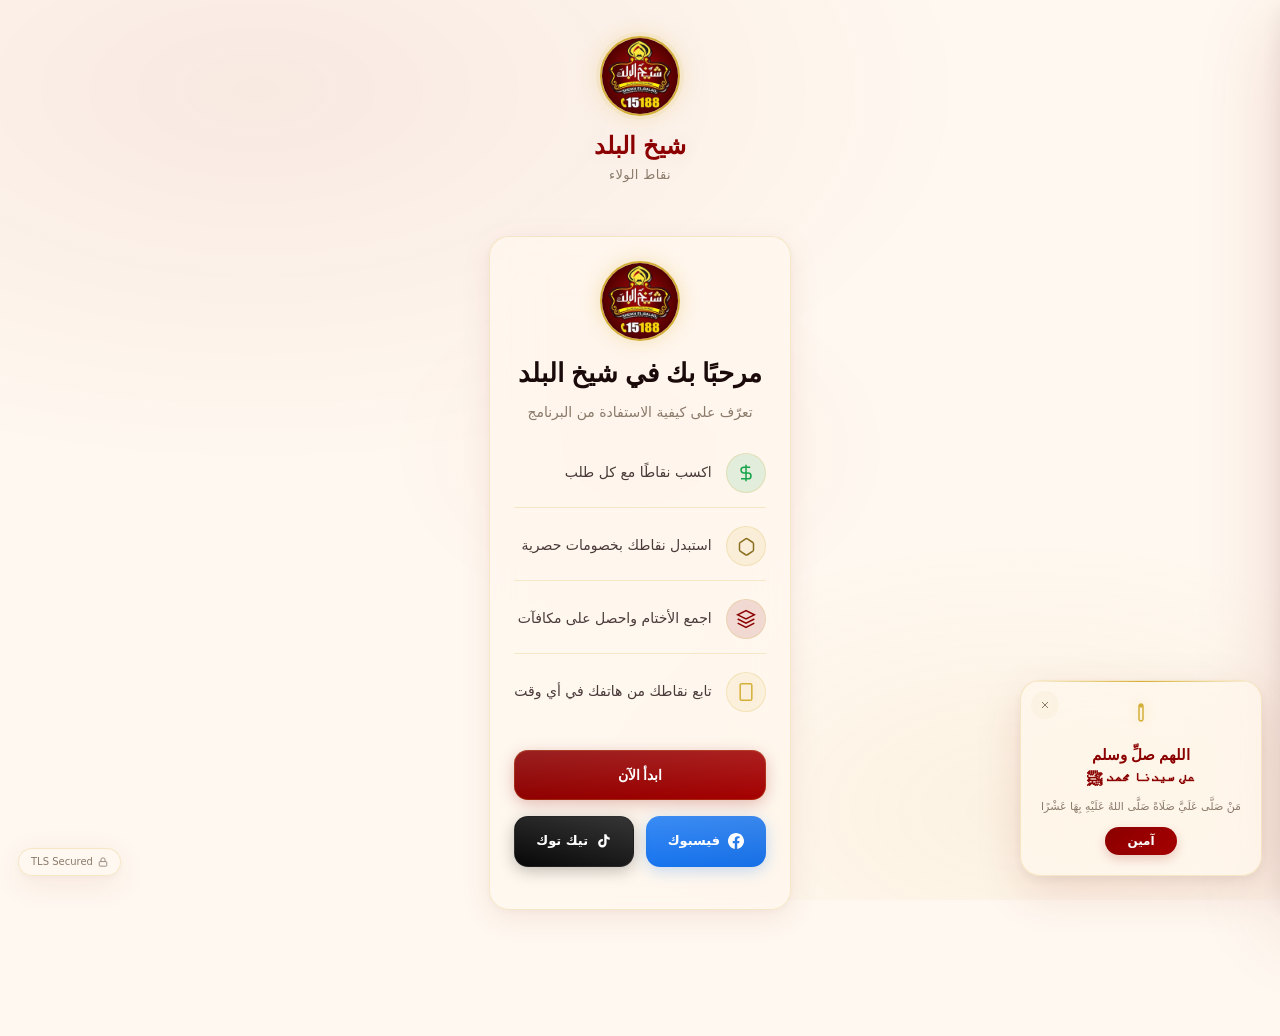
==== commit 5d047257: "Add files via upload" ====
--- a/index.html
+++ b/index.html
@@ -424,5 +424,16 @@
 
 <script src="config.js"></script>
 <script src="app.js"></script>
+<script>
+  // تسجيل الـ Service Worker — من غير السطر ده كل كود sw.js كان مكتوب وموجود
+  // بس مش شغال خالص، وده اللي كان مانع تثبيت الأبليكيشن (Install/Add to Home Screen)
+  // من الشغل صح على الموبايل.
+  if ('serviceWorker' in navigator) {
+    window.addEventListener('load', () => {
+      navigator.serviceWorker.register('./sw.js', { scope: './' })
+        .catch(err => console.warn('SW registration failed:', err));
+    });
+  }
+</script>
 </body>
 </html>
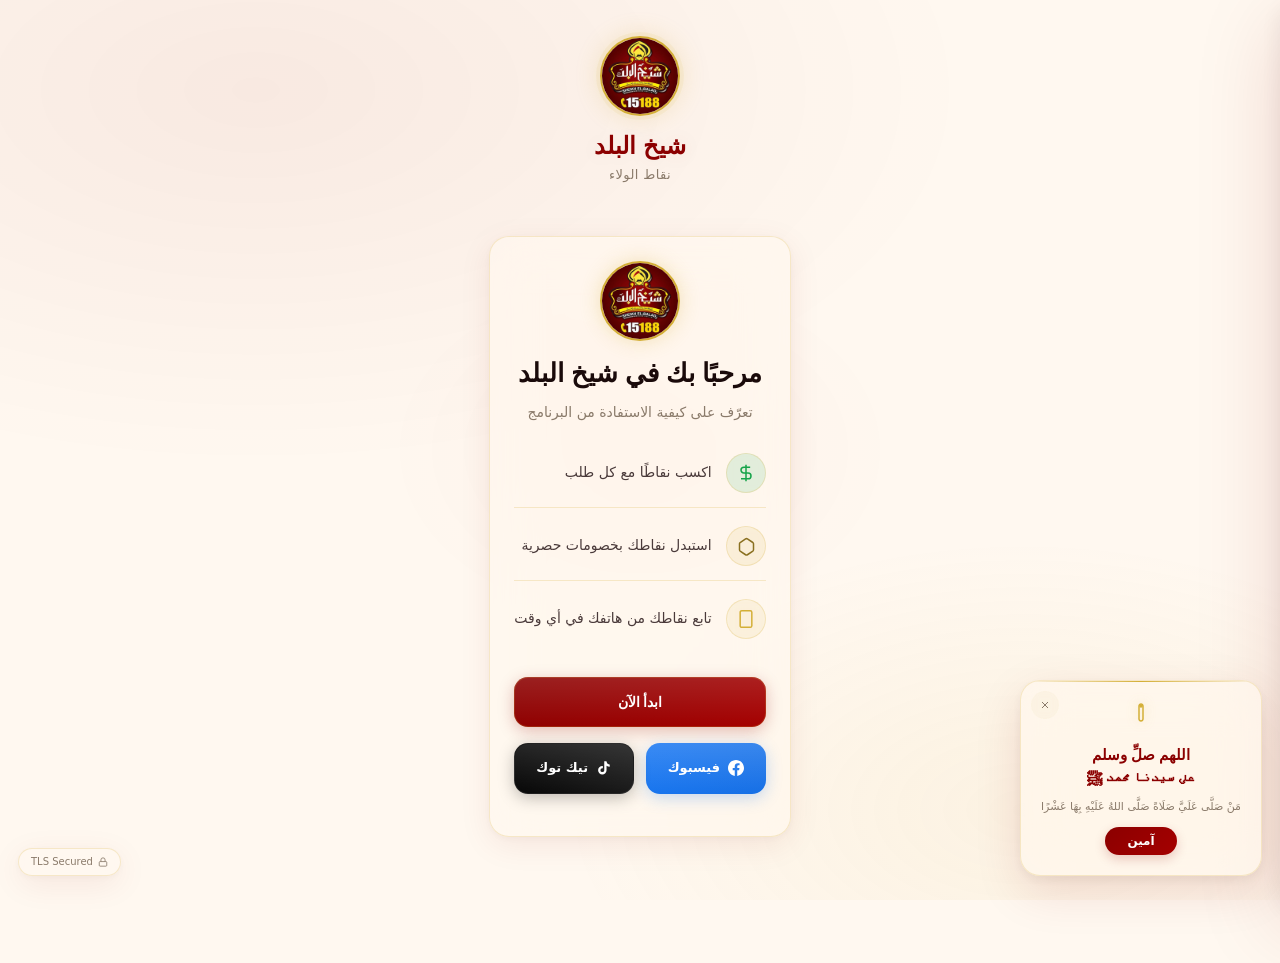
==== commit 6942ad7a: "Add files via upload" ====
--- a/index.html
+++ b/index.html
@@ -90,7 +90,7 @@
           </div>
           <span class="info-text">استبدل نقاطك بخصومات حصرية</span>
         </div>
-        <div class="info-row">
+        <div class="info-row" id="legacyStampInfoRow">
           <div class="info-icon" style="background:var(--brand-soft);color:var(--burgundy);">
             <svg viewBox="0 0 24 24" fill="none" stroke="currentColor" stroke-width="1.8"><path d="M12 2L2 7l10 5 10-5-10-5z"/><path d="M2 17l10 5 10-5"/><path d="M2 12l10 5 10-5"/></svg>
           </div>
@@ -193,7 +193,7 @@
               <div class="hero-stat-label">التقدم</div>
               <div class="hero-stat-value" id="statProgress">0%</div>
             </div>
-            <div class="hero-stat">
+            <div class="hero-stat" id="legacyStampHeroStat">
               <div class="hero-stat-label">الأختام</div>
               <div class="hero-stat-value" id="statStamps">0/10</div>
             </div>
@@ -223,8 +223,8 @@
         <!-- CARDS MINI -->
         <div id="homeMiniCards" style="margin-bottom:8px;"></div>
 
-        <!-- STAMP CARD -->
-        <div class="card">
+        <!-- STAMP CARD (LEGACY) -->
+        <div class="card" id="legacyStampCardSection">
           <div class="card-header-bar"></div>
           <div class="card-title">
             <svg width="18" height="18" viewBox="0 0 24 24" fill="none" stroke="currentColor" stroke-width="1.8" style="margin-left:4px;"><path d="M12 2L2 7l10 5 10-5-10-5z"/><path d="M2 17l10 5 10-5"/><path d="M2 12l10 5 10-5"/></svg>
@@ -251,13 +251,13 @@
           <div class="card-title">كيف يعمل النظام؟</div>
           <div class="how-row">
             <svg viewBox="0 0 24 24" fill="none" stroke="currentColor" stroke-width="1.8"><rect x="1" y="4" width="22" height="16" rx="2" ry="2"/><path d="M1 10h22"/></svg>
-            <span>ادفع فاتورتك في أي فرع من فروع شيخ البلد</span>
+            <span id="checkoutBranchText">ادفع فاتورتك في أي فرع من فروع شيخ البلد</span>
           </div>
           <div class="how-row">
             <svg viewBox="0 0 24 24" fill="none" stroke="currentColor" stroke-width="1.8"><polygon points="12 2 15.09 8.26 22 9.27 17 14.14 18.18 21.02 12 17.77 5.82 21.02 7 14.14 2 9.27 8.91 8.26 12 2"/></svg>
             <span>يضيف الكاشير نقاطًا على كل مشترياتك (10% من قيمة الفاتورة)</span>
           </div>
-          <div class="how-row">
+          <div class="how-row" id="legacyStampHowRow">
             <svg viewBox="0 0 24 24" fill="none" stroke="currentColor" stroke-width="1.8"><path d="M12 2L2 7l10 5 10-5-10-5z"/><path d="M2 17l10 5 10-5"/><path d="M2 12l10 5 10-5"/></svg>
             <span>اجمع 10 أختام على بطاقة الأختام واحصل على مكافأة</span>
           </div>
--- a/style.css
+++ b/style.css
@@ -2703,118 +2703,153 @@
   animation: particle-rise linear infinite;
 }
 
-/* ─── Multi Card System ─────────────────── */
+/* ─── Multi Card System — تصميم Wallet احترافي (Apple Pay style) ─────────────────── */
 .multi-card {
-  background: var(--glass-bg);
-  backdrop-filter: blur(16px);
-  -webkit-backdrop-filter: blur(16px);
-  border: 1px solid var(--glass-border);
-  border-radius: 20px;
-  padding: 22px;
-  margin-bottom: 14px;
-  box-shadow: var(--shadow-glass);
-  transition: all 0.3s ease;
-  position: relative;
+  position: relative;
+  border-radius: 22px;
+  padding: 26px 22px 22px;
+  margin-bottom: 16px;
+  background: linear-gradient(135deg, var(--dark) 0%, var(--brand-dark) 55%, var(--burgundy) 100%);
+  color: #fff;
+  box-shadow: 0 14px 34px rgba(0, 0, 0, 0.3), 0 3px 10px rgba(0, 0, 0, 0.18);
   overflow: hidden;
+  isolation: isolate;
+  transition: transform 0.25s ease, box-shadow 0.25s ease;
 }
 
 .multi-card:hover {
-  transform: translateY(-2px);
-  box-shadow: var(--shadow-glass-elevated);
-  border-color: rgba(212, 175, 55, 0.3);
+  transform: translateY(-3px);
+  box-shadow: 0 20px 44px rgba(0, 0, 0, 0.34), 0 4px 14px rgba(0, 0, 0, 0.2);
+}
+
+.multi-card::before {
+  content: '';
+  position: absolute;
+  inset: 0;
+  background: linear-gradient(120deg, rgba(255, 255, 255, 0.12) 0%, rgba(255, 255, 255, 0) 40%);
+  pointer-events: none;
+}
+
+.multi-card::after {
+  content: '';
+  position: absolute;
+  width: 220px;
+  height: 220px;
+  border-radius: 50%;
+  right: -70px;
+  bottom: -80px;
+  background: radial-gradient(circle, var(--accent-glow) 0%, transparent 72%);
+  opacity: 0.4;
+  pointer-events: none;
 }
 
 .multi-card-header {
-  margin-bottom: 14px;
+  position: relative;
+  z-index: 1;
+  margin-bottom: 20px;
 }
 
 .multi-card-name {
   font-family: 'Cairo', sans-serif;
+  font-weight: 800;
+  font-size: 16px;
+  letter-spacing: 0.2px;
+  color: #fff;
+  margin-bottom: 4px;
+}
+
+.multi-card-reward {
+  font-size: 12px;
+  color: var(--gold-soft);
+  font-weight: 600;
+  opacity: 0.9;
+}
+
+.multi-stamps-track {
+  position: relative;
+  z-index: 1;
+  display: flex;
+  flex-wrap: wrap;
+  gap: 7px;
+  margin-bottom: 16px;
+}
+
+.multi-stamp-dot {
+  width: 11px;
+  height: 11px;
+  border-radius: 50%;
+  background: rgba(255, 255, 255, 0.14);
+  border: 1px solid rgba(255, 255, 255, 0.22);
+  transition: all 0.3s ease;
+}
+
+.multi-stamp-dot.filled {
+  background: var(--gold);
+  border-color: var(--gold);
+  box-shadow: 0 0 10px rgba(212, 175, 55, 0.6);
+  animation: stampPop 0.35s ease;
+}
+
+.multi-card-count {
+  position: relative;
+  z-index: 1;
+  font-size: 12.5px;
+  color: rgba(255, 255, 255, 0.62);
+  margin-bottom: 14px;
+}
+
+.multi-card-count strong {
+  color: #fff;
+  font-weight: 800;
+  font-family: 'Cairo', sans-serif;
+}
+
+.btn-card-reward {
+  position: relative;
+  z-index: 1;
+  width: 100%;
+  padding: 13px;
+  border-radius: 14px;
+  border: 1px solid rgba(212, 175, 55, 0.55);
+  background: rgba(212, 175, 55, 0.14);
+  color: var(--gold-soft);
+  font-family: 'IBM Plex Sans Arabic', sans-serif;
+  font-size: 13.5px;
   font-weight: 700;
-  font-size: 16px;
-  color: var(--ink);
-  margin-bottom: 4px;
-}
-
-.multi-card-reward {
-  font-size: 13px;
-  color: var(--gold);
-  font-weight: 600;
-}
-
-.multi-stamps-grid {
-  display: grid;
-  grid-template-columns: repeat(5, 1fr);
-  gap: 8px;
-  margin-bottom: 14px;
-}
-
-.multi-stamp {
-  aspect-ratio: 1;
-  border-radius: 10px;
-  border: 1.5px dashed var(--glass-border);
-  display: flex;
-  align-items: center;
-  justify-content: center;
-  background: rgba(255, 248, 240, 0.4);
-  color: var(--muted);
-  font-size: 16px;
-  transition: all 0.3s ease;
-  backdrop-filter: blur(4px);
-}
-
-.multi-stamp.filled {
-  border: 1.5px solid var(--gold);
-  background: linear-gradient(135deg, rgba(212, 175, 55, 0.15), rgba(139, 0, 0, 0.08));
-  color: var(--gold);
-  box-shadow: 0 0 12px rgba(212, 175, 55, 0.15);
-  animation: stampPop 0.35s ease;
-}
-
-.multi-card-count {
-  text-align: center;
-  font-size: 13px;
-  color: var(--muted);
-  margin-bottom: 12px;
-}
-
-.btn-card-reward {
-  width: 100%;
-  padding: 14px;
-  border-radius: 14px;
-  border: none;
-  background: linear-gradient(135deg, var(--burgundy), var(--burgundy-light));
-  color: #fff;
-  font-family: 'IBM Plex Sans Arabic', sans-serif;
-  font-size: 14px;
-  font-weight: 600;
   cursor: pointer;
-  transition: all 0.3s ease;
-  box-shadow: 0 4px 16px rgba(139, 0, 0, 0.2);
-}
-
-.btn-card-reward:hover:not(:disabled) {
-  transform: translateY(-2px);
-  box-shadow: 0 6px 24px rgba(139, 0, 0, 0.3);
+  transition: all 0.25s ease;
+}
+
+.btn-card-reward:not(:disabled) {
+  background: var(--gold);
+  color: var(--dark);
+  border-color: var(--gold);
+  box-shadow: 0 6px 18px rgba(212, 175, 55, 0.25);
+}
+
+.btn-card-reward:not(:disabled):hover {
+  transform: translateY(-1px);
+  box-shadow: 0 8px 22px rgba(212, 175, 55, 0.35);
 }
 
 .btn-card-reward:disabled {
-  opacity: 0.45;
+  opacity: 0.55;
   cursor: not-allowed;
-  background: var(--line-soft);
-  color: var(--muted);
-  box-shadow: none;
+  background: rgba(255, 255, 255, 0.06);
+  color: rgba(255, 255, 255, 0.55);
+  border-color: rgba(255, 255, 255, 0.16);
 }
 
 .card-pending-msg {
+  position: relative;
+  z-index: 1;
   text-align: center;
   padding: 12px;
-  background: var(--warning-soft);
-  border: 1px solid rgba(217, 119, 6, 0.2);
+  background: rgba(255, 255, 255, 0.08);
+  border: 1px solid rgba(212, 175, 55, 0.3);
   border-radius: 12px;
-  font-size: 13px;
-  color: var(--warning);
-  backdrop-filter: blur(4px);
+  font-size: 12.5px;
+  color: var(--gold-soft);
 }
 
 .card-mini {
